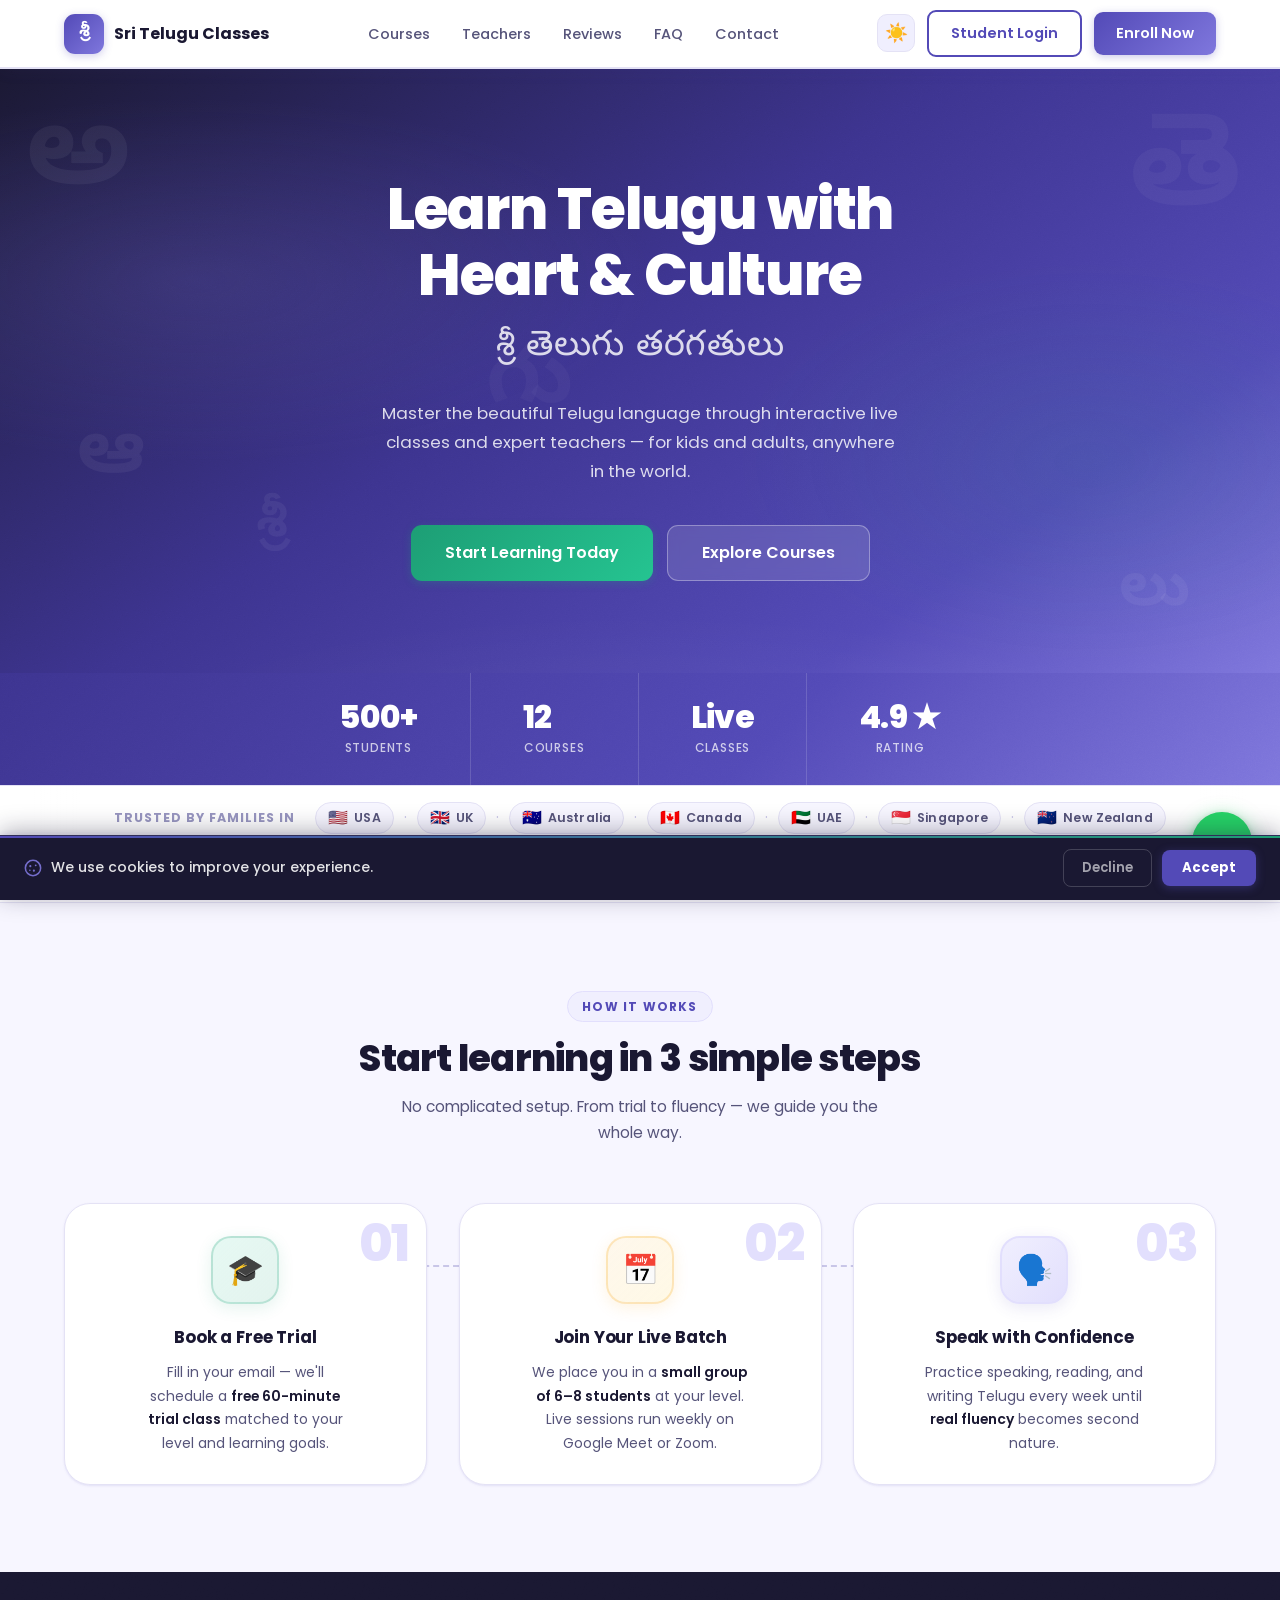
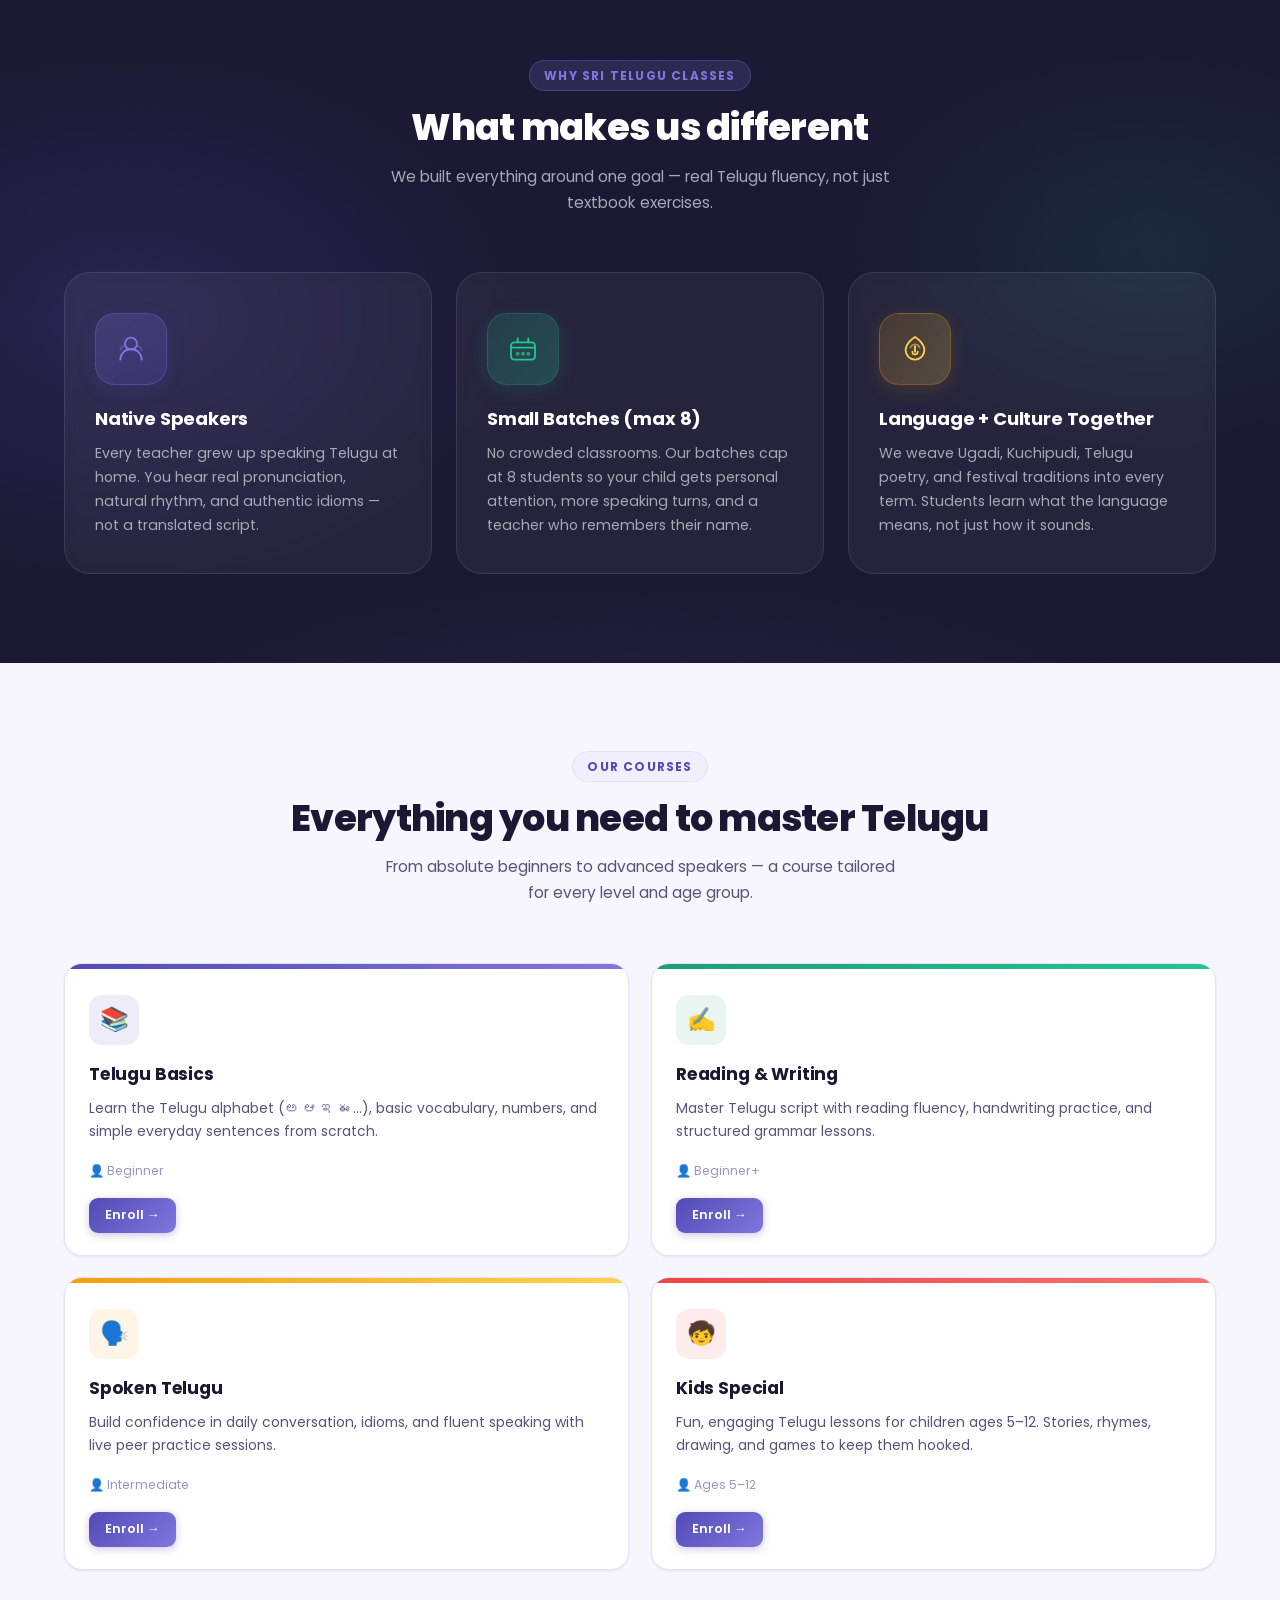
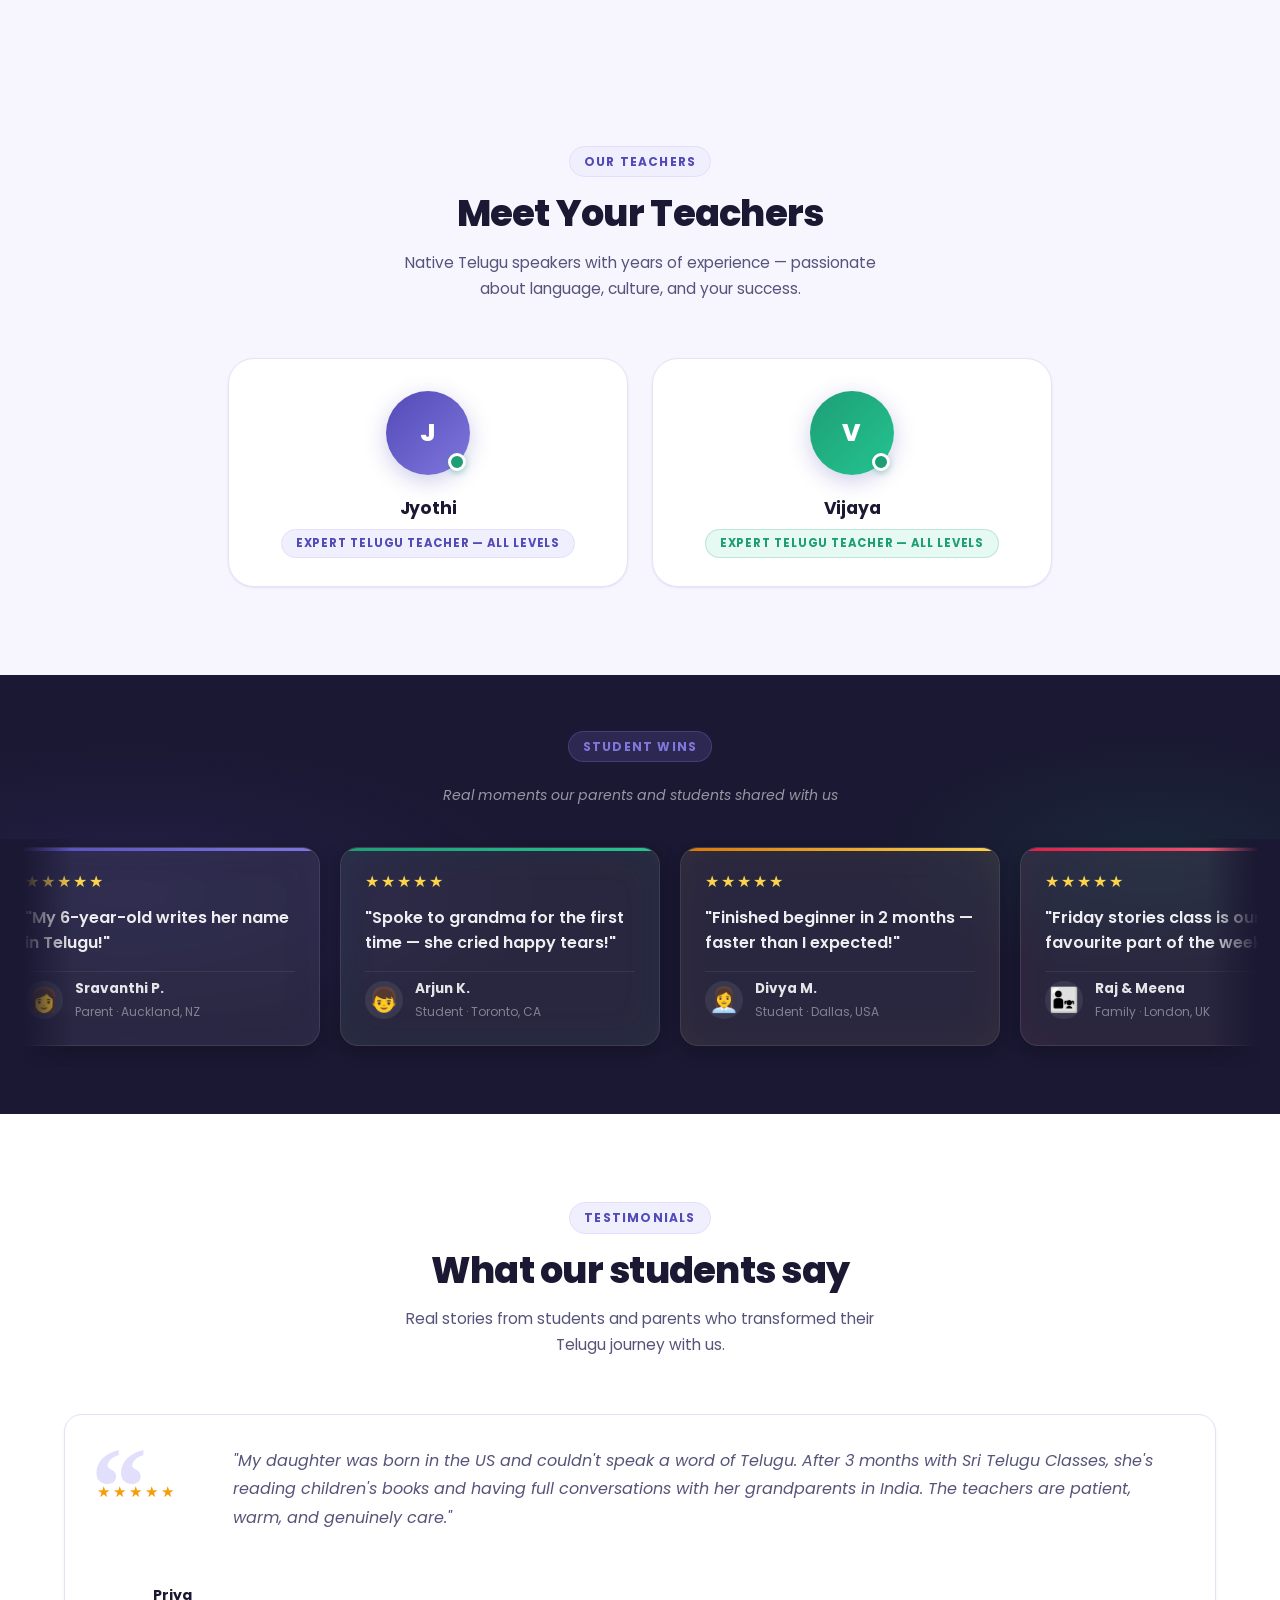
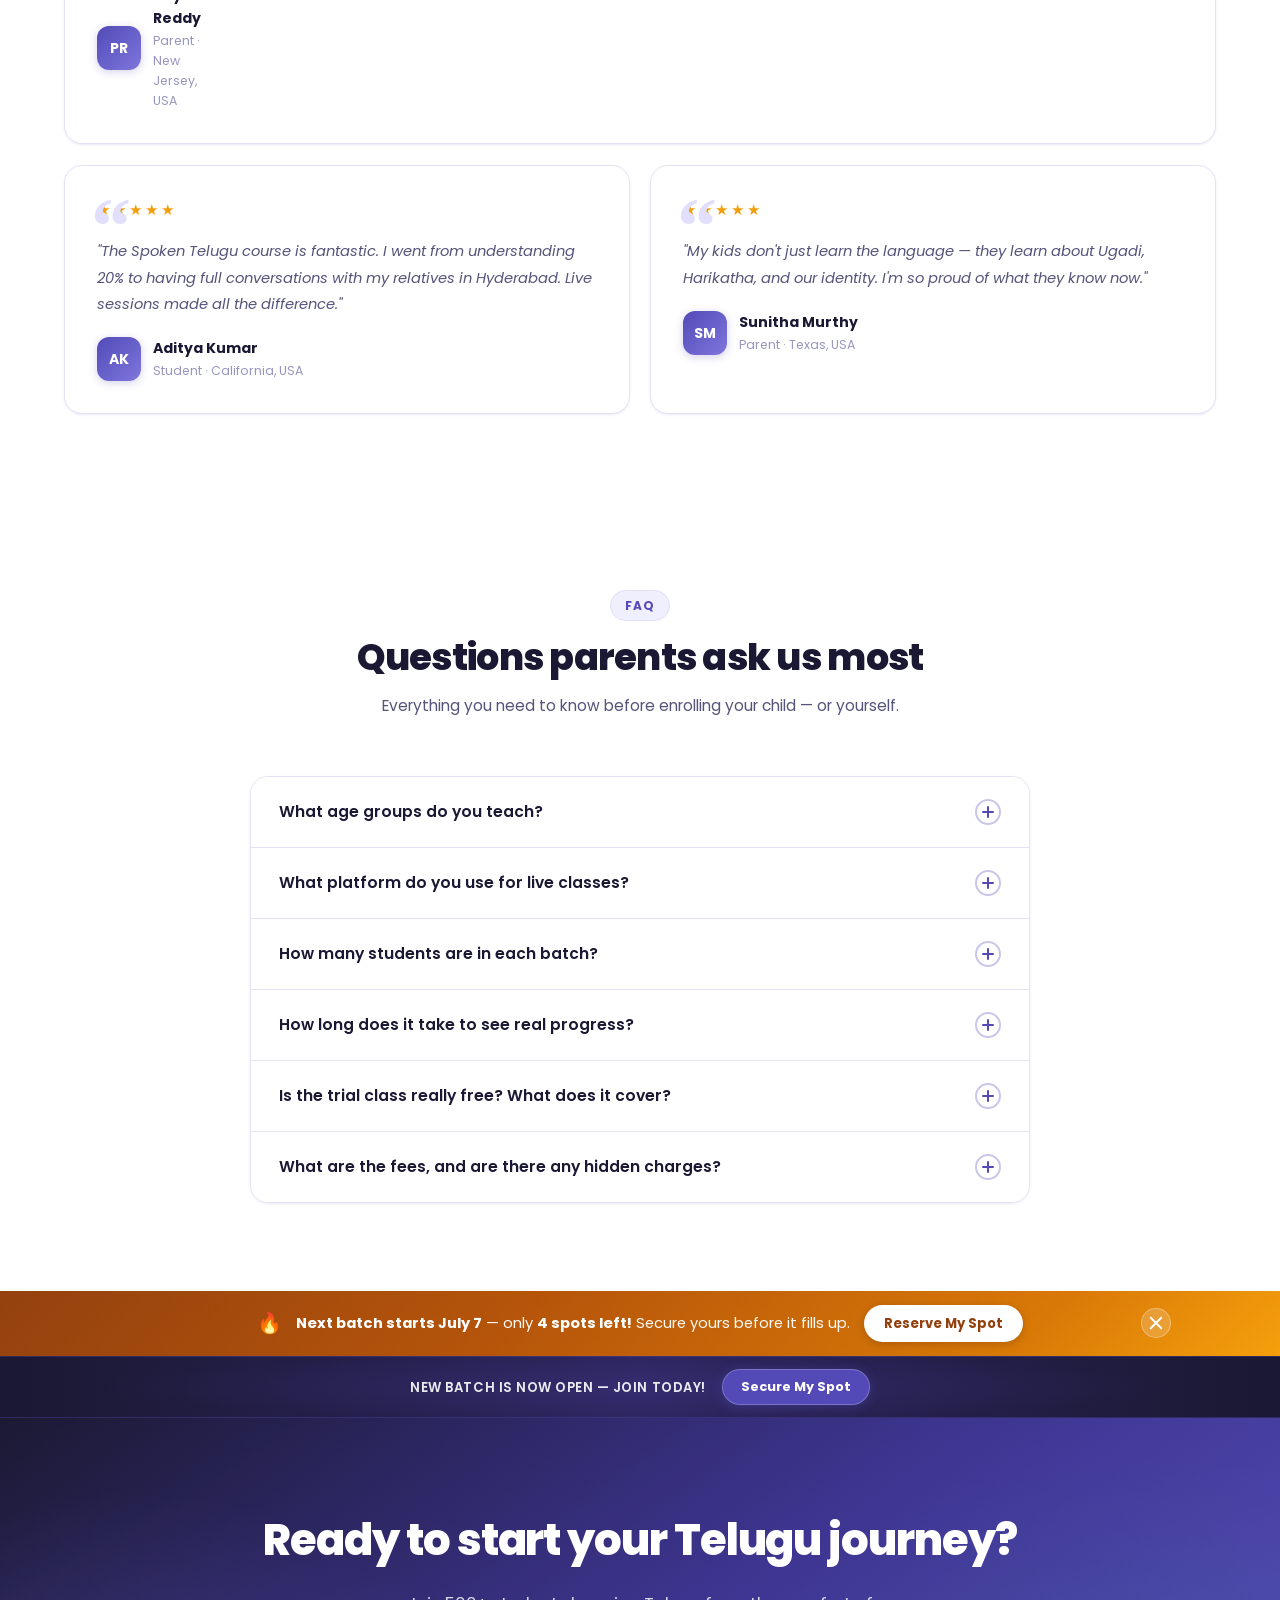
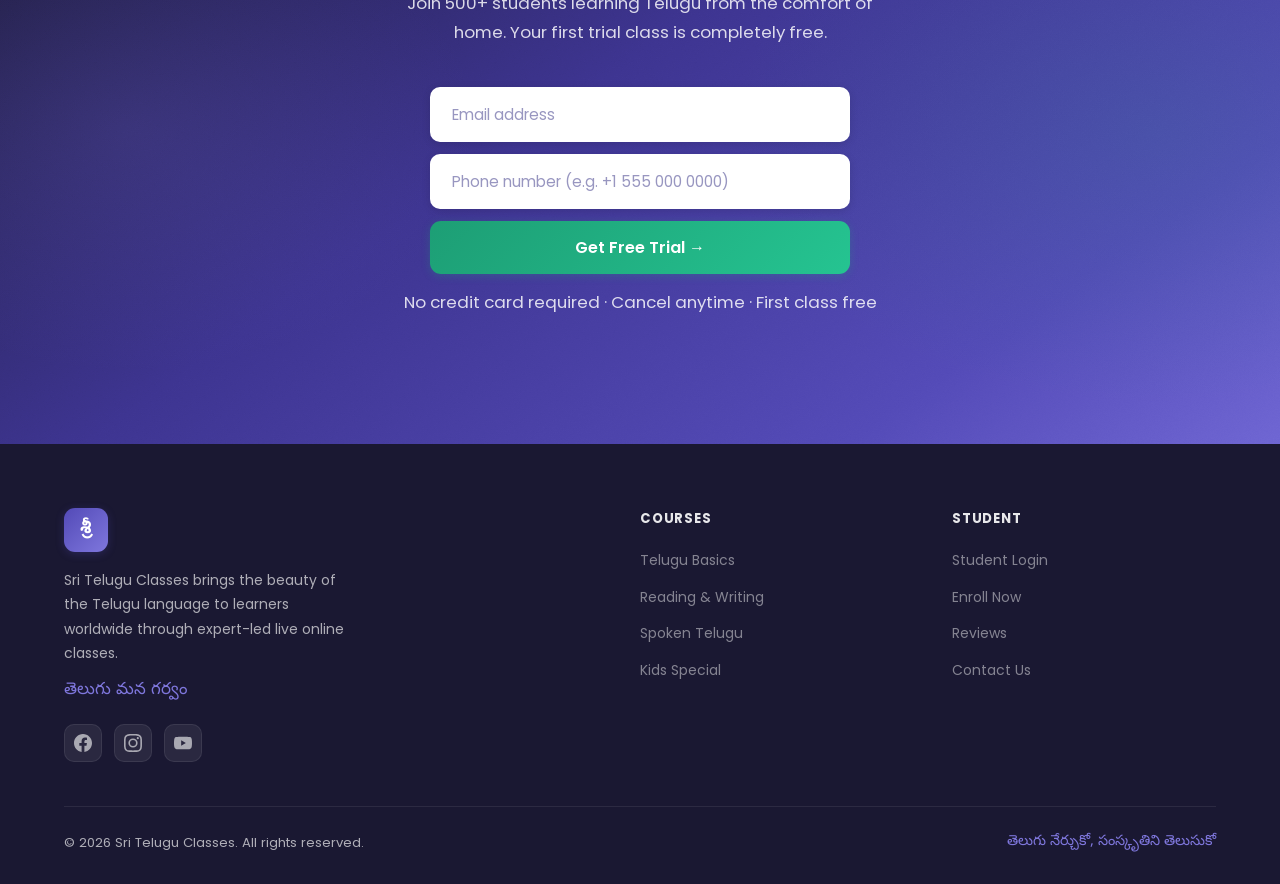
==== index.html @ af7a281a "Remove pricing section and the missed-class FAQ item Co-Authored-By: Claude Fable 5 <noreply@anthrop" ====
<!DOCTYPE html>
<html lang="en">
<head>
  <meta charset="UTF-8">
  <meta name="viewport" content="width=device-width, initial-scale=1.0">
  <title>Sri Telugu Classes — Learn Telugu Online | Live Classes for Kids &amp; Adults</title>

  <!-- ── Primary SEO ── -->
  <meta name="description" content="Sri Telugu Classes — online Telugu language school for kids and adults worldwide. Live small-group classes, native-speaker teachers, cultural immersion. Free trial class available. Serving USA, UK, Australia, Canada, UAE &amp; more.">
  <meta name="keywords" content="learn Telugu online, Telugu classes for kids, Telugu language school, online Telugu lessons, Telugu for beginners, Telugu reading writing, Sri Telugu Classes">
  <meta name="author" content="Sri Telugu Classes">
  <meta name="robots" content="index, follow">

  <!-- ── Canonical ── -->
  <link rel="canonical" href="https://sriteluguonlineclasses.github.io/sri-telugu-classes/">

  <!-- ── Open Graph ── -->
  <meta property="og:type"        content="website">
  <meta property="og:url"         content="https://sriteluguonlineclasses.github.io/sri-telugu-classes/">
  <meta property="og:title"       content="Sri Telugu Classes — Learn Telugu Online">
  <meta property="og:description" content="Live Telugu classes for kids and adults worldwide. Native-speaker teachers, small batches of max 8, cultural immersion. Start with a free trial class today.">
  <meta property="og:image"       content="https://sriteluguonlineclasses.github.io/sri-telugu-classes/og-image.png">
  <meta property="og:image:width"  content="1200">
  <meta property="og:image:height" content="630">
  <meta property="og:image:alt"   content="Sri Telugu Classes — Learn Telugu Online with native-speaker teachers">
  <meta property="og:site_name"   content="Sri Telugu Classes">
  <meta property="og:locale"      content="en_US">

  <!-- ── Twitter / X Card ── -->
  <meta name="twitter:card"        content="summary_large_image">
  <meta name="twitter:title"       content="Sri Telugu Classes — Learn Telugu Online">
  <meta name="twitter:description" content="Live Telugu classes for kids and adults worldwide. Native-speaker teachers, small batches, cultural immersion. Free trial class available.">
  <meta name="twitter:image"       content="https://sriteluguonlineclasses.github.io/sri-telugu-classes/og-image.png">
  <meta name="twitter:image:alt"   content="Sri Telugu Classes — Learn Telugu Online with native-speaker teachers">

  <!-- ── JSON-LD Structured Data — EducationalOrganization ── -->
  <script type="application/ld+json">
  {
    "@context": "https://schema.org",
    "@type": "EducationalOrganization",
    "@id": "https://sriteluguonlineclasses.github.io/sri-telugu-classes/#organization",
    "name": "Sri Telugu Classes",
    "alternateName": "శ్రీ తెలుగు తరగతులు",
    "url": "https://sriteluguonlineclasses.github.io/sri-telugu-classes/",
    "logo": "https://sriteluguonlineclasses.github.io/sri-telugu-classes/og-image.png",
    "description": "Online Telugu language school offering live small-group classes for kids and adults worldwide. Native-speaker teachers, cultural immersion, and structured curriculum from beginner to advanced.",
    "email": "sriteluguonlineclasses@gmail.com",
    "sameAs": [
      "https://www.facebook.com/sriteluguclasses",
      "https://www.instagram.com/sriteluguclasses",
      "https://www.youtube.com/@sriteluguclasses"
    ],
    "foundingDate": "2020",
    "numberOfEmployees": {
      "@type": "QuantitativeValue",
      "value": "5"
    },
    "areaServed": [
      "United States", "United Kingdom", "Australia", "Canada",
      "United Arab Emirates", "Singapore", "New Zealand", "India"
    ],
    "knowsLanguage": ["te", "en"],
    "hasOfferCatalog": {
      "@type": "OfferCatalog",
      "name": "Telugu Language Courses",
      "itemListElement": [
        {
          "@type": "Offer",
          "itemOffered": {
            "@type": "Course",
            "name": "Telugu Basics",
            "description": "Learn the Telugu alphabet, basic vocabulary, numbers, and simple sentences from scratch.",
            "educationalLevel": "Beginner",
            "inLanguage": "te"
          }
        },
        {
          "@type": "Offer",
          "itemOffered": {
            "@type": "Course",
            "name": "Reading & Writing",
            "description": "Master Telugu script with reading fluency, handwriting practice, and structured grammar.",
            "educationalLevel": "Beginner+",
            "inLanguage": "te"
          }
        },
        {
          "@type": "Offer",
          "itemOffered": {
            "@type": "Course",
            "name": "Conversational Telugu",
            "description": "Speak Telugu naturally using everyday phrases, short dialogues, and role-play scenarios.",
            "educationalLevel": "Intermediate",
            "inLanguage": "te"
          }
        },
        {
          "@type": "Offer",
          "itemOffered": {
            "@type": "Course",
            "name": "Kids Telugu (Ages 5–12)",
            "description": "Fun, play-based Telugu lessons designed for young learners with stories, songs, and games.",
            "educationalLevel": "Beginner",
            "inLanguage": "te",
            "audience": { "@type": "EducationalAudience", "educationalRole": "student", "audienceType": "children" }
          }
        }
      ]
    },
    "aggregateRating": {
      "@type": "AggregateRating",
      "ratingValue": "4.9",
      "reviewCount": "500",
      "bestRating": "5",
      "worstRating": "1"
    }
  }
  </script>

  <!-- ── Dark Mode: apply theme before render to prevent flash ── -->
  <script>
    (function(){
      try {
        var t = localStorage.getItem('stc-theme');
        if (t === 'dark') document.documentElement.setAttribute('data-theme','dark');
      } catch(e){}
    })();
  </script>

  <link rel="icon" type="image/svg+xml" href="favicon.svg">
  <link rel="icon" type="image/png" sizes="32x32" href="favicon-32.png">
  <link rel="apple-touch-icon" href="apple-touch-icon.png">

  <link rel="preconnect" href="https://fonts.googleapis.com">
  <link rel="preconnect" href="https://fonts.gstatic.com" crossorigin>
  <link href="https://fonts.googleapis.com/css2?family=Poppins:wght@300;400;500;600;700;800&family=Noto+Sans+Telugu:wght@400;600;700&display=swap" rel="stylesheet">
  <link rel="stylesheet" href="styles.css">
</head>
<body>

<a href="#main" class="skip-link">Skip to content</a>

<!-- ════════ SCROLL PROGRESS BAR ════════ -->
<div id="scrollProgressBar" class="scroll-progress-bar" role="progressbar" aria-hidden="true" aria-valuemin="0" aria-valuemax="100" aria-valuenow="0"></div>

<!-- ════════ NAVBAR ════════ -->
<nav class="navbar" id="navbar" role="navigation" aria-label="Main navigation">
  <a href="index.html" class="logo">
    <div class="logo-icon telugu">శ్రీ</div>
    <div>Sri Telugu Classes</div>
  </a>

  <ul class="nav-links" id="navLinks">
    <li><a href="#courses">Courses</a></li>
    <li><a href="#teachers">Teachers</a></li>
    <li><a href="#testimonials">Reviews</a></li>
    <li><a href="#faq">FAQ</a></li>
    <li><a href="#enroll">Contact</a></li>
  </ul>

  <div class="nav-actions">
    <button class="dark-toggle" id="darkToggle" aria-label="Toggle dark mode" title="Toggle dark mode">
      <span class="icon-sun" aria-hidden="true">☀️</span>
      <span class="icon-moon" aria-hidden="true">🌙</span>
    </button>
    <a href="login.html" class="btn btn-outline">Student Login</a>
    <a href="#enroll" class="btn btn-primary">Enroll Now</a>
    <button class="hamburger" id="hamburger" aria-label="Open menu" aria-expanded="false">
      <span></span><span></span><span></span>
    </button>
  </div>
</nav>

<!-- ════════ HERO ════════ -->
<section class="hero" id="main">

  <!-- Floating Telugu background characters -->
  <div class="hero-bg-chars" aria-hidden="true">
    <span class="hero-char telugu">అ</span>
    <span class="hero-char telugu">ఆ</span>
    <span class="hero-char telugu">తె</span>
    <span class="hero-char telugu">లు</span>
    <span class="hero-char telugu">గు</span>
    <span class="hero-char telugu">శ్రీ</span>
  </div>

  <div class="hero-content">
    <h1>Learn <span class="hero-bilingual" aria-label="Telugu"><span class="hero-bilingual-en" aria-hidden="true">Telugu</span><span class="hero-bilingual-te telugu" aria-hidden="true">తెలుగు</span></span> with<br>Heart &amp; Culture</h1>
    <span class="hero-telugu telugu">శ్రీ తెలుగు తరగతులు</span>
    <p>Master the beautiful Telugu language through interactive live classes and expert teachers — for kids and adults, anywhere in the world.</p>
    <div class="hero-actions">
      <a href="#enroll" class="btn btn-accent btn-lg">Start Learning Today</a>
      <a href="#courses" class="btn btn-ghost btn-lg">Explore Courses</a>
    </div>
  </div>
</section>

<!-- ════════ STATS BAR ════════ -->
<div class="stats-bar" role="region" aria-label="Key stats">
  <div class="stat-item">
    <span class="stat-number" data-countup="500" data-suffix="+">500+</span>
    <span class="stat-label">Students</span>
  </div>
  <div class="stat-item">
    <span class="stat-number" data-countup="12" data-suffix="">12</span>
    <span class="stat-label">Courses</span>
  </div>
  <div class="stat-item">
    <span class="stat-number">Live</span>
    <span class="stat-label">Classes</span>
  </div>
  <div class="stat-item">
    <span class="stat-number" data-countup="4.9" data-suffix=" ★" data-decimals="1">4.9 ★</span>
    <span class="stat-label">Rating</span>
  </div>
</div>

<!-- ════════ COUNTRIES STRIP ════════ -->
<div class="countries-strip" aria-label="Countries we serve">
  <div class="countries-strip-inner">
    <span class="countries-label">Trusted by families in</span>
    <div class="countries-list" aria-hidden="true">
      <span class="country-item"><span class="country-flag">🇺🇸</span><span class="country-name">USA</span></span>
      <span class="country-divider" aria-hidden="true">·</span>
      <span class="country-item"><span class="country-flag">🇬🇧</span><span class="country-name">UK</span></span>
      <span class="country-divider" aria-hidden="true">·</span>
      <span class="country-item"><span class="country-flag">🇦🇺</span><span class="country-name">Australia</span></span>
      <span class="country-divider" aria-hidden="true">·</span>
      <span class="country-item"><span class="country-flag">🇨🇦</span><span class="country-name">Canada</span></span>
      <span class="country-divider" aria-hidden="true">·</span>
      <span class="country-item"><span class="country-flag">🇦🇪</span><span class="country-name">UAE</span></span>
      <span class="country-divider" aria-hidden="true">·</span>
      <span class="country-item"><span class="country-flag">🇸🇬</span><span class="country-name">Singapore</span></span>
      <span class="country-divider" aria-hidden="true">·</span>
      <span class="country-item"><span class="country-flag">🇳🇿</span><span class="country-name">New Zealand</span></span>
    </div>
    <span class="countries-badge">500+ students worldwide</span>
  </div>
</div>

<!-- ════════ HOW IT WORKS ════════ -->
<section class="how-it-works" aria-labelledby="hiw-title">
  <div class="hiw-inner">
    <div class="section-header">
      <div class="section-tag">How It Works</div>
      <h2 class="section-title" id="hiw-title">Start learning in 3 simple steps</h2>
      <p class="section-subtitle">No complicated setup. From trial to fluency — we guide you the whole way.</p>
    </div>

    <div class="hiw-steps">

      <!-- connecting dashed line (decorative, hidden on mobile) -->
      <div class="hiw-connector" aria-hidden="true"></div>

      <div class="hiw-step reveal" data-reveal-delay="1">
        <div class="hiw-step-number" aria-hidden="true">01</div>
        <div class="hiw-step-icon">🎓</div>
        <h3 class="hiw-step-title">Book a Free Trial</h3>
        <p class="hiw-step-desc">Fill in your email — we'll schedule a <strong>free 60-minute trial class</strong> matched to your level and learning goals.</p>
      </div>

      <div class="hiw-step reveal" data-reveal-delay="2">
        <div class="hiw-step-number" aria-hidden="true">02</div>
        <div class="hiw-step-icon">📅</div>
        <h3 class="hiw-step-title">Join Your Live Batch</h3>
        <p class="hiw-step-desc">We place you in a <strong>small group of 6–8 students</strong> at your level. Live sessions run weekly on Google Meet or Zoom.</p>
      </div>

      <div class="hiw-step reveal" data-reveal-delay="3">
        <div class="hiw-step-number" aria-hidden="true">03</div>
        <div class="hiw-step-icon">🗣️</div>
        <h3 class="hiw-step-title">Speak with Confidence</h3>
        <p class="hiw-step-desc">Practice speaking, reading, and writing Telugu every week until <strong>real fluency</strong> becomes second nature.</p>
      </div>

    </div>
  </div>
</section>

<!-- ════════ WHY CHOOSE US ════════ -->
<section class="section why-section" id="why" aria-labelledby="why-title">
  <div class="why-inner">
    <div class="section-header">
      <div class="section-tag">Why Sri Telugu Classes</div>
      <h2 class="section-title" id="why-title">What makes us different</h2>
      <p class="section-subtitle">We built everything around one goal — real Telugu fluency, not just textbook exercises.</p>
    </div>

    <div class="why-grid">

      <div class="why-card reveal" data-reveal-delay="1">
        <div class="why-card-icon">
          <svg viewBox="0 0 48 48" fill="none" xmlns="http://www.w3.org/2000/svg" aria-hidden="true" width="32" height="32">
            <circle cx="24" cy="16" r="9" stroke="currentColor" stroke-width="2.8" stroke-linecap="round"/>
            <path d="M8 40c0-8.837 7.163-16 16-16s16 7.163 16 16" stroke="currentColor" stroke-width="2.8" stroke-linecap="round"/>
            <path d="M34 20c3.314 0 6 2.686 6 6" stroke="currentColor" stroke-width="2.5" stroke-linecap="round" opacity=".5"/>
            <path d="M14 20c-3.314 0-6 2.686-6 6" stroke="currentColor" stroke-width="2.5" stroke-linecap="round" opacity=".5"/>
          </svg>
        </div>
        <div class="why-card-body">
          <h3 class="why-card-title">Native Speakers</h3>
          <p class="why-card-desc">Every teacher grew up speaking Telugu at home. You hear real pronunciation, natural rhythm, and authentic idioms — not a translated script.</p>
        </div>
        <div class="why-card-accent" aria-hidden="true"></div>
      </div>

      <div class="why-card reveal" data-reveal-delay="2">
        <div class="why-card-icon why-card-icon--accent">
          <svg viewBox="0 0 48 48" fill="none" xmlns="http://www.w3.org/2000/svg" aria-hidden="true" width="32" height="32">
            <rect x="6" y="14" width="36" height="26" rx="5" stroke="currentColor" stroke-width="2.8"/>
            <path d="M6 22h36" stroke="currentColor" stroke-width="2.5" stroke-linecap="round"/>
            <circle cx="16" cy="31" r="3" fill="currentColor" opacity=".7"/>
            <circle cx="24" cy="31" r="3" fill="currentColor" opacity=".7"/>
            <circle cx="32" cy="31" r="3" fill="currentColor" opacity=".7"/>
            <path d="M16 8v6M32 8v6" stroke="currentColor" stroke-width="2.8" stroke-linecap="round"/>
          </svg>
        </div>
        <div class="why-card-body">
          <h3 class="why-card-title">Small Batches (max 8)</h3>
          <p class="why-card-desc">No crowded classrooms. Our batches cap at 8 students so your child gets personal attention, more speaking turns, and a teacher who remembers their name.</p>
        </div>
        <div class="why-card-accent why-card-accent--accent" aria-hidden="true"></div>
      </div>

      <div class="why-card reveal" data-reveal-delay="3">
        <div class="why-card-icon why-card-icon--gold">
          <svg viewBox="0 0 48 48" fill="none" xmlns="http://www.w3.org/2000/svg" aria-hidden="true" width="32" height="32">
            <path d="M24 6C24 6 10 14 10 26a14 14 0 0 0 28 0C38 14 24 6 24 6Z" stroke="currentColor" stroke-width="2.8" stroke-linejoin="round"/>
            <path d="M24 20v8" stroke="currentColor" stroke-width="2.8" stroke-linecap="round"/>
            <path d="M20 28c0 2.21 1.79 4 4 4s4-1.79 4-4" stroke="currentColor" stroke-width="2.5" stroke-linecap="round"/>
            <path d="M17 22c1.5-3 4-5 7-5s5.5 2 7 5" stroke="currentColor" stroke-width="2.2" stroke-linecap="round" opacity=".55"/>
          </svg>
        </div>
        <div class="why-card-body">
          <h3 class="why-card-title">Language + Culture Together</h3>
          <p class="why-card-desc">We weave Ugadi, Kuchipudi, Telugu poetry, and festival traditions into every term. Students learn what the language means, not just how it sounds.</p>
        </div>
        <div class="why-card-accent why-card-accent--gold" aria-hidden="true"></div>
      </div>

    </div>
  </div>
</section>

<!-- ════════ COURSES ════════ -->
<section class="section" id="courses" aria-labelledby="courses-title">
  <div class="section-header">
    <div class="section-tag">Our Courses</div>
    <h2 class="section-title" id="courses-title">Everything you need to master Telugu</h2>
    <p class="section-subtitle">From absolute beginners to advanced speakers — a course tailored for every level and age group.</p>
  </div>

  <div class="courses-grid">

    <div class="course-card reveal" data-reveal-delay="1">
      <div class="course-card-bar"></div>
      <div class="course-card-body">
        <div class="course-icon" style="background:rgba(83,74,183,.1);">📚</div>
        <h3>Telugu Basics</h3>
        <p>Learn the Telugu alphabet (అ ఆ ఇ ఈ…), basic vocabulary, numbers, and simple everyday sentences from scratch.</p>
        <div class="course-meta">
          <span>👤 Beginner</span>
        </div>
        <a href="#enroll" class="btn btn-primary btn-sm">Enroll →</a>
      </div>
    </div>

    <div class="course-card reveal" data-reveal-delay="2">
      <div class="course-card-bar"></div>
      <div class="course-card-body">
        <div class="course-icon" style="background:rgba(29,158,117,.1);">✍️</div>
        <h3>Reading &amp; Writing</h3>
        <p>Master Telugu script with reading fluency, handwriting practice, and structured grammar lessons.</p>
        <div class="course-meta">
          <span>👤 Beginner+</span>
        </div>
        <a href="#enroll" class="btn btn-primary btn-sm">Enroll →</a>
      </div>
    </div>

    <div class="course-card reveal" data-reveal-delay="3">
      <div class="course-card-bar"></div>
      <div class="course-card-body">
        <div class="course-icon" style="background:rgba(245,158,11,.1);">🗣️</div>
        <h3>Spoken Telugu</h3>
        <p>Build confidence in daily conversation, idioms, and fluent speaking with live peer practice sessions.</p>
        <div class="course-meta">
          <span>👤 Intermediate</span>
        </div>
        <a href="#enroll" class="btn btn-primary btn-sm">Enroll →</a>
      </div>
    </div>

    <div class="course-card reveal" data-reveal-delay="4">
      <div class="course-card-bar"></div>
      <div class="course-card-body">
        <div class="course-icon" style="background:rgba(239,68,68,.1);">🧒</div>
        <h3>Kids Special</h3>
        <p>Fun, engaging Telugu lessons for children ages 5–12. Stories, rhymes, drawing, and games to keep them hooked.</p>
        <div class="course-meta">
          <span>👤 Ages 5–12</span>
        </div>
        <a href="#enroll" class="btn btn-primary btn-sm">Enroll →</a>
      </div>
    </div>

  </div>
</section>

<!-- ════════ TEACHERS ════════ -->
<section class="section teachers-section" id="teachers" aria-labelledby="teachers-title">
  <div class="section-header">
    <div class="section-tag">Our Teachers</div>
    <h2 class="section-title" id="teachers-title">Meet Your Teachers</h2>
    <p class="section-subtitle">Native Telugu speakers with years of experience — passionate about language, culture, and your success.</p>
  </div>

  <div class="teachers-grid">

    <div class="teacher-card reveal" data-reveal-delay="1">
      <div class="teacher-avatar-wrap">
        <div class="teacher-avatar" style="background: linear-gradient(135deg, #534AB7, #7F77DD);">J</div>
        <div class="teacher-status" aria-label="Currently accepting students"></div>
      </div>
      <div class="teacher-body">
        <h3 class="teacher-name">Jyothi</h3>
        <span class="teacher-badge teacher-badge--primary">Expert Telugu Teacher — All Levels</span>
      </div>
    </div>

    <div class="teacher-card reveal" data-reveal-delay="2">
      <div class="teacher-avatar-wrap">
        <div class="teacher-avatar" style="background: linear-gradient(135deg, #1D9E75, #25C491);">V</div>
        <div class="teacher-status" aria-label="Currently accepting students"></div>
      </div>
      <div class="teacher-body">
        <h3 class="teacher-name">Vijaya</h3>
        <span class="teacher-badge teacher-badge--accent">Expert Telugu Teacher — All Levels</span>
      </div>
    </div>

  </div>
</section>

<!-- ════════ STUDENT WINS MINI-STRIP ════════ -->
<section class="wins-strip-section" aria-labelledby="wins-strip-title">
  <div class="wins-strip-inner">
    <div class="wins-strip-header">
      <span class="section-tag">Student Wins</span>
      <p class="wins-strip-subtitle">Real moments our parents and students shared with us</p>
    </div>
    <div class="wins-track-wrap" role="region" aria-label="Student win quotes — scroll horizontally">
      <div class="wins-track">

        <article class="win-card win-card--purple">
          <div class="win-stars" aria-label="5 out of 5 stars">★★★★★</div>
          <blockquote class="win-quote">"My 6-year-old writes her name in Telugu!"</blockquote>
          <div class="win-meta">
            <span class="win-avatar" aria-hidden="true">👩</span>
            <div>
              <div class="win-name">Sravanthi P.</div>
              <div class="win-location">Parent · Auckland, NZ</div>
            </div>
          </div>
        </article>

        <article class="win-card win-card--green">
          <div class="win-stars" aria-label="5 out of 5 stars">★★★★★</div>
          <blockquote class="win-quote">"Spoke to grandma for the first time — she cried happy tears!"</blockquote>
          <div class="win-meta">
            <span class="win-avatar" aria-hidden="true">👦</span>
            <div>
              <div class="win-name">Arjun K.</div>
              <div class="win-location">Student · Toronto, CA</div>
            </div>
          </div>
        </article>

        <article class="win-card win-card--gold">
          <div class="win-stars" aria-label="5 out of 5 stars">★★★★★</div>
          <blockquote class="win-quote">"Finished beginner in 2 months — faster than I expected!"</blockquote>
          <div class="win-meta">
            <span class="win-avatar" aria-hidden="true">👩‍💼</span>
            <div>
              <div class="win-name">Divya M.</div>
              <div class="win-location">Student · Dallas, USA</div>
            </div>
          </div>
        </article>

        <article class="win-card win-card--rose">
          <div class="win-stars" aria-label="5 out of 5 stars">★★★★★</div>
          <blockquote class="win-quote">"Friday stories class is our favourite part of the week!"</blockquote>
          <div class="win-meta">
            <span class="win-avatar" aria-hidden="true">👨‍👧</span>
            <div>
              <div class="win-name">Raj &amp; Meena</div>
              <div class="win-location">Family · London, UK</div>
            </div>
          </div>
        </article>

      </div>
    </div>
    <!-- Scroll hint on mobile -->
    <p class="wins-scroll-hint" aria-hidden="true">Swipe to see more →</p>
  </div>
</section>

<!-- ════════ TESTIMONIALS ════════ -->
<section class="section section-alt" id="testimonials" aria-labelledby="testimonials-title">
  <div style="max-width:1180px; margin:0 auto;">
  <div class="section-header">
    <div class="section-tag">Testimonials</div>
    <h2 class="section-title" id="testimonials-title">What our students say</h2>
    <p class="section-subtitle">Real stories from students and parents who transformed their Telugu journey with us.</p>
  </div>

  <div class="testimonials-grid">

    <div class="testimonial-card reveal" data-reveal-delay="1">
      <div class="stars">★★★★★</div>
      <p class="testimonial-text">"My daughter was born in the US and couldn't speak a word of Telugu. After 3 months with Sri Telugu Classes, she's reading children's books and having full conversations with her grandparents in India. The teachers are patient, warm, and genuinely care."</p>
      <div class="testimonial-author">
        <div class="author-avatar">PR</div>
        <div>
          <div class="author-name">Priya Reddy</div>
          <div class="author-role">Parent · New Jersey, USA</div>
        </div>
      </div>
    </div>

    <div class="testimonial-card reveal" data-reveal-delay="2">
      <div class="stars">★★★★★</div>
      <p class="testimonial-text">"The Spoken Telugu course is fantastic. I went from understanding 20% to having full conversations with my relatives in Hyderabad. Live sessions made all the difference."</p>
      <div class="testimonial-author">
        <div class="author-avatar">AK</div>
        <div>
          <div class="author-name">Aditya Kumar</div>
          <div class="author-role">Student · California, USA</div>
        </div>
      </div>
    </div>

    <div class="testimonial-card reveal" data-reveal-delay="3">
      <div class="stars">★★★★★</div>
      <p class="testimonial-text">"My kids don't just learn the language — they learn about Ugadi, Harikatha, and our identity. I'm so proud of what they know now."</p>
      <div class="testimonial-author">
        <div class="author-avatar">SM</div>
        <div>
          <div class="author-name">Sunitha Murthy</div>
          <div class="author-role">Parent · Texas, USA</div>
        </div>
      </div>
    </div>

  </div>
  </div>
</section>

<!-- ════════ FAQ ACCORDION ════════ -->
<section class="section section-alt" id="faq" aria-labelledby="faq-title">
  <div style="max-width:780px; margin:0 auto;">
    <div class="section-header">
      <div class="section-tag">FAQ</div>
      <h2 class="section-title" id="faq-title">Questions parents ask us most</h2>
      <p class="section-subtitle">Everything you need to know before enrolling your child — or yourself.</p>
    </div>

    <div class="faq-list" role="list">

      <div class="faq-item reveal" data-reveal-delay="1" role="listitem">
        <button class="faq-question" aria-expanded="false" aria-controls="faq-a1">
          <span>What age groups do you teach?</span>
          <span class="faq-icon" aria-hidden="true"></span>
        </button>
        <div class="faq-answer" id="faq-a1" role="region" hidden>
          <p>We welcome learners of all ages — from children as young as 5 years old up to adults. Our <strong>Kids Special</strong> course is designed for ages 5–12 with stories, rhymes, and games. Teens and adults join our Telugu Basics, Reading &amp; Writing, or Spoken Telugu tracks depending on their current level.</p>
        </div>
      </div>

      <div class="faq-item reveal" data-reveal-delay="2" role="listitem">
        <button class="faq-question" aria-expanded="false" aria-controls="faq-a2">
          <span>What platform do you use for live classes?</span>
          <span class="faq-icon" aria-hidden="true"></span>
        </button>
        <div class="faq-answer" id="faq-a2" role="region" hidden>
          <p>All live classes are conducted via <strong>Google Meet</strong> or <strong>Zoom</strong> — no extra software required. You only need a device with a camera and microphone. A stable internet connection is all it takes to join from anywhere in the world.</p>
        </div>
      </div>

      <div class="faq-item reveal" data-reveal-delay="3" role="listitem">
        <button class="faq-question" aria-expanded="false" aria-controls="faq-a4">
          <span>How many students are in each batch?</span>
          <span class="faq-icon" aria-hidden="true"></span>
        </button>
        <div class="faq-answer" id="faq-a4" role="region" hidden>
          <p>We keep batches <strong>small on purpose</strong> — typically 6 to 10 students per class. Small groups mean your child gets personal attention, more speaking practice, and a genuine relationship with the teacher rather than getting lost in a crowd.</p>
        </div>
      </div>

      <div class="faq-item reveal" data-reveal-delay="5" role="listitem">
        <button class="faq-question" aria-expanded="false" aria-controls="faq-a5">
          <span>How long does it take to see real progress?</span>
          <span class="faq-icon" aria-hidden="true"></span>
        </button>
        <div class="faq-answer" id="faq-a5" role="region" hidden>
          <p>Most students notice a meaningful difference within <strong>4–6 weeks</strong> of consistent attendance. Children typically start reading simple words and short sentences within the first month of Telugu Basics. For conversational fluency in Spoken Telugu, plan for 3–4 months of regular practice.</p>
        </div>
      </div>

      <div class="faq-item reveal" data-reveal-delay="6" role="listitem">
        <button class="faq-question" aria-expanded="false" aria-controls="faq-a6">
          <span>Is the trial class really free? What does it cover?</span>
          <span class="faq-icon" aria-hidden="true"></span>
        </button>
        <div class="faq-answer" id="faq-a6" role="region" hidden>
          <p>Yes — completely free, no credit card needed. During the <strong>60-minute trial class</strong>, the teacher meets your child, assesses their current level, explains the course structure, and runs a mini interactive lesson. You'll know by the end whether it's the right fit.</p>
        </div>
      </div>

      <div class="faq-item reveal" data-reveal-delay="7" role="listitem">
        <button class="faq-question" aria-expanded="false" aria-controls="faq-a7">
          <span>What are the fees, and are there any hidden charges?</span>
          <span class="faq-icon" aria-hidden="true"></span>
        </button>
        <div class="faq-answer" id="faq-a7" role="region" hidden>
          <p>Fees vary by course and are shared transparently after the free trial. There are <strong>no registration fees, no hidden charges</strong>, and no long-term contracts — you pay month to month. We also offer sibling discounts for families enrolling more than one child. Reach out via WhatsApp or email for the latest pricing.</p>
        </div>
      </div>

    </div>
  </div>
</section>

<!-- ════════ BATCH URGENCY BANNER ════════ -->
<div class="urgency-banner" id="urgencyBanner" role="alert" aria-live="polite">
  <div class="urgency-banner-inner">
    <span class="urgency-icon" aria-hidden="true">🔥</span>
    <span class="urgency-text">
      <strong>Next batch starts July 7</strong> — only <strong>4 spots left!</strong> Secure yours before it fills up.
    </span>
    <a href="#enroll" class="urgency-cta">Reserve My Spot</a>
    <button class="urgency-close" id="urgencyClose" aria-label="Dismiss banner">
      <svg viewBox="0 0 16 16" fill="none" xmlns="http://www.w3.org/2000/svg" aria-hidden="true" width="14" height="14">
        <path d="M2 2L14 14M14 2L2 14" stroke="currentColor" stroke-width="2.2" stroke-linecap="round"/>
      </svg>
    </button>
  </div>
</div>

<!-- ════════ BATCH COUNTDOWN STRIP ════════ -->
<div class="batch-countdown" id="batchCountdown" aria-live="polite" aria-label="Next batch countdown">
  <div class="batch-countdown-inner">
    <span class="batch-countdown-label">Next batch starts in</span>
    <div class="batch-countdown-units" id="countdownUnits">
      <div class="batch-cd-unit">
        <span class="batch-cd-num" id="cdDays">--</span>
        <span class="batch-cd-lbl">days</span>
      </div>
      <span class="batch-cd-sep" aria-hidden="true">:</span>
      <div class="batch-cd-unit">
        <span class="batch-cd-num" id="cdHours">--</span>
        <span class="batch-cd-lbl">hours</span>
      </div>
      <span class="batch-cd-sep" aria-hidden="true">:</span>
      <div class="batch-cd-unit">
        <span class="batch-cd-num" id="cdMins">--</span>
        <span class="batch-cd-lbl">mins</span>
      </div>
      <span class="batch-cd-sep" aria-hidden="true">:</span>
      <div class="batch-cd-unit">
        <span class="batch-cd-num" id="cdSecs">--</span>
        <span class="batch-cd-lbl">secs</span>
      </div>
    </div>
    <a href="#enroll" class="batch-countdown-cta">Secure My Spot</a>
  </div>
</div>

<!-- ════════ ENROLLMENT CTA ════════ -->
<section class="enrollment-section" id="enroll" aria-labelledby="enroll-title">
  <div class="enrollment-inner">
    <h2 id="enroll-title">Ready to start your Telugu journey?</h2>
    <p>Join 500+ students learning Telugu from the comfort of home. Your first trial class is completely free.</p>
    <form class="enrollment-form" id="enrollForm" novalidate aria-label="Enrollment form">
      <!-- Honeypot — invisible to humans; bots that fill it are silently dropped -->
      <input type="text" id="enrollCompany" name="company" tabindex="-1" autocomplete="off" aria-hidden="true" style="position:absolute;left:-9999px;width:1px;height:1px;opacity:0;">
      <input type="email" id="enrollEmail" name="email" placeholder="Email address" required autocomplete="email" aria-label="Email address" aria-describedby="emailError">
      <span class="field-error-msg" id="emailError" role="alert">Please enter a valid email address.</span>
      <input type="tel" id="enrollPhone" name="phone" placeholder="Phone number (e.g. +1 555 000 0000)" autocomplete="tel" aria-label="Phone number" aria-describedby="phoneError">
      <span class="field-error-msg" id="phoneError" role="alert">Please enter a valid phone number (digits, spaces, +, - only).</span>
      <button type="submit" class="btn btn-accent btn-lg">Get Free Trial →</button>
    </form>
    <p class="enrollment-note">No credit card required · Cancel anytime · First class free</p>
    <p id="enrollSuccess" style="margin-top:16px; font-size:.9rem; opacity:.92; display:none;">Thank you — we will be in touch within 24 hours.</p>
  </div>
</section>

<!-- ════════ MOBILE STICKY BOTTOM CTA ════════ -->
<div class="mobile-cta-bar" id="mobileCta" aria-label="Quick enroll prompt" role="complementary">
  <a href="#enroll" class="mobile-cta-btn" id="mobileCtaBtn">
    <span class="mobile-cta-label">Free trial class</span>
    <span class="mobile-cta-divider" aria-hidden="true">·</span>
    <span class="mobile-cta-action">Enroll Now →</span>
  </a>
  <button class="mobile-cta-close" id="mobileCtaClose" aria-label="Dismiss">
    <svg viewBox="0 0 14 14" fill="none" xmlns="http://www.w3.org/2000/svg" aria-hidden="true" width="12" height="12">
      <path d="M1 1L13 13M13 1L1 13" stroke="currentColor" stroke-width="2.2" stroke-linecap="round"/>
    </svg>
  </button>
</div>

<!-- ════════ WHATSAPP FLOAT BUTTON ════════ -->
<a href="https://wa.me/18585377865"
   class="whatsapp-float"
   target="_blank"
   rel="noopener noreferrer"
   aria-label="Chat with us on WhatsApp">
  <!-- WhatsApp SVG icon -->
  <svg class="whatsapp-icon" viewBox="0 0 32 32" fill="none" xmlns="http://www.w3.org/2000/svg" aria-hidden="true">
    <path fill-rule="evenodd" clip-rule="evenodd"
      d="M16 2C8.268 2 2 8.268 2 16c0 2.476.666 4.797 1.83 6.79L2 30l7.42-1.795A13.938 13.938 0 0 0 16 30c7.732 0 14-6.268 14-14S23.732 2 16 2Z"
      fill="#25D366"/>
    <path fill-rule="evenodd" clip-rule="evenodd"
      d="M21.8 18.682c-.304-.152-1.796-.885-2.074-.986-.278-.1-.48-.152-.682.152-.201.304-.78.986-.957 1.188-.176.203-.353.228-.657.076-.304-.152-1.283-.473-2.443-1.508-.903-.806-1.513-1.8-1.69-2.105-.177-.304-.019-.468.133-.62.136-.135.304-.354.456-.53.151-.177.201-.304.302-.506.1-.203.05-.38-.026-.532-.076-.152-.682-1.645-.934-2.252-.246-.59-.497-.51-.682-.52l-.582-.01c-.202 0-.53.076-.808.38-.278.303-1.063 1.038-1.063 2.532s1.088 2.938 1.24 3.14c.151.203 2.14 3.27 5.186 4.581.725.313 1.29.5 1.73.64.727.232 1.388.199 1.912.12.583-.086 1.796-.734 2.05-1.443.252-.709.252-1.317.176-1.443-.075-.127-.278-.203-.581-.355Z"
      fill="#fff"/>
  </svg>
  <span class="whatsapp-tooltip">Chat with us</span>
</a>

<!-- ════════ FLOATING WORD OF THE DAY ════════ -->
<div class="wotd-card" id="wotdCard" role="complementary" aria-label="Telugu Word of the Day" aria-live="polite">
  <div class="wotd-inner">
    <div class="wotd-label">
      <span class="wotd-label-dot" aria-hidden="true"></span>
      Word of the Day
    </div>
    <span class="wotd-telugu telugu" id="wotdTelugu" aria-hidden="true"></span>
    <span class="wotd-romanized" id="wotdRomanized"></span>
    <span class="wotd-translation" id="wotdTranslation"></span>
  </div>
  <button class="wotd-close" id="wotdClose" aria-label="Dismiss word of the day">
    <svg viewBox="0 0 12 12" fill="none" xmlns="http://www.w3.org/2000/svg" aria-hidden="true" width="10" height="10">
      <path d="M1 1L11 11M11 1L1 11" stroke="currentColor" stroke-width="2" stroke-linecap="round"/>
    </svg>
  </button>
</div>

<!-- ════════ COOKIE CONSENT BANNER ════════ -->
<div class="cookie-banner" id="cookieBanner" role="region" aria-label="Cookie consent" aria-live="polite">
  <div class="cookie-banner-inner">
    <p class="cookie-banner-text">
      <svg class="cookie-icon" viewBox="0 0 20 20" fill="none" xmlns="http://www.w3.org/2000/svg" aria-hidden="true" width="18" height="18">
        <circle cx="10" cy="10" r="8.5" stroke="currentColor" stroke-width="1.7"/>
        <circle cx="7"  cy="8"  r="1.2" fill="currentColor"/>
        <circle cx="13" cy="7"  r="1"   fill="currentColor"/>
        <circle cx="11" cy="13" r="1.2" fill="currentColor"/>
        <circle cx="6.5" cy="12.5" r=".9" fill="currentColor"/>
      </svg>
      We use cookies to improve your experience.
    </p>
    <div class="cookie-banner-actions">
      <button class="btn cookie-btn-decline" id="cookieDecline" aria-label="Decline cookies">Decline</button>
      <button class="btn cookie-btn-accept" id="cookieAccept" aria-label="Accept cookies">Accept</button>
    </div>
  </div>
</div>

<!-- ════════ BACK TO TOP BUTTON ════════ -->
<button class="back-to-top" id="backToTop" aria-label="Back to top" title="Back to top">
  <svg viewBox="0 0 20 20" fill="none" xmlns="http://www.w3.org/2000/svg" aria-hidden="true" width="20" height="20">
    <path d="M10 15V5M5 10l5-5 5 5" stroke="currentColor" stroke-width="2.2" stroke-linecap="round" stroke-linejoin="round"/>
  </svg>
</button>

<!-- ════════ FOOTER ════════ -->
<footer class="footer" role="contentinfo">
  <div class="footer-grid">

    <div class="footer-brand">
      <div class="logo-icon telugu">శ్రీ</div>
      <p>Sri Telugu Classes brings the beauty of the Telugu language to learners worldwide through expert-led live online classes.</p>
      <div class="footer-tagline telugu">తెలుగు మన గర్వం</div>

      <!-- Social media links -->
      <div class="footer-socials" aria-label="Follow us on social media">

        <!-- Facebook -->
        <a href="https://www.facebook.com/sriteluguclasses"
           class="footer-social-link footer-social-link--facebook"
           target="_blank" rel="noopener noreferrer"
           aria-label="Sri Telugu Classes on Facebook">
          <svg viewBox="0 0 24 24" fill="currentColor" width="18" height="18" aria-hidden="true">
            <path d="M24 12.073C24 5.405 18.627 0 12 0S0 5.405 0 12.073C0 18.1 4.388 23.094 10.125 24v-8.437H7.078v-3.49h3.047V9.413c0-3.019 1.792-4.686 4.533-4.686 1.313 0 2.686.235 2.686.235v2.953H15.83c-1.491 0-1.956.93-1.956 1.874v2.25h3.328l-.532 3.49h-2.796V24C19.612 23.094 24 18.1 24 12.073Z"/>
          </svg>
        </a>

        <!-- Instagram -->
        <a href="https://www.instagram.com/sriteluguclasses"
           class="footer-social-link footer-social-link--instagram"
           target="_blank" rel="noopener noreferrer"
           aria-label="Sri Telugu Classes on Instagram">
          <svg viewBox="0 0 24 24" fill="currentColor" width="18" height="18" aria-hidden="true">
            <path d="M12 2.163c3.204 0 3.584.012 4.85.07 3.252.148 4.771 1.691 4.919 4.919.058 1.265.069 1.645.069 4.849 0 3.205-.012 3.584-.069 4.849-.149 3.225-1.664 4.771-4.919 4.919-1.266.058-1.644.07-4.85.07-3.204 0-3.584-.012-4.849-.07-3.26-.149-4.771-1.699-4.919-4.92-.058-1.265-.07-1.644-.07-4.849 0-3.204.013-3.583.07-4.849.149-3.227 1.664-4.771 4.919-4.919 1.266-.057 1.645-.069 4.849-.069ZM12 0C8.741 0 8.333.014 7.053.072 2.695.272.273 2.69.073 7.052.014 8.333 0 8.741 0 12c0 3.259.014 3.668.072 4.948.2 4.358 2.618 6.78 6.98 6.98C8.333 23.986 8.741 24 12 24c3.259 0 3.668-.014 4.948-.072 4.354-.2 6.782-2.618 6.979-6.98.059-1.28.073-1.689.073-4.948 0-3.259-.014-3.667-.072-4.947-.196-4.354-2.617-6.78-6.979-6.98C15.668.014 15.259 0 12 0Zm0 5.838a6.162 6.162 0 1 0 0 12.324 6.162 6.162 0 0 0 0-12.324ZM12 16a4 4 0 1 1 0-8 4 4 0 0 1 0 8Zm6.406-11.845a1.44 1.44 0 1 0 0 2.881 1.44 1.44 0 0 0 0-2.881Z"/>
          </svg>
        </a>

        <!-- YouTube -->
        <a href="https://www.youtube.com/@sriteluguclasses"
           class="footer-social-link footer-social-link--youtube"
           target="_blank" rel="noopener noreferrer"
           aria-label="Sri Telugu Classes on YouTube">
          <svg viewBox="0 0 24 24" fill="currentColor" width="18" height="18" aria-hidden="true">
            <path d="M23.498 6.186a3.016 3.016 0 0 0-2.122-2.136C19.505 3.545 12 3.545 12 3.545s-7.505 0-9.377.505A3.017 3.017 0 0 0 .502 6.186C0 8.07 0 12 0 12s0 3.93.502 5.814a3.016 3.016 0 0 0 2.122 2.136c1.871.505 9.376.505 9.376.505s7.505 0 9.377-.505a3.015 3.015 0 0 0 2.122-2.136C24 15.93 24 12 24 12s0-3.93-.502-5.814ZM9.545 15.568V8.432L15.818 12l-6.273 3.568Z"/>
          </svg>
        </a>

      </div>
    </div>

    <div class="footer-col">
      <h4>Courses</h4>
      <ul>
        <li><a href="#courses">Telugu Basics</a></li>
        <li><a href="#courses">Reading &amp; Writing</a></li>
        <li><a href="#courses">Spoken Telugu</a></li>
        <li><a href="#courses">Kids Special</a></li>
      </ul>
    </div>

    <div class="footer-col">
      <h4>Student</h4>
      <ul>
        <li><a href="login.html">Student Login</a></li>
        <li><a href="#enroll">Enroll Now</a></li>
        <li><a href="#testimonials">Reviews</a></li>
        <li><a href="mailto:sriteluguonlineclasses@gmail.com">Contact Us</a></li>
      </ul>
    </div>

  </div>

  <div class="footer-bottom">
    <span>© 2026 Sri Telugu Classes. All rights reserved.</span>
    <span class="telugu" style="color:var(--primary-light); font-size:.9rem;">తెలుగు నేర్చుకో, సంస్కృతిని తెలుసుకో</span>
  </div>
</footer>

<script src="main.js"></script>
</body>
</html>
---- styles.css ----
/* ============================================
   SRI TELUGU CLASSES — Shared Styles v2
   ============================================ */

@import url('https://fonts.googleapis.com/css2?family=Poppins:wght@300;400;500;600;700;800&family=Noto+Sans+Telugu:wght@400;600;700&display=swap');

:root {
  --primary:       #534AB7;
  --primary-light: #7F77DD;
  --primary-dark:  #3D3490;
  --primary-50:    #F0EFFE;
  --primary-100:   #E2DFFD;
  --accent:        #1D9E75;
  --accent-light:  #25C491;
  --accent-50:     #E6F9F3;
  --bg:            #F7F6FF;
  --bg-dark:       #1A1832;
  --text:          #1A1832;
  --text-light:    #56547A;
  --text-muted:    #9896C0;
  --card-bg:       #FFFFFF;
  --border:        #E4E2F5;
  --border-strong: #C9C6E8;
  --shadow-sm:     0 1px 3px rgba(83,74,183,.07), 0 1px 2px rgba(83,74,183,.05);
  --shadow:        0 4px 16px rgba(83,74,183,.09), 0 2px 6px rgba(83,74,183,.05);
  --shadow-lg:     0 12px 32px rgba(83,74,183,.15), 0 4px 12px rgba(83,74,183,.07);
  --shadow-xl:     0 24px 56px rgba(83,74,183,.20), 0 8px 20px rgba(83,74,183,.09);
  --radius:        12px;
  --radius-lg:     18px;
  --radius-xl:     26px;
  --max-w:         1180px;
}

*, *::before, *::after { margin: 0; padding: 0; box-sizing: border-box; }
html { scroll-behavior: smooth; }

body {
  font-family: 'Poppins', sans-serif;
  background: var(--bg);
  color: var(--text);
  line-height: 1.6;
  -webkit-font-smoothing: antialiased;
}

/* ============================
   PAGE TRANSITIONS
   ============================ */
@keyframes page-fade-in {
  from { opacity: 0; transform: translateY(10px); }
  to   { opacity: 1; transform: translateY(0); }
}
@keyframes page-fade-out {
  from { opacity: 1; transform: translateY(0); }
  to   { opacity: 0; transform: translateY(-8px); }
}

/* Fade-in on page load — respects prefers-reduced-motion */
@media (prefers-reduced-motion: no-preference) {
  body.page-entering {
    animation: page-fade-in 0.35s ease both;
  }
  body.page-leaving {
    animation: page-fade-out 0.25s ease both;
    pointer-events: none;
  }
}

.telugu { font-family: 'Noto Sans Telugu', sans-serif; }
a { text-decoration: none; color: inherit; }
img { max-width: 100%; }

h1, h2, h3, h4 { text-wrap: balance; }

/* skip-to-content for keyboard users */
.skip-link {
  position: absolute; left: -9999px; top: 4px; z-index: 9999;
  background: var(--primary); color: #fff;
  padding: 8px 18px; border-radius: 6px; font-weight: 600;
  font-size: .88rem;
}
.skip-link:focus { left: 4px; }

/* ============================
   BUTTONS
   ============================ */
.btn {
  display: inline-flex;
  align-items: center;
  justify-content: center;
  gap: 8px;
  padding: 10px 22px;
  border-radius: 9px;
  font-weight: 600;
  font-size: 0.9rem;
  cursor: pointer;
  transition: all .2s ease;
  border: none;
  font-family: 'Poppins', sans-serif;
  text-decoration: none;
  position: relative;
}
.btn:focus-visible {
  outline: 3px solid var(--primary-light);
  outline-offset: 3px;
}
.btn-primary {
  background: linear-gradient(135deg, var(--primary), var(--primary-light));
  color: #fff;
  box-shadow: 0 2px 8px rgba(83,74,183,.30);
}
.btn-primary:hover {
  transform: translateY(-2px);
  box-shadow: 0 8px 22px rgba(83,74,183,.38);
}
.btn-primary:active { transform: translateY(0) scale(.98); box-shadow: 0 2px 8px rgba(83,74,183,.25); }

.btn-outline {
  background: transparent;
  color: var(--primary);
  border: 2px solid var(--primary);
}
.btn-outline:hover { background: var(--primary); color: #fff; }
.btn-outline:active { transform: scale(.98); }

.btn-accent {
  background: linear-gradient(135deg, var(--accent), var(--accent-light));
  color: #fff;
  box-shadow: 0 2px 8px rgba(29,158,117,.28);
}
.btn-accent:hover {
  transform: translateY(-2px);
  box-shadow: 0 8px 22px rgba(29,158,117,.40);
}
.btn-accent:active { transform: translateY(0) scale(.98); }

.btn-ghost {
  background: rgba(255,255,255,.12);
  color: #fff;
  border: 1.5px solid rgba(255,255,255,.32);
  backdrop-filter: blur(6px);
}
.btn-ghost:hover { background: rgba(255,255,255,.22); border-color: rgba(255,255,255,.5); }
.btn-ghost:active { transform: scale(.98); }

.btn-lg { padding: 14px 34px; font-size: 1rem; border-radius: 11px; }
.btn-sm { padding: 7px 16px; font-size: 0.8rem; }

/* ============================
   NAVBAR
   ============================ */
.navbar {
  background: rgba(255,255,255,.92);
  border-bottom: 1px solid var(--border);
  padding: 0 5%;
  display: flex;
  align-items: center;
  justify-content: space-between;
  height: 68px;
  position: sticky;
  top: 0;
  z-index: 900;
  box-shadow: 0 1px 0 var(--border), 0 4px 16px rgba(83,74,183,.06);
  backdrop-filter: blur(12px);
  -webkit-backdrop-filter: blur(12px);
  transition: background .25s ease, box-shadow .25s ease;
}

/* Scrolled state — more opaque bg + stronger shadow */
.navbar.scrolled {
  background: rgba(255,255,255,.98);
  box-shadow:
    0 1px 0 var(--border),
    0 6px 28px rgba(83,74,183,.14),
    0 2px 8px rgba(83,74,183,.08);
}

.logo {
  display: flex;
  align-items: center;
  gap: 10px;
  font-weight: 700;
  font-size: 1rem;
  color: var(--text);
  white-space: nowrap;
}
.logo-icon {
  width: 40px; height: 40px;
  background: linear-gradient(135deg, var(--primary), var(--primary-light));
  border-radius: 11px;
  display: flex; align-items: center; justify-content: center;
  color: #fff;
  font-family: 'Noto Sans Telugu', sans-serif;
  font-size: 1.1rem; font-weight: 700;
  flex-shrink: 0;
  box-shadow: 0 2px 8px rgba(83,74,183,.28);
}

.nav-links {
  display: flex;
  gap: 32px;
  list-style: none;
}
.nav-links a {
  color: var(--text-light);
  font-weight: 500;
  font-size: 0.9rem;
  transition: color .18s;
  padding: 4px 0;
  position: relative;
}
.nav-links a::after {
  content: '';
  position: absolute; bottom: -2px; left: 0; right: 0;
  height: 2px; background: var(--primary);
  transform: scaleX(0); transform-origin: center;
  transition: transform .2s ease;
  border-radius: 2px;
}
.nav-links a:hover { color: var(--primary); }
.nav-links a:hover::after { transform: scaleX(1); }

/* Active section link — highlighted while that section is in view */
.nav-links a.nav-active {
  color: var(--primary);
  font-weight: 600;
}
.nav-links a.nav-active::after {
  transform: scaleX(1);
  background: var(--primary);
}

.nav-actions { display: flex; align-items: center; gap: 12px; }

.hamburger {
  display: none;
  flex-direction: column;
  gap: 5px;
  cursor: pointer;
  background: none; border: none; padding: 6px;
  border-radius: 8px;
  transition: background .2s;
}
.hamburger:hover { background: var(--primary-50); }
.hamburger span {
  display: block; width: 24px; height: 2px;
  background: var(--text); border-radius: 3px;
  transition: all .3s;
}

/* ============================
   HERO
   ============================ */
.hero {
  background: linear-gradient(145deg, #1A1832 0%, #3D3490 45%, #534AB7 78%, #7F77DD 100%);
  color: #fff;
  padding: 108px 5% 92px;
  text-align: center;
  position: relative;
  overflow: hidden;
}

/* Layered radial depth */
.hero::before {
  content: '';
  position: absolute; inset: 0; z-index: 0;
  background:
    radial-gradient(ellipse 60% 50% at 15% 35%, rgba(127,119,221,.18) 0%, transparent 60%),
    radial-gradient(ellipse 50% 60% at 85% 65%, rgba(29,158,117,.10) 0%, transparent 55%),
    radial-gradient(ellipse 80% 40% at 50% 110%, rgba(255,255,255,.04) 0%, transparent 50%);
}

/* Grain texture overlay */
.hero::after {
  content: '';
  position: absolute; inset: 0; z-index: 1;
  background-image: url("data:image/svg+xml,%3Csvg xmlns='http://www.w3.org/2000/svg' width='400' height='400'%3E%3Cfilter id='n'%3E%3CfeTurbulence type='fractalNoise' baseFrequency='0.78' numOctaves='4' stitchTiles='stitch'/%3E%3CfeColorMatrix type='saturate' values='0'/%3E%3C/filter%3E%3Crect width='100%25' height='100%25' filter='url(%23n)' opacity='0.055'/%3E%3C/svg%3E");
  background-size: 300px 300px;
  pointer-events: none;
  mix-blend-mode: overlay;
}

/* Floating Telugu characters */
.hero-bg-chars {
  position: absolute; inset: 0; z-index: 1;
  overflow: hidden; pointer-events: none;
  user-select: none;
}
.hero-char {
  position: absolute;
  font-family: 'Noto Sans Telugu', sans-serif;
  font-weight: 700;
  color: rgba(255,255,255,.055);
  line-height: 1;
  animation: float-char 14s infinite ease-in-out;
}
.hero-char:nth-child(1) { font-size: clamp(5rem,9vw,11rem); top: 6%;  left: 2%;  animation-delay: 0s;   animation-duration: 13s; }
.hero-char:nth-child(2) { font-size: clamp(3rem,6vw,8rem);  top: 58%; left: 6%;  animation-delay: 2.5s; animation-duration: 15s; }
.hero-char:nth-child(3) { font-size: clamp(6rem,10vw,14rem);top: 8%;  right: 3%; animation-delay: 5s;   animation-duration: 12s; color: rgba(255,255,255,.04); }
.hero-char:nth-child(4) { font-size: clamp(3rem,5vw,7rem);  bottom:8%;right: 7%; animation-delay: 1.2s; animation-duration: 16s; }
.hero-char:nth-child(5) { font-size: clamp(4rem,7vw,10rem); top: 45%; left: 38%; animation-delay: 3.5s; animation-duration: 11s; color: rgba(255,255,255,.03); }
.hero-char:nth-child(6) { font-size: clamp(2rem,4vw,6rem);  bottom:20%;left: 20%;animation-delay: 7s;   animation-duration: 14s; }

@keyframes float-char {
  0%, 100% { transform: translateY(0px) rotate(0deg); }
  30%       { transform: translateY(-18px) rotate(4deg); }
  65%       { transform: translateY(10px) rotate(-3deg); }
}

.hero-content {
  position: relative; z-index: 2;
  max-width: 740px; margin: 0 auto;
}

.hero h1 {
  font-size: clamp(2.1rem, 5.2vw, 3.6rem);
  font-weight: 800;
  line-height: 1.15;
  letter-spacing: -0.02em;
  margin-bottom: 12px;
}
/* ── Bilingual hero word crossfade ── */
.hero-bilingual {
  display: inline-block;
  position: relative;
  /* Reserve enough horizontal space for the wider of the two words.
     "తెలుగు" renders slightly wider at this weight, so we let it
     set the natural width and prevent layout reflow. */
  white-space: nowrap;
}

.hero-bilingual-en,
.hero-bilingual-te {
  display: inline-block;
}

/* Telugu script word: absolutely stacked on top of the English word */
.hero-bilingual-te {
  position: absolute;
  left: 50%;
  transform: translateX(-50%);
  /* Match hero h1 line-height baseline so it doesn't shift the line */
  top: 0;
  /* Telugu script renders slightly taller — align visually to cap-height */
  font-size: .88em;
  letter-spacing: .01em;
}

/* ── Keyframe definitions ── */
@keyframes bilingual-fade-en {
  /* English word: visible → invisible → visible */
  0%, 38%   { opacity: 1; }
  48%, 88%  { opacity: 0; }
  100%      { opacity: 1; }
}
@keyframes bilingual-fade-te {
  /* Telugu word: invisible → visible → invisible */
  0%, 38%   { opacity: 0; }
  48%, 88%  { opacity: 1; }
  100%      { opacity: 0; }
}

/* ── Apply animations (only when motion is OK) ── */
@media (prefers-reduced-motion: no-preference) {
  .hero-bilingual-en {
    animation: bilingual-fade-en 6s ease-in-out infinite;
  }
  .hero-bilingual-te {
    animation: bilingual-fade-te 6s ease-in-out infinite;
    /* Start Telugu word hidden */
    opacity: 0;
  }
}

/* ── Reduced-motion fallback: show English, hide Telugu overlay ── */
@media (prefers-reduced-motion: reduce) {
  .hero-bilingual-te {
    display: none;
  }
}

.hero-telugu {
  font-family: 'Noto Sans Telugu', sans-serif;
  font-size: clamp(1.3rem, 3vw, 2.2rem);
  opacity: .82;
  display: block;
  margin-bottom: 22px;
  letter-spacing: .02em;
}
.hero p {
  font-size: 1.05rem;
  opacity: .82;
  max-width: 520px;
  margin: 0 auto 40px;
  line-height: 1.72;
}
.hero-actions { display: flex; gap: 14px; justify-content: center; flex-wrap: wrap; }

/* ============================
   STATS BAR
   ============================ */
.stats-bar {
  background: linear-gradient(135deg, var(--primary-dark) 0%, var(--primary) 60%, var(--primary-light) 100%);
  display: flex;
  justify-content: center;
  overflow-x: auto;
  position: relative;
}
.stats-bar::before {
  content: '';
  position: absolute; inset: 0;
  background-image: url("data:image/svg+xml,%3Csvg xmlns='http://www.w3.org/2000/svg' width='300' height='300'%3E%3Cfilter id='n'%3E%3CfeTurbulence type='fractalNoise' baseFrequency='0.78' numOctaves='4' stitchTiles='stitch'/%3E%3CfeColorMatrix type='saturate' values='0'/%3E%3C/filter%3E%3Crect width='100%25' height='100%25' filter='url(%23n)' opacity='0.06'/%3E%3C/svg%3E");
  background-size: 200px 200px;
  pointer-events: none;
  mix-blend-mode: overlay;
}
.stat-item {
  display: flex; flex-direction: column; align-items: center;
  padding: 28px 52px;
  border-right: 1px solid rgba(255,255,255,.15);
  flex-shrink: 0;
  position: relative; z-index: 1;
}
.stat-item:last-child { border-right: none; }
.stat-number {
  font-size: 2rem; font-weight: 800;
  color: #fff; line-height: 1;
  letter-spacing: -0.02em;
  font-variant-numeric: tabular-nums;
  min-width: 3ch; /* prevent layout shift during count animation */
  display: inline-block;
}
.stat-label {
  font-size: 0.75rem; color: rgba(255,255,255,.72);
  text-transform: uppercase; letter-spacing: .8px;
  margin-top: 5px; font-weight: 500;
}

/* ============================
   SECTIONS
   ============================ */
.section { padding: 88px 5%; max-width: calc(var(--max-w) + 10%); margin: 0 auto; }
.section-alt { background: #fff; max-width: none; }
.section-alt > * { max-width: var(--max-w); margin-left: auto; margin-right: auto; }

.section-header { text-align: center; margin-bottom: 56px; }
.section-tag {
  display: inline-block;
  background: var(--primary-50);
  color: var(--primary);
  padding: 5px 14px; border-radius: 100px;
  font-size: 0.75rem; font-weight: 700;
  text-transform: uppercase; letter-spacing: 1.2px;
  margin-bottom: 14px;
  border: 1px solid var(--primary-100);
}
.section-title {
  font-size: clamp(1.6rem, 3vw, 2.3rem);
  font-weight: 800;
  margin-bottom: 14px;
  letter-spacing: -0.02em;
  line-height: 1.2;
}
.section-subtitle {
  color: var(--text-light);
  font-size: .97rem;
  max-width: 520px;
  margin: 0 auto;
  line-height: 1.7;
}

/* ============================
   WHY CHOOSE US
   ============================ */
.why-section {
  background: var(--bg-dark);
  position: relative;
  overflow: hidden;
}

/* Subtle radial glows on dark bg */
.why-section::before {
  content: '';
  position: absolute; inset: 0; z-index: 0;
  background:
    radial-gradient(ellipse 55% 70% at 10% 50%, rgba(83,74,183,.22) 0%, transparent 55%),
    radial-gradient(ellipse 50% 60% at 90% 40%, rgba(29,158,117,.12) 0%, transparent 50%),
    radial-gradient(ellipse 70% 40% at 50% 110%, rgba(127,119,221,.08) 0%, transparent 55%);
  pointer-events: none;
}

/* Grain texture on dark section */
.why-section::after {
  content: '';
  position: absolute; inset: 0; z-index: 0;
  background-image: url("data:image/svg+xml,%3Csvg xmlns='http://www.w3.org/2000/svg' width='300' height='300'%3E%3Cfilter id='n'%3E%3CfeTurbulence type='fractalNoise' baseFrequency='0.78' numOctaves='4' stitchTiles='stitch'/%3E%3CfeColorMatrix type='saturate' values='0'/%3E%3C/filter%3E%3Crect width='100%25' height='100%25' filter='url(%23n)' opacity='0.045'/%3E%3C/svg%3E");
  background-size: 250px 250px;
  pointer-events: none;
  mix-blend-mode: overlay;
}

.why-inner {
  max-width: var(--max-w);
  margin: 0 auto;
  position: relative;
  z-index: 1;
}

/* Override section-header text colors for dark bg */
.why-section .section-tag {
  background: rgba(127,119,221,.18);
  color: var(--primary-light);
  border-color: rgba(127,119,221,.30);
}
.why-section .section-title {
  color: #fff;
}
.why-section .section-subtitle {
  color: rgba(255,255,255,.62);
}

/* 3-column grid */
.why-grid {
  display: grid;
  grid-template-columns: repeat(3, 1fr);
  gap: 24px;
}

.why-card {
  background: rgba(255,255,255,.05);
  border: 1px solid rgba(255,255,255,.10);
  border-radius: var(--radius-xl);
  padding: 40px 30px 36px;
  display: flex;
  flex-direction: column;
  gap: 22px;
  position: relative;
  overflow: hidden;
  backdrop-filter: blur(6px);
  -webkit-backdrop-filter: blur(6px);
  transition: transform .28s ease, box-shadow .28s ease, border-color .28s ease, background .28s ease;
}

.why-card:hover {
  transform: translateY(-7px);
  background: rgba(255,255,255,.09);
  border-color: rgba(255,255,255,.20);
  box-shadow:
    0 20px 48px rgba(0,0,0,.30),
    0 6px 16px rgba(83,74,183,.20);
}

/* Large icon container */
.why-card-icon {
  width: 72px;
  height: 72px;
  border-radius: 20px;
  background: linear-gradient(135deg, rgba(127,119,221,.22), rgba(83,74,183,.30));
  border: 1px solid rgba(127,119,221,.30);
  display: flex;
  align-items: center;
  justify-content: center;
  color: var(--primary-light);
  flex-shrink: 0;
  box-shadow: 0 4px 18px rgba(83,74,183,.22);
  transition: transform .28s ease, box-shadow .28s ease;
}

.why-card-icon--accent {
  background: linear-gradient(135deg, rgba(29,158,117,.20), rgba(37,196,145,.26));
  border-color: rgba(29,158,117,.30);
  color: var(--accent-light);
  box-shadow: 0 4px 18px rgba(29,158,117,.20);
}

.why-card-icon--gold {
  background: linear-gradient(135deg, rgba(245,158,11,.16), rgba(252,211,77,.22));
  border-color: rgba(245,158,11,.28);
  color: #FCD34D;
  box-shadow: 0 4px 18px rgba(245,158,11,.16);
}

.why-card:hover .why-card-icon {
  transform: scale(1.08);
  box-shadow: 0 8px 28px rgba(83,74,183,.32);
}

.why-card-body {
  display: flex;
  flex-direction: column;
  gap: 10px;
  flex: 1;
}

.why-card-title {
  font-size: 1.13rem;
  font-weight: 700;
  color: #fff;
  letter-spacing: -0.01em;
  line-height: 1.3;
  margin: 0;
}

.why-card-desc {
  font-size: 0.88rem;
  color: rgba(255,255,255,.60);
  line-height: 1.72;
  margin: 0;
}

/* Bottom accent bar — visible on hover */
.why-card-accent {
  position: absolute;
  bottom: 0; left: 0; right: 0;
  height: 3px;
  background: linear-gradient(90deg, var(--primary), var(--primary-light));
  border-radius: 0 0 var(--radius-xl) var(--radius-xl);
  opacity: 0;
  transition: opacity .28s ease;
}
.why-card-accent--accent {
  background: linear-gradient(90deg, var(--accent), var(--accent-light));
}
.why-card-accent--gold {
  background: linear-gradient(90deg, #D97706, #FCD34D);
}
.why-card:hover .why-card-accent {
  opacity: 1;
}

/* Responsive: 2-col then 1-col */
@media (max-width: 860px) {
  .why-grid {
    grid-template-columns: repeat(2, 1fr);
  }
  .why-card:last-child {
    grid-column: 1 / -1;
    max-width: 420px;
    margin: 0 auto;
    width: 100%;
  }
}

@media (max-width: 600px) {
  .why-grid {
    grid-template-columns: 1fr;
  }
  .why-card:last-child {
    grid-column: auto;
    max-width: none;
    margin: 0;
  }
  .why-card {
    padding: 30px 24px 28px;
  }
}

/* ============================
   COURSE CARDS — 2×2 grid
   ============================ */
.courses-grid {
  display: grid;
  grid-template-columns: repeat(2, 1fr);
  gap: 22px;
}
.course-card {
  background: #fff;
  border-radius: var(--radius-lg);
  overflow: hidden;
  transition: transform .26s ease, box-shadow .26s ease;
  display: flex; flex-direction: column;
  box-shadow: var(--shadow-sm);
  border: 1px solid var(--border);
}
.course-card:hover {
  transform: translateY(-5px);
  box-shadow: var(--shadow-lg);
  border-color: transparent;
}
.course-card-bar {
  height: 5px;
}
.course-card:nth-child(1) .course-card-bar { background: linear-gradient(90deg, var(--primary), var(--primary-light)); }
.course-card:nth-child(2) .course-card-bar { background: linear-gradient(90deg, var(--accent), var(--accent-light)); }
.course-card:nth-child(3) .course-card-bar { background: linear-gradient(90deg, #F59E0B, #FCD34D); }
.course-card:nth-child(4) .course-card-bar { background: linear-gradient(90deg, #EF4444, #F87171); }

.course-card-body {
  padding: 26px 24px 22px;
  flex: 1; display: flex; flex-direction: column;
}
.course-icon {
  width: 50px; height: 50px; border-radius: 13px;
  display: flex; align-items: center; justify-content: center;
  font-size: 1.45rem; margin-bottom: 16px; flex-shrink: 0;
}
.course-card h3 {
  font-size: 1.08rem; font-weight: 700;
  margin-bottom: 8px;
  letter-spacing: -0.01em;
}
.course-card p {
  font-size: .87rem; color: var(--text-light);
  margin-bottom: 18px; line-height: 1.65; flex: 1;
}
.course-meta {
  display: flex; gap: 10px; font-size: .77rem;
  color: var(--text-muted); margin-bottom: 18px;
}
.course-card .btn {
  align-self: flex-start;
  margin-top: auto;
}

/* ============================
   TEACHER PROFILE CARDS
   ============================ */
.teachers-section {
  background: var(--bg);
}

.teachers-grid {
  display: grid;
  grid-template-columns: repeat(2, minmax(0, 400px));
  justify-content: center;
  gap: 24px;
  max-width: var(--max-w);
  margin: 0 auto;
}

.teacher-card {
  background: #fff;
  border: 1px solid var(--border);
  border-radius: var(--radius-xl);
  padding: 32px 28px 28px;
  display: flex;
  flex-direction: column;
  align-items: center;
  text-align: center;
  box-shadow: var(--shadow-sm);
  transition: transform .28s ease, box-shadow .28s ease, border-color .28s ease;
  position: relative;
  overflow: hidden;
}

/* Subtle top gradient glow on card */
.teacher-card::before {
  content: '';
  position: absolute;
  top: 0; left: 0; right: 0;
  height: 4px;
  border-radius: var(--radius-xl) var(--radius-xl) 0 0;
  opacity: 0;
  transition: opacity .28s ease;
}
.teacher-card:nth-child(1)::before { background: linear-gradient(90deg, var(--primary), var(--primary-light)); }
.teacher-card:nth-child(2)::before { background: linear-gradient(90deg, var(--accent), var(--accent-light)); }
.teacher-card:nth-child(3)::before { background: linear-gradient(90deg, #D97706, #F59E0B); }

.teacher-card:hover {
  transform: translateY(-6px);
  box-shadow: var(--shadow-xl);
  border-color: transparent;
}
.teacher-card:hover::before {
  opacity: 1;
}

/* Avatar wrapper — holds avatar + online dot */
.teacher-avatar-wrap {
  position: relative;
  margin-bottom: 22px;
  flex-shrink: 0;
}

/* Gradient initials avatar */
.teacher-avatar {
  width: 84px;
  height: 84px;
  border-radius: 50%;
  display: flex;
  align-items: center;
  justify-content: center;
  color: #fff;
  font-weight: 800;
  font-size: 1.55rem;
  letter-spacing: 0.02em;
  box-shadow: 0 6px 22px rgba(83,74,183,.28);
  transition: box-shadow .28s ease, transform .28s ease;
}
.teacher-card:hover .teacher-avatar {
  transform: scale(1.06);
  box-shadow: 0 10px 32px rgba(83,74,183,.36);
}

/* Green "available" dot */
.teacher-status {
  position: absolute;
  bottom: 4px;
  right: 4px;
  width: 18px;
  height: 18px;
  border-radius: 50%;
  background: var(--accent);
  border: 3px solid #fff;
  box-shadow: 0 2px 6px rgba(29,158,117,.40);
}

.teacher-body {
  display: flex;
  flex-direction: column;
  align-items: center;
  gap: 10px;
  width: 100%;
}

.teacher-name {
  font-size: 1.08rem;
  font-weight: 700;
  letter-spacing: -0.01em;
  color: var(--text);
  margin: 0;
  line-height: 1.3;
}

/* Subject badge */
.teacher-badge {
  display: inline-block;
  padding: 4px 14px;
  border-radius: 100px;
  font-size: 0.72rem;
  font-weight: 700;
  text-transform: uppercase;
  letter-spacing: 0.9px;
  white-space: nowrap;
}
.teacher-badge--primary {
  background: var(--primary-50);
  color: var(--primary);
  border: 1px solid var(--primary-100);
}
.teacher-badge--accent {
  background: var(--accent-50);
  color: var(--accent);
  border: 1px solid rgba(29,158,117,.22);
}
.teacher-badge--gold {
  background: rgba(245,158,11,.08);
  color: #92400E;
  border: 1px solid rgba(245,158,11,.28);
}

.teacher-bio {
  font-size: 0.875rem;
  color: var(--text-light);
  line-height: 1.7;
  margin: 0;
  max-width: 260px;
}

.teacher-meta {
  margin-top: 4px;
}
.teacher-exp {
  font-size: 0.78rem;
  color: var(--text-muted);
  font-weight: 500;
}

/* Responsive: 2-col on tablet, 1-col on mobile */
@media (max-width: 860px) {
  .teachers-grid {
    grid-template-columns: repeat(2, 1fr);
  }
}
@media (max-width: 560px) {
  .teachers-grid {
    grid-template-columns: 1fr;
  }
  .teacher-card {
    padding: 28px 22px 24px;
  }
}

/* ============================
   TESTIMONIALS
   ============================ */
.testimonials-grid {
  display: grid;
  grid-template-columns: 1fr 1fr;
  grid-template-rows: auto auto;
  gap: 20px;
}
/* First card spans full width */
.testimonial-card:first-child {
  grid-column: 1 / -1;
  display: grid;
  grid-template-columns: 1fr auto;
  gap: 32px;
  align-items: center;
}
.testimonial-card {
  background: #fff;
  border: 1px solid var(--border);
  border-radius: var(--radius-lg);
  padding: 32px;
  transition: box-shadow .26s ease;
  position: relative;
  box-shadow: var(--shadow-sm);
}
.testimonial-card:hover { box-shadow: var(--shadow-lg); border-color: transparent; }

.testimonial-card::before {
  content: '\201C';
  position: absolute; top: 20px; left: 26px;
  font-size: 5rem; line-height: 1;
  color: var(--primary-100);
  font-family: Georgia, serif;
  font-weight: 700;
  pointer-events: none;
}
.testimonial-card:first-child::before { font-size: 7rem; top: 16px; }

.stars { color: #F59E0B; font-size: .95rem; margin-bottom: 16px; letter-spacing: 3px; }
.testimonial-text {
  font-size: .92rem; color: var(--text-light);
  line-height: 1.78; margin-bottom: 20px;
  font-style: italic;
  position: relative; z-index: 1;
}
.testimonial-card:first-child .testimonial-text { font-size: 1rem; }

.testimonial-author { display: flex; align-items: center; gap: 12px; }
.author-avatar {
  width: 44px; height: 44px; border-radius: 12px;
  background: linear-gradient(135deg, var(--primary), var(--primary-light));
  display: flex; align-items: center; justify-content: center;
  color: #fff; font-weight: 700; font-size: .88rem;
  flex-shrink: 0;
  box-shadow: 0 2px 8px rgba(83,74,183,.25);
}
.author-name { font-weight: 700; font-size: .88rem; }
.author-role { font-size: .78rem; color: var(--text-muted); margin-top: 2px; }

/* ============================
   ENROLLMENT SECTION
   ============================ */
.enrollment-section {
  background: linear-gradient(145deg, #1A1832 0%, #3D3490 45%, #534AB7 80%, #6E65D3 100%);
  color: #fff;
  text-align: center;
  padding: 88px 5%;
  position: relative;
  overflow: hidden;
}
.enrollment-section::before {
  content: '';
  position: absolute; inset: 0; z-index: 0;
  background:
    radial-gradient(ellipse 60% 80% at 90% 50%, rgba(29,158,117,.12) 0%, transparent 55%),
    radial-gradient(ellipse 50% 70% at 10% 50%, rgba(127,119,221,.14) 0%, transparent 55%);
}
.enrollment-section::after {
  content: '';
  position: absolute; inset: 0; z-index: 1;
  background-image: url("data:image/svg+xml,%3Csvg xmlns='http://www.w3.org/2000/svg' width='300' height='300'%3E%3Cfilter id='n'%3E%3CfeTurbulence type='fractalNoise' baseFrequency='0.78' numOctaves='4' stitchTiles='stitch'/%3E%3CfeColorMatrix type='saturate' values='0'/%3E%3C/filter%3E%3Crect width='100%25' height='100%25' filter='url(%23n)' opacity='0.05'/%3E%3C/svg%3E");
  background-size: 200px 200px;
  pointer-events: none;
  mix-blend-mode: overlay;
}
.enrollment-inner { position: relative; z-index: 2; }
.enrollment-section h2 {
  font-size: clamp(1.9rem, 3.5vw, 2.7rem);
  font-weight: 800;
  margin-bottom: 14px;
  letter-spacing: -0.025em;
}
.enrollment-section > .enrollment-inner > p {
  opacity: .82; margin-bottom: 40px;
  font-size: 1.05rem; max-width: 480px;
  margin-left: auto; margin-right: auto;
  line-height: 1.7;
}
.enrollment-form {
  display: flex; flex-direction: column; gap: 12px;
  max-width: 420px; margin: 0 auto 14px;
}
.enrollment-form input {
  padding: 14px 20px; border-radius: 10px;
  border: 2px solid transparent; outline: none;
  font-size: .95rem; font-family: 'Poppins', sans-serif;
  color: var(--text);
  box-shadow: 0 2px 8px rgba(0,0,0,.12);
  transition: box-shadow .2s, border-color .2s;
}
.enrollment-form input:focus {
  box-shadow: 0 0 0 3px rgba(127,119,221,.45), 0 2px 8px rgba(0,0,0,.1);
}
.enrollment-form input::placeholder { color: var(--text-muted); }
.enrollment-form .btn { width: 100%; justify-content: center; }
.enrollment-note { font-size: .78rem; opacity: .65; }
#enrollSuccess {
  margin-top: 14px; font-size: .9rem;
  opacity: .92; display: none;
}

/* Inline validation states */
.enrollment-form input.field-error {
  border-color: #EF4444;
  box-shadow: 0 0 0 3px rgba(239,68,68,.18), 0 2px 8px rgba(0,0,0,.10);
}
.enrollment-form input.field-ok {
  border-color: #22C55E;
  box-shadow: 0 0 0 3px rgba(34,197,94,.15), 0 2px 8px rgba(0,0,0,.10);
}
.field-error-msg {
  display: none;
  font-size: .75rem;
  color: #FCA5A5;
  margin-top: -4px;
  text-align: left;
  padding-left: 4px;
  font-weight: 500;
}
.field-error-msg.visible { display: block; }

/* ============================
   FOOTER
   ============================ */
.footer {
  background: var(--bg-dark);
  color: rgba(255,255,255,.65);
  padding: 64px 5% 30px;
}
.footer-grid {
  display: grid;
  grid-template-columns: 2fr 1fr 1fr;
  gap: 48px;
  max-width: var(--max-w);
  margin: 0 auto 44px;
}
.footer-brand .logo-icon { width: 44px; height: 44px; font-size: 1.15rem; }
.footer-brand p { font-size: .87rem; line-height: 1.75; margin: 16px 0 12px; max-width: 280px; }
.footer-tagline { font-family: 'Noto Sans Telugu', sans-serif; color: var(--primary-light); font-size: 1.05rem; }

/* Social icons row */
.footer-socials {
  display: flex;
  gap: 12px;
  margin-top: 20px;
  align-items: center;
}
.footer-social-link {
  display: flex;
  align-items: center;
  justify-content: center;
  width: 38px;
  height: 38px;
  border-radius: 10px;
  background: rgba(255,255,255,.07);
  color: rgba(255,255,255,.6);
  transition: background .2s ease, color .2s ease, transform .18s ease;
  border: 1px solid rgba(255,255,255,.08);
}
.footer-social-link:hover {
  transform: translateY(-2px);
  color: #fff;
}
.footer-social-link--facebook:hover  { background: #1877F2; border-color: #1877F2; }
.footer-social-link--instagram:hover { background: linear-gradient(135deg, #F58529, #DD2A7B, #8134AF); border-color: #DD2A7B; }
.footer-social-link--youtube:hover   { background: #FF0000; border-color: #FF0000; }

.footer-col h4 {
  color: rgba(255,255,255,.9); font-size: .82rem; font-weight: 700;
  margin-bottom: 18px; text-transform: uppercase; letter-spacing: .8px;
}
.footer-col ul { list-style: none; }
.footer-col ul li { margin-bottom: 11px; }
.footer-col ul li a {
  font-size: .87rem; transition: color .18s;
  opacity: .72;
}
.footer-col ul li a:hover { color: #fff; opacity: 1; }
.footer-bottom {
  border-top: 1px solid rgba(255,255,255,.08);
  padding-top: 24px;
  max-width: var(--max-w);
  margin: 0 auto;
  display: flex; justify-content: space-between; align-items: center;
  flex-wrap: wrap; gap: 10px;
  font-size: .82rem;
}

/* ============================
   WHATSAPP FLOAT BUTTON
   ============================ */
.whatsapp-float {
  position: fixed;
  bottom: 28px;
  right: 28px;
  z-index: 9500;
  width: 60px;
  height: 60px;
  background: #25D366;
  border-radius: 50%;
  display: flex;
  align-items: center;
  justify-content: center;
  box-shadow:
    0 4px 18px rgba(37, 211, 102, 0.50),
    0 2px 6px rgba(0,0,0,.18);
  transition: transform .25s cubic-bezier(.34,1.56,.64,1), box-shadow .25s ease;
  text-decoration: none;
  /* subtle pulse ring */
  animation: wa-pulse 2.8s ease-out infinite;
}

.whatsapp-float:hover,
.whatsapp-float:focus-visible {
  transform: scale(1.14);
  box-shadow:
    0 8px 28px rgba(37, 211, 102, 0.65),
    0 4px 10px rgba(0,0,0,.20);
  animation: none; /* pause pulse on hover */
  outline: none;
}

.whatsapp-float:active {
  transform: scale(1.04);
}

.whatsapp-icon {
  width: 32px;
  height: 32px;
  flex-shrink: 0;
}

/* Tooltip */
.whatsapp-tooltip {
  position: absolute;
  right: calc(100% + 12px);
  top: 50%;
  transform: translateY(-50%) translateX(6px);
  white-space: nowrap;
  background: #1A1832;
  color: #fff;
  font-size: 0.8rem;
  font-weight: 600;
  font-family: 'Poppins', sans-serif;
  padding: 7px 14px;
  border-radius: 8px;
  pointer-events: none;
  opacity: 0;
  transition: opacity .2s ease, transform .2s ease;
  box-shadow: 0 4px 14px rgba(0,0,0,.22);
}

/* arrow on tooltip */
.whatsapp-tooltip::after {
  content: '';
  position: absolute;
  top: 50%;
  left: 100%;
  transform: translateY(-50%);
  border: 6px solid transparent;
  border-left-color: #1A1832;
}

.whatsapp-float:hover .whatsapp-tooltip,
.whatsapp-float:focus-visible .whatsapp-tooltip {
  opacity: 1;
  transform: translateY(-50%) translateX(0);
}

/* Pulse ring animation */
@keyframes wa-pulse {
  0%   { box-shadow: 0 4px 18px rgba(37,211,102,.50), 0 0 0 0 rgba(37,211,102,.45); }
  60%  { box-shadow: 0 4px 18px rgba(37,211,102,.50), 0 0 0 14px rgba(37,211,102,0); }
  100% { box-shadow: 0 4px 18px rgba(37,211,102,.50), 0 0 0 0 rgba(37,211,102,0); }
}

/* Adjust position on small screens */
@media (max-width: 600px) {
  .whatsapp-float {
    bottom: 18px;
    right: 18px;
    width: 54px;
    height: 54px;
  }
  .whatsapp-icon {
    width: 28px;
    height: 28px;
  }
  .whatsapp-tooltip {
    display: none; /* hide tooltip on mobile — label is in aria-label */
  }
}

/* ============================
   FAQ ACCORDION
   ============================ */
.faq-list {
  display: flex;
  flex-direction: column;
  gap: 0;
  border: 1px solid var(--border);
  border-radius: var(--radius-lg);
  overflow: hidden;
  box-shadow: var(--shadow-sm);
}

.faq-item {
  border-bottom: 1px solid var(--border);
  background: #fff;
  transition: background .2s ease;
}
.faq-item:last-child { border-bottom: none; }
.faq-item.faq-open { background: var(--primary-50); }

.faq-question {
  width: 100%;
  display: flex;
  align-items: center;
  justify-content: space-between;
  gap: 16px;
  padding: 22px 28px;
  background: none;
  border: none;
  cursor: pointer;
  font-family: 'Poppins', sans-serif;
  font-size: .97rem;
  font-weight: 600;
  color: var(--text);
  text-align: left;
  line-height: 1.45;
  transition: color .2s ease;
}
.faq-question:hover { color: var(--primary); }
.faq-question:focus-visible {
  outline: 3px solid var(--primary-light);
  outline-offset: -3px;
}
.faq-open .faq-question { color: var(--primary); }

/* Plus / minus icon built with CSS */
.faq-icon {
  width: 26px;
  height: 26px;
  border-radius: 50%;
  border: 2px solid var(--border-strong);
  flex-shrink: 0;
  position: relative;
  transition: background .22s ease, border-color .22s ease, transform .3s ease;
}
.faq-icon::before,
.faq-icon::after {
  content: '';
  position: absolute;
  top: 50%; left: 50%;
  background: var(--primary);
  border-radius: 2px;
  transition: transform .3s ease, opacity .3s ease;
}
/* horizontal bar */
.faq-icon::before {
  width: 12px; height: 2px;
  transform: translate(-50%, -50%);
}
/* vertical bar */
.faq-icon::after {
  width: 2px; height: 12px;
  transform: translate(-50%, -50%);
}

.faq-open .faq-icon {
  background: var(--primary);
  border-color: var(--primary);
  transform: rotate(45deg);
}
.faq-open .faq-icon::before,
.faq-open .faq-icon::after { background: #fff; }

/* Smooth animated answer panel */
.faq-answer {
  max-height: 0;
  overflow: hidden;
  transition: max-height .32s cubic-bezier(.4, 0, .2, 1);
}
.faq-answer[hidden] {
  /* override browser hidden; we drive visibility via max-height */
  display: block !important;
}
.faq-answer p {
  padding: 0 28px 22px;
  font-size: .9rem;
  color: var(--text-light);
  line-height: 1.75;
}
.faq-answer p strong { color: var(--text); font-weight: 600; }

@media (max-width: 600px) {
  .faq-question { padding: 18px 20px; font-size: .92rem; }
  .faq-answer p  { padding: 0 20px 18px; }
}

/* ============================
   URGENCY BANNER
   ============================ */
.urgency-banner {
  background: linear-gradient(135deg, #92400E 0%, #B45309 40%, #D97706 80%, #F59E0B 100%);
  color: #fff;
  padding: 0;
  position: relative;
  overflow: hidden;
  /* Slide-in from top */
  animation: urgency-slide-in 0.48s cubic-bezier(.34,1.56,.64,1) both;
}

/* Subtle grain texture on top */
.urgency-banner::before {
  content: '';
  position: absolute; inset: 0;
  background-image: url("data:image/svg+xml,%3Csvg xmlns='http://www.w3.org/2000/svg' width='300' height='300'%3E%3Cfilter id='n'%3E%3CfeTurbulence type='fractalNoise' baseFrequency='0.78' numOctaves='4' stitchTiles='stitch'/%3E%3CfeColorMatrix type='saturate' values='0'/%3E%3C/filter%3E%3Crect width='100%25' height='100%25' filter='url(%23n)' opacity='0.07'/%3E%3C/svg%3E");
  background-size: 200px 200px;
  pointer-events: none;
  mix-blend-mode: overlay;
}

@keyframes urgency-slide-in {
  from { transform: translateY(-100%); opacity: 0; }
  to   { transform: translateY(0);     opacity: 1; }
}

.urgency-banner--hiding {
  animation: urgency-slide-out 0.32s cubic-bezier(.4,0,.2,1) forwards;
}

@keyframes urgency-slide-out {
  from { transform: translateY(0);     opacity: 1; max-height: 80px; }
  to   { transform: translateY(-100%); opacity: 0; max-height: 0;   padding: 0; }
}

.urgency-banner-inner {
  display: flex;
  align-items: center;
  justify-content: center;
  gap: 14px;
  max-width: var(--max-w);
  margin: 0 auto;
  padding: 14px 5%;
  position: relative;
  z-index: 1;
  flex-wrap: wrap;
}

.urgency-icon {
  font-size: 1.25rem;
  animation: urgency-flicker 1.8s ease-in-out infinite;
  flex-shrink: 0;
}

@keyframes urgency-flicker {
  0%, 100% { transform: scale(1) rotate(0deg); }
  25%       { transform: scale(1.18) rotate(-6deg); }
  50%       { transform: scale(1.05) rotate(4deg); }
  75%       { transform: scale(1.12) rotate(-3deg); }
}

.urgency-text {
  font-size: 0.92rem;
  line-height: 1.5;
  color: rgba(255,255,255,.96);
  text-align: center;
}
.urgency-text strong {
  color: #fff;
  font-weight: 700;
}

.urgency-cta {
  display: inline-flex;
  align-items: center;
  padding: 8px 20px;
  background: #fff;
  color: #92400E;
  border-radius: 100px;
  font-size: 0.82rem;
  font-weight: 700;
  white-space: nowrap;
  text-decoration: none;
  transition: transform .2s ease, box-shadow .2s ease, background .18s ease;
  box-shadow: 0 2px 8px rgba(0,0,0,.18);
  flex-shrink: 0;
}
.urgency-cta:hover {
  transform: translateY(-2px);
  box-shadow: 0 6px 18px rgba(0,0,0,.22);
  background: #FFFBEB;
}
.urgency-cta:active {
  transform: scale(.97);
}

.urgency-close {
  position: absolute;
  right: 5%;
  top: 50%;
  transform: translateY(-50%);
  background: rgba(255,255,255,.18);
  border: 1px solid rgba(255,255,255,.32);
  border-radius: 50%;
  width: 30px;
  height: 30px;
  display: flex;
  align-items: center;
  justify-content: center;
  cursor: pointer;
  color: #fff;
  flex-shrink: 0;
  transition: background .18s ease, transform .18s ease;
  padding: 0;
}
.urgency-close:hover {
  background: rgba(255,255,255,.32);
  transform: translateY(-50%) scale(1.1);
}
.urgency-close:focus-visible {
  outline: 2px solid #fff;
  outline-offset: 2px;
}

@media (max-width: 600px) {
  .urgency-banner-inner {
    gap: 10px;
    padding: 12px 5%;
    padding-right: 48px; /* room for close btn */
  }
  .urgency-text { font-size: 0.82rem; text-align: left; }
  .urgency-cta  { font-size: 0.78rem; padding: 7px 16px; }
  .urgency-close {
    right: 14px;
    width: 26px;
    height: 26px;
  }
}

/* ============================
   BATCH COUNTDOWN STRIP
   ============================ */
.batch-countdown {
  background: linear-gradient(90deg, #1A1832 0%, #2D2660 50%, #1A1832 100%);
  border-top: 1px solid rgba(83,74,183,.35);
  border-bottom: 1px solid rgba(83,74,183,.35);
  color: #fff;
  padding: 0;
  position: relative;
  overflow: hidden;
  animation: cd-fade-in 0.6s ease both 0.5s;
}

@keyframes cd-fade-in {
  from { opacity: 0; transform: translateY(-8px); }
  to   { opacity: 1; transform: translateY(0); }
}

.batch-countdown::before {
  content: '';
  position: absolute; inset: 0;
  background: radial-gradient(ellipse 60% 80% at 50% 50%, rgba(83,74,183,.18) 0%, transparent 70%);
  pointer-events: none;
}

.batch-countdown-inner {
  display: flex;
  align-items: center;
  justify-content: center;
  gap: 16px;
  max-width: var(--max-w);
  margin: 0 auto;
  padding: 12px 5%;
  position: relative;
  z-index: 1;
  flex-wrap: wrap;
}

.batch-countdown-label {
  font-size: 0.82rem;
  font-weight: 600;
  letter-spacing: 0.04em;
  text-transform: uppercase;
  color: rgba(255,255,255,.7);
  white-space: nowrap;
  flex-shrink: 0;
}

.batch-countdown-units {
  display: flex;
  align-items: center;
  gap: 6px;
  flex-shrink: 0;
}

.batch-cd-unit {
  display: flex;
  flex-direction: column;
  align-items: center;
  min-width: 44px;
}

.batch-cd-num {
  font-size: 1.45rem;
  font-weight: 800;
  font-variant-numeric: tabular-nums;
  line-height: 1;
  color: #fff;
  letter-spacing: -0.02em;
  /* subtle glow */
  text-shadow: 0 0 18px rgba(83,74,183,.7);
  transition: color 0.25s ease;
}

.batch-cd-num.cd-tick {
  color: #a5f3d6;
}

.batch-cd-lbl {
  font-size: 0.62rem;
  font-weight: 500;
  text-transform: uppercase;
  letter-spacing: 0.08em;
  color: rgba(255,255,255,.5);
  margin-top: 2px;
}

.batch-cd-sep {
  font-size: 1.3rem;
  font-weight: 700;
  color: rgba(83,74,183,.7);
  line-height: 1;
  padding-bottom: 14px; /* align with top of number */
  flex-shrink: 0;
  user-select: none;
}

.batch-countdown-cta {
  display: inline-flex;
  align-items: center;
  padding: 7px 18px;
  background: var(--primary, #534AB7);
  color: #fff;
  border-radius: 100px;
  font-size: 0.8rem;
  font-weight: 700;
  white-space: nowrap;
  text-decoration: none;
  border: 1.5px solid rgba(255,255,255,.22);
  transition: transform .2s ease, box-shadow .2s ease, background .18s ease;
  box-shadow: 0 2px 12px rgba(83,74,183,.4);
  flex-shrink: 0;
}
.batch-countdown-cta:hover {
  transform: translateY(-2px);
  box-shadow: 0 6px 20px rgba(83,74,183,.55);
  background: #6a60d4;
}
.batch-countdown-cta:active {
  transform: scale(.97);
}

/* Expired state */
.batch-countdown.cd-expired .batch-countdown-units {
  display: none;
}
.batch-countdown.cd-expired .batch-countdown-label {
  color: rgba(255,255,255,.9);
}

@media (max-width: 600px) {
  .batch-countdown-inner {
    gap: 10px;
    padding: 10px 5%;
  }
  .batch-countdown-label { font-size: 0.74rem; }
  .batch-cd-num  { font-size: 1.2rem; }
  .batch-cd-unit { min-width: 36px; }
  .batch-cd-sep  { font-size: 1.1rem; }
  .batch-countdown-cta { font-size: 0.75rem; padding: 6px 14px; }
}

/* ============================
   LOGIN PAGE
   ============================ */
.auth-page {
  min-height: 100dvh;
  background: linear-gradient(145deg, #1A1832 0%, #3D3490 50%, #534AB7 100%);
  display: flex; align-items: center; justify-content: center;
  padding: 24px;
  position: relative;
  overflow: hidden;
}
.auth-page::before {
  content: '';
  position: absolute; inset: 0;
  background:
    radial-gradient(ellipse 70% 60% at 15% 40%, rgba(127,119,221,.14) 0%, transparent 55%),
    radial-gradient(ellipse 60% 70% at 85% 60%, rgba(29,158,117,.08) 0%, transparent 50%);
  pointer-events: none;
}
.auth-page::after {
  content: '';
  position: absolute; inset: 0;
  background-image: url("data:image/svg+xml,%3Csvg xmlns='http://www.w3.org/2000/svg' width='300' height='300'%3E%3Cfilter id='n'%3E%3CfeTurbulence type='fractalNoise' baseFrequency='0.78' numOctaves='4' stitchTiles='stitch'/%3E%3CfeColorMatrix type='saturate' values='0'/%3E%3C/filter%3E%3Crect width='100%25' height='100%25' filter='url(%23n)' opacity='0.055'/%3E%3C/svg%3E");
  background-size: 200px 200px;
  pointer-events: none;
  mix-blend-mode: overlay;
}
.auth-card {
  background: #fff;
  border-radius: var(--radius-xl);
  padding: 48px 42px;
  width: 100%; max-width: 420px;
  box-shadow: 0 32px 72px rgba(0,0,0,.32), 0 8px 24px rgba(83,74,183,.20);
  position: relative; z-index: 1;
}
.auth-logo {
  display: flex; flex-direction: column; align-items: center;
  margin-bottom: 32px; gap: 10px;
  text-align: center;
}
.auth-logo .logo-icon { width: 56px; height: 56px; font-size: 1.4rem; border-radius: 15px; }
.auth-logo h2 { font-size: 1.35rem; font-weight: 800; letter-spacing: -0.02em; }
.auth-logo p { color: var(--text-light); font-size: .84rem; }

.form-group { margin-bottom: 18px; }
.form-group label {
  display: block; font-size: .8rem; font-weight: 600;
  color: var(--text-muted); margin-bottom: 7px;
  text-transform: uppercase; letter-spacing: .5px;
}
.form-group input {
  width: 100%;
  padding: 12px 16px;
  border: 1.5px solid var(--border);
  border-radius: 9px;
  font-size: .94rem; font-family: 'Poppins', sans-serif;
  color: var(--text); background: var(--bg);
  transition: border-color .2s, box-shadow .2s; outline: none;
}
.form-group input:focus {
  border-color: var(--primary);
  background: #fff;
  box-shadow: 0 0 0 3px rgba(83,74,183,.12);
}
.form-group input::placeholder { color: var(--text-muted); }

.alert {
  padding: 11px 14px; border-radius: 9px;
  font-size: .87rem; margin-bottom: 18px; display: none;
}
.alert-error { background: #FEE2E2; color: #B91C1C; border: 1px solid #FECACA; }
.alert-success { background: #D1FAE5; color: #065F46; border: 1px solid #A7F3D0; }

.demo-hint {
  margin-top: 18px; padding: 14px 16px;
  background: var(--primary-50);
  border-radius: 9px;
  font-size: .79rem; color: var(--text-light);
  line-height: 1.65;
  border: 1px solid var(--primary-100);
}
.demo-hint strong { color: var(--primary); }

.auth-footer { text-align: center; margin-top: 22px; font-size: .84rem; color: var(--text-light); }
.auth-footer a { color: var(--primary); font-weight: 600; }
.auth-footer a:hover { text-decoration: underline; }

/* ============================
   DASHBOARD
   ============================ */
.dashboard-layout {
  display: grid;
  grid-template-columns: 248px 1fr;
  min-height: 100dvh;
}

.sidebar {
  background: var(--bg-dark);
  color: #fff;
  display: flex; flex-direction: column;
  position: sticky; top: 0;
  height: 100dvh; overflow-y: auto;
  border-right: 1px solid rgba(255,255,255,.06);
}
.sidebar-logo {
  padding: 22px 20px 18px;
  display: flex; align-items: center; gap: 11px;
  border-bottom: 1px solid rgba(255,255,255,.08);
}
.sidebar-logo .logo-icon { width: 36px; height: 36px; font-size: .95rem; border-radius: 9px; }
.sidebar-logo-text { font-weight: 700; font-size: .95rem; line-height: 1.3; }
.sidebar-logo-text small { font-size: .7rem; opacity: .45; font-weight: 400; display: block; }

.sidebar-nav { list-style: none; padding: 12px 10px; flex: 1; }
.sidebar-nav li { margin-bottom: 2px; }
.sidebar-nav a {
  display: flex; align-items: center; gap: 10px;
  padding: 9px 12px; border-radius: 9px;
  color: rgba(255,255,255,.55);
  font-size: .87rem; font-weight: 500;
  transition: all .18s;
}
.sidebar-nav a:hover { background: rgba(255,255,255,.07); color: rgba(255,255,255,.88); }
.sidebar-nav a.active {
  background: var(--primary);
  color: #fff;
  box-shadow: 0 2px 10px rgba(83,74,183,.40);
}
.nav-icon { width: 18px; text-align: center; font-size: .92rem; flex-shrink: 0; }

.sidebar-footer {
  padding: 14px 14px 18px;
  border-top: 1px solid rgba(255,255,255,.08);
  margin-top: auto;
}
.sidebar-user {
  display: flex; align-items: center; gap: 11px;
  padding: 10px 8px; border-radius: 9px;
  cursor: default; margin-bottom: 8px;
}
.user-avatar {
  width: 36px; height: 36px; border-radius: 10px;
  background: linear-gradient(135deg, var(--primary-light), var(--accent));
  display: flex; align-items: center; justify-content: center;
  font-weight: 700; font-size: .82rem; color: #fff;
  flex-shrink: 0;
}
.user-name { font-size: .84rem; font-weight: 600; color: rgba(255,255,255,.9); }
.user-batch { font-size: .72rem; color: rgba(255,255,255,.4); margin-top: 1px; }
.btn-logout {
  width: 100%;
  background: rgba(239,68,68,.12);
  color: #F87171; border: 1px solid rgba(239,68,68,.18);
  padding: 9px; border-radius: 8px;
  font-size: .82rem; font-weight: 600;
  cursor: pointer; font-family: 'Poppins', sans-serif;
  transition: all .18s;
}
.btn-logout:hover { background: rgba(239,68,68,.22); color: #FCA5A5; }
.btn-logout:active { transform: scale(.98); }

.dashboard-main { padding: 32px 30px; background: var(--bg); overflow-y: auto; }

.topbar {
  display: none;
  justify-content: space-between; align-items: center;
  margin-bottom: 22px; padding-bottom: 18px;
  border-bottom: 1px solid var(--border);
}
.topbar-title { font-weight: 700; font-size: 1rem; }
.btn-menu {
  background: none; border: none; cursor: pointer;
  font-size: 1.35rem; color: var(--text); padding: 4px;
  border-radius: 7px; transition: background .18s;
}
.btn-menu:hover { background: var(--primary-50); }

.dash-header { margin-bottom: 28px; }
.dash-header h1 {
  font-size: clamp(1.4rem, 2.5vw, 1.85rem);
  font-weight: 800;
  letter-spacing: -0.02em;
}
.dash-header p { color: var(--text-light); font-size: .87rem; margin-top: 5px; }

/* Stat cards row */
.stats-cards {
  display: grid;
  grid-template-columns: repeat(auto-fit, minmax(165px, 1fr));
  gap: 16px;
  margin-bottom: 24px;
}
.stat-card {
  background: #fff;
  border: 1px solid var(--border);
  border-radius: var(--radius);
  padding: 20px 18px 16px;
  position: relative;
  overflow: hidden;
  box-shadow: var(--shadow-sm);
  transition: box-shadow .2s;
}
.stat-card:hover { box-shadow: var(--shadow); }
.stat-card::after {
  content: '';
  position: absolute; bottom: 0; left: 0; right: 0;
  height: 3px;
}
.stat-card:nth-child(1)::after { background: linear-gradient(90deg, var(--primary), var(--primary-light)); }
.stat-card:nth-child(2)::after { background: linear-gradient(90deg, var(--accent), var(--accent-light)); }
.stat-card:nth-child(3)::after { background: linear-gradient(90deg, #F59E0B, #FCD34D); }
.stat-card:nth-child(4)::after { background: linear-gradient(90deg, var(--primary-light), #A78BFA); }

.stat-card-icon {
  width: 40px; height: 40px; border-radius: 10px;
  display: flex; align-items: center; justify-content: center;
  font-size: 1.15rem; margin-bottom: 14px;
}
.stat-card-value {
  font-size: 2.1rem; font-weight: 800; line-height: 1;
  letter-spacing: -0.03em;
  font-variant-numeric: tabular-nums;
}
.stat-card-label {
  font-size: .72rem; color: var(--text-muted);
  font-weight: 600; text-transform: uppercase;
  letter-spacing: .6px; margin-top: 6px;
}

/* ── Attendance Progress Ring ── */
.progress-ring-wrap {
  display: flex;
  flex-direction: column;
  align-items: center;
  gap: 10px;
}
.progress-ring {
  position: relative;
  width: 84px;
  height: 84px;
  border-radius: 50%;
  display: flex;
  align-items: center;
  justify-content: center;
  /* conic-gradient set via JS custom property --pct */
  background: conic-gradient(
    var(--primary) 0deg,
    var(--primary) calc(var(--pct, 0) * 3.6deg),
    rgba(83,74,183,.12) calc(var(--pct, 0) * 3.6deg),
    rgba(83,74,183,.12) 360deg
  );
  transition: background 1s ease;
}
.progress-ring-high {
  background: conic-gradient(
    var(--accent) 0deg,
    var(--accent) calc(var(--pct, 0) * 3.6deg),
    rgba(29,158,117,.12) calc(var(--pct, 0) * 3.6deg),
    rgba(29,158,117,.12) 360deg
  ) !important;
}
.progress-ring-low {
  background: conic-gradient(
    #F59E0B 0deg,
    #F59E0B calc(var(--pct, 0) * 3.6deg),
    rgba(245,158,11,.12) calc(var(--pct, 0) * 3.6deg),
    rgba(245,158,11,.12) 360deg
  ) !important;
}
.progress-ring::before {
  /* inner white circle to create donut effect */
  content: '';
  position: absolute;
  inset: 10px;
  border-radius: 50%;
  background: #fff;
}
.progress-ring-text {
  position: relative;
  z-index: 1;
  font-size: 1.1rem;
  font-weight: 800;
  letter-spacing: -0.03em;
  line-height: 1;
  color: var(--text);
}
.progress-ring-label {
  font-size: .72rem; color: var(--text-muted);
  font-weight: 600; text-transform: uppercase;
  letter-spacing: .6px;
}
/* Schedule */
.panel {
  background: #fff;
  border: 1px solid var(--border);
  border-radius: var(--radius-lg);
  padding: 26px;
  margin-bottom: 20px;
  box-shadow: var(--shadow-sm);
}
.panel h2 {
  font-size: 1rem; font-weight: 700;
  display: flex; align-items: center; gap: 9px;
  margin-bottom: 18px;
  letter-spacing: -0.01em;
}

.schedule-list { display: flex; flex-direction: column; gap: 12px; }
.schedule-item {
  display: flex; align-items: center; gap: 16px;
  padding: 16px 18px; border-radius: var(--radius);
  border: 1.5px solid var(--border);
  transition: border-color .2s, box-shadow .2s;
  flex-wrap: wrap;
}
.schedule-item:hover { border-color: var(--primary-light); box-shadow: var(--shadow-sm); }
.schedule-item.is-today  { border-color: var(--accent); background: rgba(29,158,117,.025); }
.schedule-item.is-done   { opacity: .52; }

.sched-date { text-align: center; min-width: 54px; flex-shrink: 0; }
.sched-dayname { font-size: .68rem; color: var(--text-muted); text-transform: uppercase; letter-spacing: .5px; }
.sched-daynum  { font-size: 1.55rem; font-weight: 800; line-height: 1.05; letter-spacing: -0.03em; font-variant-numeric: tabular-nums; }
.sched-month   { font-size: .68rem; color: var(--text-muted); }

.sched-divider { width: 1px; height: 44px; background: var(--border); flex-shrink: 0; }

.sched-info { flex: 1; min-width: 140px; }
.sched-course { font-weight: 700; font-size: .92rem; margin-bottom: 3px; }
.sched-time   { font-size: .79rem; color: var(--text-light); }
.sched-teacher{ font-size: .77rem; color: var(--text-muted); margin-top: 2px; }

.status-badge {
  padding: 4px 11px; border-radius: 100px;
  font-size: .7rem; font-weight: 700;
  text-transform: uppercase; letter-spacing: .6px;
  white-space: nowrap; flex-shrink: 0;
}
.badge-today     { background: rgba(29,158,117,.14);  color: var(--accent); }
.badge-upcoming  { background: var(--primary-50);     color: var(--primary); }
.badge-completed { background: rgba(107,104,160,.1);  color: var(--text-muted); }

.meet-btn {
  display: inline-flex; align-items: center; gap: 7px;
  padding: 9px 16px; border-radius: 8px;
  font-size: .79rem; font-weight: 600;
  font-family: 'Poppins', sans-serif;
  border: none; cursor: pointer; white-space: nowrap;
  text-decoration: none; flex-shrink: 0;
  transition: all .2s;
}
.meet-btn-active {
  background: linear-gradient(135deg, var(--accent), var(--accent-light));
  color: #fff;
  box-shadow: 0 2px 8px rgba(29,158,117,.28);
}
.meet-btn-active:hover {
  transform: translateY(-2px);
  box-shadow: 0 6px 16px rgba(29,158,117,.40);
}
.meet-btn-active:active { transform: scale(.98); }
.meet-btn-inactive {
  background: rgba(107,104,160,.08); color: var(--text-muted); cursor: not-allowed;
  border: 1px solid var(--border);
}

/* Notice board */
.notice-item {
  padding: 14px 16px;
  border-radius: var(--radius);
  border-left: 3px solid var(--primary);
  background: var(--primary-50);
  margin-bottom: 10px;
}
.notice-item.urgent  { border-left-color: #EF4444; background: #FEF2F2; }
.notice-item.info    { border-left-color: var(--accent); background: var(--accent-50); }
.notice-title  { font-weight: 700; font-size: .87rem; margin-bottom: 3px; }
.notice-body   { font-size: .82rem; color: var(--text-light); line-height: 1.55; }
.notice-date   { font-size: .72rem; color: var(--text-muted); margin-top: 6px; }

/* ============================
   SIDEBAR OVERLAY (mobile)
   ============================ */
.sidebar-overlay {
  display: none; position: fixed; inset: 0;
  background: rgba(0,0,0,.5); z-index: 800;
  backdrop-filter: blur(2px);
}
.sidebar-overlay.active { display: block; }

/* ============================
   SCROLL-REVEAL ANIMATIONS
   ============================ */

/* Initial hidden state — elements start invisible and shifted down */
.reveal {
  opacity: 0;
  transform: translateY(24px);
  transition: opacity 0.55s cubic-bezier(.4,0,.2,1), transform 0.55s cubic-bezier(.4,0,.2,1);
  will-change: opacity, transform;
}

/* Visible state — triggered by IntersectionObserver adding .revealed */
.reveal.revealed {
  opacity: 1;
  transform: translateY(0);
}

/* Stagger delays for grid children */
.reveal[data-reveal-delay="1"] { transition-delay: 0.05s; }
.reveal[data-reveal-delay="2"] { transition-delay: 0.13s; }
.reveal[data-reveal-delay="3"] { transition-delay: 0.21s; }
.reveal[data-reveal-delay="4"] { transition-delay: 0.29s; }
.reveal[data-reveal-delay="5"] { transition-delay: 0.37s; }
.reveal[data-reveal-delay="6"] { transition-delay: 0.45s; }
.reveal[data-reveal-delay="7"] { transition-delay: 0.53s; }

/* Disable animations for users who prefer reduced motion */
@media (prefers-reduced-motion: reduce) {
  .reveal {
    opacity: 1;
    transform: none;
    transition: none;
  }
}

/* ============================
   COUNTRIES STRIP
   ============================ */
.countries-strip {
  background: #fff;
  border-top: 1px solid var(--border);
  border-bottom: 1px solid var(--border);
  padding: 0;
  overflow: hidden;
  position: relative;
}

/* Subtle left/right gradient fade */
.countries-strip::before,
.countries-strip::after {
  content: '';
  position: absolute;
  top: 0; bottom: 0;
  width: 80px;
  z-index: 2;
  pointer-events: none;
}
.countries-strip::before {
  left: 0;
  background: linear-gradient(90deg, #fff 40%, transparent 100%);
}
.countries-strip::after {
  right: 0;
  background: linear-gradient(270deg, #fff 40%, transparent 100%);
}

.countries-strip-inner {
  display: flex;
  align-items: center;
  justify-content: center;
  gap: 20px;
  max-width: calc(var(--max-w) + 10%);
  margin: 0 auto;
  padding: 16px 5%;
  flex-wrap: wrap;
  position: relative;
  z-index: 1;
}

.countries-label {
  font-size: 0.78rem;
  font-weight: 700;
  color: var(--text-muted);
  text-transform: uppercase;
  letter-spacing: 1px;
  white-space: nowrap;
  flex-shrink: 0;
}

.countries-list {
  display: flex;
  align-items: center;
  gap: 10px;
  flex-wrap: wrap;
  justify-content: center;
}

.country-item {
  display: inline-flex;
  align-items: center;
  gap: 6px;
  padding: 5px 12px;
  border-radius: 100px;
  border: 1px solid var(--border);
  background: var(--bg);
  transition: border-color .2s ease, background .2s ease, transform .2s ease;
  cursor: default;
  white-space: nowrap;
}
.country-item:hover {
  border-color: var(--primary-light);
  background: var(--primary-50);
  transform: translateY(-2px);
}

.country-flag {
  font-size: 1rem;
  line-height: 1;
}

.country-name {
  font-size: 0.78rem;
  font-weight: 600;
  color: var(--text-light);
  letter-spacing: 0.01em;
}

.country-divider {
  color: var(--border-strong);
  font-size: 1rem;
  font-weight: 400;
  flex-shrink: 0;
  line-height: 1;
}

.countries-badge {
  display: inline-flex;
  align-items: center;
  gap: 6px;
  padding: 5px 14px;
  border-radius: 100px;
  background: var(--accent-50);
  border: 1px solid rgba(29,158,117,.22);
  font-size: 0.76rem;
  font-weight: 700;
  color: var(--accent);
  white-space: nowrap;
  flex-shrink: 0;
  letter-spacing: 0.01em;
}
.countries-badge::before {
  content: '✓';
  font-size: 0.7rem;
  font-weight: 800;
}

@media (max-width: 860px) {
  .countries-strip-inner {
    gap: 12px;
  }
  .countries-label {
    width: 100%;
    text-align: center;
  }
}

@media (max-width: 600px) {
  .countries-strip::before,
  .countries-strip::after {
    display: none; /* no fade needed when wrapping */
  }
  .country-divider {
    display: none;
  }
  .countries-list {
    gap: 8px;
  }
  .country-item {
    padding: 4px 10px;
  }
}

/* ============================
   HOW IT WORKS
   ============================ */
.how-it-works {
  background: var(--bg);
  padding: 88px 5%;
}
.hiw-inner {
  max-width: var(--max-w);
  margin: 0 auto;
}

.hiw-steps {
  display: grid;
  grid-template-columns: repeat(3, 1fr);
  gap: 32px;
  position: relative;
}

/* Dashed connecting line between steps */
.hiw-connector {
  position: absolute;
  top: 62px; /* vertically centred on the icon circles */
  left: calc(16.67% + 28px);  /* starts after left edge of step-1 icon */
  right: calc(16.67% + 28px); /* ends before right edge of step-3 icon */
  height: 2px;
  border-top: 2.5px dashed var(--border-strong);
  pointer-events: none;
  z-index: 0;
}

.hiw-step {
  display: flex;
  flex-direction: column;
  align-items: center;
  text-align: center;
  padding: 32px 24px 28px;
  background: #fff;
  border: 1px solid var(--border);
  border-radius: var(--radius-xl);
  box-shadow: var(--shadow-sm);
  position: relative;
  z-index: 1;
  transition: transform .26s ease, box-shadow .26s ease, border-color .26s ease;
}
.hiw-step:hover {
  transform: translateY(-6px);
  box-shadow: var(--shadow-lg);
  border-color: var(--primary-light);
}

/* Large background step number */
.hiw-step-number {
  position: absolute;
  top: 14px;
  right: 18px;
  font-size: 3.2rem;
  font-weight: 800;
  line-height: 1;
  letter-spacing: -0.04em;
  color: var(--primary-100);
  user-select: none;
  pointer-events: none;
}

/* Icon circle */
.hiw-step-icon {
  width: 68px;
  height: 68px;
  border-radius: 20px;
  background: linear-gradient(135deg, var(--primary-50), var(--primary-100));
  border: 2px solid var(--primary-100);
  display: flex;
  align-items: center;
  justify-content: center;
  font-size: 1.85rem;
  margin-bottom: 20px;
  box-shadow: 0 4px 16px rgba(83,74,183,.12);
  flex-shrink: 0;
  transition: background .26s ease, box-shadow .26s ease;
}
.hiw-step:nth-child(2) .hiw-step-icon {
  background: linear-gradient(135deg, var(--accent-50), rgba(29,158,117,.12));
  border-color: rgba(29,158,117,.22);
  box-shadow: 0 4px 16px rgba(29,158,117,.12);
}
.hiw-step:nth-child(3) .hiw-step-icon {
  background: linear-gradient(135deg, rgba(245,158,11,.08), rgba(252,211,77,.14));
  border-color: rgba(245,158,11,.22);
  box-shadow: 0 4px 16px rgba(245,158,11,.12);
}
.hiw-step:hover .hiw-step-icon {
  box-shadow: 0 8px 24px rgba(83,74,183,.20);
}

.hiw-step-title {
  font-size: 1.05rem;
  font-weight: 700;
  margin-bottom: 10px;
  letter-spacing: -0.01em;
  color: var(--text);
}
.hiw-step-desc {
  font-size: .87rem;
  color: var(--text-light);
  line-height: 1.7;
  max-width: 220px;
}
.hiw-step-desc strong {
  color: var(--text);
  font-weight: 600;
}

/* Step accent bar at bottom — each step gets a unique color */
.hiw-step::after {
  content: '';
  position: absolute;
  bottom: 0; left: 0; right: 0;
  height: 4px;
  border-radius: 0 0 var(--radius-xl) var(--radius-xl);
  background: linear-gradient(90deg, var(--primary), var(--primary-light));
  opacity: 0;
  transition: opacity .26s ease;
}
.hiw-step:nth-child(2)::after {
  background: linear-gradient(90deg, var(--accent), var(--accent-light));
}
.hiw-step:nth-child(3)::after {
  background: linear-gradient(90deg, #F59E0B, #FCD34D);
}
.hiw-step:hover::after {
  opacity: 1;
}

/* Responsive */
@media (max-width: 860px) {
  .hiw-steps {
    grid-template-columns: 1fr;
    gap: 20px;
  }
  .hiw-connector { display: none; }
  .hiw-step {
    flex-direction: row;
    text-align: left;
    gap: 20px;
    padding: 22px 24px;
    align-items: flex-start;
  }
  .hiw-step-icon {
    margin-bottom: 0;
    flex-shrink: 0;
    width: 56px;
    height: 56px;
    font-size: 1.45rem;
    border-radius: 15px;
  }
  .hiw-step-number {
    top: 10px;
    right: 14px;
    font-size: 2.4rem;
  }
  .hiw-step-desc { max-width: none; }
}

@media (max-width: 600px) {
  .how-it-works { padding: 64px 5%; }
}

/* ============================
   MOBILE STICKY BOTTOM CTA BAR
   ============================ */

/* Only visible on mobile (<640px) */
.mobile-cta-bar {
  display: none; /* hidden by default on all viewports */
}

@media (max-width: 639px) {
  .mobile-cta-bar {
    display: flex;
    align-items: center;
    position: fixed;
    bottom: 0;
    left: 0;
    right: 0;
    z-index: 9400;
    padding: 0 0 env(safe-area-inset-bottom, 0px) 0;
    background: transparent;
    /* Start hidden below the viewport */
    transform: translateY(110%);
    transition: transform .36s cubic-bezier(.34,1.56,.64,1);
    pointer-events: none;
  }

  /* Slide up when visible */
  .mobile-cta-bar.mobile-cta-bar--visible {
    transform: translateY(0);
    pointer-events: auto;
  }

  /* Slide back down on dismiss */
  .mobile-cta-bar.mobile-cta-bar--hiding {
    transform: translateY(110%);
    transition: transform .28s cubic-bezier(.4,0,.2,1);
  }

  /* Inner container */
  .mobile-cta-bar::before {
    content: '';
    position: absolute;
    inset: 0;
    background: linear-gradient(135deg, var(--accent) 0%, var(--accent-light) 100%);
    box-shadow:
      0 -4px 24px rgba(29,158,117,.32),
      0 -1px 0 rgba(29,158,117,.18);
  }

  /* CTA link — takes up all space except close button */
  .mobile-cta-btn {
    position: relative;
    z-index: 1;
    flex: 1;
    display: flex;
    align-items: center;
    justify-content: center;
    gap: 8px;
    padding: 17px 16px 17px 20px;
    text-decoration: none;
    color: #fff;
    font-family: 'Poppins', sans-serif;
    font-weight: 700;
    font-size: 0.92rem;
    line-height: 1;
    letter-spacing: -0.01em;
    transition: opacity .18s;
  }
  .mobile-cta-btn:active {
    opacity: .82;
  }

  .mobile-cta-label {
    color: rgba(255,255,255,.88);
    font-weight: 500;
    font-size: 0.85rem;
  }

  .mobile-cta-divider {
    color: rgba(255,255,255,.5);
    font-size: 0.9rem;
  }

  .mobile-cta-action {
    color: #fff;
    font-weight: 800;
    font-size: 0.95rem;
    letter-spacing: -0.02em;
  }

  /* Close button */
  .mobile-cta-close {
    position: relative;
    z-index: 1;
    flex-shrink: 0;
    width: 48px;
    height: 100%;
    min-height: 54px;
    background: rgba(0,0,0,.12);
    border: none;
    border-left: 1px solid rgba(255,255,255,.20);
    color: rgba(255,255,255,.80);
    cursor: pointer;
    display: flex;
    align-items: center;
    justify-content: center;
    font-family: 'Poppins', sans-serif;
    transition: background .18s, color .18s;
    padding: 0;
  }
  .mobile-cta-close:hover {
    background: rgba(0,0,0,.22);
    color: #fff;
  }
  .mobile-cta-close:active {
    background: rgba(0,0,0,.30);
  }
  .mobile-cta-close:focus-visible {
    outline: 2px solid rgba(255,255,255,.7);
    outline-offset: -2px;
  }
}

/* ============================
   RESPONSIVE
   ============================ */
@media (max-width: 960px) {
  .nav-links {
    display: none; position: absolute; top: 68px; left: 0; right: 0;
    background: rgba(255,255,255,.97);
    backdrop-filter: blur(12px);
    flex-direction: column; padding: 18px 24px;
    border-bottom: 1px solid var(--border);
    box-shadow: var(--shadow);
    gap: 16px; z-index: 800;
  }
  .nav-links.open { display: flex; }
  .hamburger { display: flex; }
  .navbar { position: relative; }
  .btn-outline { display: none; }

  .courses-grid { grid-template-columns: 1fr; }
  .testimonials-grid { grid-template-columns: 1fr; }
  .testimonial-card:first-child { grid-column: 1; display: block; }

  .footer-grid { grid-template-columns: 1fr 1fr; gap: 32px; }

  .dashboard-layout { grid-template-columns: 1fr; }
  .sidebar {
    position: fixed; left: -260px; top: 0; bottom: 0;
    z-index: 850; width: 248px; transition: left .28s ease;
    height: 100dvh;
  }
  .sidebar.open { left: 0; }
  .topbar { display: flex; }
  .dashboard-main { padding: 20px 18px; }
}

/* ============================
   ACHIEVEMENT BADGES
   ============================ */
.badges-panel {
  background: #fff;
  border: 1px solid var(--border);
  border-radius: var(--radius-lg);
  padding: 22px 24px;
  margin-bottom: 24px;
  box-shadow: var(--shadow-sm);
}
.badges-panel h2 {
  font-size: 1rem; font-weight: 700;
  display: flex; align-items: center; gap: 9px;
  margin-bottom: 18px; color: var(--text);
}
.badges-grid {
  display: grid;
  grid-template-columns: repeat(3, 1fr);
  gap: 14px;
}
@media (max-width: 520px) {
  .badges-grid { grid-template-columns: 1fr; gap: 10px; }
}

.badge-card {
  display: flex;
  align-items: center;
  gap: 14px;
  padding: 14px 16px;
  border-radius: var(--radius);
  border: 1.5px solid var(--border);
  background: var(--bg);
  transition: box-shadow .2s, transform .2s;
  position: relative;
  overflow: hidden;
}
.badge-card.unlocked {
  border-color: transparent;
  box-shadow: var(--shadow-sm);
}
.badge-card.unlocked:hover {
  transform: translateY(-2px);
  box-shadow: var(--shadow);
}
.badge-card.locked {
  opacity: .55;
  background: #f9f9fc;
}

/* Coloured left accent stripe */
.badge-card::before {
  content: '';
  position: absolute; top: 0; left: 0; bottom: 0;
  width: 4px;
  border-radius: 4px 0 0 4px;
}
.badge-card.badge-first-class::before { background: linear-gradient(180deg, var(--primary), var(--primary-light)); }
.badge-card.badge-five-classes::before { background: linear-gradient(180deg, var(--accent), var(--accent-light)); }
.badge-card.badge-ten-classes::before { background: linear-gradient(180deg, #F59E0B, #FCD34D); }

.badge-icon-wrap {
  width: 46px; height: 46px;
  border-radius: 12px;
  display: flex; align-items: center; justify-content: center;
  font-size: 1.5rem;
  flex-shrink: 0;
  position: relative;
}
.badge-card.unlocked.badge-first-class .badge-icon-wrap {
  background: rgba(83,74,183,.12);
}
.badge-card.unlocked.badge-five-classes .badge-icon-wrap {
  background: rgba(29,158,117,.12);
}
.badge-card.unlocked.badge-ten-classes .badge-icon-wrap {
  background: rgba(245,158,11,.12);
}
.badge-card.locked .badge-icon-wrap {
  background: rgba(0,0,0,.05);
}

/* Lock overlay on locked badges */
.badge-lock-overlay {
  position: absolute; bottom: -4px; right: -4px;
  width: 18px; height: 18px;
  background: var(--text-muted);
  border-radius: 50%;
  display: flex; align-items: center; justify-content: center;
  font-size: .6rem;
  color: #fff;
  box-shadow: 0 1px 3px rgba(0,0,0,.2);
}

.badge-info { flex: 1; min-width: 0; }
.badge-name {
  font-size: .84rem; font-weight: 700;
  color: var(--text); line-height: 1.2;
  margin-bottom: 3px;
}
.badge-card.locked .badge-name { color: var(--text-muted); }
.badge-desc {
  font-size: .72rem;
  color: var(--text-muted);
  line-height: 1.35;
}
.badge-status-pill {
  display: inline-flex;
  align-items: center;
  gap: 4px;
  font-size: .65rem;
  font-weight: 700;
  text-transform: uppercase;
  letter-spacing: .04em;
  padding: 3px 8px;
  border-radius: 20px;
  margin-top: 5px;
}
.badge-card.unlocked .badge-status-pill {
  background: rgba(29,158,117,.12);
  color: var(--accent);
}
.badge-card.locked .badge-status-pill {
  background: rgba(0,0,0,.05);
  color: var(--text-muted);
}

/* Shine animation on unlocked badges */
@keyframes badgeShine {
  0%   { left: -80%; }
  100% { left: 130%; }
}
.badge-card.unlocked::after {
  content: '';
  position: absolute;
  top: 0; left: -80%; bottom: 0;
  width: 50%;
  background: linear-gradient(90deg, transparent, rgba(255,255,255,.35), transparent);
  transform: skewX(-15deg);
  animation: badgeShine 3.5s ease-in-out infinite;
  pointer-events: none;
}

@media (max-width: 600px) {
  .hero { padding: 72px 5% 60px; }
  .hero-char { opacity: 0.04; }
  .stats-bar { justify-content: flex-start; }
  .stat-item { padding: 22px 32px; }
  .section { padding: 64px 5%; }
  .footer-grid { grid-template-columns: 1fr; gap: 28px; }
  .auth-card { padding: 36px 24px; }
  .schedule-item { gap: 10px; }
  .sched-divider { display: none; }
  .enrollment-section { padding: 64px 5%; }
}

/* ============================
   STUDENT WINS MINI-STRIP
   ============================ */
.wins-strip-section {
  background: var(--bg-dark);
  padding: 56px 0 48px;
  overflow: hidden;
  position: relative;
}

/* Subtle radial glow for depth */
.wins-strip-section::before {
  content: '';
  position: absolute;
  inset: 0;
  background:
    radial-gradient(ellipse 55% 60% at 10% 50%, rgba(83,74,183,.14) 0%, transparent 60%),
    radial-gradient(ellipse 40% 50% at 90% 40%, rgba(29,158,117,.10) 0%, transparent 55%);
  pointer-events: none;
}

.wins-strip-inner {
  position: relative;
  z-index: 1;
}

.wins-strip-header {
  text-align: center;
  margin-bottom: 32px;
  padding: 0 5%;
}

/* Reuse .section-tag but override for dark bg */
.wins-strip-header .section-tag {
  background: rgba(127,119,221,.18);
  color: var(--primary-light);
  border: 1px solid rgba(127,119,221,.28);
}

.wins-strip-subtitle {
  color: rgba(255,255,255,.55);
  font-size: .88rem;
  margin-top: 8px;
  font-style: italic;
}

/* Scrollable track */
.wins-track-wrap {
  position: relative;
}

/* Left/right fade masks */
.wins-track-wrap::before,
.wins-track-wrap::after {
  content: '';
  position: absolute;
  top: 0; bottom: 0;
  width: 72px;
  z-index: 2;
  pointer-events: none;
}
.wins-track-wrap::before {
  left: 0;
  background: linear-gradient(90deg, var(--bg-dark) 30%, transparent 100%);
}
.wins-track-wrap::after {
  right: 0;
  background: linear-gradient(270deg, var(--bg-dark) 30%, transparent 100%);
}

.wins-track {
  display: flex;
  gap: 20px;
  padding: 8px 5% 20px;
  overflow-x: auto;
  scroll-snap-type: x mandatory;
  -webkit-overflow-scrolling: touch;
  scrollbar-width: none; /* Firefox */
}
.wins-track::-webkit-scrollbar { display: none; }

/* Individual win card */
.win-card {
  flex: 0 0 clamp(260px, 36vw, 320px);
  scroll-snap-align: start;
  border-radius: var(--radius-lg);
  padding: 26px 24px 24px;
  display: flex;
  flex-direction: column;
  gap: 16px;
  position: relative;
  overflow: hidden;
  /* glassmorphism base */
  background: rgba(255,255,255,.065);
  border: 1px solid rgba(255,255,255,.10);
  backdrop-filter: blur(10px);
  -webkit-backdrop-filter: blur(10px);
  transition: transform .25s ease, box-shadow .25s ease;
}
.win-card:hover {
  transform: translateY(-5px);
  box-shadow: 0 16px 42px rgba(0,0,0,.35);
}

/* Top accent bar per colour variant */
.win-card::before {
  content: '';
  position: absolute;
  top: 0; left: 0; right: 0;
  height: 3px;
  border-radius: var(--radius-lg) var(--radius-lg) 0 0;
}
.win-card--purple::before { background: linear-gradient(90deg, var(--primary), var(--primary-light)); }
.win-card--green::before  { background: linear-gradient(90deg, var(--accent), var(--accent-light)); }
.win-card--gold::before   { background: linear-gradient(90deg, #D97706, #FCD34D); }
.win-card--rose::before   { background: linear-gradient(90deg, #E11D48, #FB7185); }

/* Subtle inner glow tint per variant */
.win-card--purple { box-shadow: inset 0 0 40px rgba(83,74,183,.08), 0 4px 18px rgba(0,0,0,.22); }
.win-card--green  { box-shadow: inset 0 0 40px rgba(29,158,117,.08), 0 4px 18px rgba(0,0,0,.22); }
.win-card--gold   { box-shadow: inset 0 0 40px rgba(245,158,11,.07), 0 4px 18px rgba(0,0,0,.22); }
.win-card--rose   { box-shadow: inset 0 0 40px rgba(225,29,72,.07), 0 4px 18px rgba(0,0,0,.22); }

/* Stars */
.win-stars {
  font-size: 1rem;
  letter-spacing: 2px;
  color: #FCD34D;
  line-height: 1;
}

/* Quote */
.win-quote {
  font-size: 1rem;
  font-weight: 600;
  color: rgba(255,255,255,.92);
  line-height: 1.55;
  flex: 1;
  quotes: none;
}

/* Author row */
.win-meta {
  display: flex;
  align-items: center;
  gap: 12px;
  padding-top: 6px;
  border-top: 1px solid rgba(255,255,255,.07);
}

.win-avatar {
  font-size: 1.5rem;
  line-height: 1;
  flex-shrink: 0;
  width: 38px;
  height: 38px;
  background: rgba(255,255,255,.08);
  border-radius: 50%;
  display: flex;
  align-items: center;
  justify-content: center;
}

.win-name {
  font-size: .85rem;
  font-weight: 700;
  color: rgba(255,255,255,.88);
}

.win-location {
  font-size: .75rem;
  color: rgba(255,255,255,.42);
  margin-top: 2px;
}

/* Mobile swipe hint */
.wins-scroll-hint {
  text-align: center;
  font-size: .75rem;
  color: rgba(255,255,255,.28);
  margin-top: 4px;
  display: none;
}

/* Responsive */
@media (max-width: 860px) {
  .wins-strip-section { padding: 48px 0 38px; }
  .win-card { flex: 0 0 clamp(240px, 72vw, 290px); }
}

@media (max-width: 600px) {
  .wins-strip-section { padding: 44px 0 32px; }
  .win-card { flex: 0 0 clamp(230px, 82vw, 280px); padding: 22px 20px 20px; }
  .wins-scroll-hint { display: block; }
  .wins-track-wrap::before,
  .wins-track-wrap::after { width: 40px; }
}

/* ============================
   BACK TO TOP BUTTON
   ============================ */
.back-to-top {
  position: fixed;
  bottom: 32px;
  right: 32px;
  z-index: 9300;
  width: 46px;
  height: 46px;
  border-radius: 50%;
  background: linear-gradient(135deg, var(--primary), var(--primary-light));
  color: #fff;
  border: none;
  cursor: pointer;
  display: flex;
  align-items: center;
  justify-content: center;
  box-shadow: 0 4px 18px rgba(83,74,183,.42), 0 1px 4px rgba(83,74,183,.20);
  /* Hidden by default */
  opacity: 0;
  transform: translateY(16px) scale(.88);
  pointer-events: none;
  transition: opacity .3s cubic-bezier(.4,0,.2,1),
              transform .3s cubic-bezier(.34,1.56,.64,1),
              box-shadow .22s ease,
              background .22s ease;
  /* Accessibility */
  font-family: 'Poppins', sans-serif;
}

.back-to-top:focus-visible {
  outline: 3px solid var(--primary-light);
  outline-offset: 3px;
}

/* Visible state — JS adds this class */
.back-to-top.btt-visible {
  opacity: 1;
  transform: translateY(0) scale(1);
  pointer-events: auto;
}

/* Hover lift */
.back-to-top:hover {
  background: linear-gradient(135deg, var(--primary-dark), var(--primary));
  box-shadow: 0 8px 28px rgba(83,74,183,.55), 0 2px 8px rgba(83,74,183,.22);
  transform: translateY(-3px) scale(1.06);
}

.back-to-top:active {
  transform: translateY(0) scale(.96);
  box-shadow: 0 2px 10px rgba(83,74,183,.30);
}

/* Subtle pulse ring — draws attention after first appearance */
@keyframes btt-pulse {
  0%   { box-shadow: 0 0 0 0 rgba(83,74,183,.45), 0 4px 18px rgba(83,74,183,.42); }
  60%  { box-shadow: 0 0 0 10px rgba(83,74,183,.0), 0 4px 18px rgba(83,74,183,.42); }
  100% { box-shadow: 0 0 0 0 rgba(83,74,183,.0), 0 4px 18px rgba(83,74,183,.42); }
}

.back-to-top.btt-visible {
  animation: btt-pulse 2.2s ease-out 0.4s 2;  /* pulse twice after appearing */
}

/* On mobile — position above the sticky CTA bar gap */
@media (max-width: 639px) {
  .back-to-top {
    bottom: 88px;  /* clear the mobile sticky CTA bar */
    right: 18px;
    width: 42px;
    height: 42px;
  }
}

/* Respect reduced motion */
@media (prefers-reduced-motion: reduce) {
  .back-to-top,
  .back-to-top.btt-visible {
    transition: opacity .2s ease;
    animation: none;
    transform: none !important;
  }
}

/* ============================
   FLOATING WORD OF THE DAY
   ============================ */
@keyframes wotd-slide-in {
  from { opacity: 0; transform: translateX(-28px) translateY(10px); }
  to   { opacity: 1; transform: translateX(0) translateY(0); }
}
@keyframes wotd-slide-out {
  from { opacity: 1; transform: translateX(0) translateY(0); }
  to   { opacity: 0; transform: translateX(-20px) translateY(6px); }
}
@keyframes wotd-char-glow {
  0%, 100% { text-shadow: 0 0 12px rgba(127,119,221,.40); }
  50%       { text-shadow: 0 0 24px rgba(127,119,221,.75), 0 0 48px rgba(83,74,183,.30); }
}

.wotd-card {
  position: fixed;
  bottom: 96px;
  left: 22px;
  z-index: 9300;
  width: 220px;
  background: var(--bg-dark);
  border: 1px solid rgba(127,119,221,.30);
  border-radius: var(--radius-lg);
  box-shadow: 0 8px 32px rgba(26,24,50,.55), 0 2px 10px rgba(83,74,183,.18);
  overflow: hidden;
  /* Start hidden */
  opacity: 0;
  pointer-events: none;
  transform: translateX(-28px) translateY(10px);
  transition: none;
}

/* Top accent bar */
.wotd-card::before {
  content: '';
  display: block;
  height: 3px;
  background: linear-gradient(90deg, var(--primary), var(--accent));
  border-radius: var(--radius-lg) var(--radius-lg) 0 0;
}

.wotd-card.wotd-visible {
  animation: wotd-slide-in .45s cubic-bezier(.34,1.56,.64,1) forwards;
  pointer-events: auto;
}

.wotd-card.wotd-hiding {
  animation: wotd-slide-out .28s ease forwards;
  pointer-events: none;
}

.wotd-inner {
  padding: 14px 15px 15px;
}

.wotd-label {
  font-size: .68rem;
  font-weight: 600;
  letter-spacing: .08em;
  text-transform: uppercase;
  color: var(--primary-light);
  opacity: .8;
  display: flex;
  align-items: center;
  gap: 5px;
  margin-bottom: 9px;
}

.wotd-label-dot {
  width: 6px;
  height: 6px;
  border-radius: 50%;
  background: var(--accent-light);
  display: inline-block;
}

.wotd-telugu {
  font-family: 'Noto Sans Telugu', sans-serif;
  font-size: 1.75rem;
  font-weight: 700;
  line-height: 1.15;
  color: #fff;
  display: block;
  margin-bottom: 4px;
  animation: wotd-char-glow 3s ease-in-out infinite;
}

.wotd-romanized {
  font-size: .78rem;
  font-style: italic;
  color: var(--primary-light);
  opacity: .85;
  margin-bottom: 8px;
  display: block;
}

.wotd-translation {
  font-size: .88rem;
  font-weight: 600;
  color: rgba(255,255,255,.92);
  display: flex;
  align-items: center;
  gap: 6px;
}

.wotd-translation::before {
  content: '';
  display: inline-block;
  width: 18px;
  height: 1.5px;
  background: var(--accent-light);
  flex-shrink: 0;
  opacity: .7;
}

.wotd-close {
  position: absolute;
  top: 10px;
  right: 10px;
  width: 22px;
  height: 22px;
  border: none;
  background: rgba(255,255,255,.08);
  border-radius: 50%;
  cursor: pointer;
  display: flex;
  align-items: center;
  justify-content: center;
  color: rgba(255,255,255,.55);
  transition: background .18s, color .18s;
  font-family: 'Poppins', sans-serif;
}
.wotd-close:hover {
  background: rgba(255,255,255,.16);
  color: rgba(255,255,255,.9);
}
.wotd-close:focus-visible {
  outline: 2px solid var(--primary-light);
  outline-offset: 2px;
}

/* Position above mobile sticky CTA on small screens */
@media (max-width: 639px) {
  .wotd-card {
    bottom: 80px;
    left: 12px;
    width: 196px;
  }
  .wotd-telugu { font-size: 1.5rem; }
}

/* Respect reduced motion */
@media (prefers-reduced-motion: reduce) {
  .wotd-card.wotd-visible { animation: none; opacity: 1; transform: none; }
  .wotd-card.wotd-hiding  { animation: none; opacity: 0; }
  .wotd-telugu            { animation: none; }
}

/* ============================
   SCROLL PROGRESS BAR
   ============================ */
.scroll-progress-bar {
  position: fixed;
  top: 0;
  left: 0;
  width: 0%;
  height: 3px;
  background: linear-gradient(
    90deg,
    var(--primary)      0%,
    var(--primary-light) 50%,
    var(--accent)       100%
  );
  z-index: 9999;
  /* Glow effect for depth */
  box-shadow: 0 0 8px rgba(83, 74, 183, 0.55), 0 0 2px rgba(83, 74, 183, 0.35);
  /* Smooth progress updates without janky jumps */
  will-change: width;
  /* Rounded right cap */
  border-radius: 0 2px 2px 0;
  transition: width 0.08s linear;
  pointer-events: none;
}

/* Hide completely when at top (width ~0) or fully scrolled (handled by JS) */
.scroll-progress-bar.spb-hidden {
  opacity: 0;
  transition: width 0.08s linear, opacity 0.3s ease;
}

/* Respect reduced motion: disable the transition smoothing */
@media (prefers-reduced-motion: reduce) {
  .scroll-progress-bar {
    transition: none;
  }
}

/* ============================
   DARK MODE TOGGLE BUTTON
   ============================ */
.dark-toggle {
  width: 38px;
  height: 38px;
  border-radius: 10px;
  background: var(--primary-50);
  border: 1.5px solid var(--border);
  cursor: pointer;
  display: flex;
  align-items: center;
  justify-content: center;
  transition: background .2s, border-color .2s, transform .18s;
  flex-shrink: 0;
  position: relative;
  overflow: hidden;
}
.dark-toggle:hover {
  background: var(--primary-100);
  border-color: var(--border-strong);
  transform: scale(1.08);
}
.dark-toggle:active { transform: scale(.95); }
.dark-toggle:focus-visible {
  outline: 3px solid var(--primary-light);
  outline-offset: 3px;
}

/* Sun + Moon icons inside toggle */
.dark-toggle .icon-sun,
.dark-toggle .icon-moon {
  position: absolute;
  transition: opacity .25s ease, transform .3s ease;
  line-height: 1;
  font-size: 1.15rem;
}
/* Light mode: show sun, hide moon */
.dark-toggle .icon-sun  { opacity: 1;  transform: rotate(0deg) scale(1); }
.dark-toggle .icon-moon { opacity: 0;  transform: rotate(-90deg) scale(.6); }

/* Dark mode: hide sun, show moon */
[data-theme="dark"] .dark-toggle .icon-sun  { opacity: 0;  transform: rotate(90deg) scale(.6); }
[data-theme="dark"] .dark-toggle .icon-moon { opacity: 1;  transform: rotate(0deg) scale(1); }

/* Dark mode button colours in dark mode */
[data-theme="dark"] .dark-toggle {
  background: rgba(127,119,221,.18);
  border-color: rgba(127,119,221,.30);
}
[data-theme="dark"] .dark-toggle:hover {
  background: rgba(127,119,221,.30);
  border-color: rgba(127,119,221,.50);
}

/* Smooth colour transitions for the whole page */
body,
.navbar, .nav-links, .nav-links a, .nav-actions,
.section, .section-alt,
.card, .course-card, .teacher-card, .testimonial-card,
.why-card, .faq-item, .faq-question,
.footer, .footer-link,
.auth-card, .sidebar, .dashboard-main,
.badge-card, .badges-panel,
.enrollment-section, .countries-strip {
  transition:
    background-color .3s ease,
    background .3s ease,
    color .2s ease,
    border-color .25s ease,
    box-shadow .25s ease;
}

/* ============================
   DARK MODE — VARIABLE OVERRIDES
   ============================ */
[data-theme="dark"] {
  --bg:            #131225;
  --bg-dark:       #0E0D1E;
  --card-bg:       #1E1C38;
  --text:          #EDE9FF;
  --text-light:    #A09EC4;
  --text-muted:    #6765A0;
  --border:        #2E2B52;
  --border-strong: #403D70;
  --primary-50:    rgba(83,74,183,.15);
  --primary-100:   rgba(83,74,183,.25);
  --shadow-sm:     0 1px 3px rgba(0,0,0,.35), 0 1px 2px rgba(0,0,0,.20);
  --shadow:        0 4px 16px rgba(0,0,0,.40), 0 2px 6px rgba(0,0,0,.25);
  --shadow-lg:     0 12px 32px rgba(0,0,0,.50), 0 4px 12px rgba(0,0,0,.30);
  --shadow-xl:     0 24px 56px rgba(0,0,0,.60), 0 8px 20px rgba(0,0,0,.35);
}

/* Body background */
[data-theme="dark"] body {
  background: var(--bg);
  color: var(--text);
}

/* ── Navbar ── */
[data-theme="dark"] .navbar {
  background: rgba(19,18,37,.92);
  border-bottom-color: var(--border);
}
[data-theme="dark"] .navbar.scrolled {
  background: rgba(19,18,37,.98);
  box-shadow:
    0 1px 0 var(--border),
    0 6px 28px rgba(0,0,0,.35),
    0 2px 8px rgba(0,0,0,.20);
}
[data-theme="dark"] .nav-links {
  background: rgba(19,18,37,.97);
  border-bottom-color: var(--border);
}
[data-theme="dark"] .nav-links a {
  color: var(--text-light);
}
[data-theme="dark"] .nav-links a:hover,
[data-theme="dark"] .nav-links a.nav-active {
  color: var(--primary-light);
}
[data-theme="dark"] .nav-links a.nav-active::after,
[data-theme="dark"] .nav-links a:hover::after {
  background: var(--primary-light);
}
[data-theme="dark"] .logo {
  color: var(--text);
}
[data-theme="dark"] .hamburger span {
  background: var(--text-light);
}
[data-theme="dark"] .hamburger:hover {
  background: var(--primary-50);
}
[data-theme="dark"] .btn-outline {
  color: var(--primary-light);
  border-color: var(--primary-light);
}
[data-theme="dark"] .btn-outline:hover {
  background: var(--primary-light);
  color: #fff;
}

/* ── Section backgrounds ── */
[data-theme="dark"] .section-alt {
  background: #1A1832;
}
[data-theme="dark"] .section-tag {
  background: var(--primary-50);
  color: var(--primary-light);
  border-color: var(--border);
}
[data-theme="dark"] .section-title {
  color: var(--text);
}
[data-theme="dark"] .section-subtitle {
  color: var(--text-light);
}

/* ── Courses ── */
[data-theme="dark"] .course-card {
  background: var(--card-bg);
  border-color: var(--border);
}
[data-theme="dark"] .course-card:hover {
  border-color: var(--primary);
  box-shadow: var(--shadow-lg);
}
[data-theme="dark"] .course-title {
  color: var(--text);
}
[data-theme="dark"] .course-desc {
  color: var(--text-light);
}
[data-theme="dark"] .course-meta span {
  color: var(--text-muted);
}

/* ── How It Works ── */
[data-theme="dark"] .how-it-works {
  background: #1A1832;
}
[data-theme="dark"] .hiw-step {
  background: var(--card-bg);
  border-color: var(--border);
}

/* ── Testimonials ── */
[data-theme="dark"] .testimonial-card {
  background: var(--card-bg);
  border-color: var(--border);
}
[data-theme="dark"] .testimonial-card::before {
  color: rgba(127,119,221,.20);
}
[data-theme="dark"] .testimonial-text {
  color: var(--text-light);
}
[data-theme="dark"] .author-name {
  color: var(--text);
}
[data-theme="dark"] .author-role {
  color: var(--text-muted);
}

/* ── Teacher cards ── */
[data-theme="dark"] .teacher-card {
  background: var(--card-bg);
  border-color: var(--border);
}
[data-theme="dark"] .teacher-name {
  color: var(--text);
}
[data-theme="dark"] .teacher-bio {
  color: var(--text-light);
}
[data-theme="dark"] .teacher-tag {
  background: var(--primary-50);
  color: var(--primary-light);
  border-color: var(--border);
}

/* ── FAQ ── */
[data-theme="dark"] .faq-item {
  background: var(--card-bg);
  border-color: var(--border);
}
[data-theme="dark"] .faq-question {
  color: var(--text);
  background: transparent;
}
[data-theme="dark"] .faq-question:hover {
  background: rgba(127,119,221,.08);
}
[data-theme="dark"] .faq-answer p {
  color: var(--text-light);
}

/* ── Countries strip ── */
[data-theme="dark"] .countries-strip {
  background: var(--card-bg);
  border-top-color: var(--border);
  border-bottom-color: var(--border);
}
[data-theme="dark"] .countries-label {
  color: var(--text-muted);
}
[data-theme="dark"] .country-name {
  color: var(--text-light);
}
[data-theme="dark"] .countries-badge {
  background: var(--primary-50);
  color: var(--primary-light);
  border-color: var(--border);
}

/* ── Footer ── */
[data-theme="dark"] .footer {
  background: #0E0D1E;
}
[data-theme="dark"] .footer-brand-desc,
[data-theme="dark"] .footer-col-title,
[data-theme="dark"] .footer-link,
[data-theme="dark"] .footer-bottom {
  color: var(--text-light);
}
[data-theme="dark"] .footer-link:hover {
  color: var(--primary-light);
}
[data-theme="dark"] .footer-divider {
  border-color: var(--border);
}

/* ── Auth / Login ── */
[data-theme="dark"] .auth-page {
  background: var(--bg);
}
[data-theme="dark"] .auth-card {
  background: var(--card-bg);
  border-color: var(--border);
  box-shadow: var(--shadow-lg);
}
[data-theme="dark"] .auth-card input {
  background: rgba(255,255,255,.05);
  border-color: var(--border);
  color: var(--text);
}
[data-theme="dark"] .auth-card input::placeholder {
  color: var(--text-muted);
}
[data-theme="dark"] .auth-card input:focus {
  border-color: var(--primary-light);
  background: rgba(127,119,221,.06);
}
[data-theme="dark"] .auth-card label {
  color: var(--text-light);
}
[data-theme="dark"] .auth-title,
[data-theme="dark"] .auth-subtitle {
  color: var(--text);
}

/* ── Dashboard ── */
[data-theme="dark"] .sidebar {
  background: var(--card-bg);
  border-right-color: var(--border);
}
[data-theme="dark"] .sidebar-nav a {
  color: rgba(255,255,255,.65);
}
[data-theme="dark"] .sidebar-nav a:hover {
  background: rgba(255,255,255,.08);
  color: rgba(255,255,255,.90);
}
[data-theme="dark"] .sidebar-nav a.active {
  background: var(--primary);
  color: #fff;
}
[data-theme="dark"] .topbar {
  background: var(--card-bg);
  border-bottom-color: var(--border);
}
[data-theme="dark"] .dashboard-main {
  background: var(--bg);
}
[data-theme="dark"] .widget {
  background: var(--card-bg);
  border-color: var(--border);
}
[data-theme="dark"] .widget-title {
  color: var(--text);
}
[data-theme="dark"] .stat-card {
  background: var(--card-bg);
  border-color: var(--border);
}
[data-theme="dark"] .stat-card-value {
  color: var(--text);
}
[data-theme="dark"] .dash-header h1 {
  color: var(--text);
}
[data-theme="dark"] .dash-header p {
  color: var(--text-light);
}
[data-theme="dark"] .sidebar {
  background: var(--card-bg);
  border-right-color: var(--border);
}
[data-theme="dark"] .sidebar-logo-text {
  color: rgba(255,255,255,.85);
}
[data-theme="dark"] .sidebar-footer {
  border-top-color: var(--border);
}
[data-theme="dark"] .user-name {
  color: rgba(255,255,255,.85);
}
[data-theme="dark"] .user-batch {
  color: rgba(255,255,255,.45);
}

/* ── Badges panel ── */
[data-theme="dark"] .badges-panel {
  background: var(--card-bg);
  border-color: var(--border);
}
[data-theme="dark"] .badge-card {
  background: rgba(255,255,255,.03);
  border-color: var(--border);
}
[data-theme="dark"] .badge-card.unlocked {
  background: rgba(83,74,183,.10);
  border-color: rgba(83,74,183,.30);
}
[data-theme="dark"] .badge-name {
  color: var(--text);
}
[data-theme="dark"] .badge-card.locked .badge-name {
  color: var(--text-muted);
}

/* ── Forms / inputs (enroll section) ── */
[data-theme="dark"] .form-group input,
[data-theme="dark"] .form-group select,
[data-theme="dark"] .form-group textarea {
  background: rgba(255,255,255,.05);
  border-color: var(--border);
  color: var(--text);
}
[data-theme="dark"] .form-group input:focus,
[data-theme="dark"] .form-group select:focus,
[data-theme="dark"] .form-group textarea:focus {
  border-color: var(--primary-light);
  background: rgba(127,119,221,.06);
}
[data-theme="dark"] .form-group label {
  color: var(--text-light);
}

/* ── Word of the Day card already uses dark bg, just adjust border ── */
[data-theme="dark"] .wotd-card {
  border-color: rgba(127,119,221,.40);
  box-shadow: 0 8px 32px rgba(0,0,0,.60), 0 2px 10px rgba(83,74,183,.20);
}

/* ── Scroll progress bar no change (already uses brand colours) ── */

/* ── Mobile sticky CTA bar ── */
[data-theme="dark"] .mobile-cta-bar {
  background: #1E1C38;
  border-top-color: var(--border);
}

/* ── 404 page ── */
[data-theme="dark"] .not-found-page {
  background: var(--bg);
}
[data-theme="dark"] .not-found-card {
  background: var(--card-bg);
  border-color: var(--border);
}

/* ── Page-transition overlay ── */
[data-theme="dark"] body.page-leaving {
  background: var(--bg);
}

/* ============================================================
   DARK MODE HARDENING — Beta #24 audit
   Fixes all hardcoded colours / missing component overrides
   ============================================================ */

/* ── Hero: already has a dark gradient bg, keep text crisp ── */
[data-theme="dark"] .hero p {
  opacity: .78;
}

/* ── Stats bar ── */
[data-theme="dark"] .stats-bar {
  background: linear-gradient(135deg, #0E0D1E 0%, #1A1832 60%, #252245 100%);
  border-top: 1px solid var(--border);
}
[data-theme="dark"] .stat-item {
  border-right-color: var(--border);
}

/* ── Countries strip: fix ::before/::after fade to dark bg ── */
[data-theme="dark"] .countries-strip::before {
  background: linear-gradient(90deg, var(--card-bg) 40%, transparent 100%);
}
[data-theme="dark"] .countries-strip::after {
  background: linear-gradient(270deg, var(--card-bg) 40%, transparent 100%);
}
[data-theme="dark"] .country-item {
  background: var(--bg);
  border-color: var(--border);
}
[data-theme="dark"] .country-item:hover {
  background: var(--primary-50);
  border-color: var(--primary-light);
}
[data-theme="dark"] .country-divider {
  color: var(--border-strong);
}

/* ── Course cards: fix actual HTML class names ── */
[data-theme="dark"] .course-card h3 {
  color: var(--text);
}
[data-theme="dark"] .course-card p {
  color: var(--text-light);
}
[data-theme="dark"] .course-card .course-meta {
  color: var(--text-muted);
}
[data-theme="dark"] .course-icon {
  filter: brightness(1.1);
}

/* ── How It Works: dark step cards (deepens the bg slightly) ── */
[data-theme="dark"] .how-it-works {
  background: #131225;
}
[data-theme="dark"] .hiw-step:hover {
  border-color: var(--primary-light);
}
[data-theme="dark"] .hiw-step-number {
  color: rgba(127,119,221,.18);
}
[data-theme="dark"] .hiw-step-title {
  color: var(--text);
}
[data-theme="dark"] .hiw-step-desc {
  color: var(--text-light);
}
[data-theme="dark"] .hiw-step-desc strong {
  color: var(--text);
}
[data-theme="dark"] .hiw-connector {
  border-top-color: var(--border);
}
/* Icon backgrounds for HIW steps in dark mode */
[data-theme="dark"] .hiw-step:nth-child(2) .hiw-step-icon {
  background: linear-gradient(135deg, rgba(29,158,117,.18), rgba(37,196,145,.12));
}
[data-theme="dark"] .hiw-step:nth-child(3) .hiw-step-icon {
  background: linear-gradient(135deg, rgba(245,158,11,.15), rgba(252,211,77,.12));
}
[data-theme="dark"] .hiw-step-icon {
  background: linear-gradient(135deg, rgba(83,74,183,.20), rgba(127,119,221,.15));
  border-color: rgba(127,119,221,.25);
}

/* ── FAQ: open state uses --primary-50 which becomes correct in dark ── */
[data-theme="dark"] .faq-list {
  border-color: var(--border);
}
[data-theme="dark"] .faq-item.faq-open {
  background: rgba(83,74,183,.12);
}
[data-theme="dark"] .faq-open .faq-question {
  color: var(--primary-light);
}
[data-theme="dark"] .faq-answer p strong {
  color: var(--text);
}
[data-theme="dark"] .faq-icon {
  border-color: var(--border-strong);
}

/* ── Teacher cards: fix hardcoded status dot border ── */
[data-theme="dark"] .teacher-card {
  background: var(--card-bg);
  border-color: var(--border);
}
[data-theme="dark"] .teacher-status {
  border-color: var(--card-bg);
}
[data-theme="dark"] .teacher-badge--primary {
  background: var(--primary-50);
  color: var(--primary-light);
  border-color: var(--border);
}
[data-theme="dark"] .teacher-badge--accent {
  background: rgba(29,158,117,.15);
  color: var(--accent-light);
  border-color: rgba(29,158,117,.25);
}
[data-theme="dark"] .teacher-badge--gold {
  background: rgba(245,158,11,.12);
  color: #FCD34D;
  border-color: rgba(245,158,11,.25);
}
[data-theme="dark"] .teacher-exp {
  color: var(--text-muted);
}

/* ── Testimonials: section-alt bg ── */
[data-theme="dark"] .section-alt {
  background: #1A1832;
}

/* ── Enrollment section: stays with gradient bg, just ensure input is visible ── */
[data-theme="dark"] .enrollment-form input {
  background: rgba(255,255,255,.10);
  color: #fff;
  border-color: rgba(255,255,255,.20);
}
[data-theme="dark"] .enrollment-form input:focus {
  background: rgba(255,255,255,.14);
  border-color: rgba(255,255,255,.45);
  box-shadow: 0 0 0 3px rgba(255,255,255,.10);
}
[data-theme="dark"] .enrollment-form input::placeholder {
  color: rgba(255,255,255,.45);
}
[data-theme="dark"] .enrollment-note {
  color: rgba(255,255,255,.55);
}

/* ── Dashboard panel ── */
[data-theme="dark"] .panel {
  background: var(--card-bg);
  border-color: var(--border);
}
[data-theme="dark"] .panel h2 {
  color: var(--text);
}
[data-theme="dark"] .topbar {
  background: var(--card-bg);
  border-bottom-color: var(--border);
}
[data-theme="dark"] .topbar-title {
  color: var(--text);
}
[data-theme="dark"] .btn-menu {
  color: var(--text-light);
}

/* ── Schedule items ── */
[data-theme="dark"] .schedule-item {
  border-color: var(--border);
}
[data-theme="dark"] .schedule-item:hover {
  border-color: var(--primary-light);
}
[data-theme="dark"] .schedule-item.is-today {
  border-color: var(--accent);
  background: rgba(29,158,117,.06);
}
[data-theme="dark"] .sched-dayname,
[data-theme="dark"] .sched-month {
  color: var(--text-muted);
}
[data-theme="dark"] .sched-daynum {
  color: var(--text);
}
[data-theme="dark"] .sched-course {
  color: var(--text);
}
[data-theme="dark"] .sched-time {
  color: var(--text-light);
}
[data-theme="dark"] .sched-teacher {
  color: var(--text-muted);
}
[data-theme="dark"] .sched-divider {
  background: var(--border);
}
[data-theme="dark"] .badge-today {
  background: rgba(29,158,117,.18);
  color: var(--accent-light);
}
[data-theme="dark"] .badge-upcoming {
  background: var(--primary-50);
  color: var(--primary-light);
}
[data-theme="dark"] .badge-completed {
  background: rgba(107,104,160,.15);
  color: var(--text-muted);
}
[data-theme="dark"] .meet-btn-inactive {
  background: rgba(255,255,255,.05);
  color: var(--text-muted);
  border-color: var(--border);
}

/* ── Notice board items ── */
[data-theme="dark"] .notice-item {
  background: rgba(83,74,183,.12);
  border-left-color: var(--primary-light);
}
[data-theme="dark"] .notice-item.urgent {
  background: rgba(239,68,68,.10);
  border-left-color: #EF4444;
}
[data-theme="dark"] .notice-item.info {
  background: rgba(29,158,117,.10);
  border-left-color: var(--accent-light);
}
[data-theme="dark"] .notice-title {
  color: var(--text);
}
[data-theme="dark"] .notice-body {
  color: var(--text-light);
}
[data-theme="dark"] .notice-date {
  color: var(--text-muted);
}

/* ── Progress ring: fix hardcoded white inner circle ── */
[data-theme="dark"] .progress-ring::before {
  background: var(--card-bg);
}
[data-theme="dark"] .progress-ring-text {
  color: var(--text);
}
[data-theme="dark"] .progress-ring-label {
  color: var(--text-muted);
}

/* ── Achievement badges: fix locked card bg ── */
[data-theme="dark"] .badge-card.locked {
  background: rgba(255,255,255,.03);
  opacity: .5;
}
[data-theme="dark"] .badge-card .badge-icon-wrap {
  background: rgba(255,255,255,.06);
}
[data-theme="dark"] .badge-desc {
  color: var(--text-muted);
}

/* ── Stat cards (dashboard) ── */
[data-theme="dark"] .stat-card-icon {
  filter: brightness(1.2);
}
[data-theme="dark"] .stat-card-label {
  color: var(--text-muted);
}

/* ── Auth card (login page) extra hardening ── */
[data-theme="dark"] .auth-card h2,
[data-theme="dark"] .auth-logo h2 {
  color: var(--text);
}
[data-theme="dark"] .auth-logo p {
  color: var(--text-light);
}
[data-theme="dark"] .alert-error {
  background: rgba(239,68,68,.14);
  color: #FCA5A5;
  border-color: rgba(239,68,68,.25);
}
[data-theme="dark"] .alert-success {
  background: rgba(34,197,94,.12);
  color: #86EFAC;
  border-color: rgba(34,197,94,.22);
}
[data-theme="dark"] .demo-hint {
  background: var(--primary-50);
  border-color: var(--border);
  color: var(--text-light);
}
[data-theme="dark"] .demo-hint strong {
  color: var(--primary-light);
}
[data-theme="dark"] .auth-footer {
  color: var(--text-light);
}
[data-theme="dark"] .auth-footer a {
  color: var(--primary-light);
}
[data-theme="dark"] .form-group input {
  background: rgba(255,255,255,.05);
  border-color: var(--border);
  color: var(--text);
}
[data-theme="dark"] .form-group input:focus {
  border-color: var(--primary-light);
  background: rgba(127,119,221,.08);
}
[data-theme="dark"] .form-group label {
  color: var(--text-muted);
}

/* ── Footer body text (actual HTML classes) ── */
[data-theme="dark"] .footer-brand p {
  color: rgba(255,255,255,.55);
}
[data-theme="dark"] .footer-col h4 {
  color: rgba(255,255,255,.80);
}
[data-theme="dark"] .footer-col ul li a {
  color: rgba(255,255,255,.50);
}
[data-theme="dark"] .footer-col ul li a:hover {
  color: #fff;
}
[data-theme="dark"] .footer-bottom {
  color: rgba(255,255,255,.45);
  border-top-color: rgba(255,255,255,.07);
}

/* ── Why section: already dark bg, no additional override needed ── */
/* ── Wins strip: already dark bg, no override needed ── */

/* ── Urgency banner: stays amber regardless of dark mode (intentional) ── */

/* ── Smooth topbar border in dark mode on mobile ── */
[data-theme="dark"] .topbar button[onclick] {
  color: var(--primary-light);
}

/* ============================
   COOKIE CONSENT BANNER
   ============================ */
@keyframes cookie-slide-up {
  from { opacity: 0; transform: translateY(16px); }
  to   { opacity: 1; transform: translateY(0); }
}
@keyframes cookie-slide-down {
  from { opacity: 1; transform: translateY(0); }
  to   { opacity: 0; transform: translateY(16px); }
}

.cookie-banner {
  position: fixed;
  bottom: 0;
  left: 0;
  right: 0;
  z-index: 9800;
  /* Start hidden */
  opacity: 0;
  pointer-events: none;
  transform: translateY(16px);
}

.cookie-banner--visible {
  animation: cookie-slide-up .35s cubic-bezier(.34,1.4,.64,1) forwards;
  pointer-events: auto;
}

.cookie-banner--hiding {
  animation: cookie-slide-down .28s ease forwards;
  pointer-events: none;
}

.cookie-banner-inner {
  position: relative;
  display: flex;
  align-items: center;
  justify-content: space-between;
  gap: 16px;
  padding: 13px 24px;
  background: var(--bg-dark);
  border-top: 1px solid rgba(127,119,221,.22);
  box-shadow: 0 -4px 24px rgba(26,24,50,.35), 0 -1px 6px rgba(83,74,183,.12);
}

/* Top accent line */
.cookie-banner-inner::before {
  content: '';
  position: absolute;
  top: 0;
  left: 0;
  right: 0;
  height: 2px;
  background: linear-gradient(90deg, var(--primary), var(--accent));
}

.cookie-banner-text {
  display: flex;
  align-items: center;
  gap: 9px;
  font-size: .875rem;
  font-weight: 500;
  color: rgba(255,255,255,.88);
  flex: 1;
  min-width: 0;
  margin: 0;
  line-height: 1.4;
}

.cookie-icon {
  flex-shrink: 0;
  color: var(--primary-light);
  opacity: .9;
}

.cookie-banner-actions {
  display: flex;
  align-items: center;
  gap: 10px;
  flex-shrink: 0;
}

/* Decline button — ghost style */
.cookie-btn-decline {
  padding: 8px 18px;
  font-size: .82rem;
  font-weight: 600;
  border-radius: 8px;
  background: transparent;
  color: rgba(255,255,255,.60);
  border: 1.5px solid rgba(255,255,255,.18);
  cursor: pointer;
  transition: background .18s, color .18s, border-color .18s;
  white-space: nowrap;
  font-family: 'Poppins', sans-serif;
}
.cookie-btn-decline:hover {
  background: rgba(255,255,255,.08);
  color: rgba(255,255,255,.85);
  border-color: rgba(255,255,255,.30);
}
.cookie-btn-decline:focus-visible {
  outline: 2px solid var(--primary-light);
  outline-offset: 2px;
}

/* Accept button — filled primary */
.cookie-btn-accept {
  padding: 8px 20px;
  font-size: .82rem;
  font-weight: 700;
  border-radius: 8px;
  background: var(--primary);
  color: #fff;
  border: none;
  cursor: pointer;
  transition: background .18s, transform .15s, box-shadow .18s;
  white-space: nowrap;
  font-family: 'Poppins', sans-serif;
  box-shadow: 0 2px 10px rgba(83,74,183,.40);
}
.cookie-btn-accept:hover {
  background: var(--primary-dark);
  transform: translateY(-1px);
  box-shadow: 0 4px 14px rgba(83,74,183,.55);
}
.cookie-btn-accept:active {
  transform: translateY(0);
  box-shadow: 0 2px 8px rgba(83,74,183,.35);
}
.cookie-btn-accept:focus-visible {
  outline: 2px solid var(--accent-light);
  outline-offset: 2px;
}

/* Mobile: stack text above buttons */
@media (max-width: 540px) {
  .cookie-banner-inner {
    flex-direction: column;
    align-items: flex-start;
    padding: 14px 18px 16px;
    gap: 12px;
  }
  .cookie-banner-actions {
    width: 100%;
    justify-content: flex-end;
  }
}

/* Respect reduced motion */
@media (prefers-reduced-motion: reduce) {
  .cookie-banner--visible { animation: none; opacity: 1; transform: none; pointer-events: auto; }
  .cookie-banner--hiding  { animation: none; opacity: 0; }
}

/* Dark mode: banner already uses bg-dark, but ensure variables are correct */
[data-theme="dark"] .cookie-banner-inner {
  background: #0E0D1E;
  border-top-color: rgba(127,119,221,.18);
}
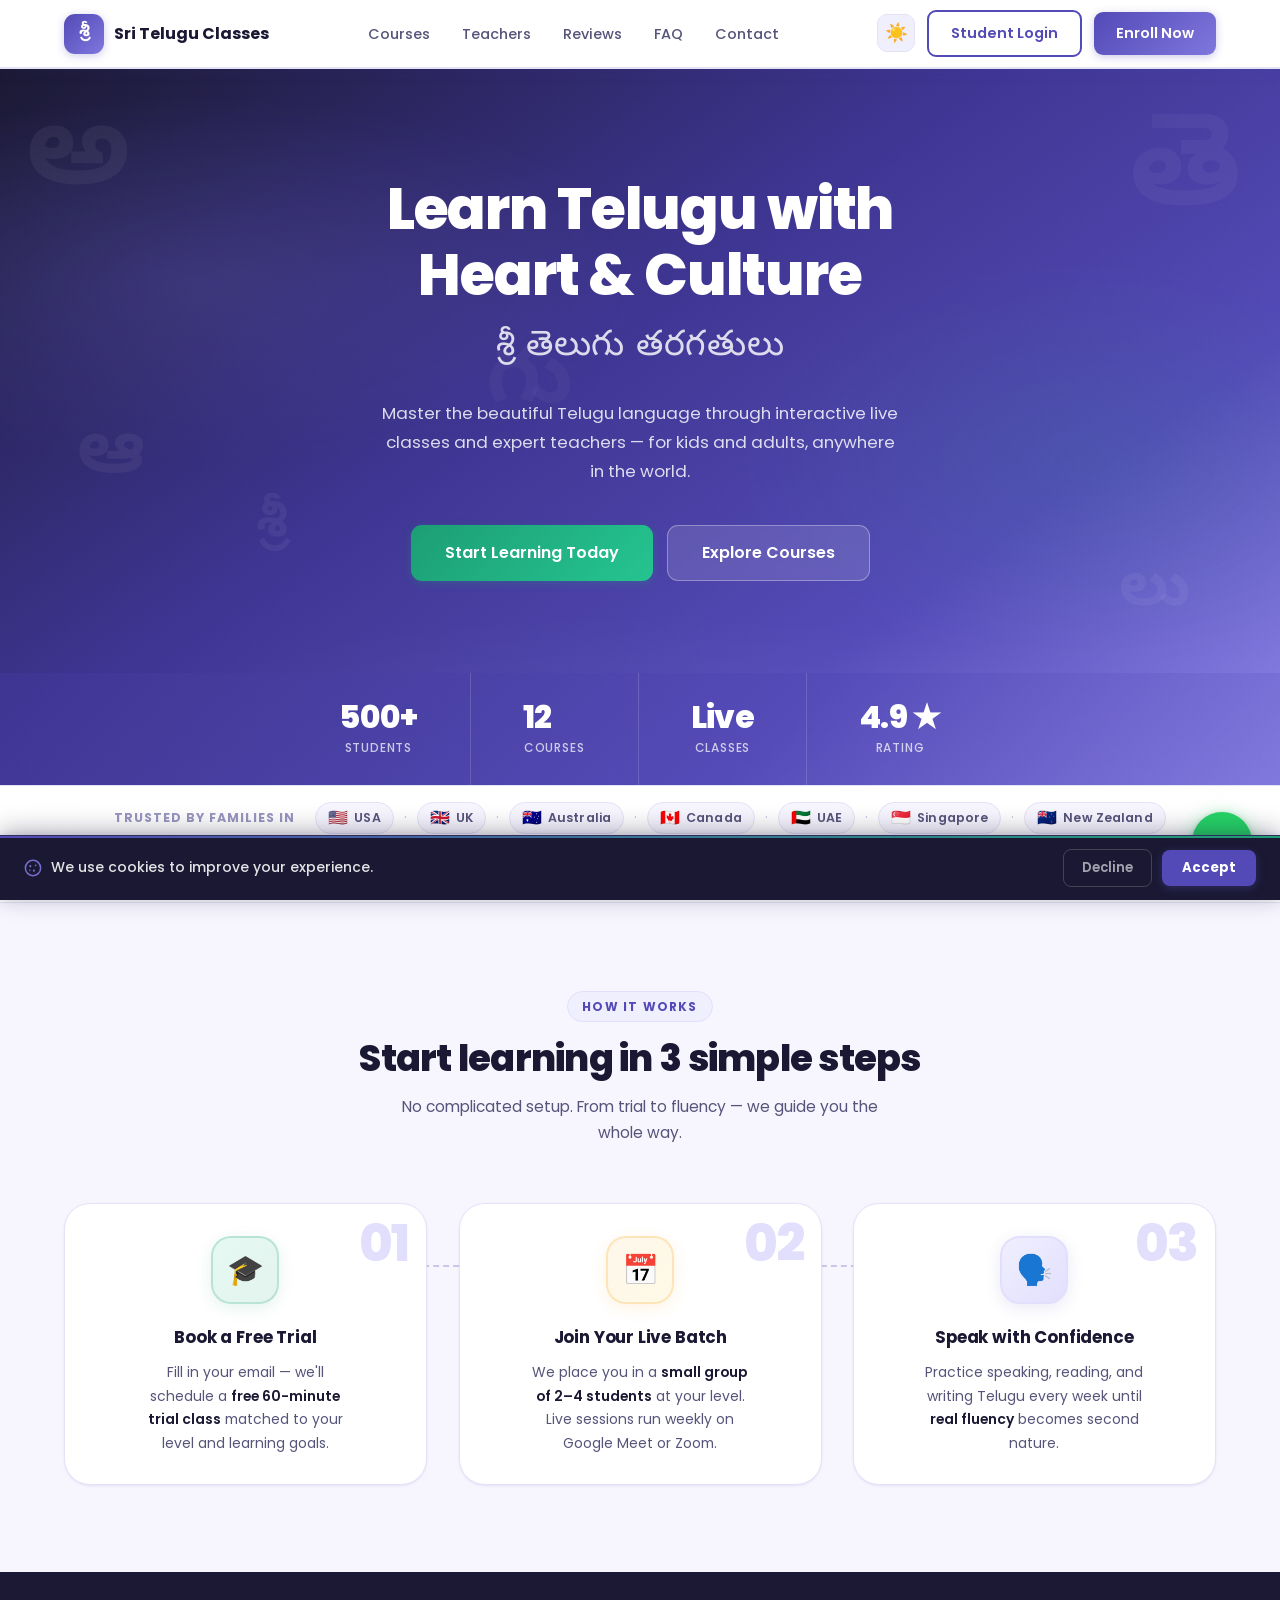
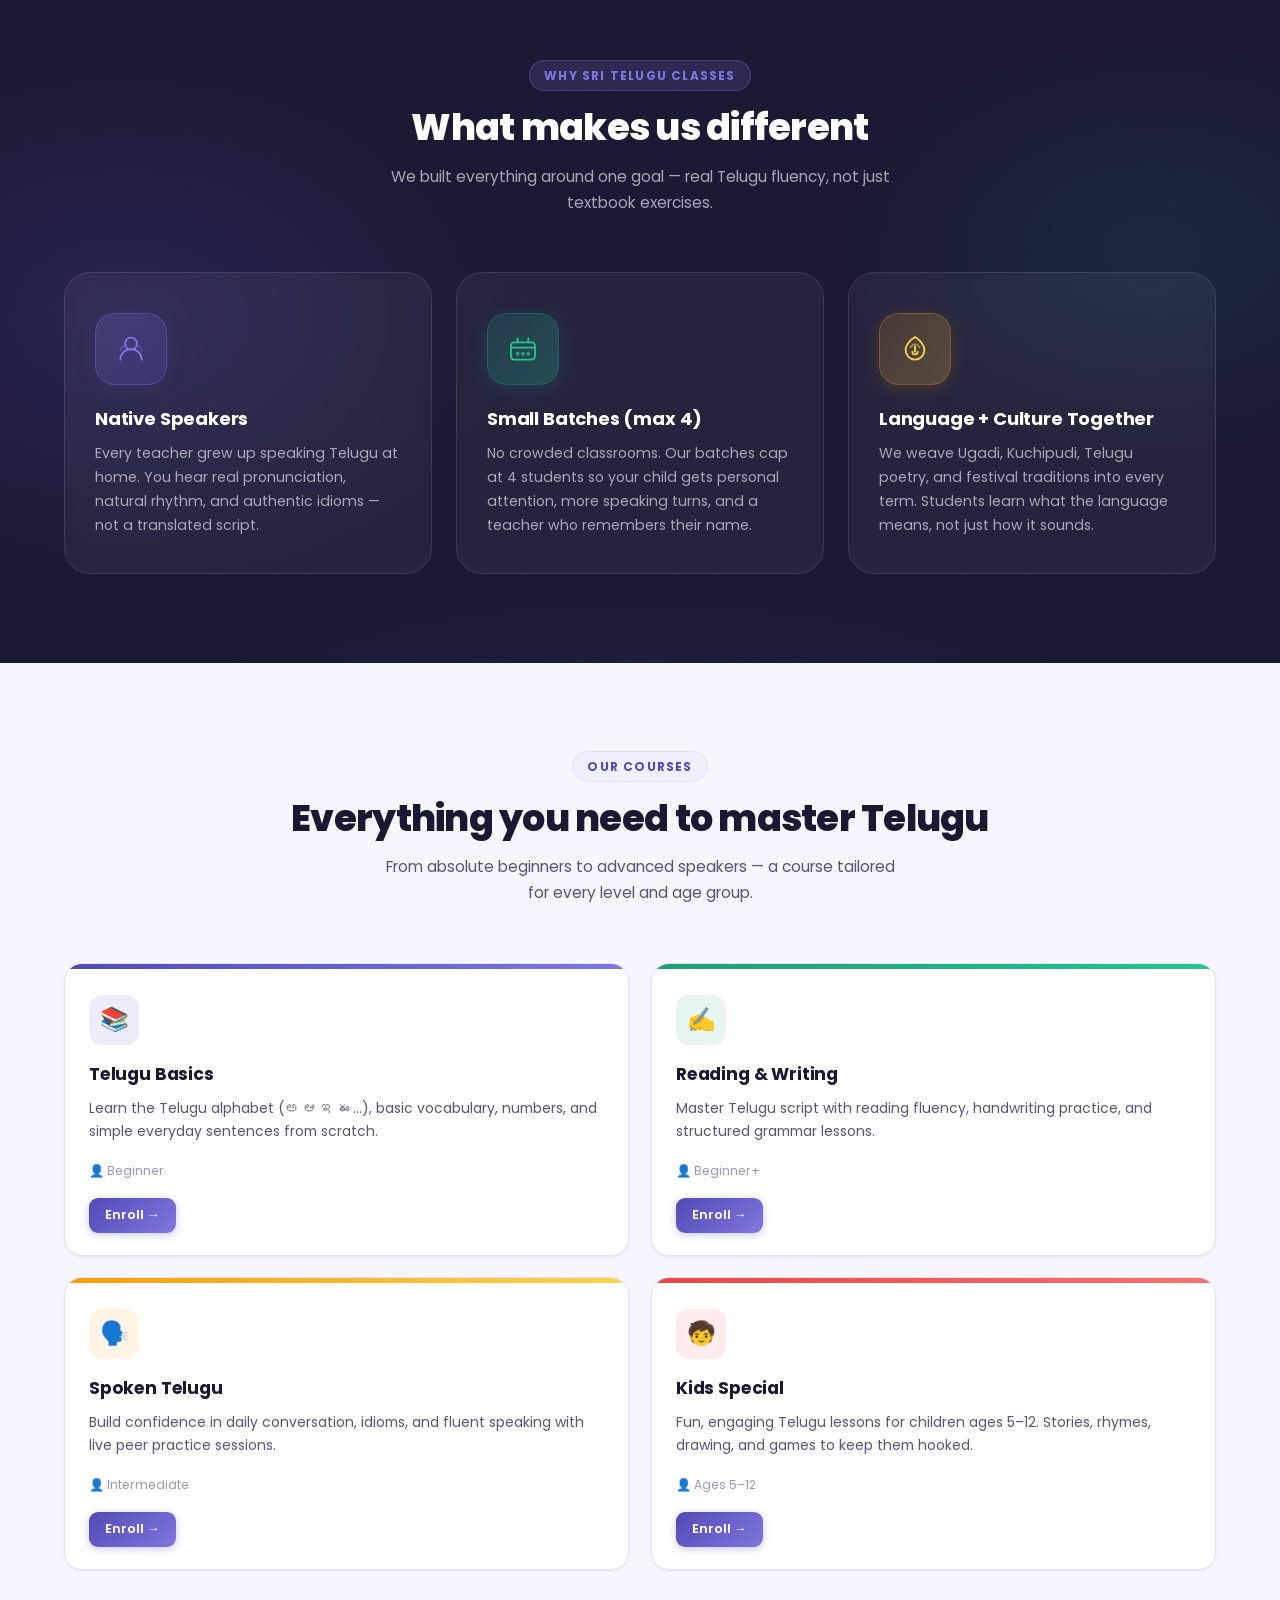
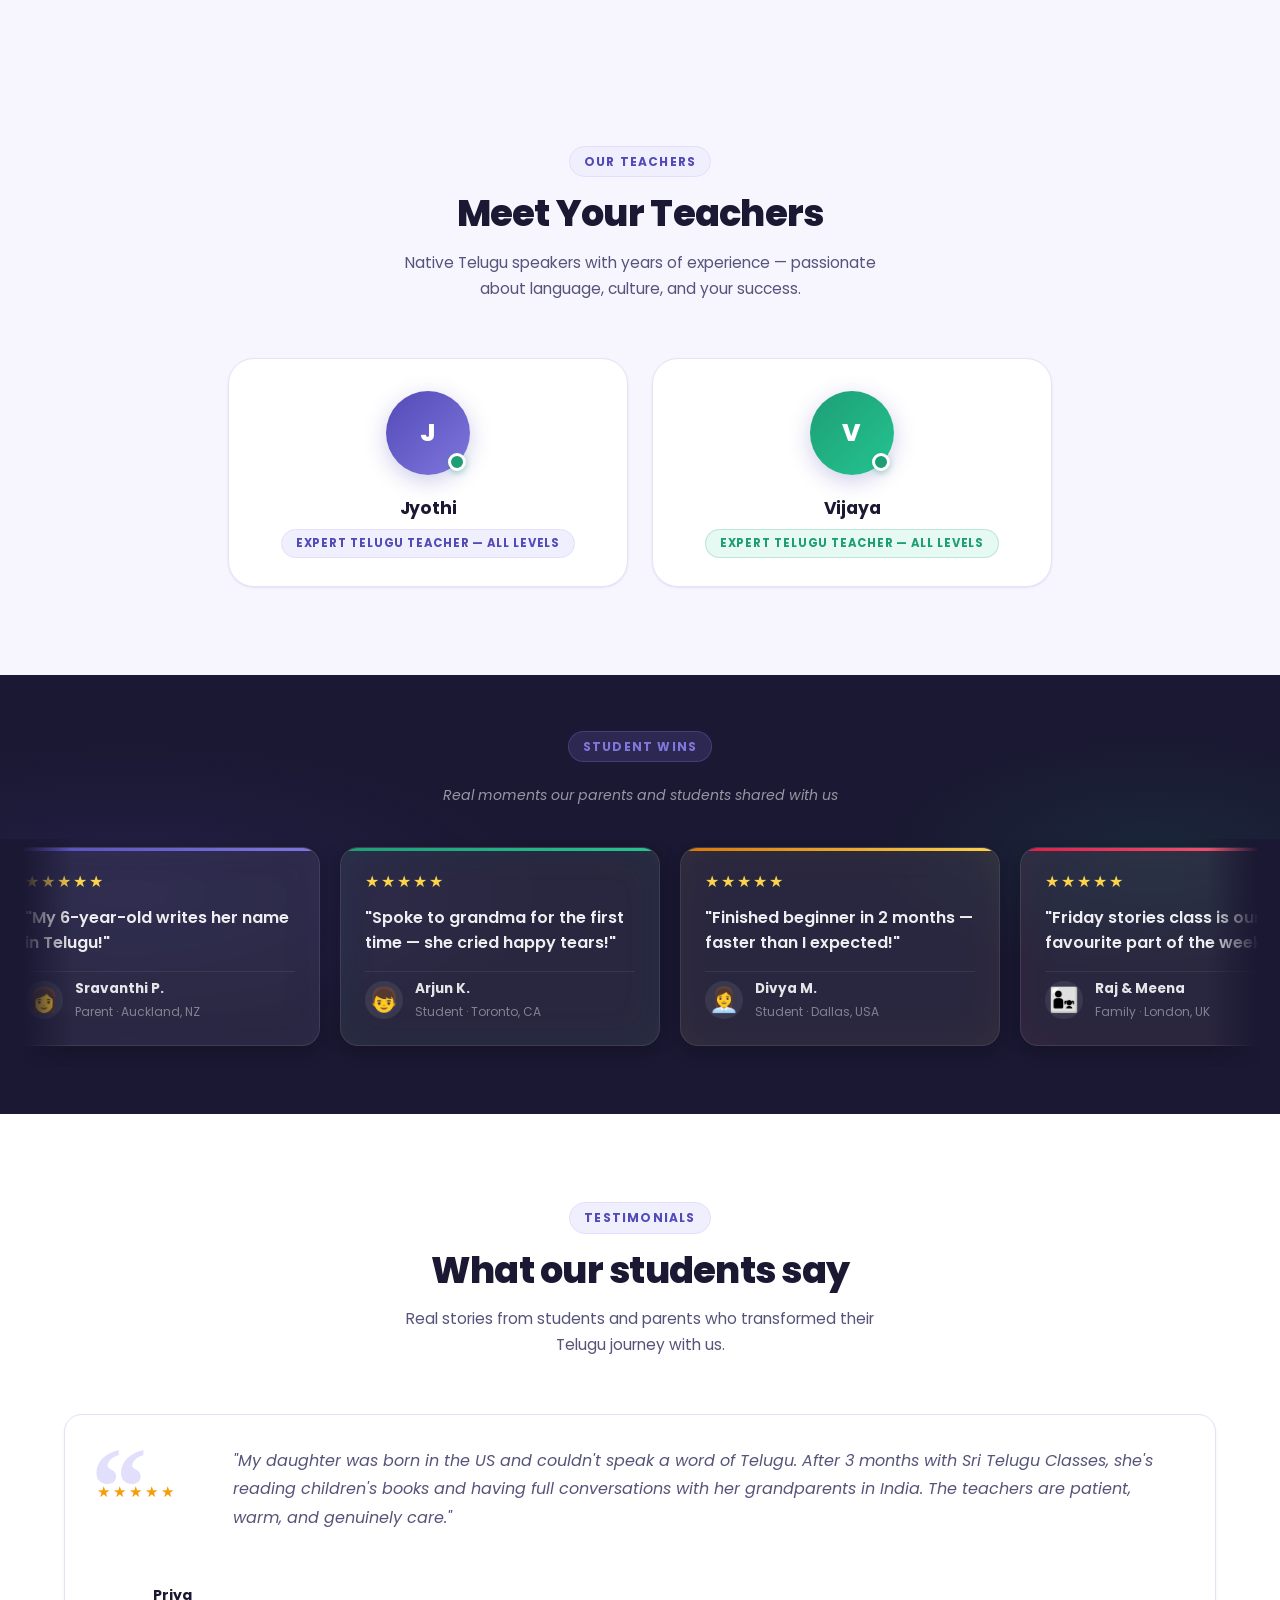
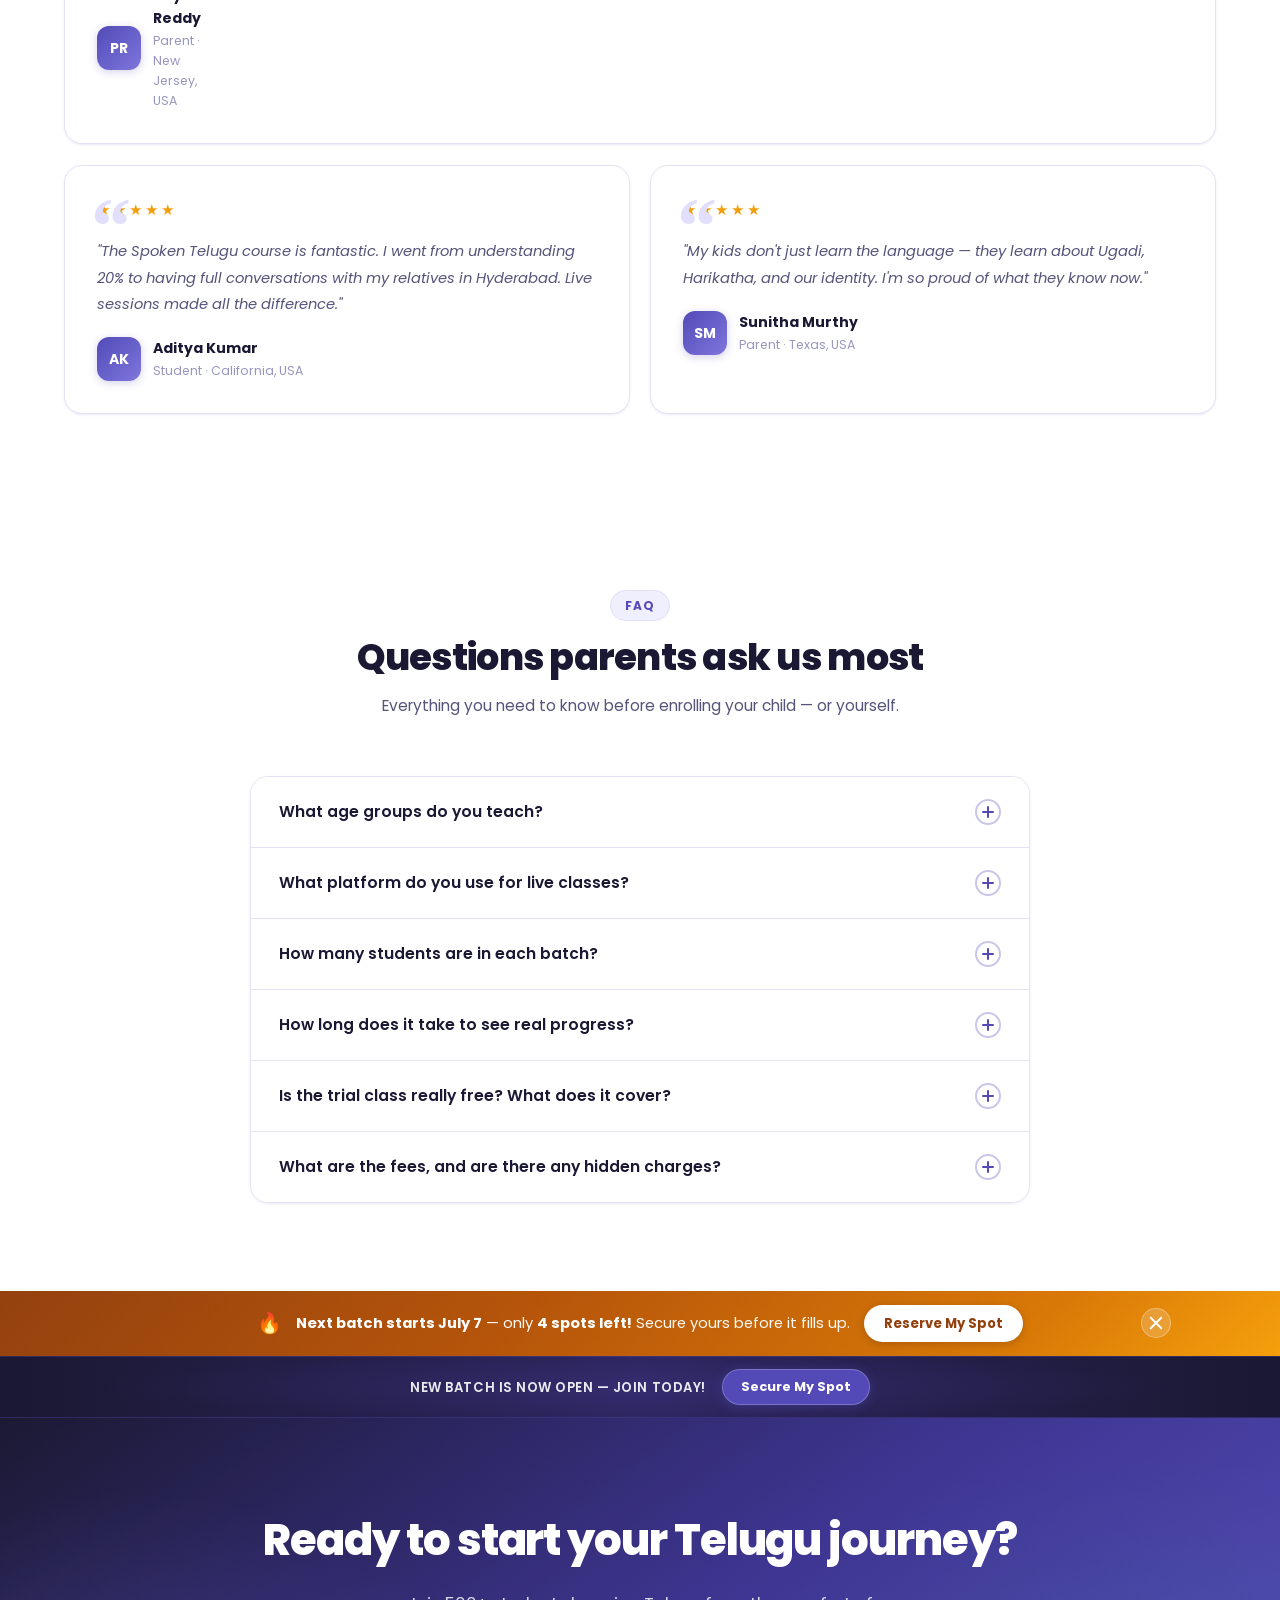
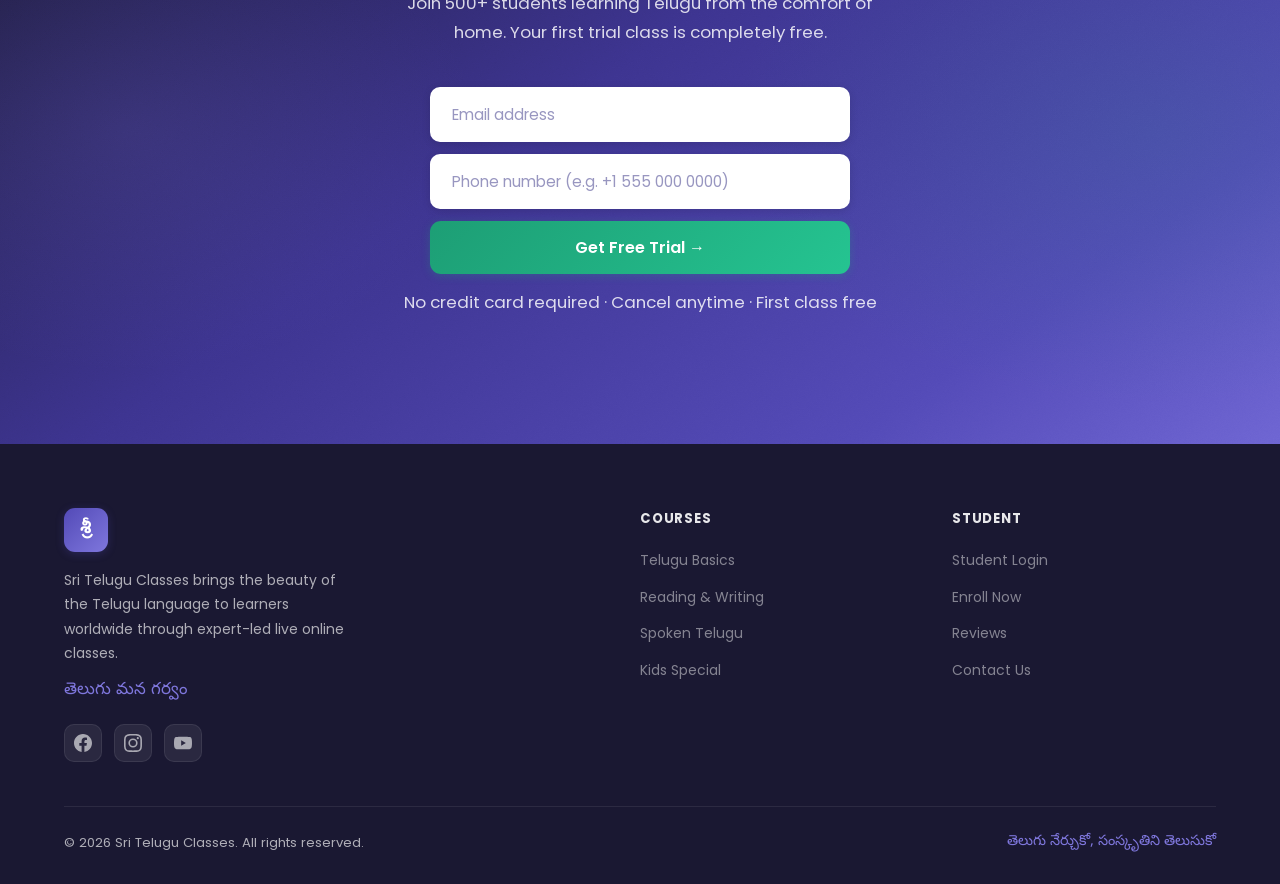
==== commit 166cc9ad: "Batch size: 2-4 students everywhere (FAQ, why-us, how-it-works, og meta) Co-Authored-By: Claude Fabl" ====
--- a/index.html
+++ b/index.html
@@ -18,7 +18,7 @@
   <meta property="og:type"        content="website">
   <meta property="og:url"         content="https://sriteluguonlineclasses.github.io/sri-telugu-classes/">
   <meta property="og:title"       content="Sri Telugu Classes — Learn Telugu Online">
-  <meta property="og:description" content="Live Telugu classes for kids and adults worldwide. Native-speaker teachers, small batches of max 8, cultural immersion. Start with a free trial class today.">
+  <meta property="og:description" content="Live Telugu classes for kids and adults worldwide. Native-speaker teachers, small batches of 2–4 students, cultural immersion. Start with a free trial class today.">
   <meta property="og:image"       content="https://sriteluguonlineclasses.github.io/sri-telugu-classes/og-image.png">
   <meta property="og:image:width"  content="1200">
   <meta property="og:image:height" content="630">
@@ -263,7 +263,7 @@
         <div class="hiw-step-number" aria-hidden="true">02</div>
         <div class="hiw-step-icon">📅</div>
         <h3 class="hiw-step-title">Join Your Live Batch</h3>
-        <p class="hiw-step-desc">We place you in a <strong>small group of 6–8 students</strong> at your level. Live sessions run weekly on Google Meet or Zoom.</p>
+        <p class="hiw-step-desc">We place you in a <strong>small group of 2–4 students</strong> at your level. Live sessions run weekly on Google Meet or Zoom.</p>
       </div>
 
       <div class="hiw-step reveal" data-reveal-delay="3">
@@ -316,8 +316,8 @@
           </svg>
         </div>
         <div class="why-card-body">
-          <h3 class="why-card-title">Small Batches (max 8)</h3>
-          <p class="why-card-desc">No crowded classrooms. Our batches cap at 8 students so your child gets personal attention, more speaking turns, and a teacher who remembers their name.</p>
+          <h3 class="why-card-title">Small Batches (max 4)</h3>
+          <p class="why-card-desc">No crowded classrooms. Our batches cap at 4 students so your child gets personal attention, more speaking turns, and a teacher who remembers their name.</p>
         </div>
         <div class="why-card-accent why-card-accent--accent" aria-hidden="true"></div>
       </div>
@@ -595,7 +595,7 @@
           <span class="faq-icon" aria-hidden="true"></span>
         </button>
         <div class="faq-answer" id="faq-a4" role="region" hidden>
-          <p>We keep batches <strong>small on purpose</strong> — typically 6 to 10 students per class. Small groups mean your child gets personal attention, more speaking practice, and a genuine relationship with the teacher rather than getting lost in a crowd.</p>
+          <p>We keep batches <strong>small on purpose</strong> — typically 2 to 4 students per class. Small groups mean your child gets personal attention, more speaking practice, and a genuine relationship with the teacher rather than getting lost in a crowd.</p>
         </div>
       </div>
 
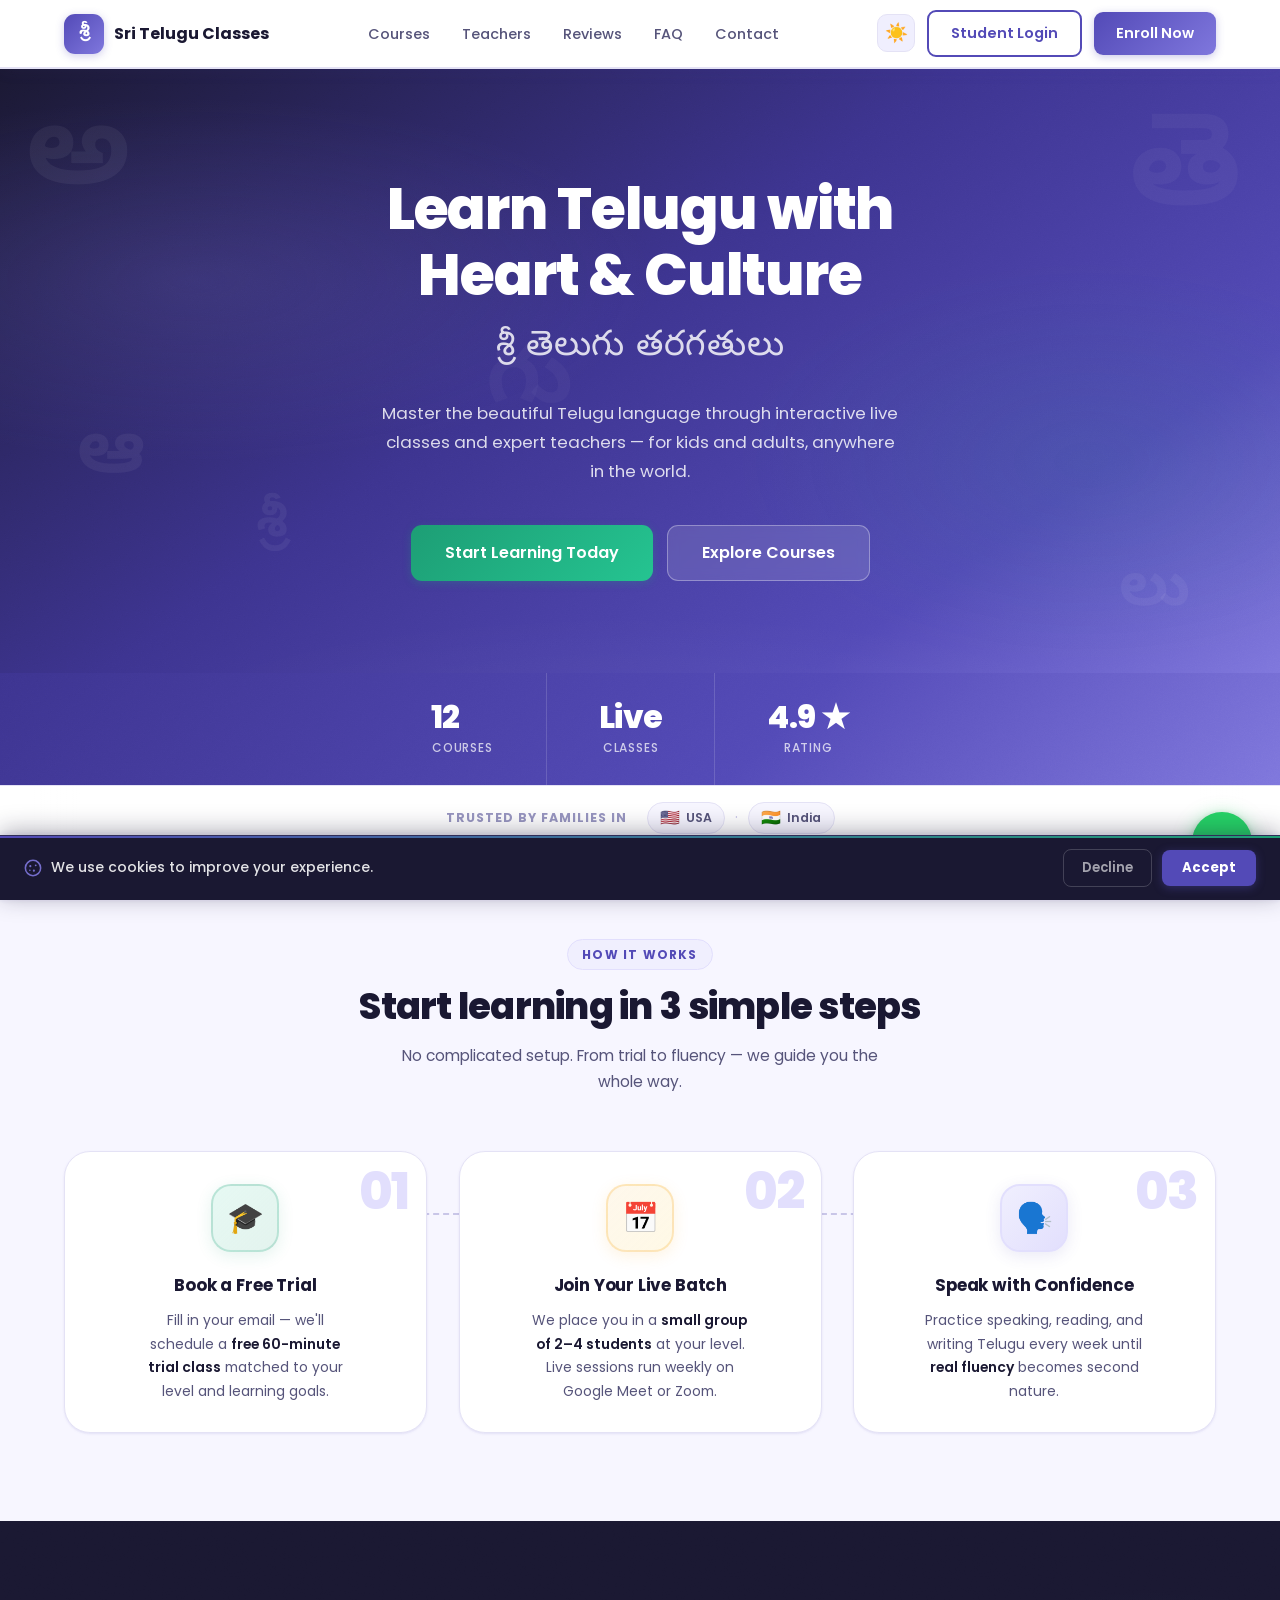
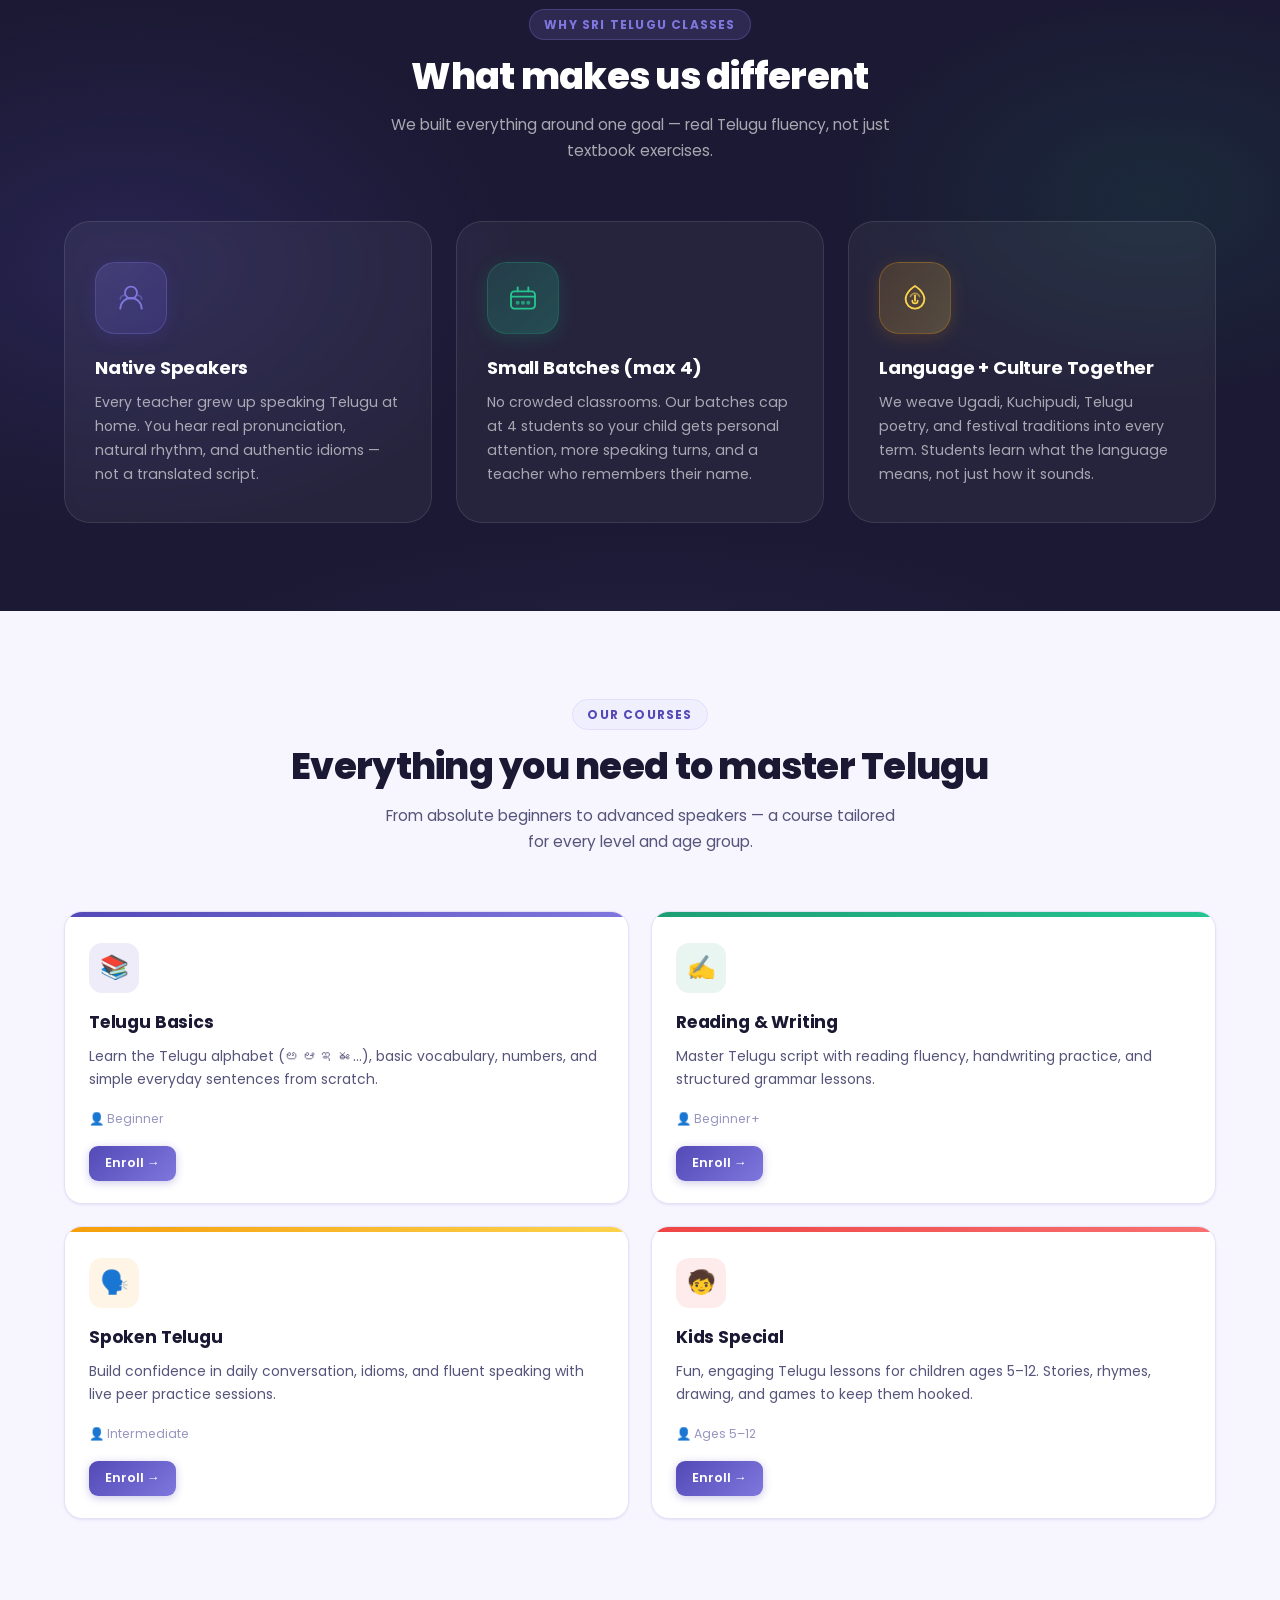
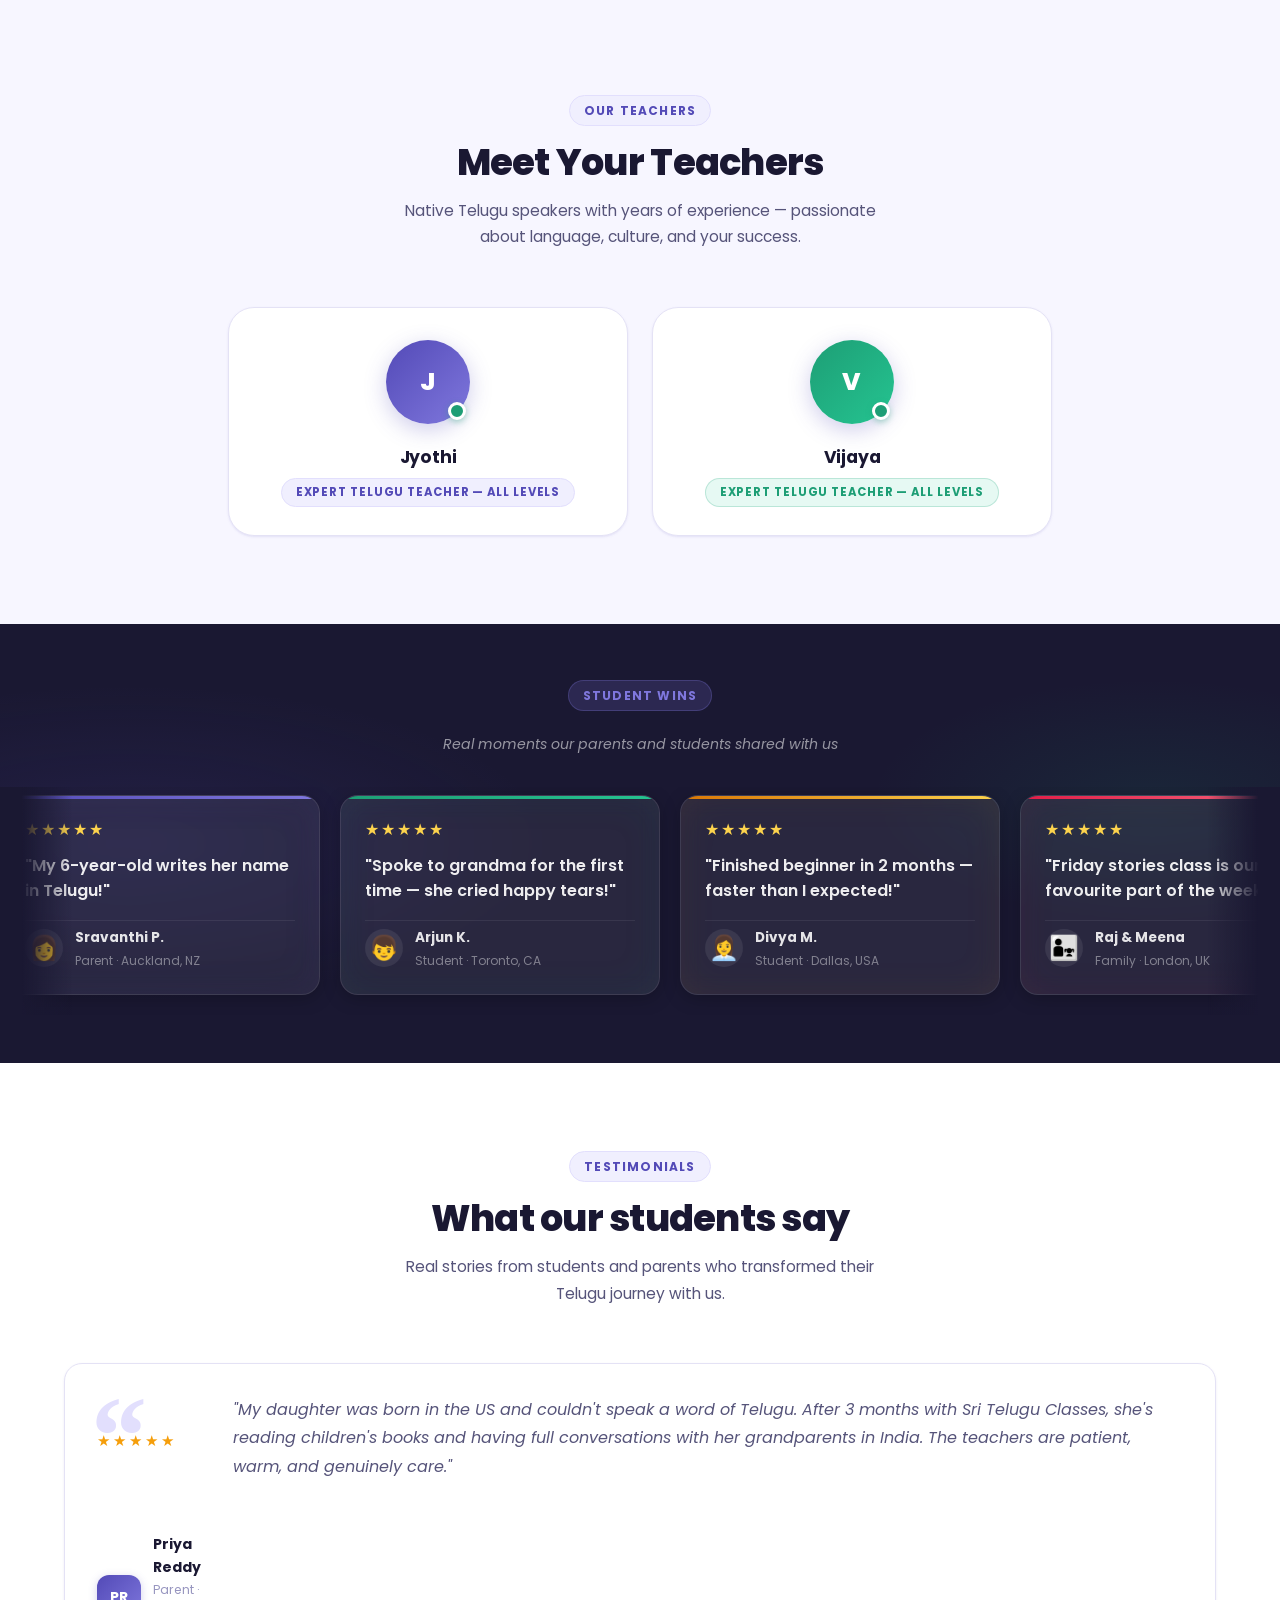
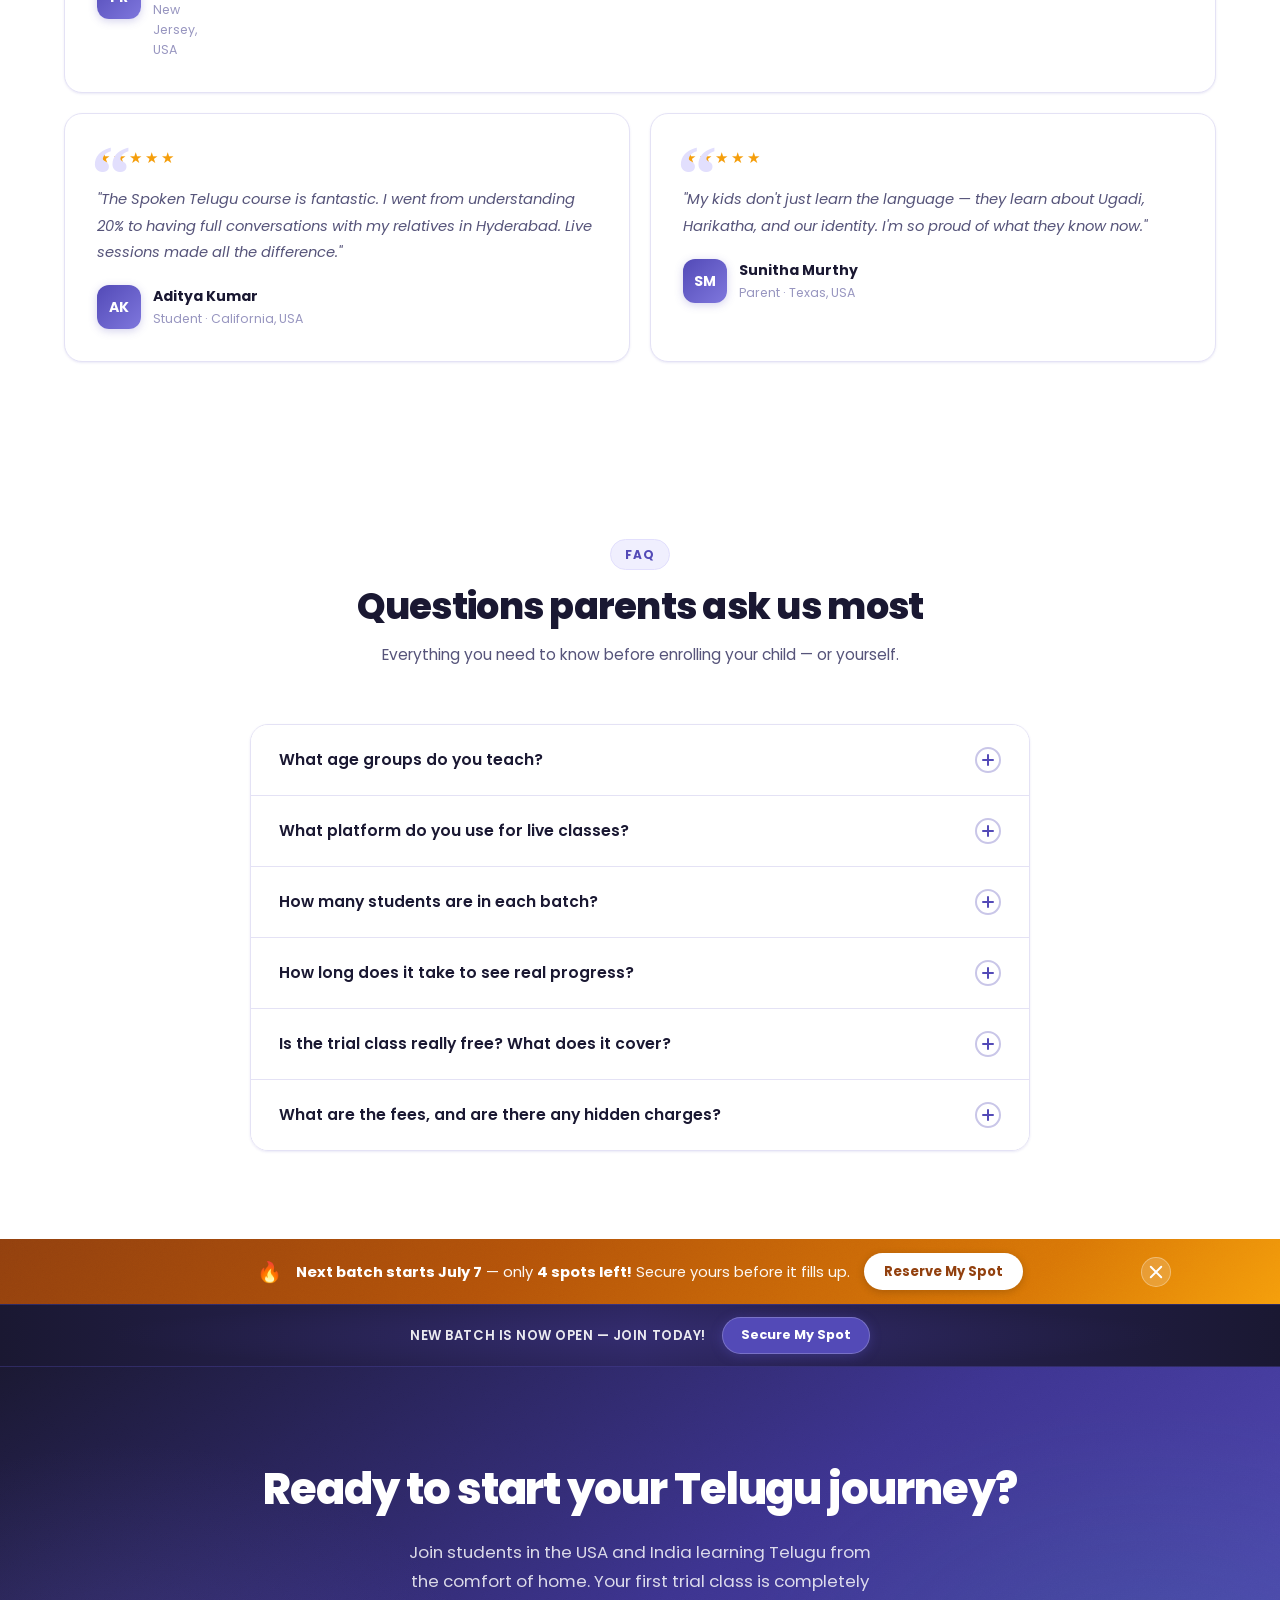
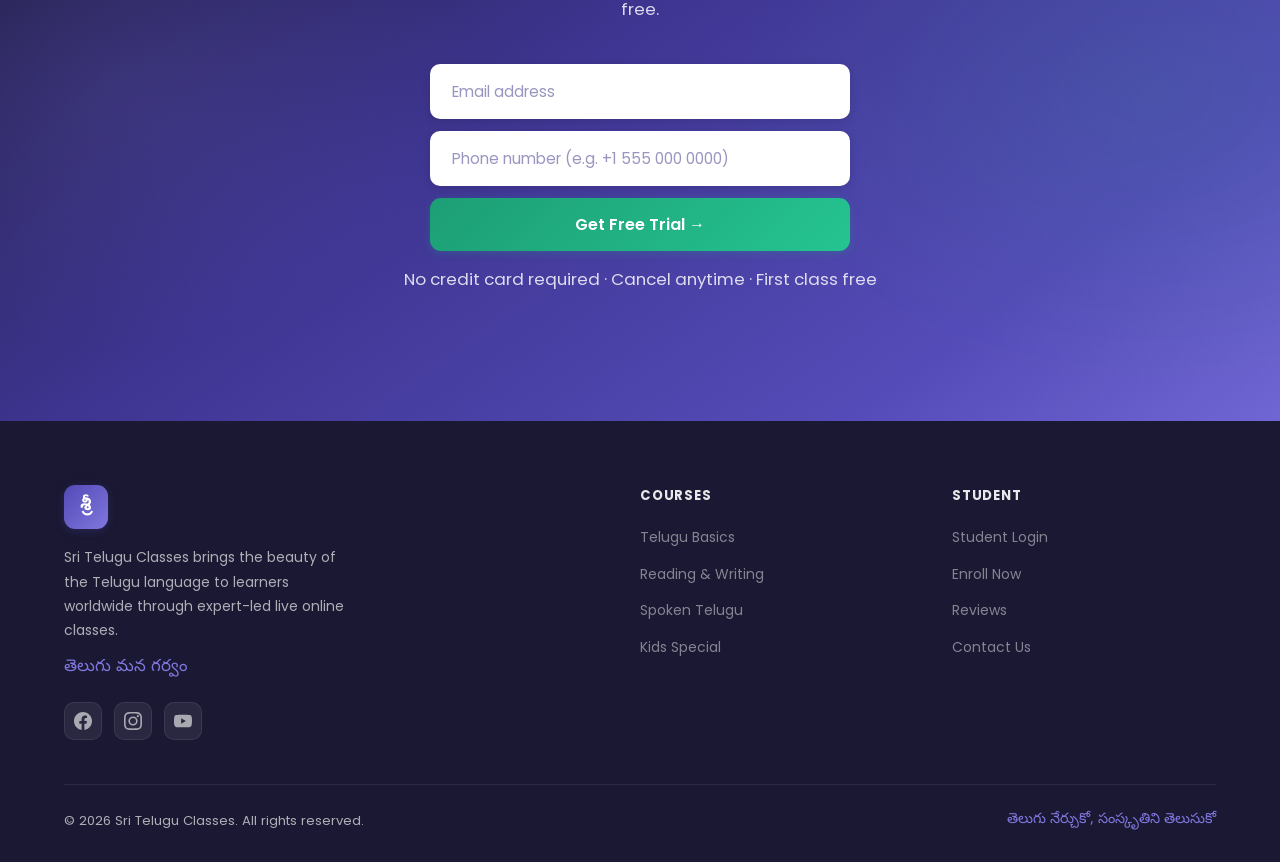
==== commit ff6d611c: "Remove 500+ students claims; countries strip shows only USA and India Also drop fabricated aggregate" ====
--- a/index.html
+++ b/index.html
@@ -6,7 +6,7 @@
   <title>Sri Telugu Classes — Learn Telugu Online | Live Classes for Kids &amp; Adults</title>
 
   <!-- ── Primary SEO ── -->
-  <meta name="description" content="Sri Telugu Classes — online Telugu language school for kids and adults worldwide. Live small-group classes, native-speaker teachers, cultural immersion. Free trial class available. Serving USA, UK, Australia, Canada, UAE &amp; more.">
+  <meta name="description" content="Sri Telugu Classes — online Telugu language school for kids and adults worldwide. Live small-group classes, native-speaker teachers, cultural immersion. Free trial class available. Serving families in the USA and India.">
   <meta name="keywords" content="learn Telugu online, Telugu classes for kids, Telugu language school, online Telugu lessons, Telugu for beginners, Telugu reading writing, Sri Telugu Classes">
   <meta name="author" content="Sri Telugu Classes">
   <meta name="robots" content="index, follow">
@@ -55,10 +55,7 @@
       "@type": "QuantitativeValue",
       "value": "5"
     },
-    "areaServed": [
-      "United States", "United Kingdom", "Australia", "Canada",
-      "United Arab Emirates", "Singapore", "New Zealand", "India"
-    ],
+    "areaServed": ["United States", "India"],
     "knowsLanguage": ["te", "en"],
     "hasOfferCatalog": {
       "@type": "OfferCatalog",
@@ -106,13 +103,6 @@
           }
         }
       ]
-    },
-    "aggregateRating": {
-      "@type": "AggregateRating",
-      "ratingValue": "4.9",
-      "reviewCount": "500",
-      "bestRating": "5",
-      "worstRating": "1"
     }
   }
   </script>
@@ -198,10 +188,6 @@
 <!-- ════════ STATS BAR ════════ -->
 <div class="stats-bar" role="region" aria-label="Key stats">
   <div class="stat-item">
-    <span class="stat-number" data-countup="500" data-suffix="+">500+</span>
-    <span class="stat-label">Students</span>
-  </div>
-  <div class="stat-item">
     <span class="stat-number" data-countup="12" data-suffix="">12</span>
     <span class="stat-label">Courses</span>
   </div>
@@ -222,19 +208,8 @@
     <div class="countries-list" aria-hidden="true">
       <span class="country-item"><span class="country-flag">🇺🇸</span><span class="country-name">USA</span></span>
       <span class="country-divider" aria-hidden="true">·</span>
-      <span class="country-item"><span class="country-flag">🇬🇧</span><span class="country-name">UK</span></span>
-      <span class="country-divider" aria-hidden="true">·</span>
-      <span class="country-item"><span class="country-flag">🇦🇺</span><span class="country-name">Australia</span></span>
-      <span class="country-divider" aria-hidden="true">·</span>
-      <span class="country-item"><span class="country-flag">🇨🇦</span><span class="country-name">Canada</span></span>
-      <span class="country-divider" aria-hidden="true">·</span>
-      <span class="country-item"><span class="country-flag">🇦🇪</span><span class="country-name">UAE</span></span>
-      <span class="country-divider" aria-hidden="true">·</span>
-      <span class="country-item"><span class="country-flag">🇸🇬</span><span class="country-name">Singapore</span></span>
-      <span class="country-divider" aria-hidden="true">·</span>
-      <span class="country-item"><span class="country-flag">🇳🇿</span><span class="country-name">New Zealand</span></span>
-    </div>
-    <span class="countries-badge">500+ students worldwide</span>
+      <span class="country-item"><span class="country-flag">🇮🇳</span><span class="country-name">India</span></span>
+    </div>
   </div>
 </div>
 
@@ -682,7 +657,7 @@
 <section class="enrollment-section" id="enroll" aria-labelledby="enroll-title">
   <div class="enrollment-inner">
     <h2 id="enroll-title">Ready to start your Telugu journey?</h2>
-    <p>Join 500+ students learning Telugu from the comfort of home. Your first trial class is completely free.</p>
+    <p>Join students in the USA and India learning Telugu from the comfort of home. Your first trial class is completely free.</p>
     <form class="enrollment-form" id="enrollForm" novalidate aria-label="Enrollment form">
       <!-- Honeypot — invisible to humans; bots that fill it are silently dropped -->
       <input type="text" id="enrollCompany" name="company" tabindex="-1" autocomplete="off" aria-hidden="true" style="position:absolute;left:-9999px;width:1px;height:1px;opacity:0;">
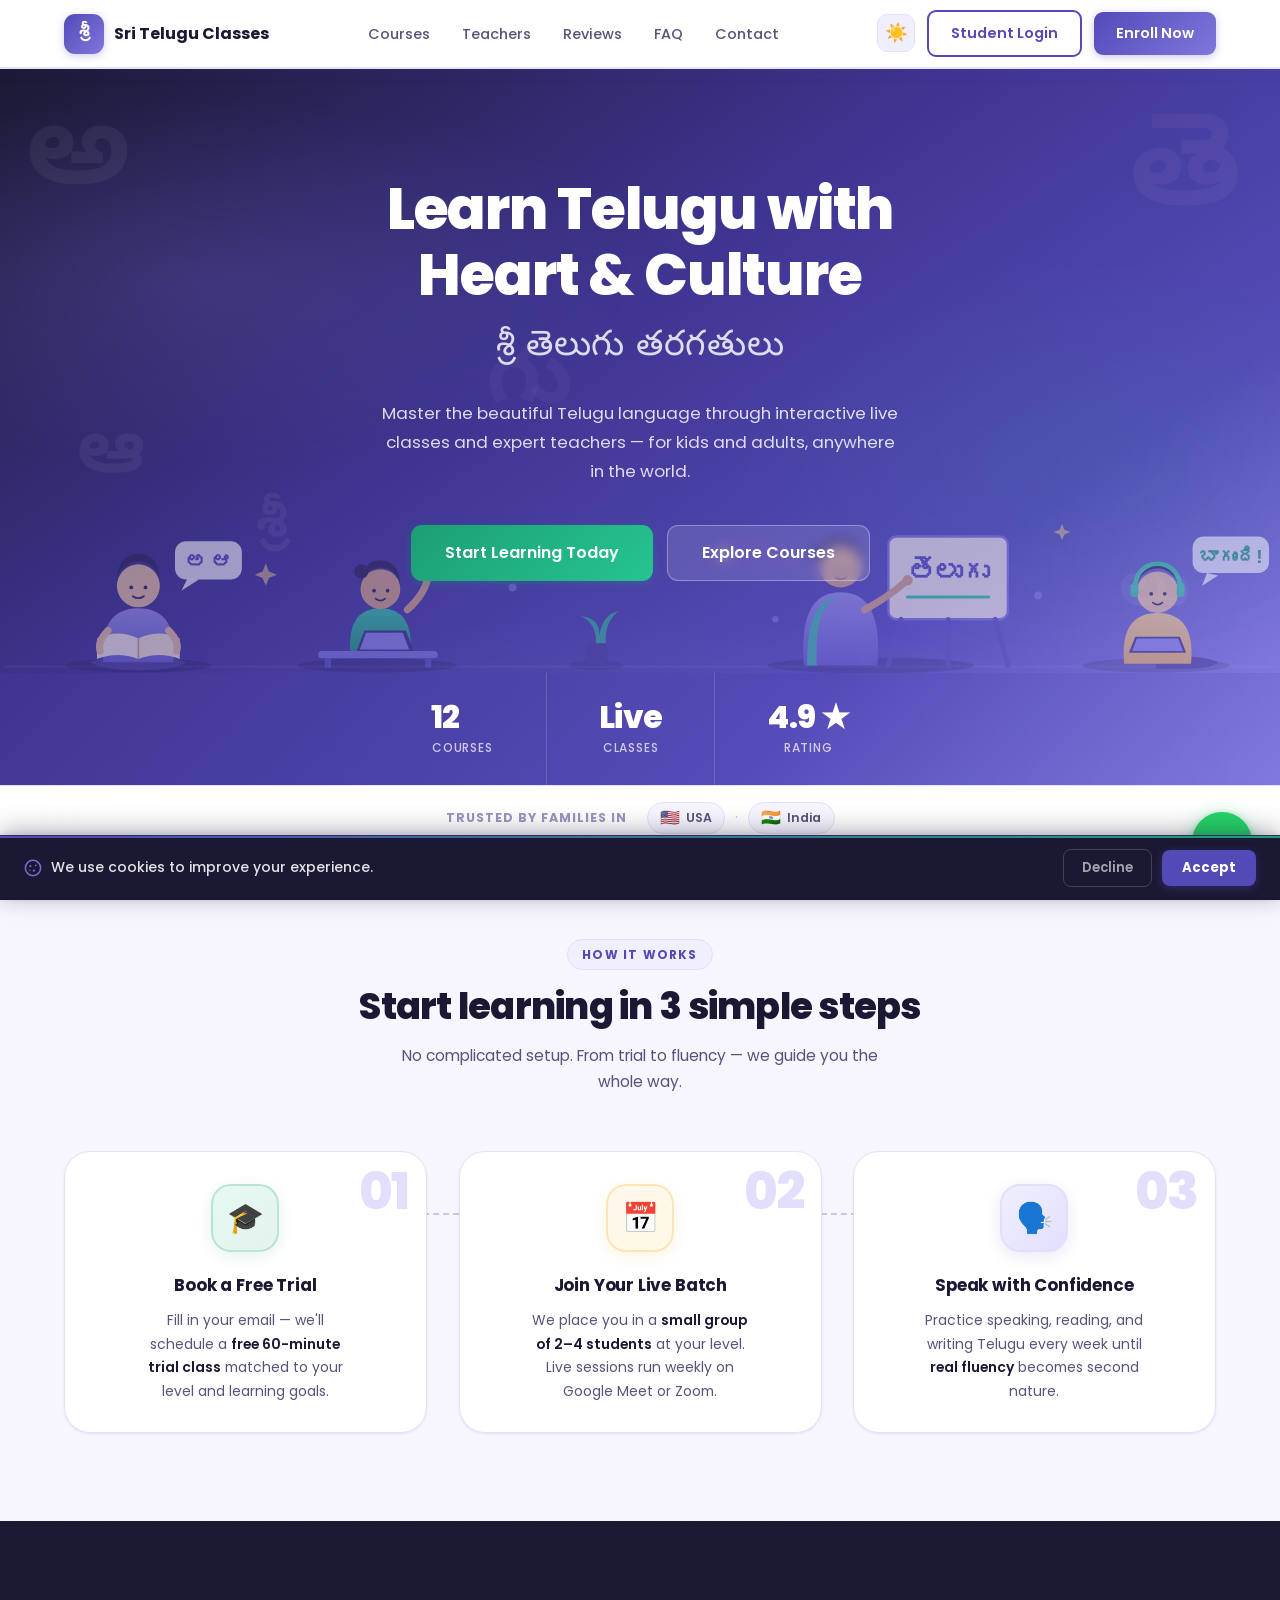
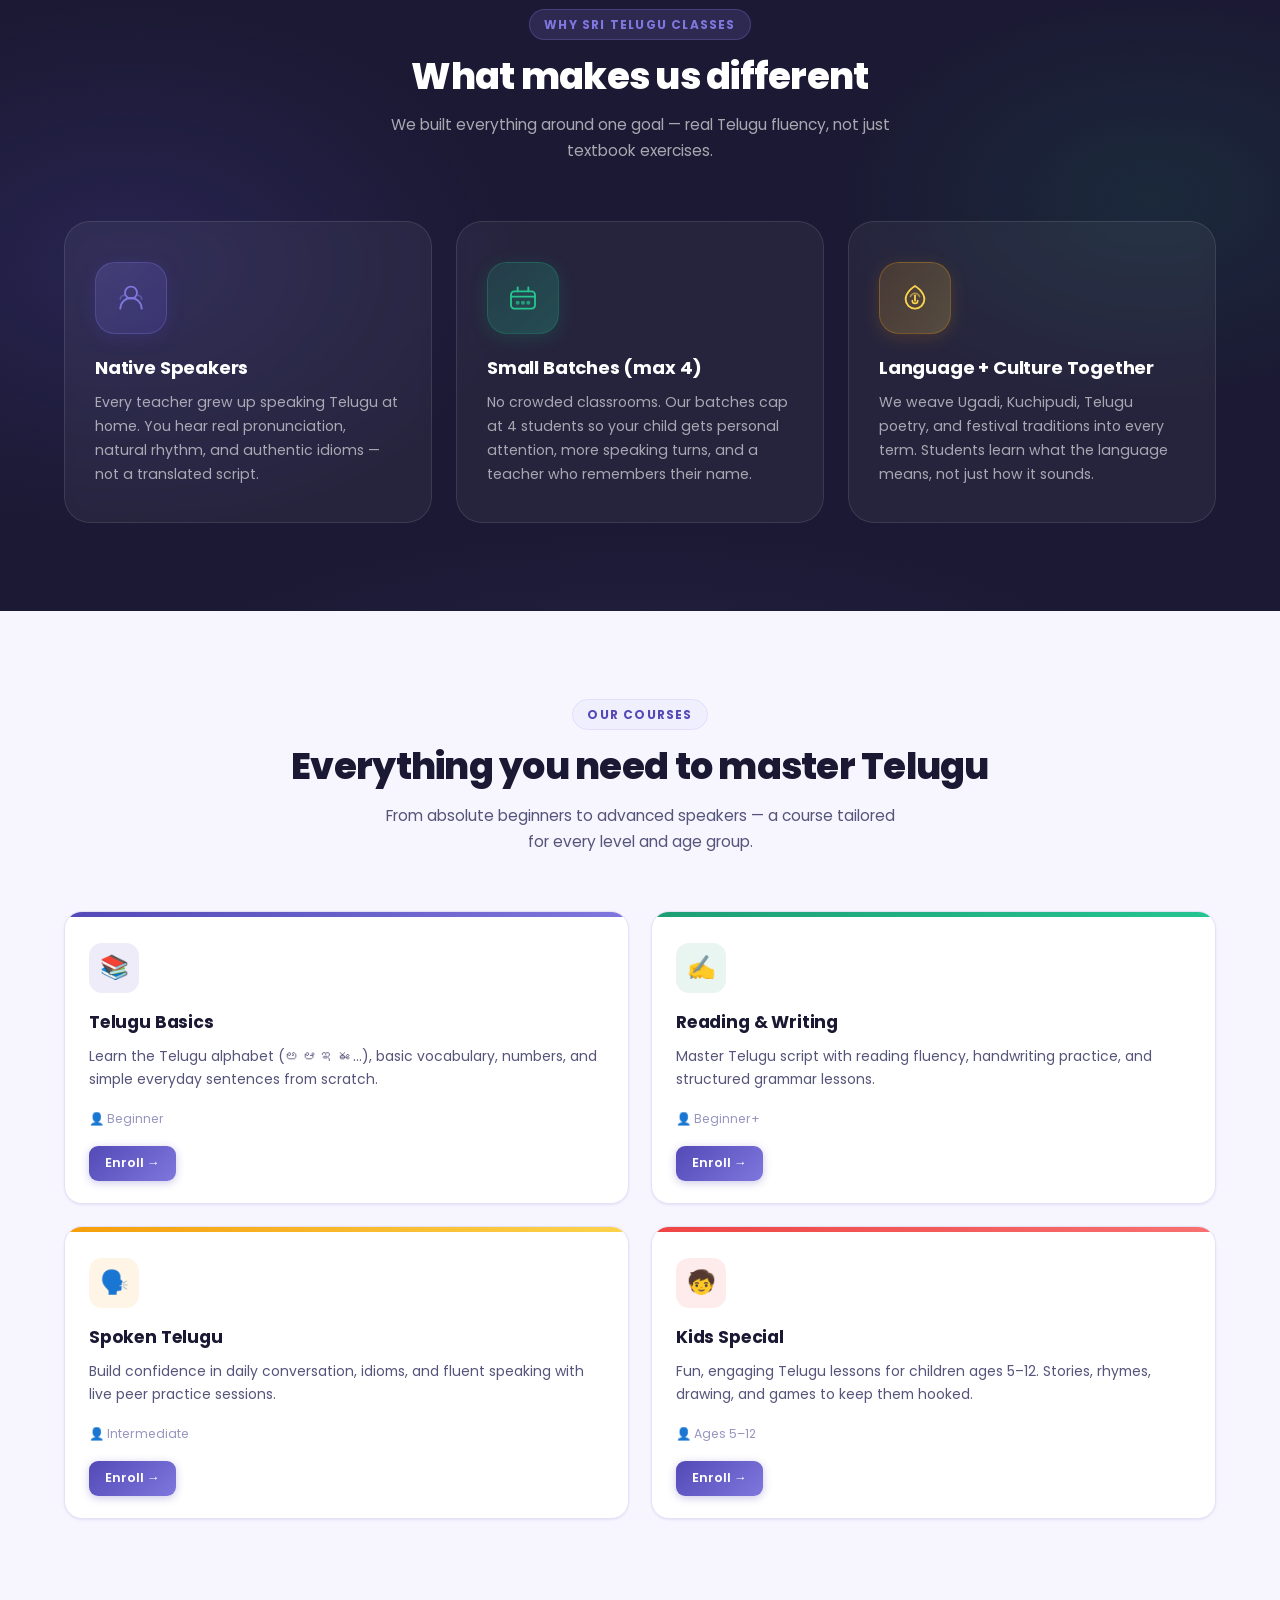
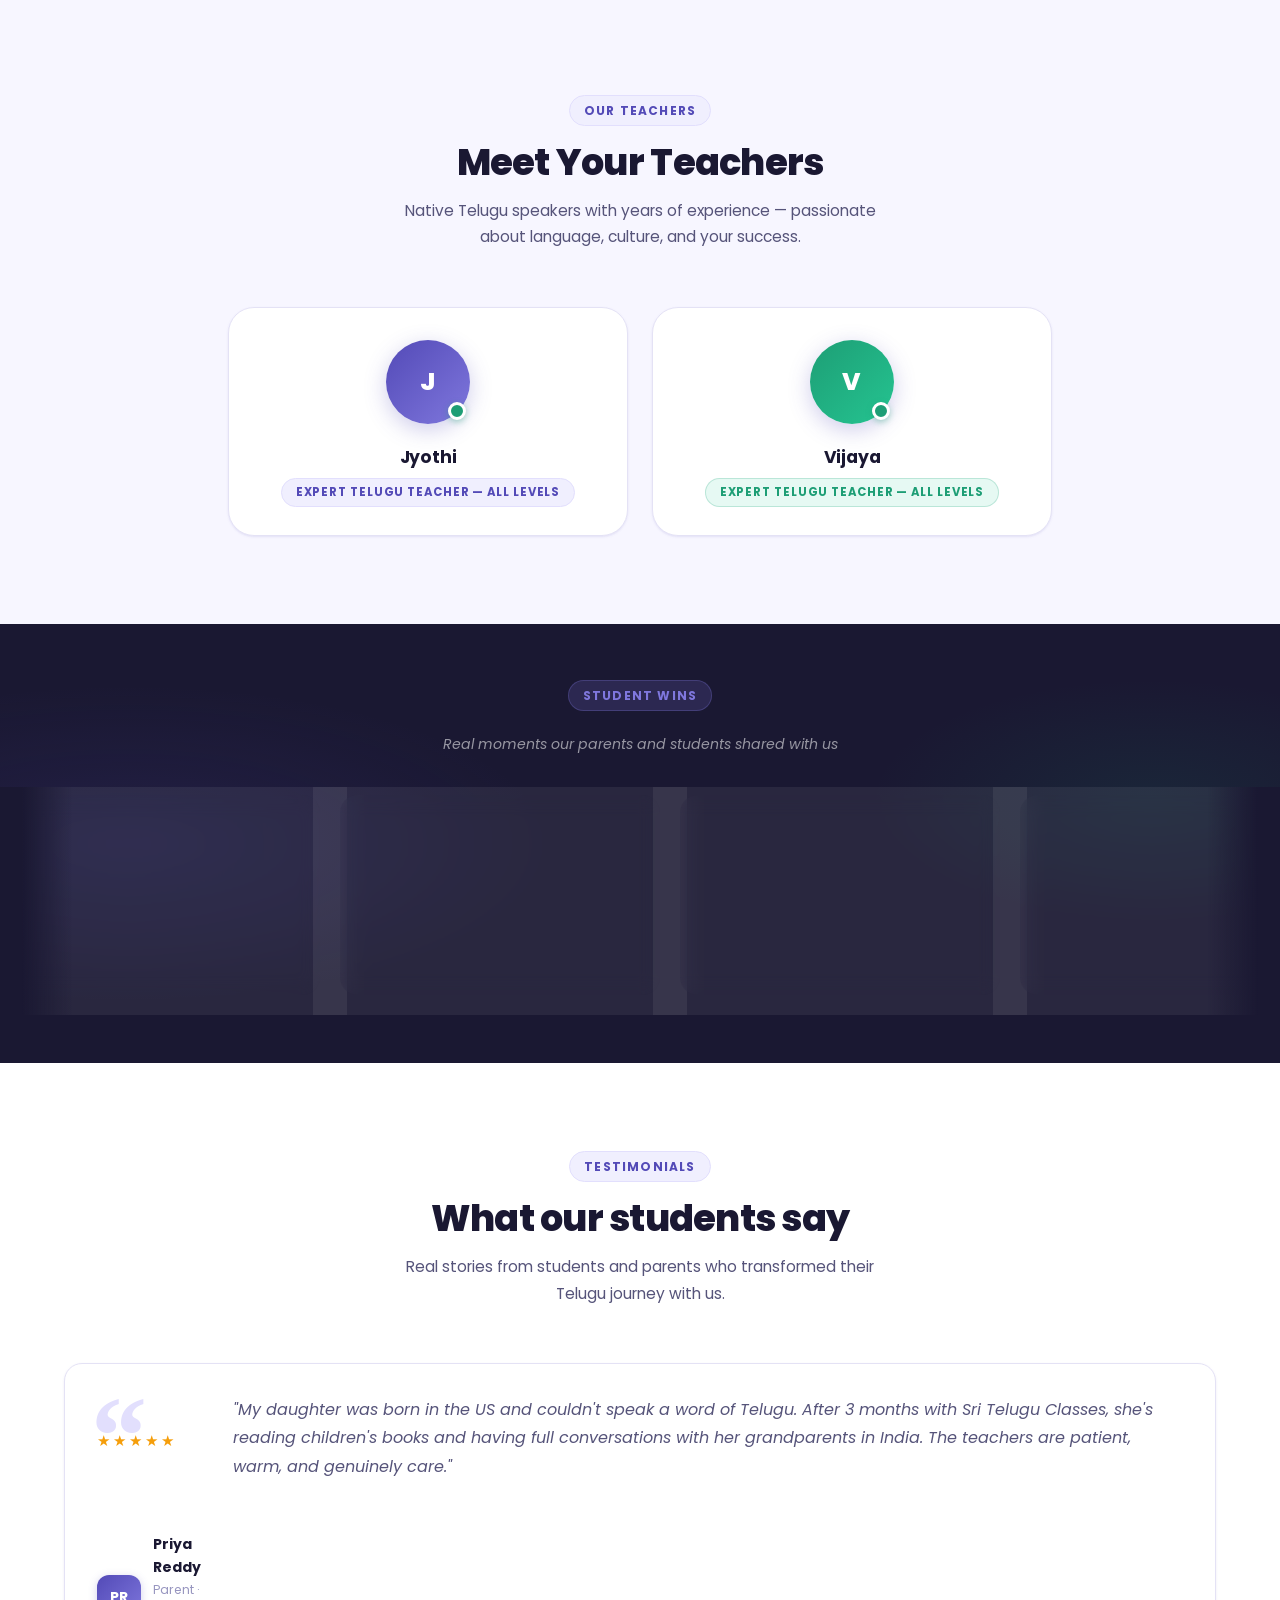
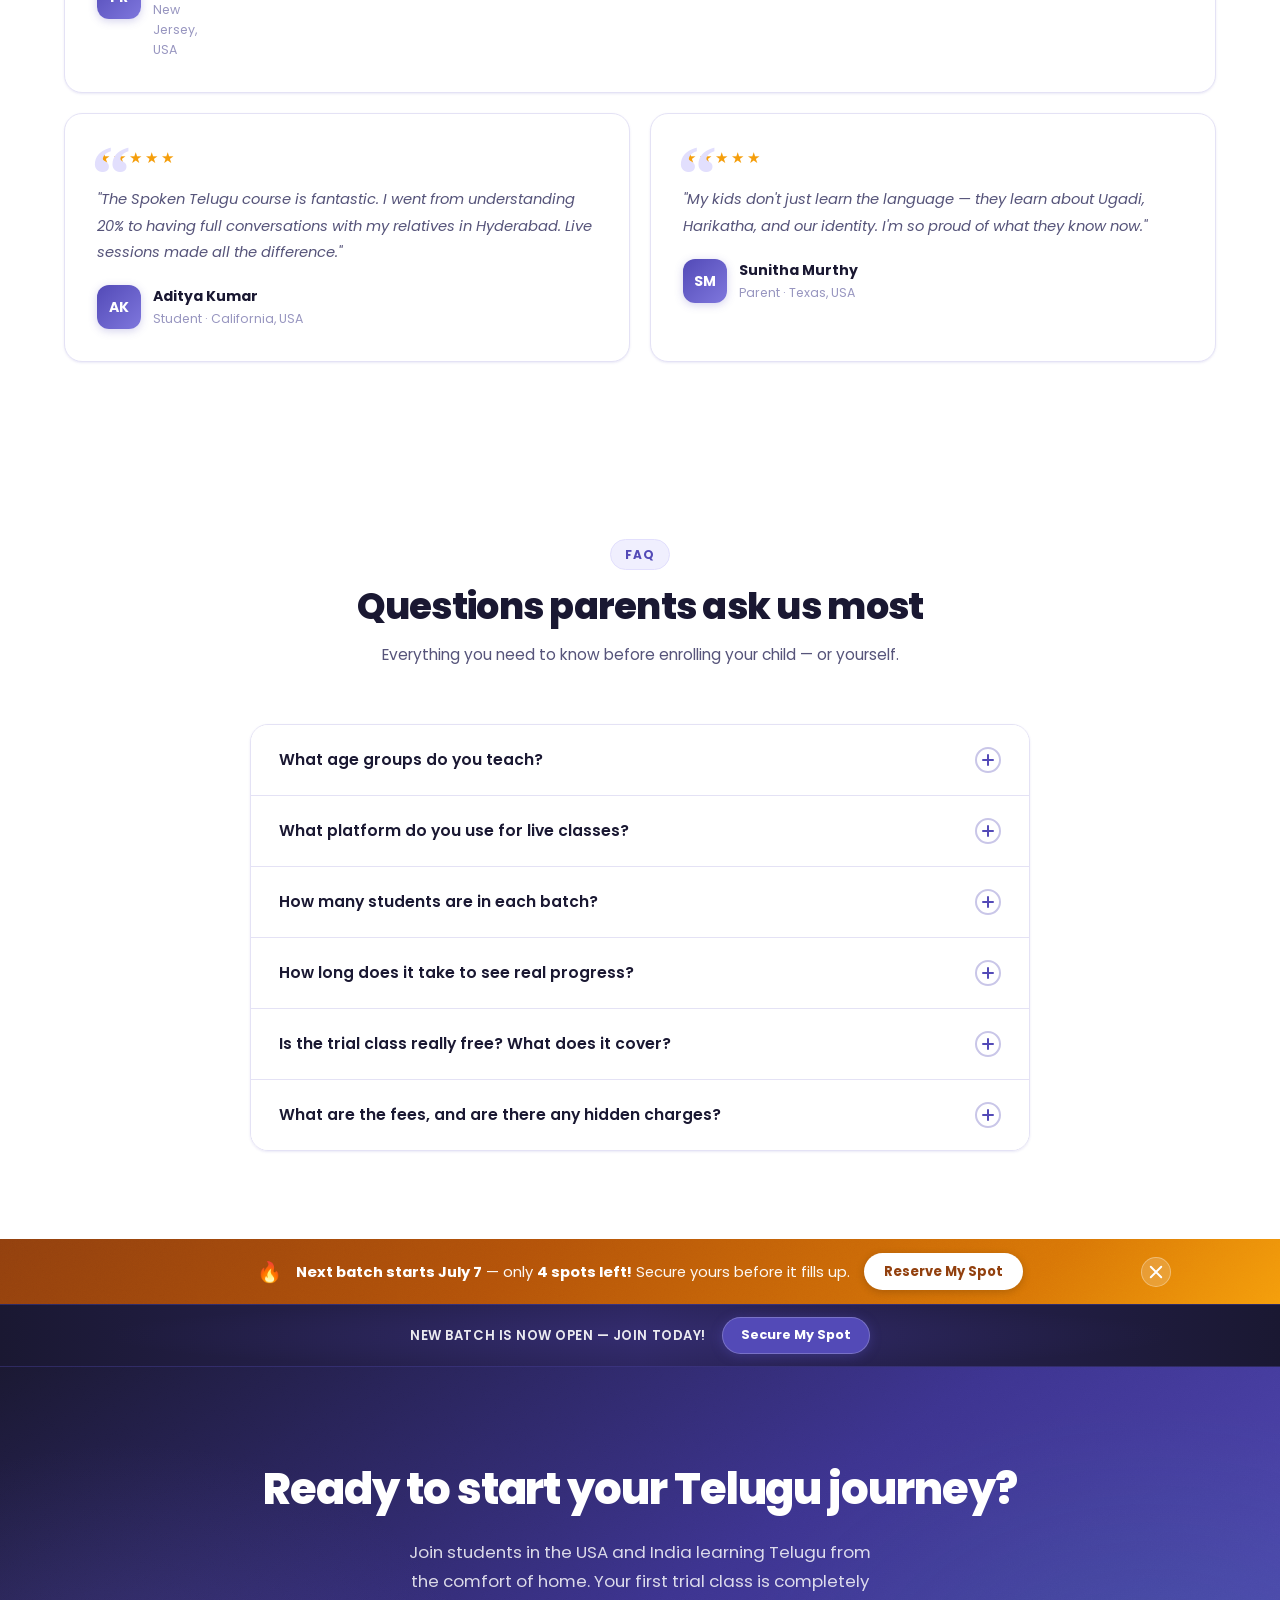
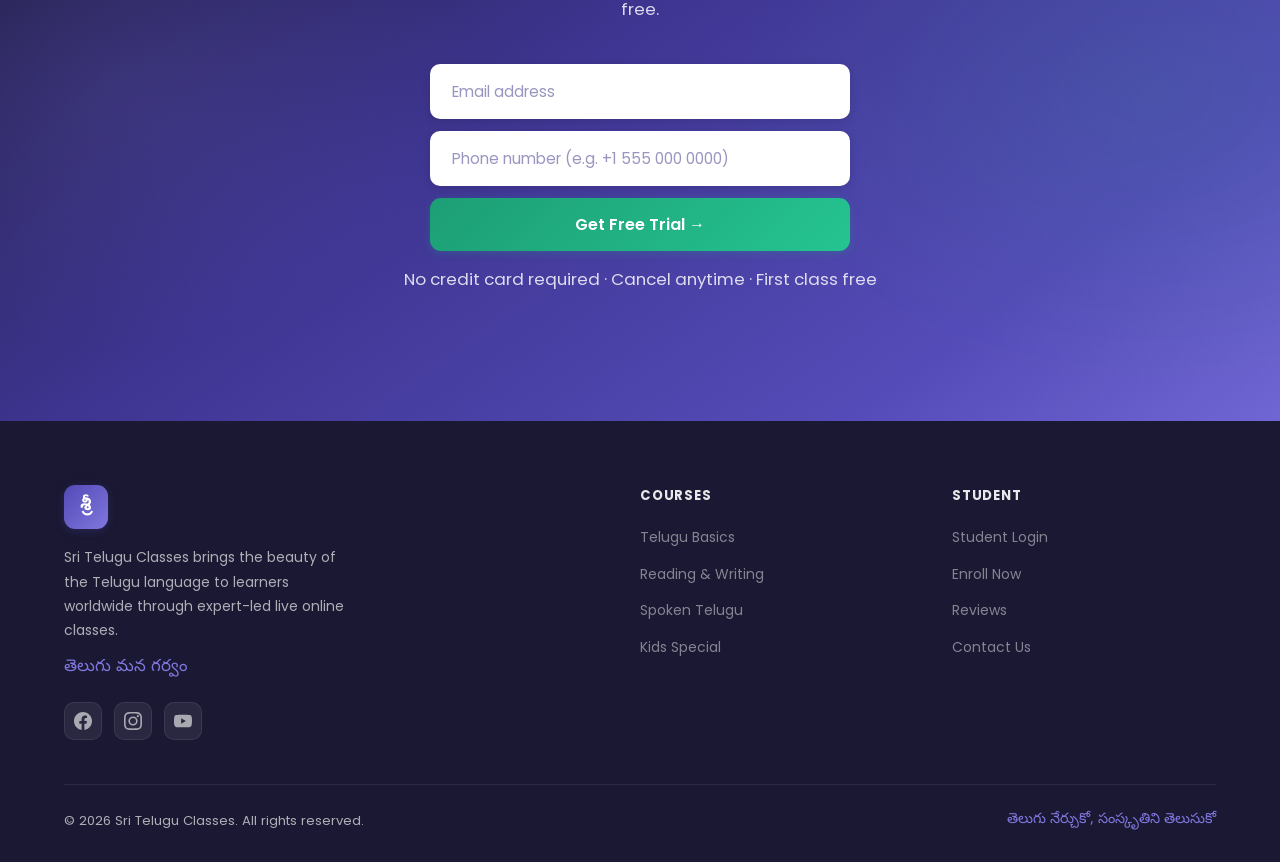
==== commit 12de6612: "Hero: comic-style illustration of kids learning Telugu Flat duotone SVG scene along the hero bottom " ====
--- a/index.html
+++ b/index.html
@@ -174,6 +174,11 @@
     <span class="hero-char telugu">శ్రీ</span>
   </div>
 
+  <!-- Comic scene: kids learning Telugu -->
+  <div class="hero-scene" aria-hidden="true">
+    <img src="hero-scene.svg" alt="" loading="eager" decoding="async">
+  </div>
+
   <div class="hero-content">
     <h1>Learn <span class="hero-bilingual" aria-label="Telugu"><span class="hero-bilingual-en" aria-hidden="true">Telugu</span><span class="hero-bilingual-te telugu" aria-hidden="true">తెలుగు</span></span> with<br>Heart &amp; Culture</h1>
     <span class="hero-telugu telugu">శ్రీ తెలుగు తరగతులు</span>
--- a/styles.css
+++ b/styles.css
@@ -304,6 +304,27 @@
   0%, 100% { transform: translateY(0px) rotate(0deg); }
   30%       { transform: translateY(-18px) rotate(4deg); }
   65%       { transform: translateY(10px) rotate(-3deg); }
+}
+
+/* ── Hero comic scene: kids learning Telugu ── */
+.hero-scene {
+  position: absolute;
+  left: 0; right: 0; bottom: -2px;
+  z-index: 1;
+  pointer-events: none;
+  user-select: none;
+  opacity: .55;
+}
+.hero-scene img {
+  display: block;
+  width: 100%;
+  height: auto;
+  max-height: 230px;
+  object-fit: contain;
+  object-position: bottom center;
+}
+@media (max-width: 760px) {
+  .hero-scene { display: none; }
 }
 
 .hero-content {
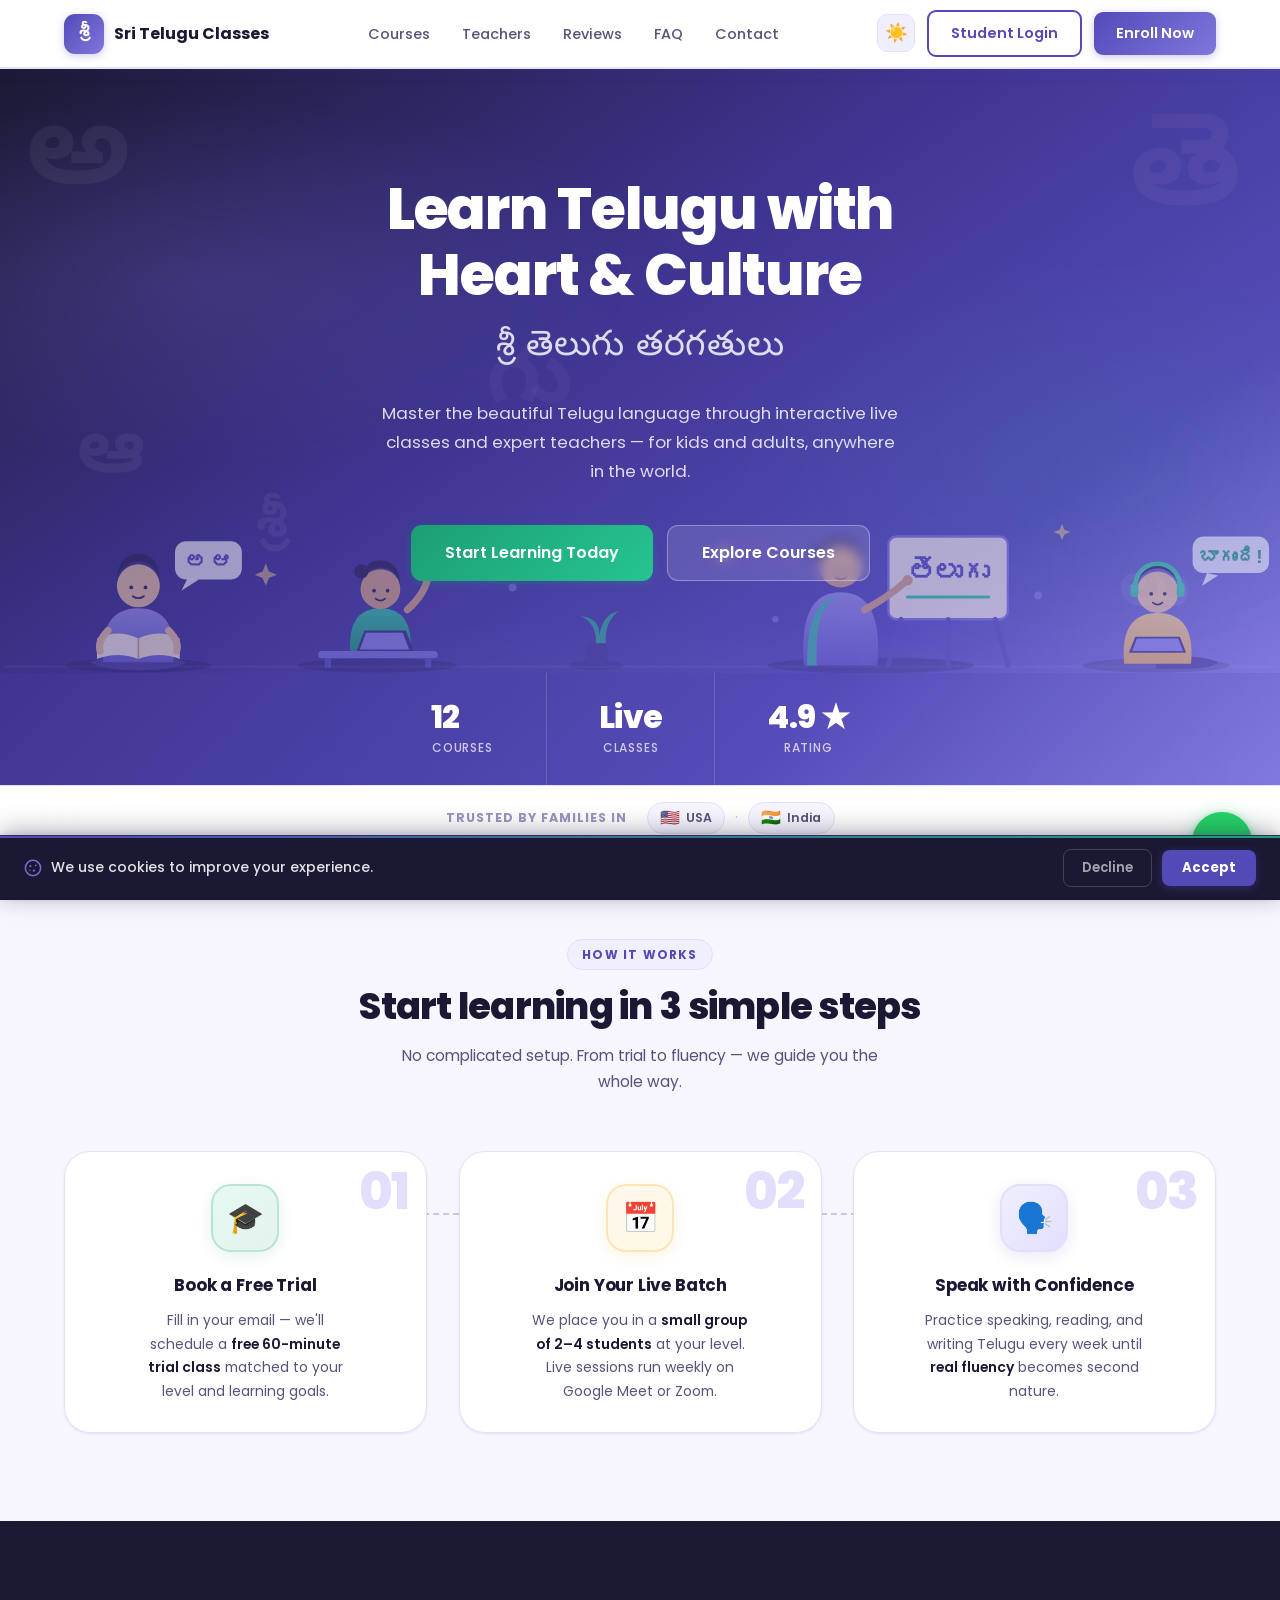
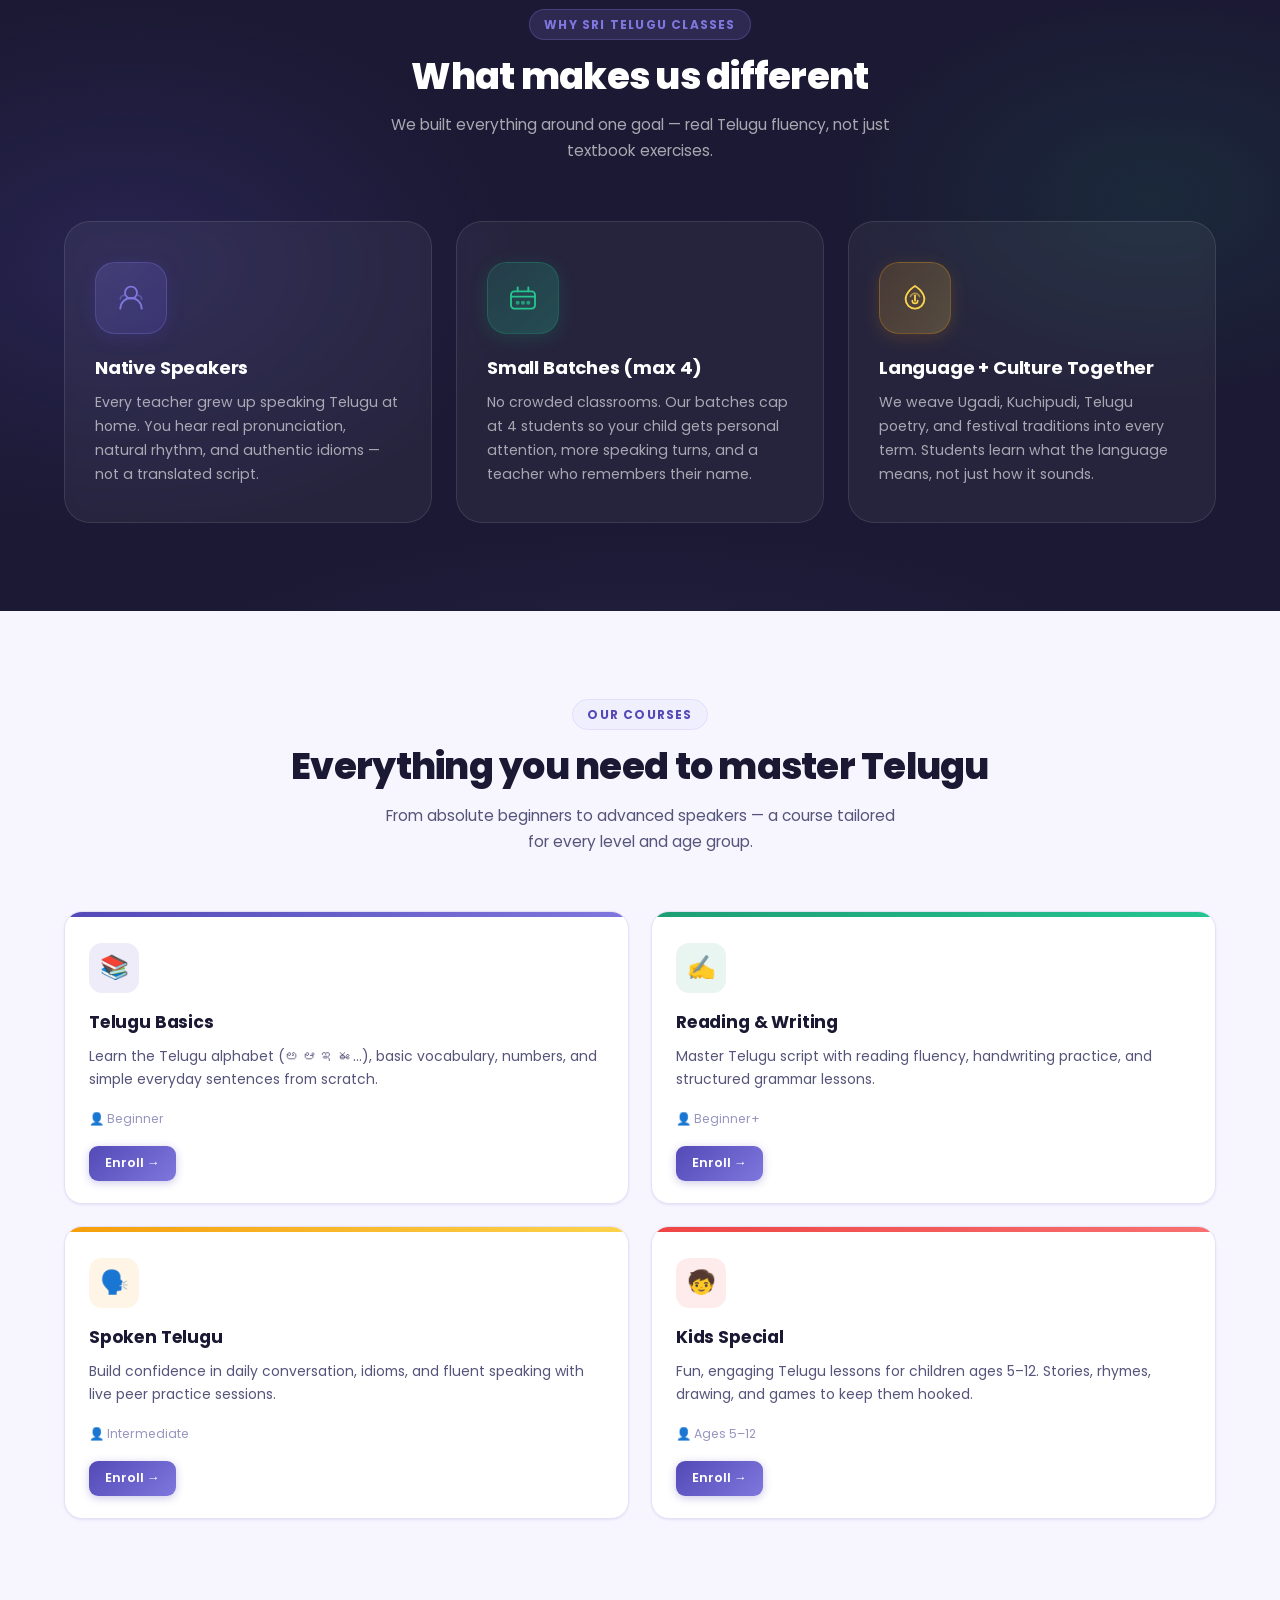
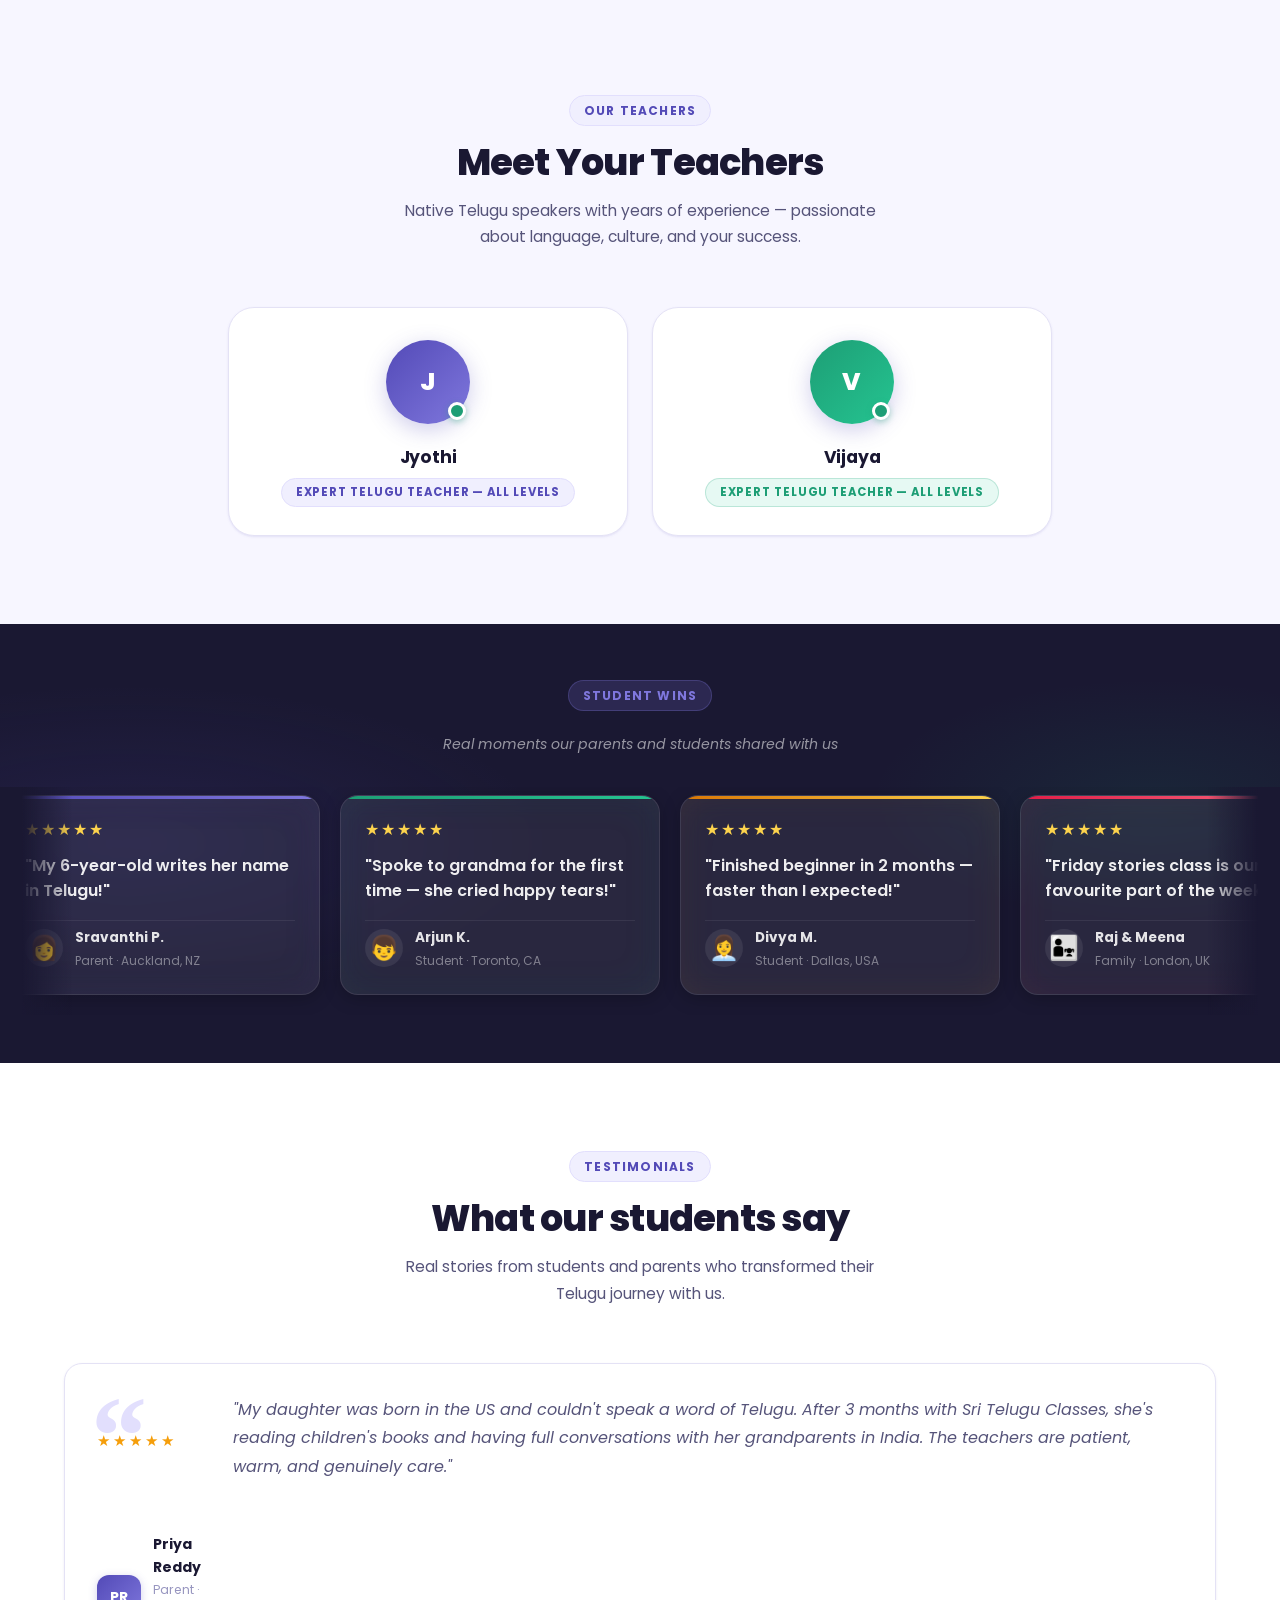
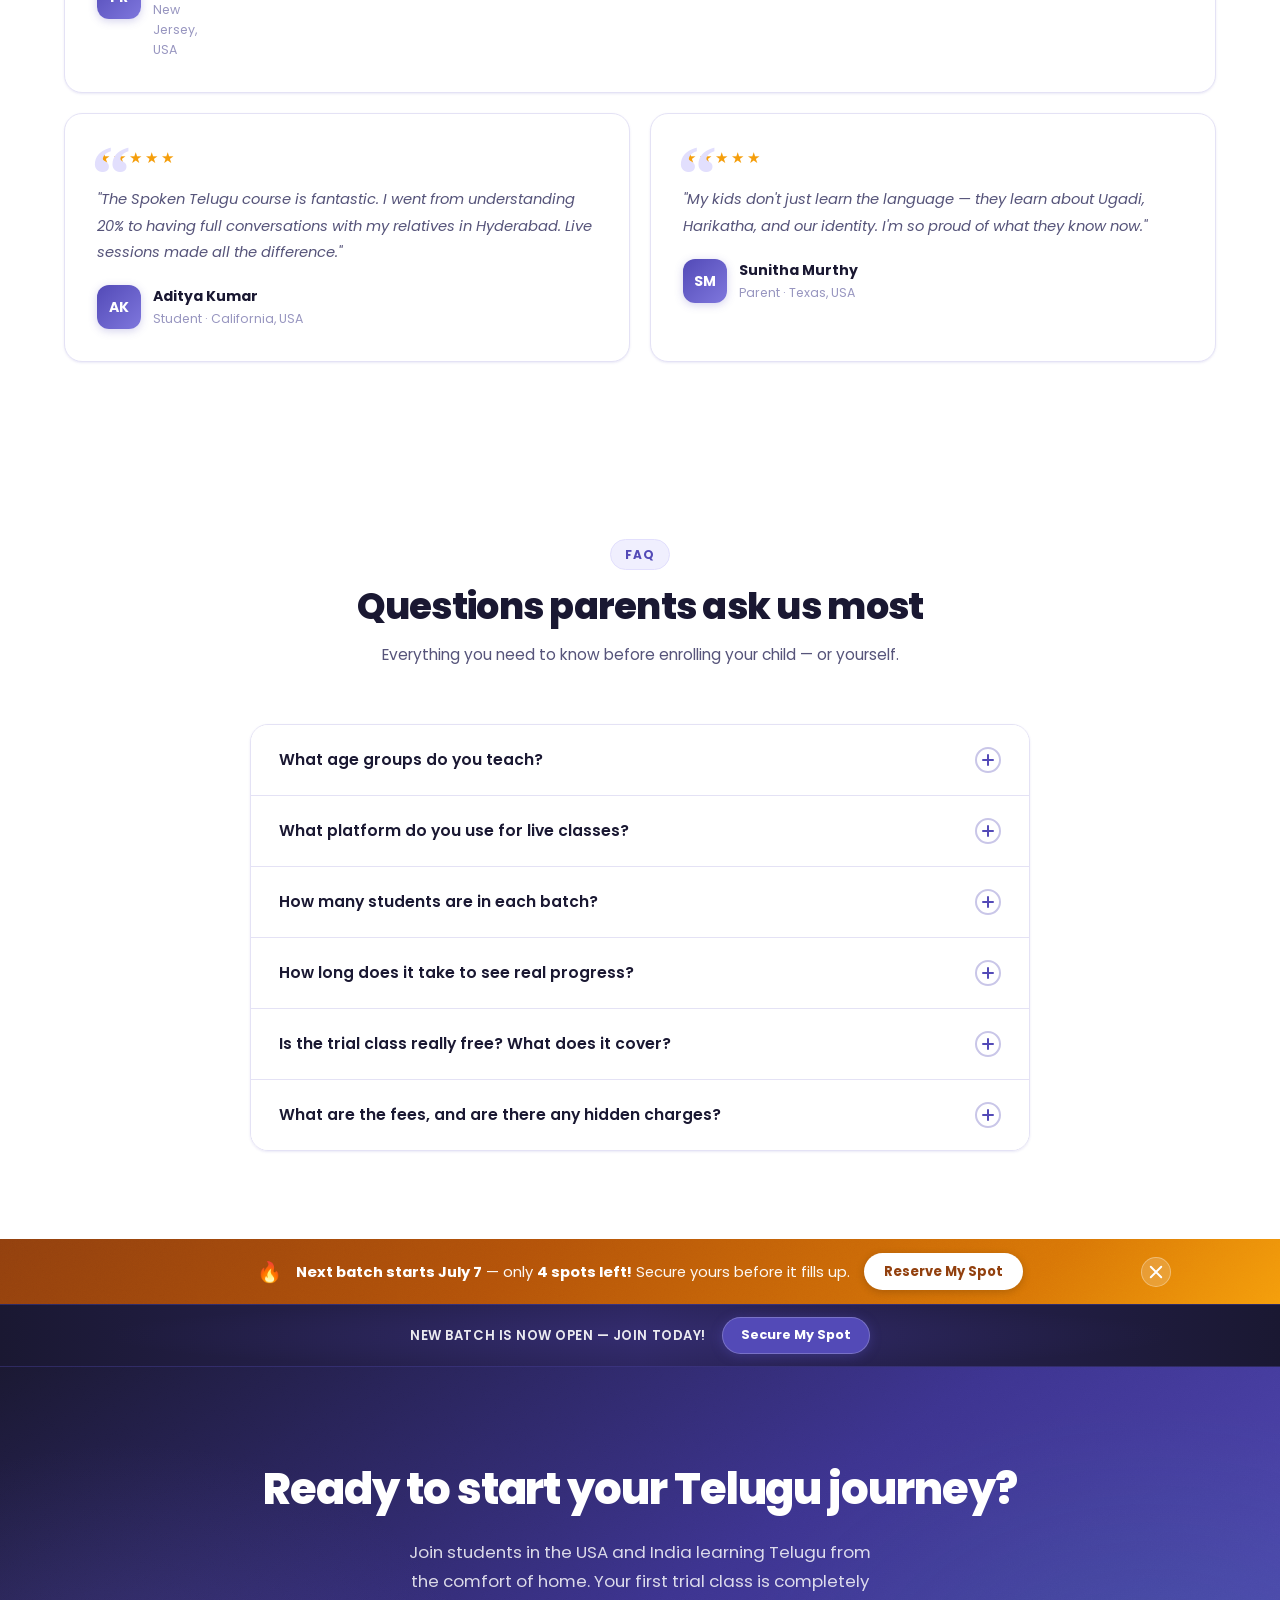
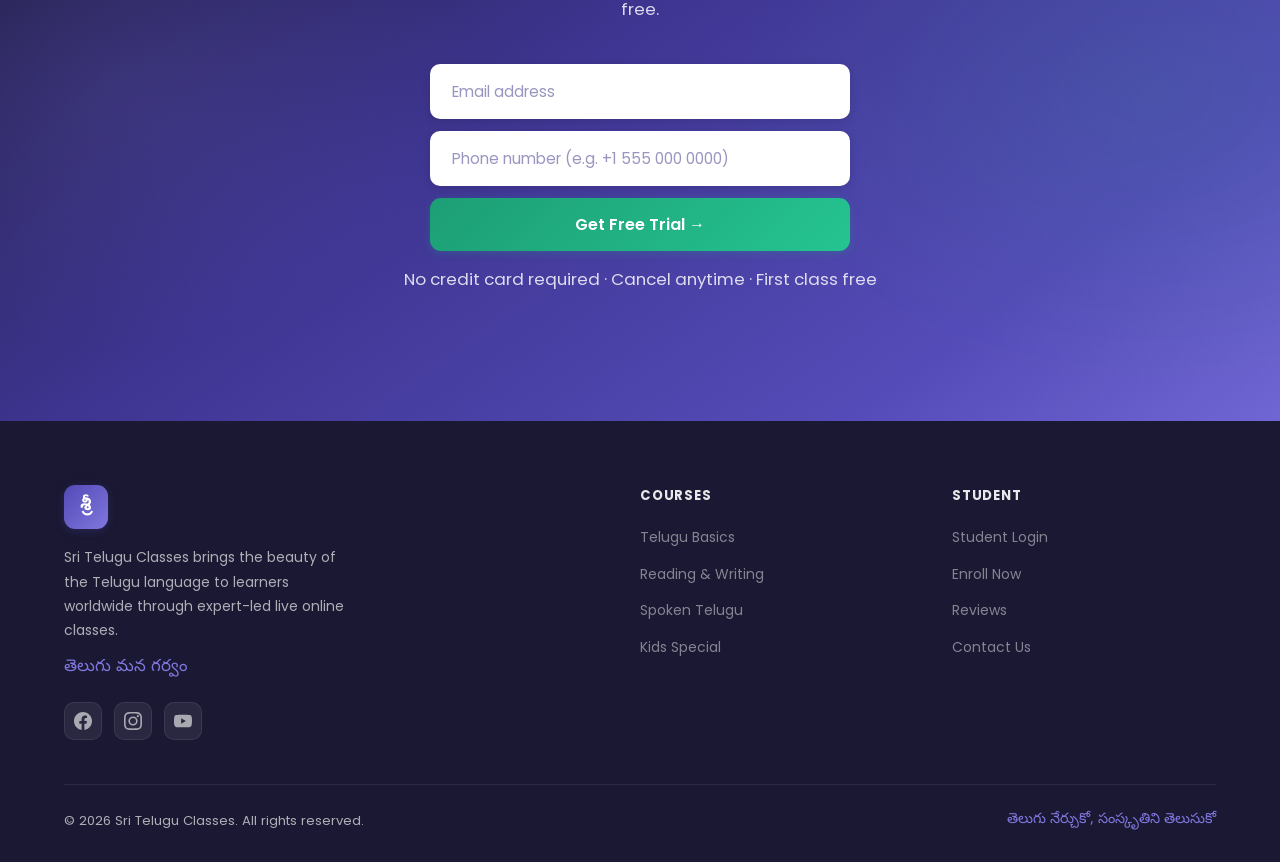
==== commit 31ec6e7b: "PWA: installable app with offline support Web app manifest (icons, shortcuts, standalone display), s" ====
--- a/index.html
+++ b/index.html
@@ -121,6 +121,14 @@
   <link rel="icon" type="image/png" sizes="32x32" href="favicon-32.png">
   <link rel="apple-touch-icon" href="apple-touch-icon.png">
 
+  <!-- ── PWA ── -->
+  <link rel="manifest" href="manifest.webmanifest">
+  <meta name="theme-color" content="#534AB7">
+  <meta name="mobile-web-app-capable" content="yes">
+  <meta name="apple-mobile-web-app-capable" content="yes">
+  <meta name="apple-mobile-web-app-status-bar-style" content="black-translucent">
+  <meta name="apple-mobile-web-app-title" content="Telugu Classes">
+
   <link rel="preconnect" href="https://fonts.googleapis.com">
   <link rel="preconnect" href="https://fonts.gstatic.com" crossorigin>
   <link href="https://fonts.googleapis.com/css2?family=Poppins:wght@300;400;500;600;700;800&family=Noto+Sans+Telugu:wght@400;600;700&display=swap" rel="stylesheet">
--- a/styles.css
+++ b/styles.css
@@ -4082,3 +4082,54 @@
   border-top-color: rgba(127,119,221,.18);
 }
 
+
+/* ── PWA install tip ── */
+.install-tip {
+  position: fixed;
+  left: 50%;
+  bottom: 18px;
+  transform: translateX(-50%);
+  z-index: 9300;
+  display: flex;
+  align-items: center;
+  gap: 12px;
+  max-width: min(92vw, 480px);
+  background: #1A1832;
+  color: #fff;
+  border: 1px solid rgba(127,119,221,.35);
+  border-radius: 14px;
+  padding: 12px 16px;
+  font-size: .85rem;
+  line-height: 1.45;
+  box-shadow: 0 12px 32px rgba(0,0,0,.35);
+  animation: install-tip-up .45s ease both;
+}
+@keyframes install-tip-up {
+  from { opacity: 0; transform: translate(-50%, 16px); }
+  to   { opacity: 1; transform: translate(-50%, 0); }
+}
+.install-tip-btn {
+  flex-shrink: 0;
+  background: var(--accent);
+  color: #fff;
+  border: none;
+  border-radius: 9px;
+  padding: 8px 16px;
+  font-family: inherit;
+  font-weight: 600;
+  font-size: .82rem;
+  cursor: pointer;
+}
+.install-tip-close {
+  flex-shrink: 0;
+  background: none;
+  border: none;
+  color: rgba(255,255,255,.6);
+  font-size: 1.3rem;
+  line-height: 1;
+  cursor: pointer;
+  padding: 2px 4px;
+}
+@media (prefers-reduced-motion: reduce) {
+  .install-tip { animation: none; }
+}
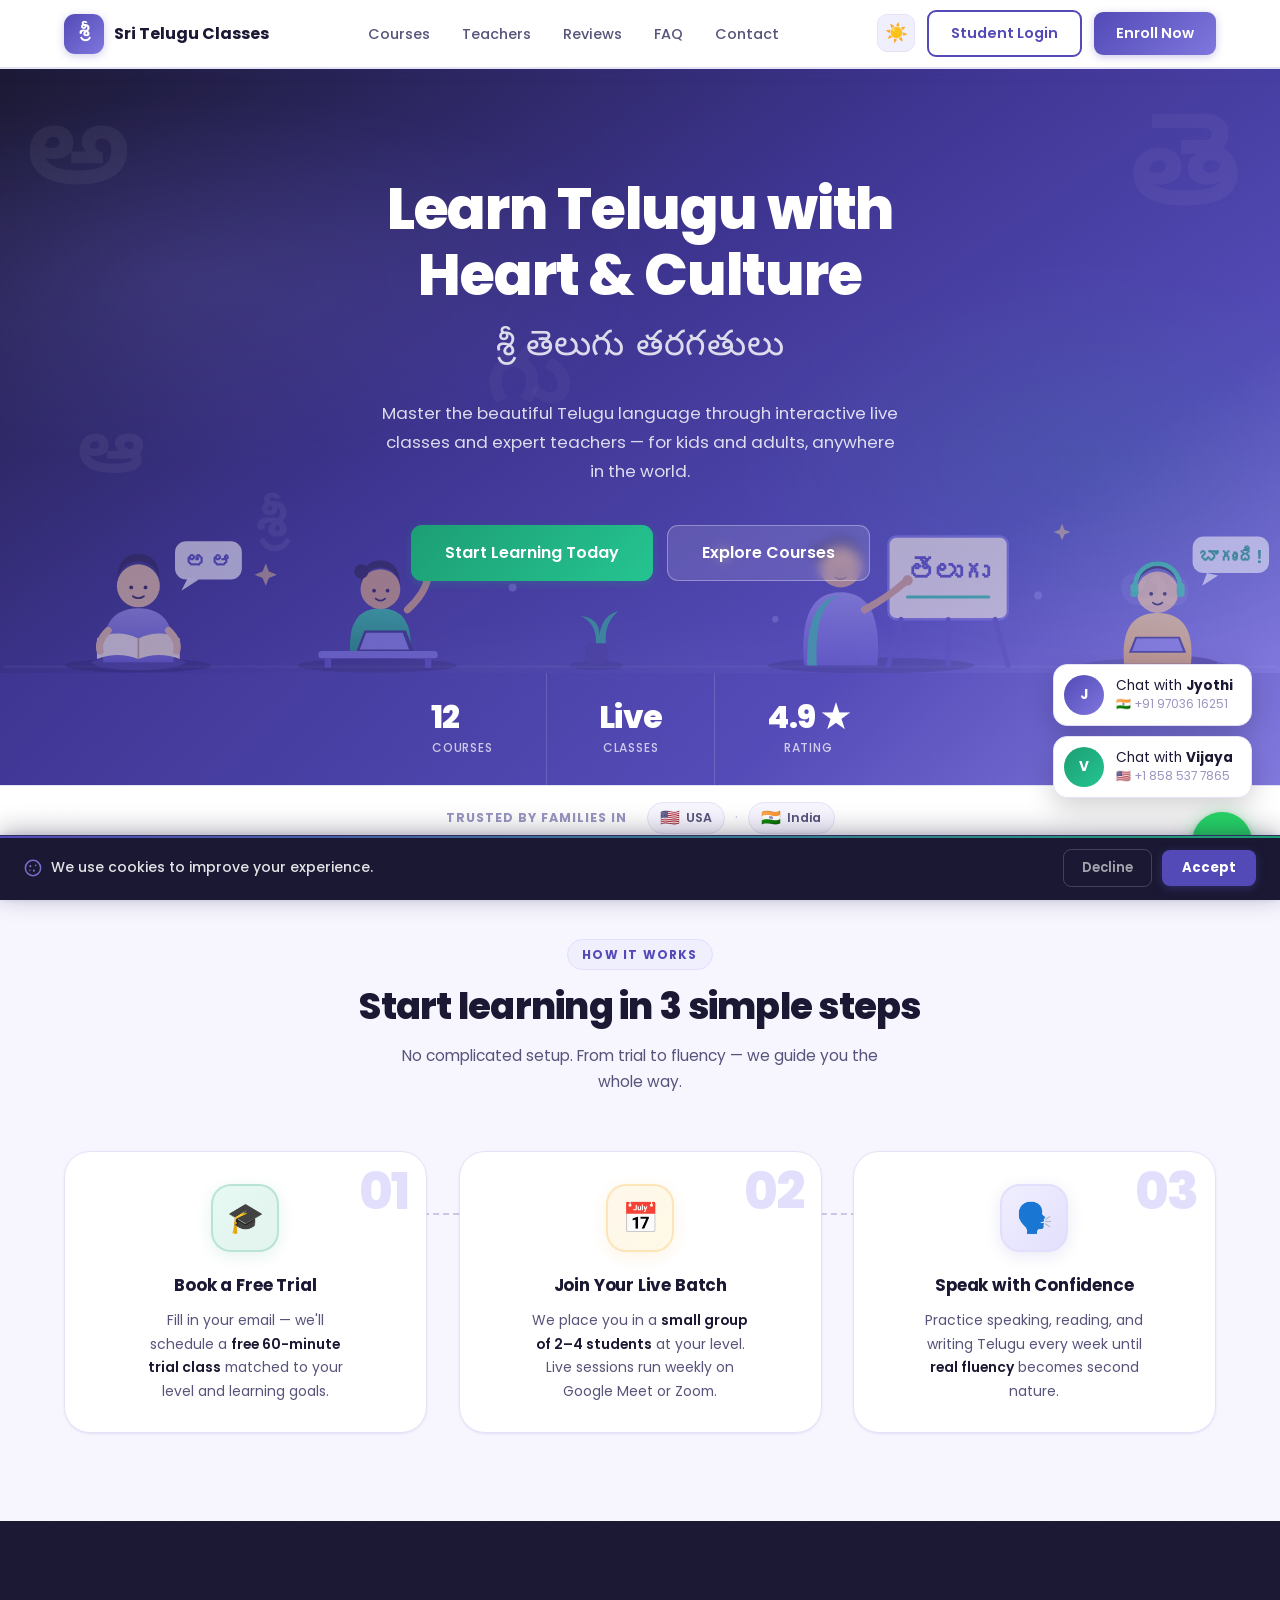
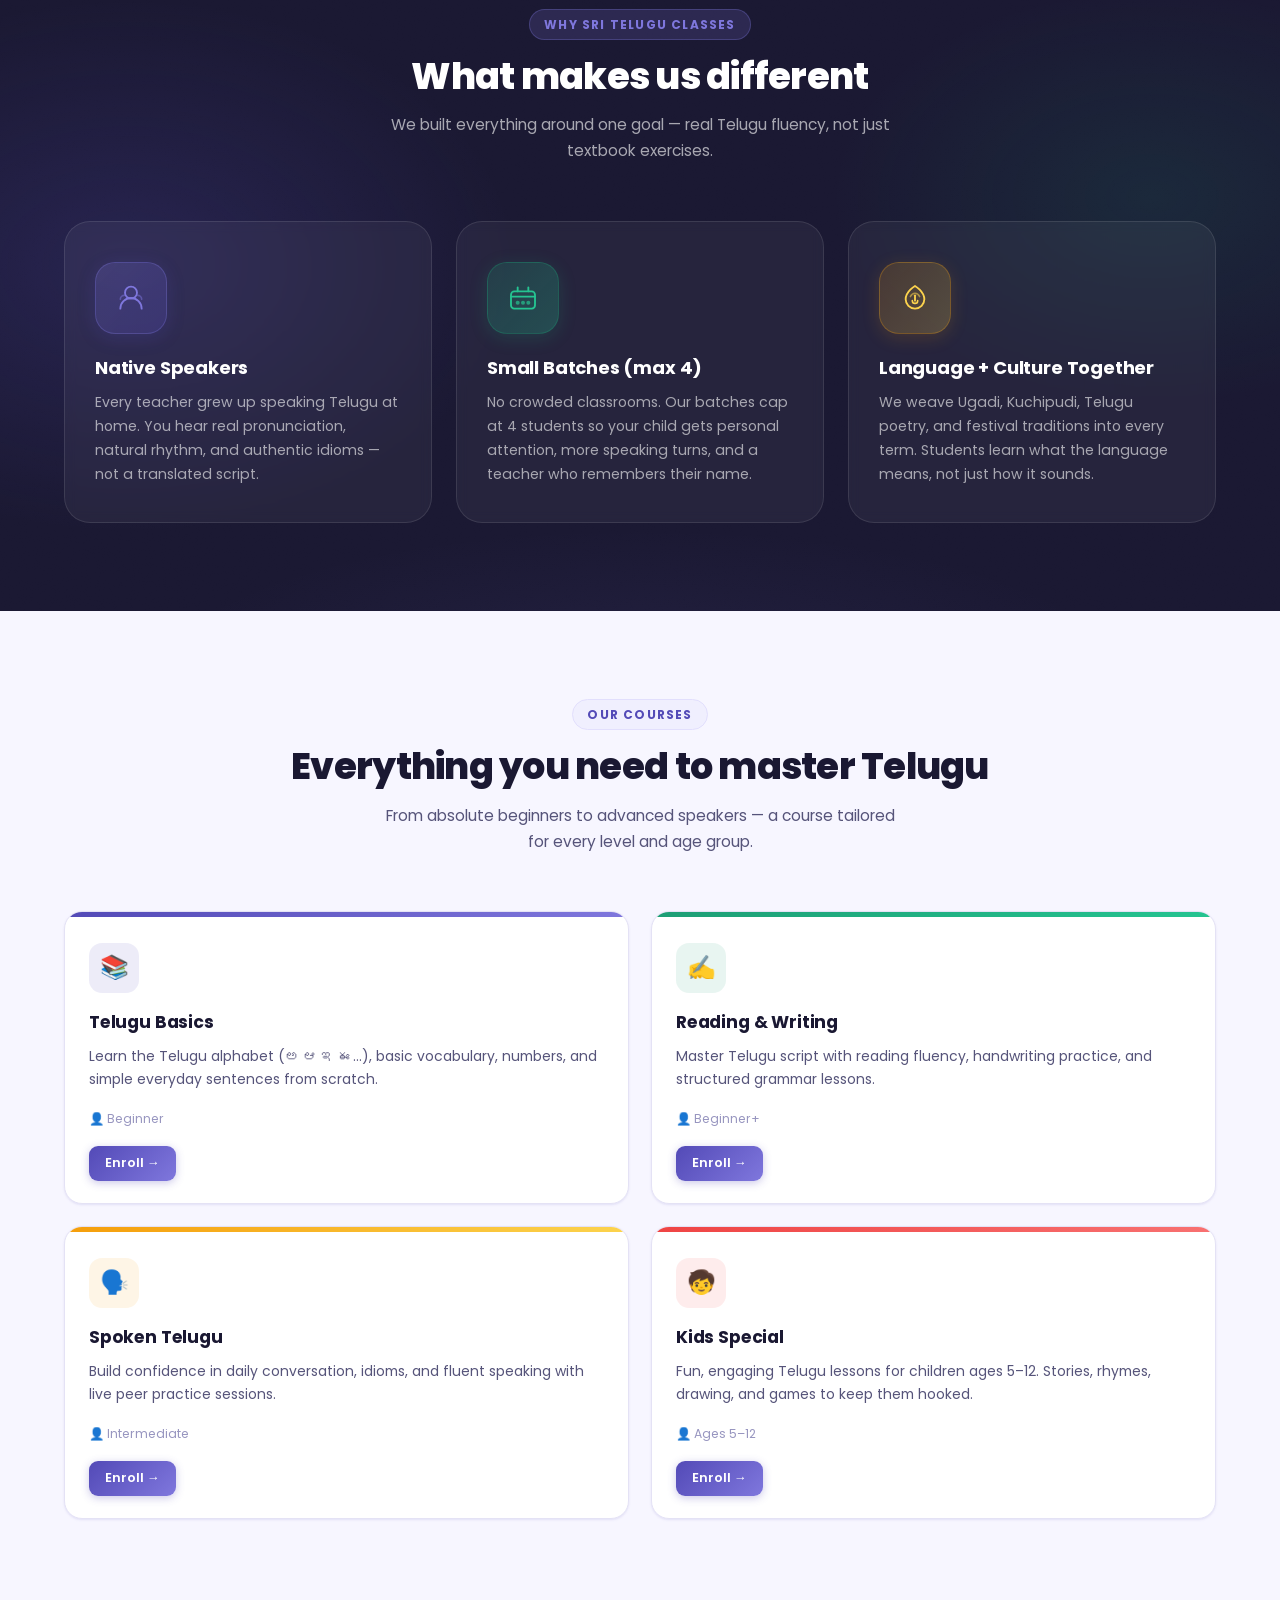
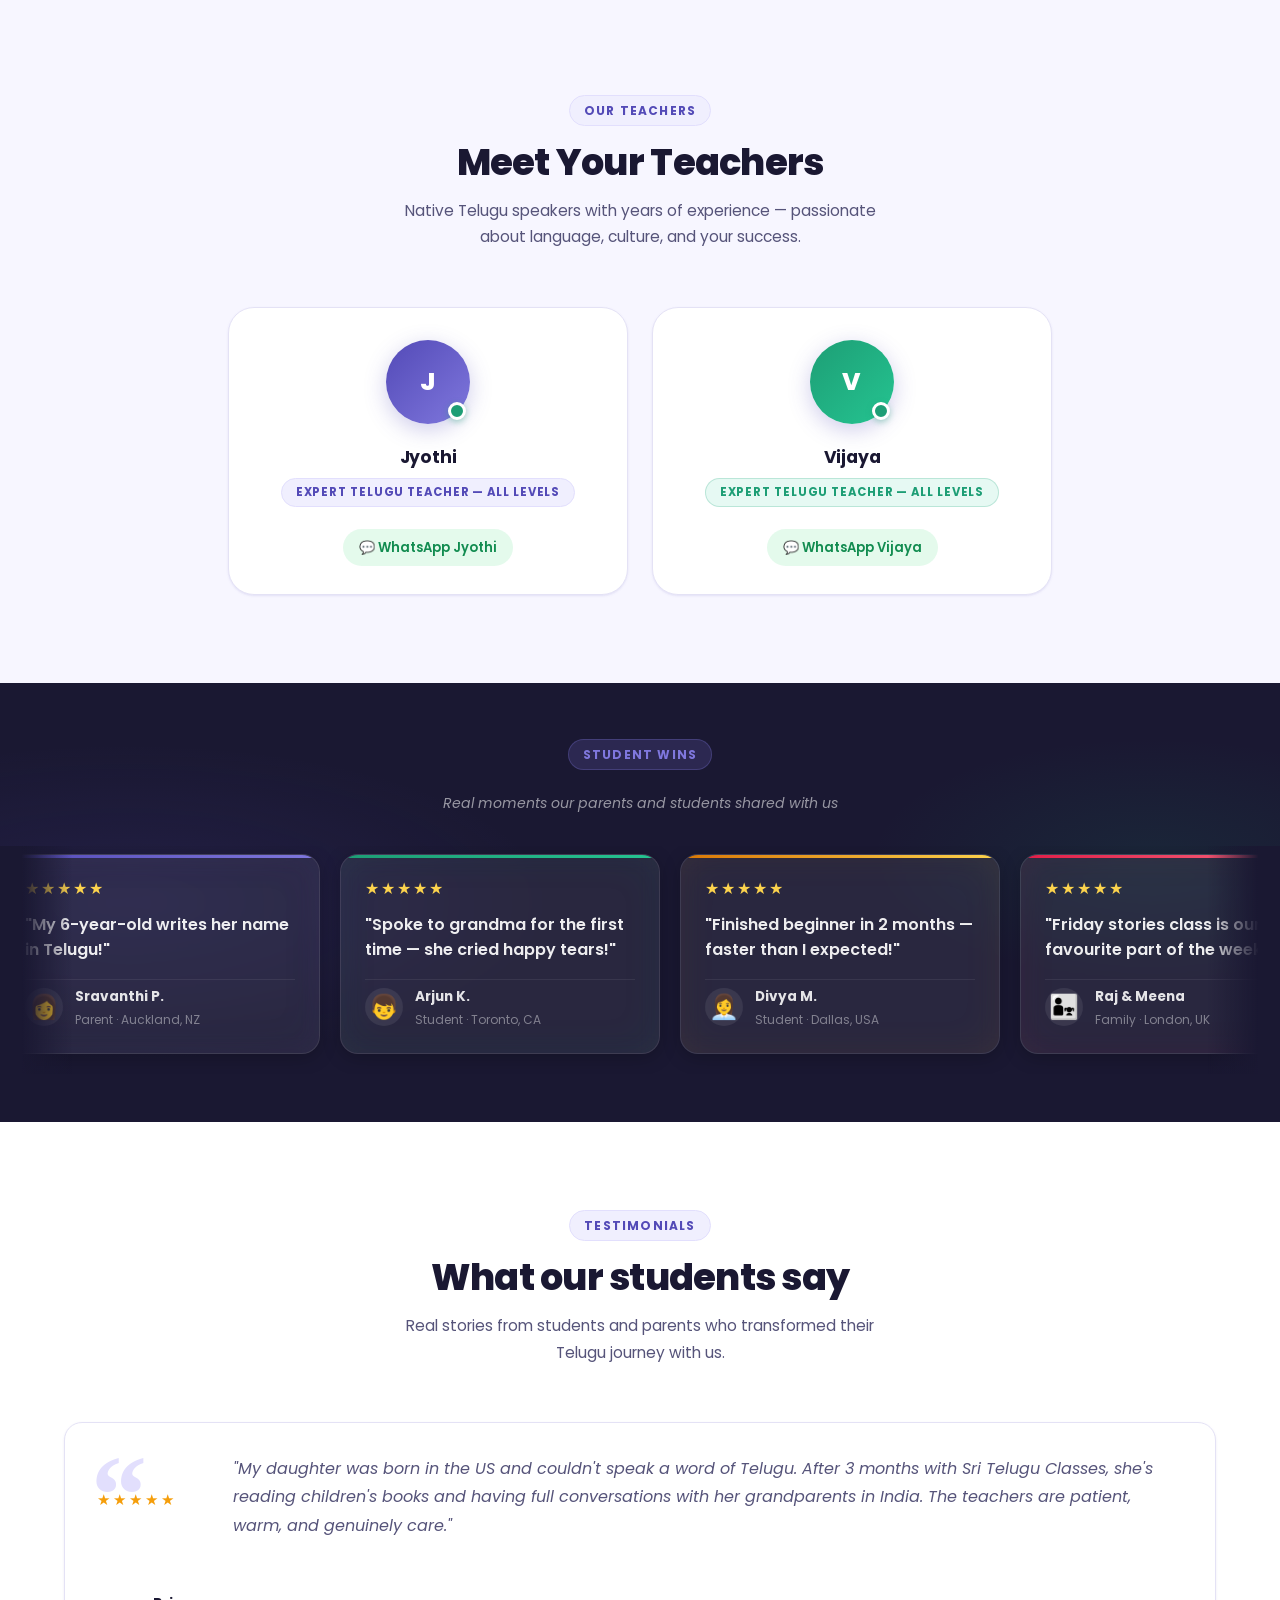
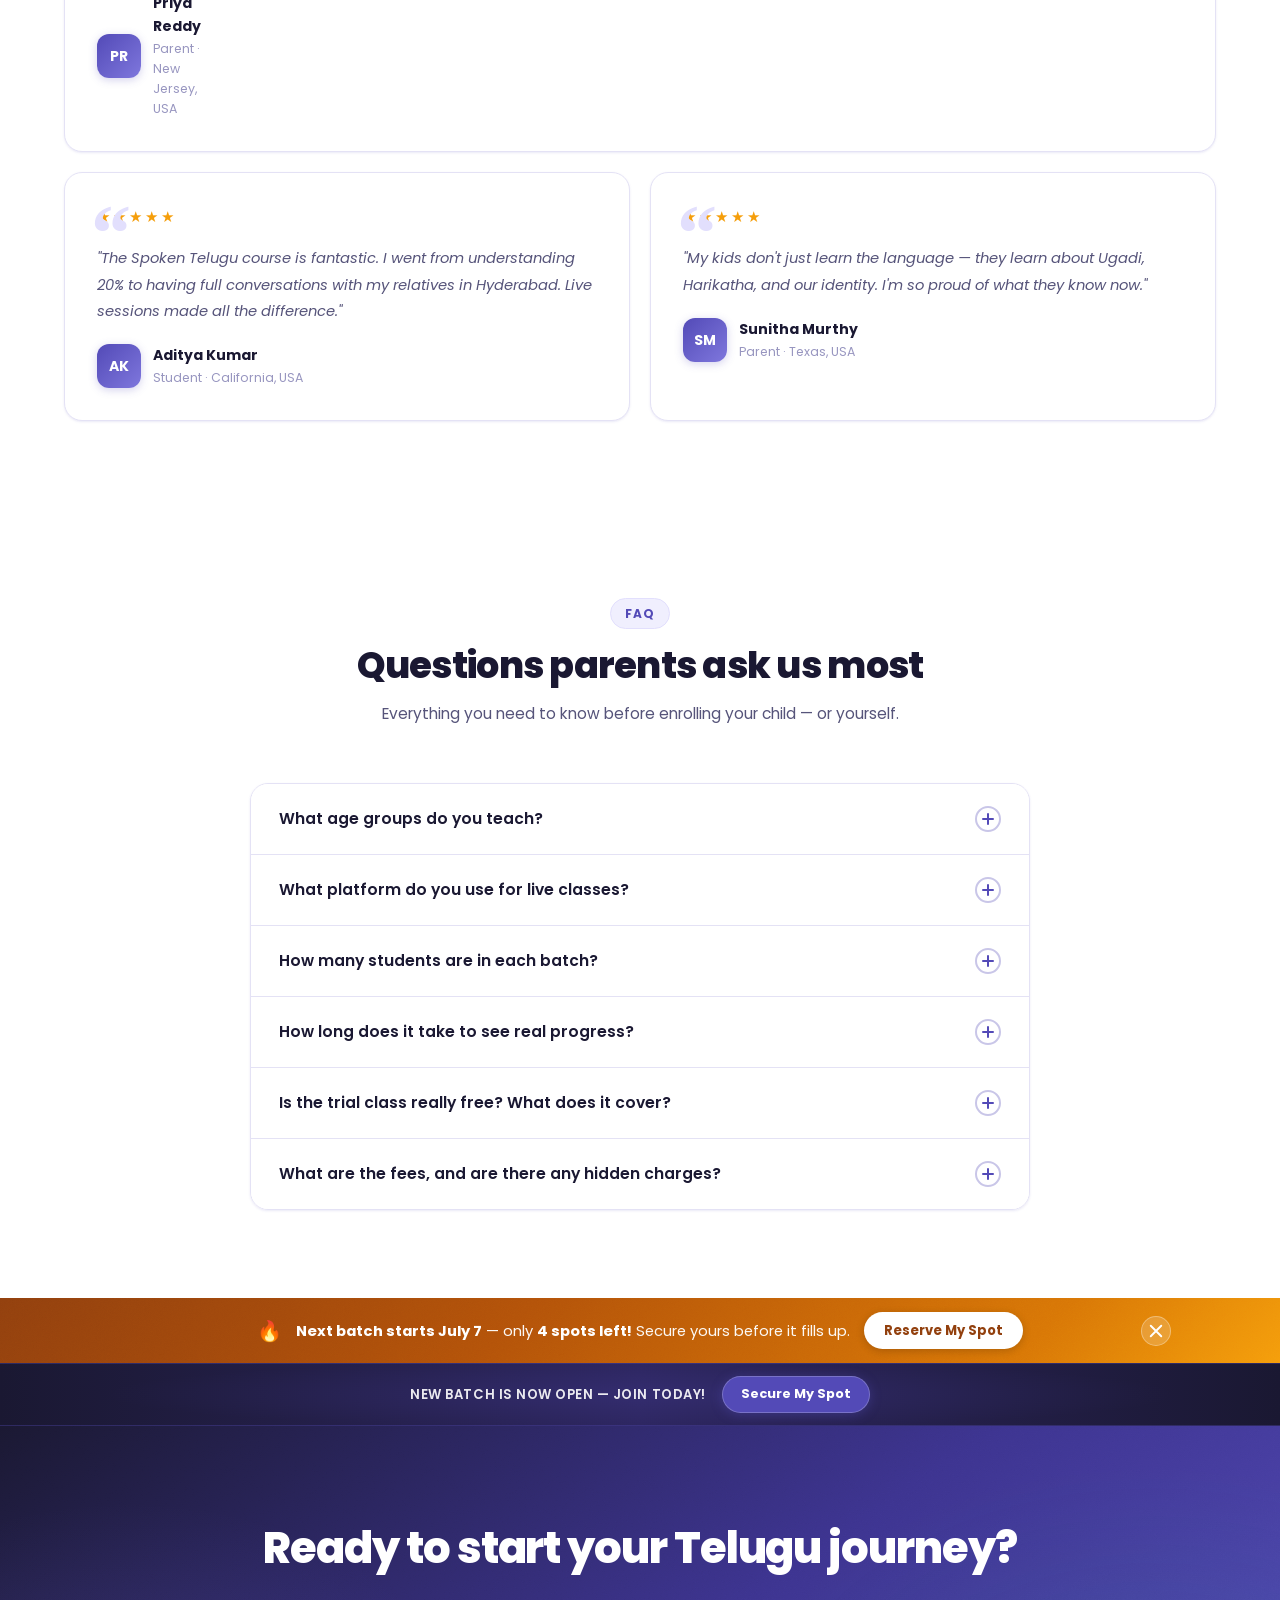
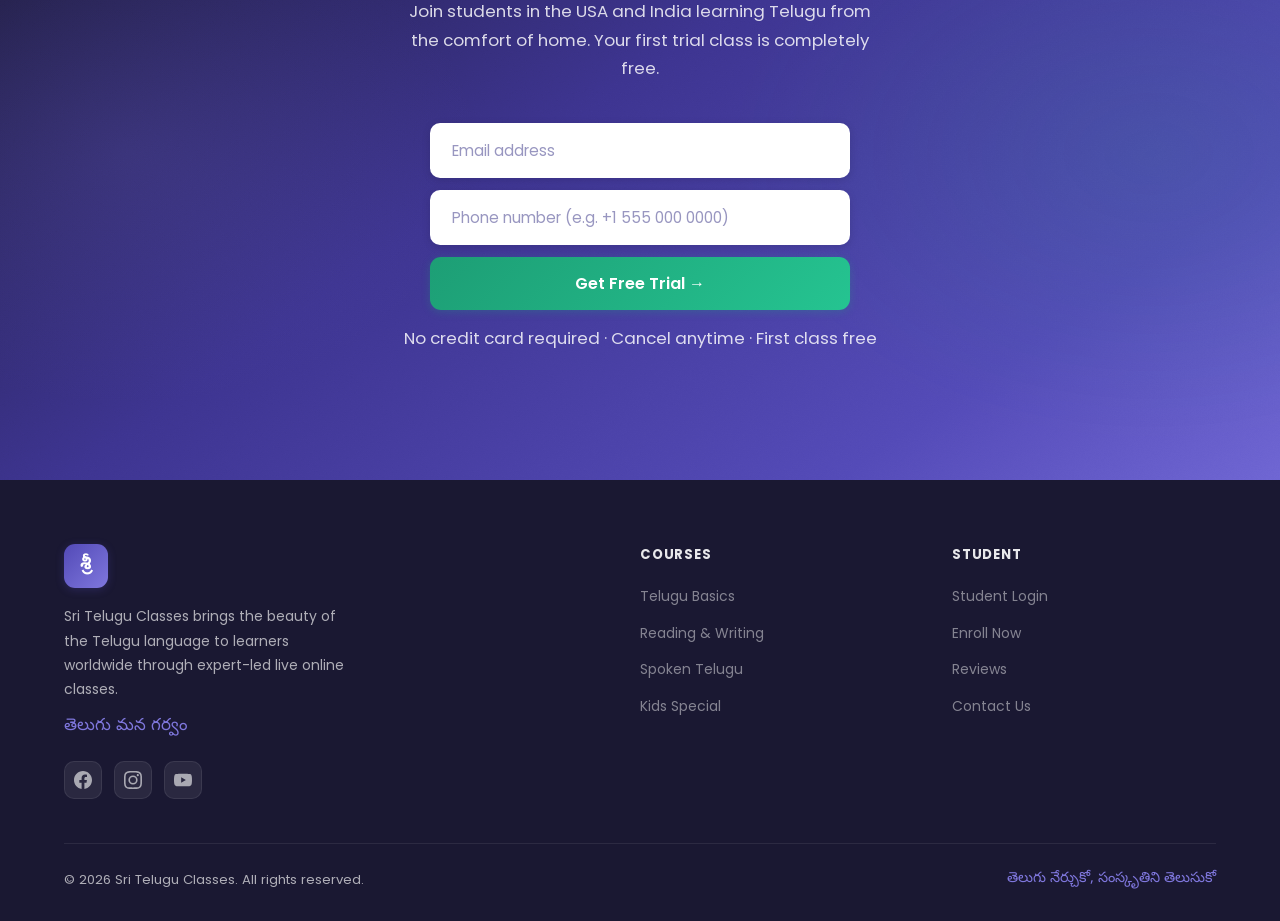
==== commit 54d3c16b: "WhatsApp: teacher chooser with both numbers (Jyothi +91, Vijaya +1) Floating button now opens a two-" ====
--- a/index.html
+++ b/index.html
@@ -413,6 +413,7 @@
       <div class="teacher-body">
         <h3 class="teacher-name">Jyothi</h3>
         <span class="teacher-badge teacher-badge--primary">Expert Telugu Teacher — All Levels</span>
+        <a href="https://wa.me/919703616251" target="_blank" rel="noopener noreferrer" class="teacher-wa">💬 WhatsApp Jyothi</a>
       </div>
     </div>
 
@@ -424,6 +425,7 @@
       <div class="teacher-body">
         <h3 class="teacher-name">Vijaya</h3>
         <span class="teacher-badge teacher-badge--accent">Expert Telugu Teacher — All Levels</span>
+        <a href="https://wa.me/18585377865" target="_blank" rel="noopener noreferrer" class="teacher-wa">💬 WhatsApp Vijaya</a>
       </div>
     </div>
 
@@ -699,23 +701,36 @@
   </button>
 </div>
 
-<!-- ════════ WHATSAPP FLOAT BUTTON ════════ -->
-<a href="https://wa.me/18585377865"
-   class="whatsapp-float"
-   target="_blank"
-   rel="noopener noreferrer"
-   aria-label="Chat with us on WhatsApp">
-  <!-- WhatsApp SVG icon -->
-  <svg class="whatsapp-icon" viewBox="0 0 32 32" fill="none" xmlns="http://www.w3.org/2000/svg" aria-hidden="true">
-    <path fill-rule="evenodd" clip-rule="evenodd"
-      d="M16 2C8.268 2 2 8.268 2 16c0 2.476.666 4.797 1.83 6.79L2 30l7.42-1.795A13.938 13.938 0 0 0 16 30c7.732 0 14-6.268 14-14S23.732 2 16 2Z"
-      fill="#25D366"/>
-    <path fill-rule="evenodd" clip-rule="evenodd"
-      d="M21.8 18.682c-.304-.152-1.796-.885-2.074-.986-.278-.1-.48-.152-.682.152-.201.304-.78.986-.957 1.188-.176.203-.353.228-.657.076-.304-.152-1.283-.473-2.443-1.508-.903-.806-1.513-1.8-1.69-2.105-.177-.304-.019-.468.133-.62.136-.135.304-.354.456-.53.151-.177.201-.304.302-.506.1-.203.05-.38-.026-.532-.076-.152-.682-1.645-.934-2.252-.246-.59-.497-.51-.682-.52l-.582-.01c-.202 0-.53.076-.808.38-.278.303-1.063 1.038-1.063 2.532s1.088 2.938 1.24 3.14c.151.203 2.14 3.27 5.186 4.581.725.313 1.29.5 1.73.64.727.232 1.388.199 1.912.12.583-.086 1.796-.734 2.05-1.443.252-.709.252-1.317.176-1.443-.075-.127-.278-.203-.581-.355Z"
-      fill="#fff"/>
-  </svg>
-  <span class="whatsapp-tooltip">Chat with us</span>
-</a>
+<!-- ════════ WHATSAPP FLOAT BUTTON (teacher chooser) ════════ -->
+<div class="whatsapp-wrap" id="whatsappWrap">
+  <div class="whatsapp-menu" id="whatsappMenu" hidden>
+    <a href="https://wa.me/919703616251" target="_blank" rel="noopener noreferrer" class="whatsapp-menu-item">
+      <span class="whatsapp-menu-avatar" style="background:linear-gradient(135deg,#534AB7,#7F77DD);">J</span>
+      <span>Chat with <strong>Jyothi</strong><br><small>🇮🇳 +91 97036 16251</small></span>
+    </a>
+    <a href="https://wa.me/18585377865" target="_blank" rel="noopener noreferrer" class="whatsapp-menu-item">
+      <span class="whatsapp-menu-avatar" style="background:linear-gradient(135deg,#1D9E75,#25C491);">V</span>
+      <span>Chat with <strong>Vijaya</strong><br><small>🇺🇸 +1 858 537 7865</small></span>
+    </a>
+  </div>
+  <button type="button"
+     class="whatsapp-float"
+     id="whatsappBtn"
+     aria-expanded="false"
+     aria-controls="whatsappMenu"
+     aria-label="Chat with a teacher on WhatsApp">
+    <!-- WhatsApp SVG icon -->
+    <svg class="whatsapp-icon" viewBox="0 0 32 32" fill="none" xmlns="http://www.w3.org/2000/svg" aria-hidden="true">
+      <path fill-rule="evenodd" clip-rule="evenodd"
+        d="M16 2C8.268 2 2 8.268 2 16c0 2.476.666 4.797 1.83 6.79L2 30l7.42-1.795A13.938 13.938 0 0 0 16 30c7.732 0 14-6.268 14-14S23.732 2 16 2Z"
+        fill="#25D366"/>
+      <path fill-rule="evenodd" clip-rule="evenodd"
+        d="M21.8 18.682c-.304-.152-1.796-.885-2.074-.986-.278-.1-.48-.152-.682.152-.201.304-.78.986-.957 1.188-.176.203-.353.228-.657.076-.304-.152-1.283-.473-2.443-1.508-.903-.806-1.513-1.8-1.69-2.105-.177-.304-.019-.468.133-.62.136-.135.304-.354.456-.53.151-.177.201-.304.302-.506.1-.203.05-.38-.026-.532-.076-.152-.682-1.645-.934-2.252-.246-.59-.497-.51-.682-.52l-.582-.01c-.202 0-.53.076-.808.38-.278.303-1.063 1.038-1.063 2.532s1.088 2.938 1.24 3.14c.151.203 2.14 3.27 5.186 4.581.725.313 1.29.5 1.73.64.727.232 1.388.199 1.912.12.583-.086 1.796-.734 2.05-1.443.252-.709.252-1.317.176-1.443-.075-.127-.278-.203-.581-.355Z"
+        fill="#fff"/>
+    </svg>
+    <span class="whatsapp-tooltip">Chat with us</span>
+  </button>
+</div>
 
 <!-- ════════ FLOATING WORD OF THE DAY ════════ -->
 <div class="wotd-card" id="wotdCard" role="complementary" aria-label="Telugu Word of the Day" aria-live="polite">
--- a/styles.css
+++ b/styles.css
@@ -1214,6 +1214,64 @@
   .whatsapp-tooltip {
     display: none; /* hide tooltip on mobile — label is in aria-label */
   }
+}
+
+/* ── WhatsApp teacher chooser menu ── */
+.whatsapp-float { border: none; cursor: pointer; padding: 0; font-family: inherit; }
+.whatsapp-menu {
+  position: fixed;
+  bottom: 102px;
+  right: 28px;
+  z-index: 9500;
+  display: flex;
+  flex-direction: column;
+  gap: 10px;
+  animation: wa-menu-up .25s ease both;
+}
+@keyframes wa-menu-up {
+  from { opacity: 0; transform: translateY(10px); }
+  to   { opacity: 1; transform: translateY(0); }
+}
+.whatsapp-menu-item {
+  display: flex;
+  align-items: center;
+  gap: 12px;
+  background: #fff;
+  color: var(--text);
+  border: 1px solid var(--border);
+  border-radius: 14px;
+  padding: 10px 18px 10px 10px;
+  font-size: .85rem;
+  line-height: 1.35;
+  text-decoration: none;
+  box-shadow: 0 10px 28px rgba(0,0,0,.18);
+  transition: transform .15s ease, box-shadow .15s ease;
+}
+.whatsapp-menu-item:hover {
+  transform: translateY(-2px);
+  box-shadow: 0 14px 32px rgba(0,0,0,.22);
+}
+.whatsapp-menu-item small { color: var(--text-muted); font-size: .74rem; }
+.whatsapp-menu-avatar {
+  width: 40px;
+  height: 40px;
+  border-radius: 50%;
+  display: flex;
+  align-items: center;
+  justify-content: center;
+  color: #fff;
+  font-weight: 700;
+  flex-shrink: 0;
+}
+[data-theme="dark"] .whatsapp-menu-item {
+  background: var(--card-bg);
+  border-color: var(--border);
+}
+@media (max-width: 600px) {
+  .whatsapp-menu { bottom: 86px; right: 18px; }
+}
+@media (prefers-reduced-motion: reduce) {
+  .whatsapp-menu { animation: none; }
 }
 
 /* ============================
@@ -4132,4 +4190,27 @@
 }
 @media (prefers-reduced-motion: reduce) {
   .install-tip { animation: none; }
+}
+/* ── Teacher card WhatsApp link ── */
+.teacher-wa {
+  display: inline-flex;
+  align-items: center;
+  gap: 6px;
+  margin-top: 12px;
+  padding: 8px 16px;
+  border-radius: 99px;
+  background: rgba(37,211,102,.12);
+  color: #128C50;
+  font-size: .82rem;
+  font-weight: 600;
+  text-decoration: none;
+  transition: background .15s ease, transform .15s ease;
+}
+.teacher-wa:hover {
+  background: rgba(37,211,102,.22);
+  transform: translateY(-1px);
+}
+[data-theme="dark"] .teacher-wa {
+  background: rgba(37,211,102,.14);
+  color: #4ADE80;
 }
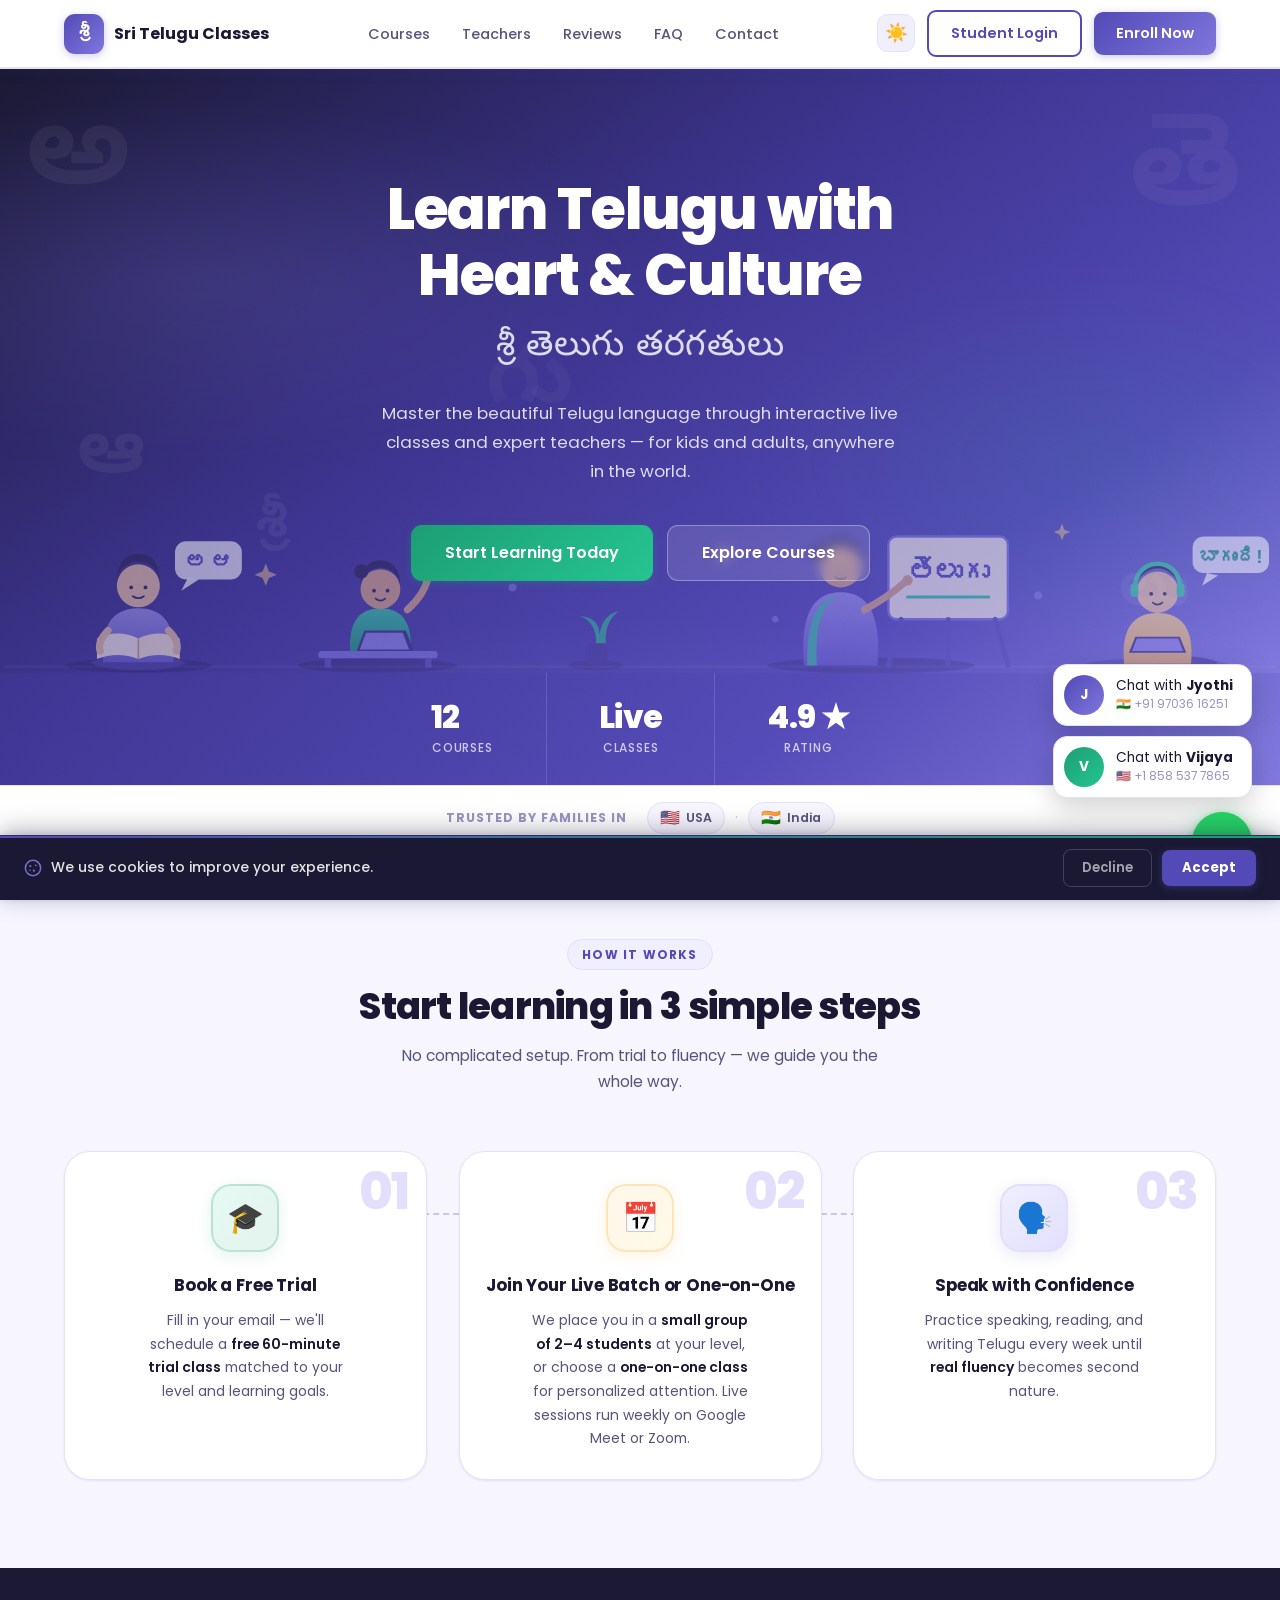
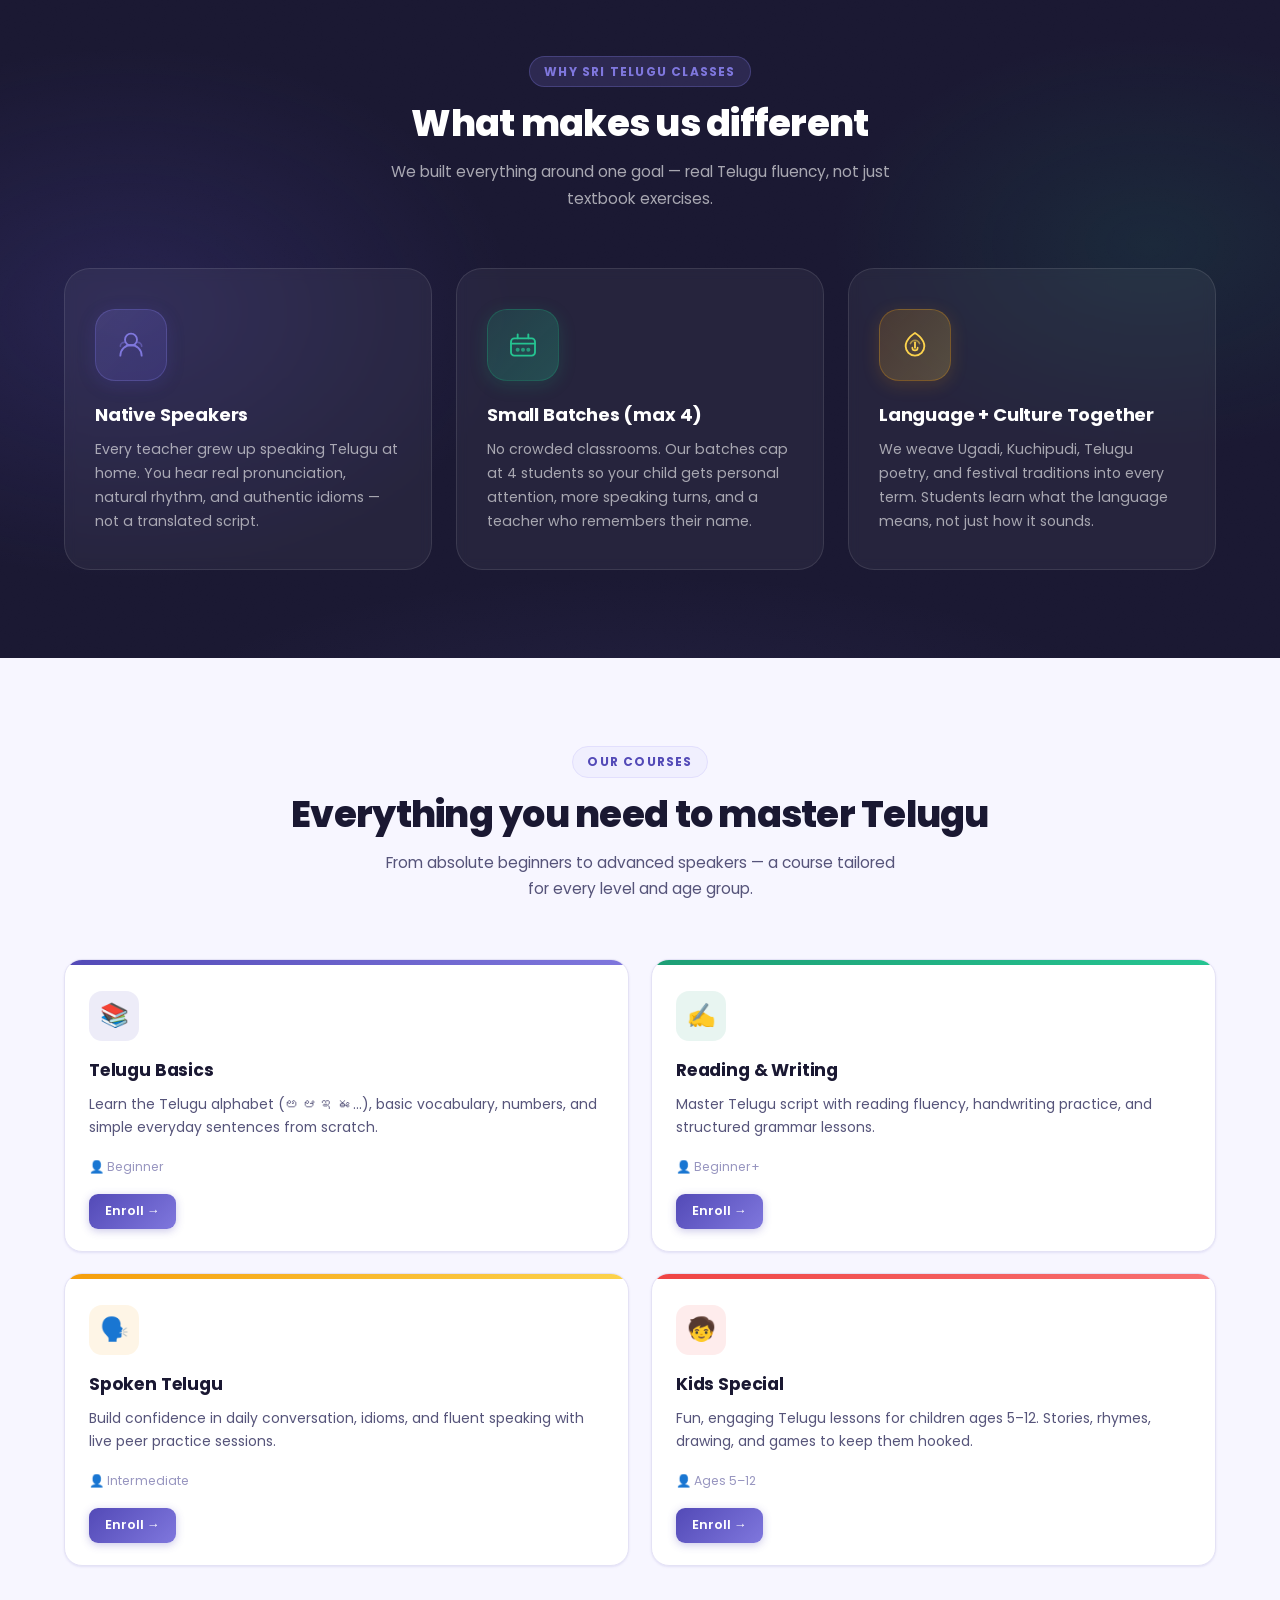
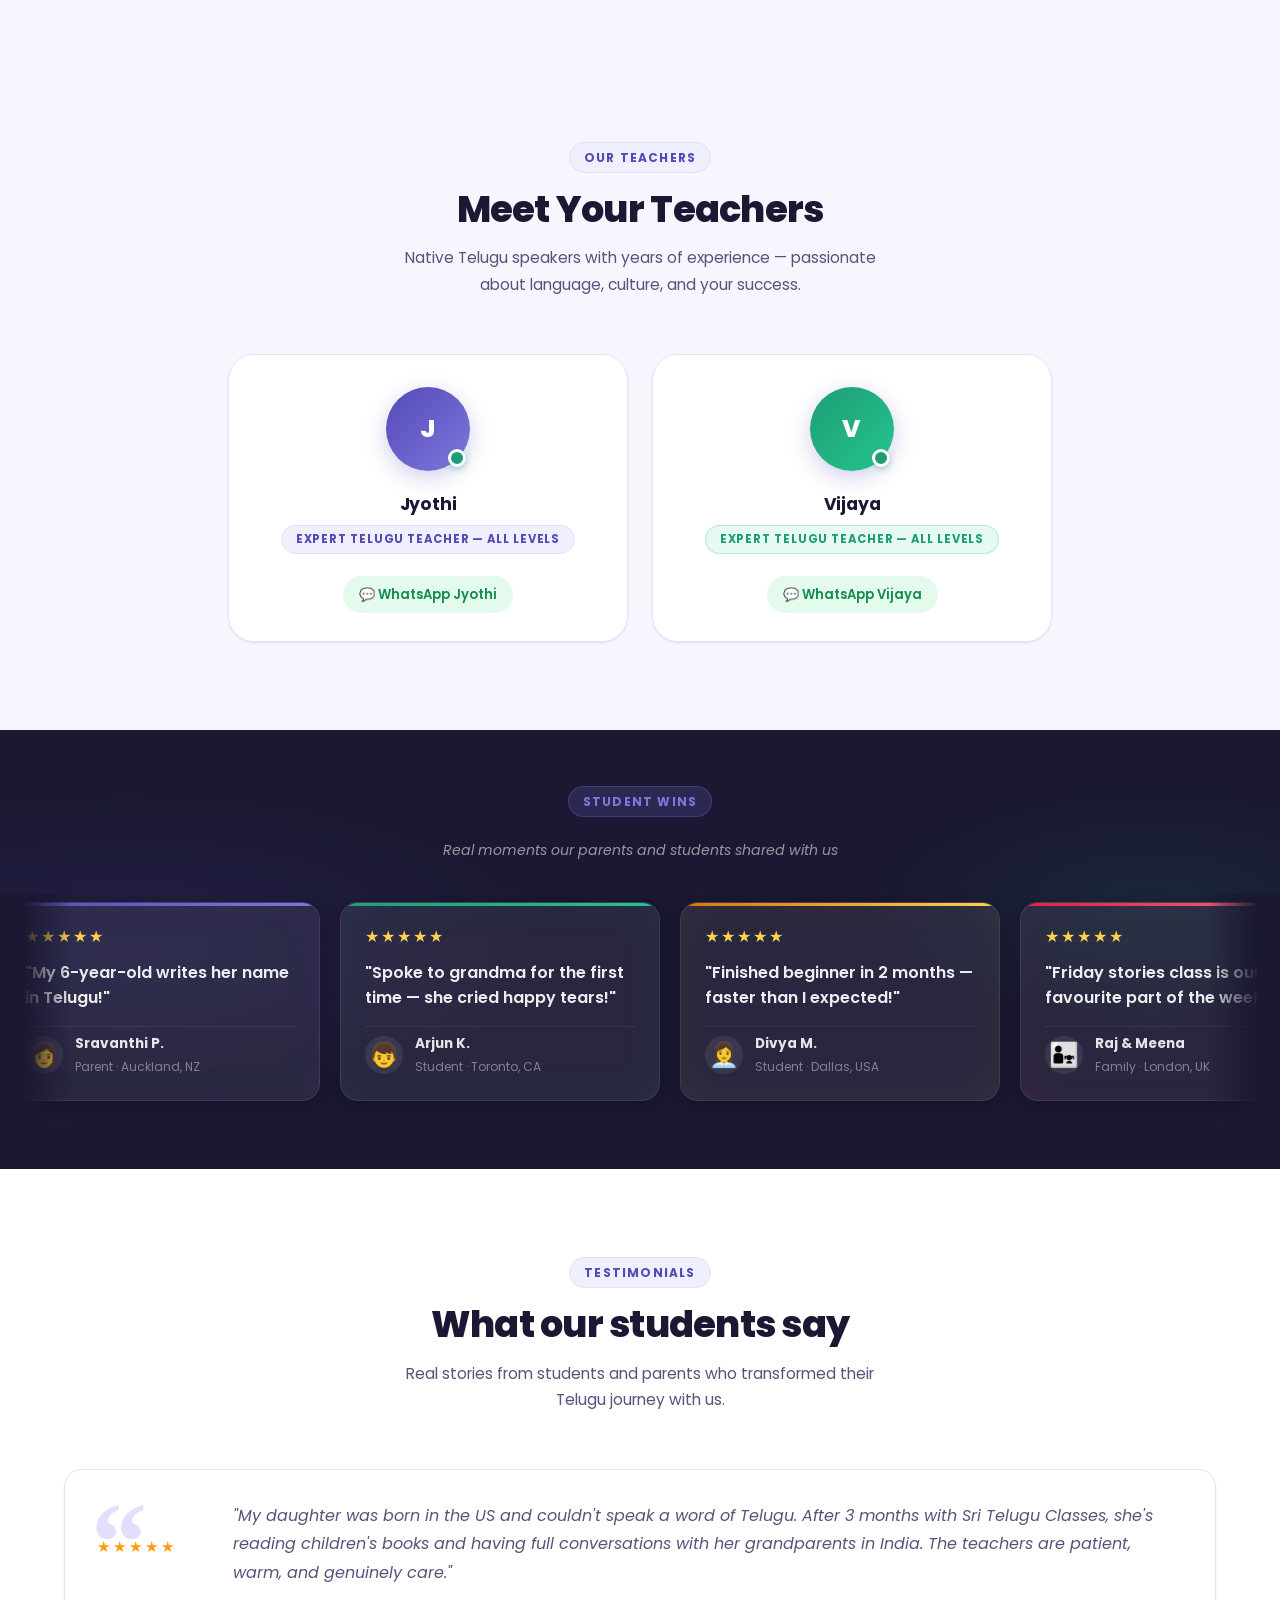
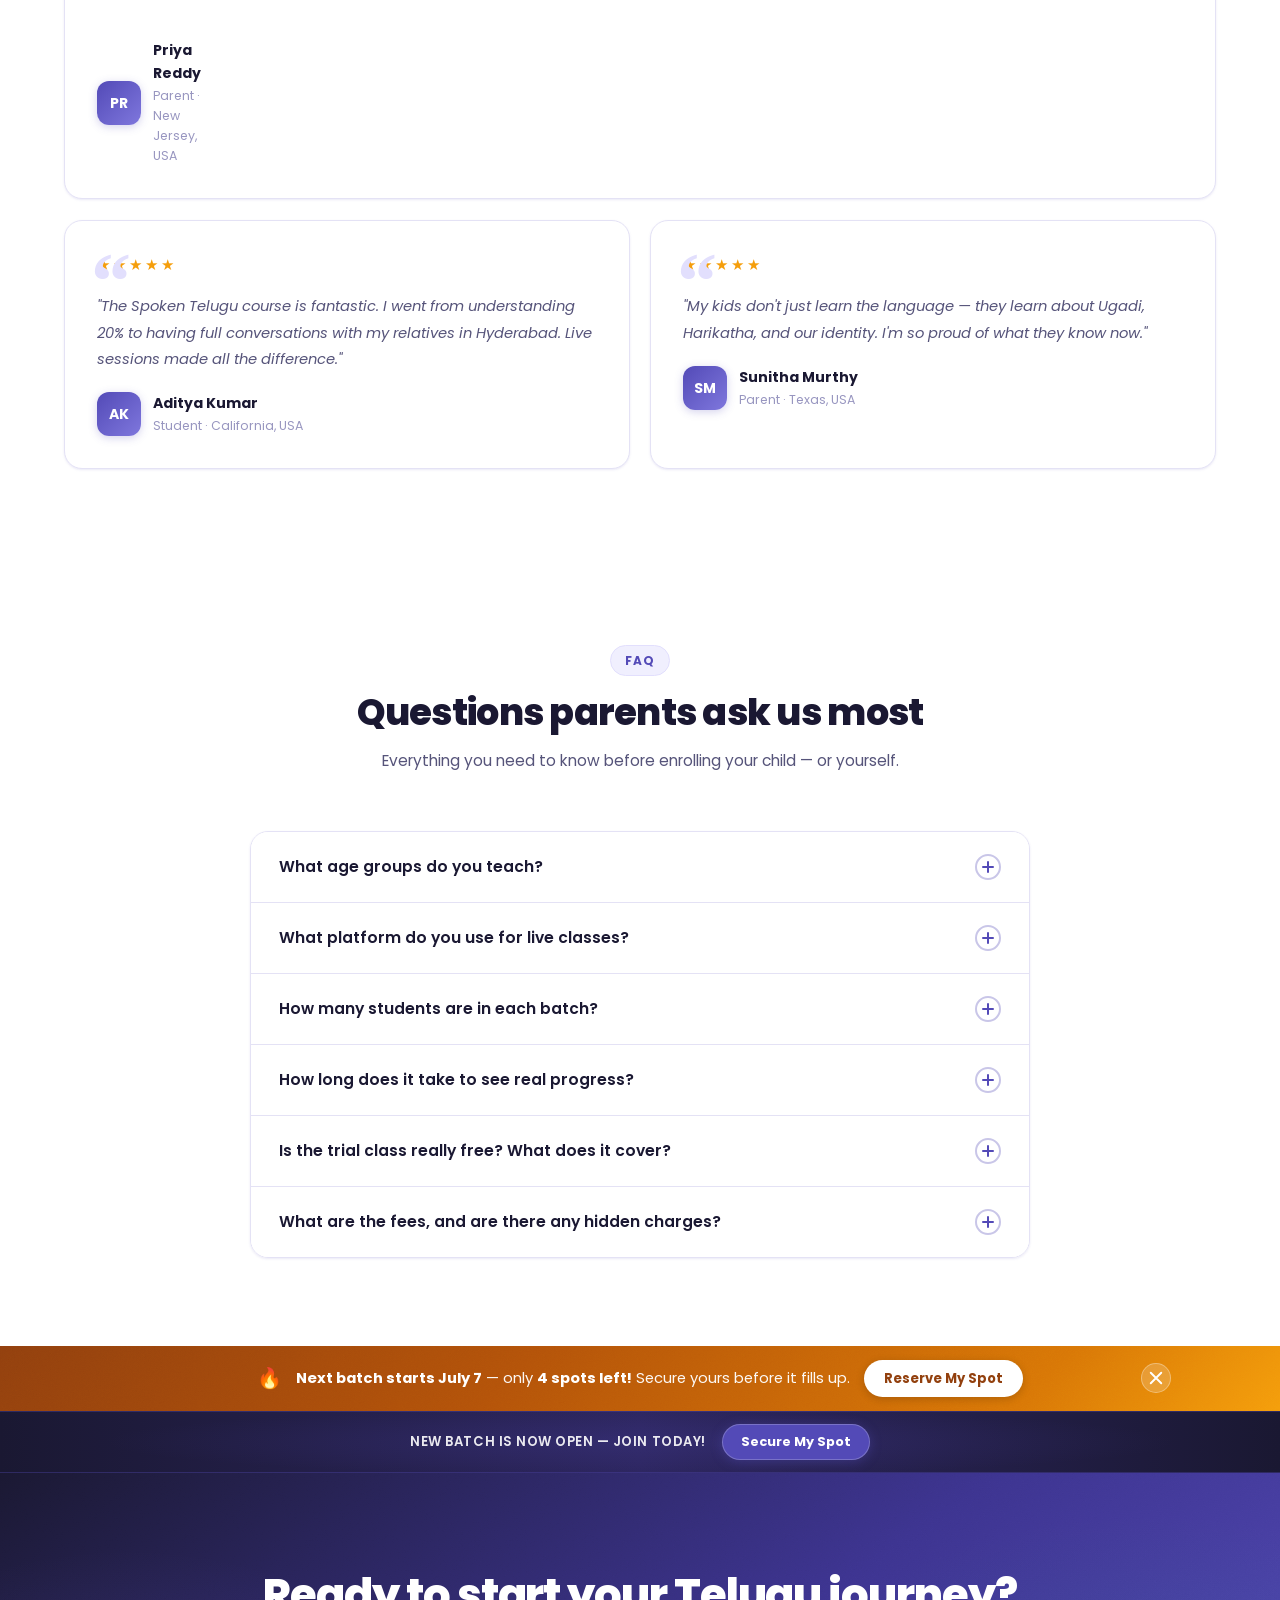
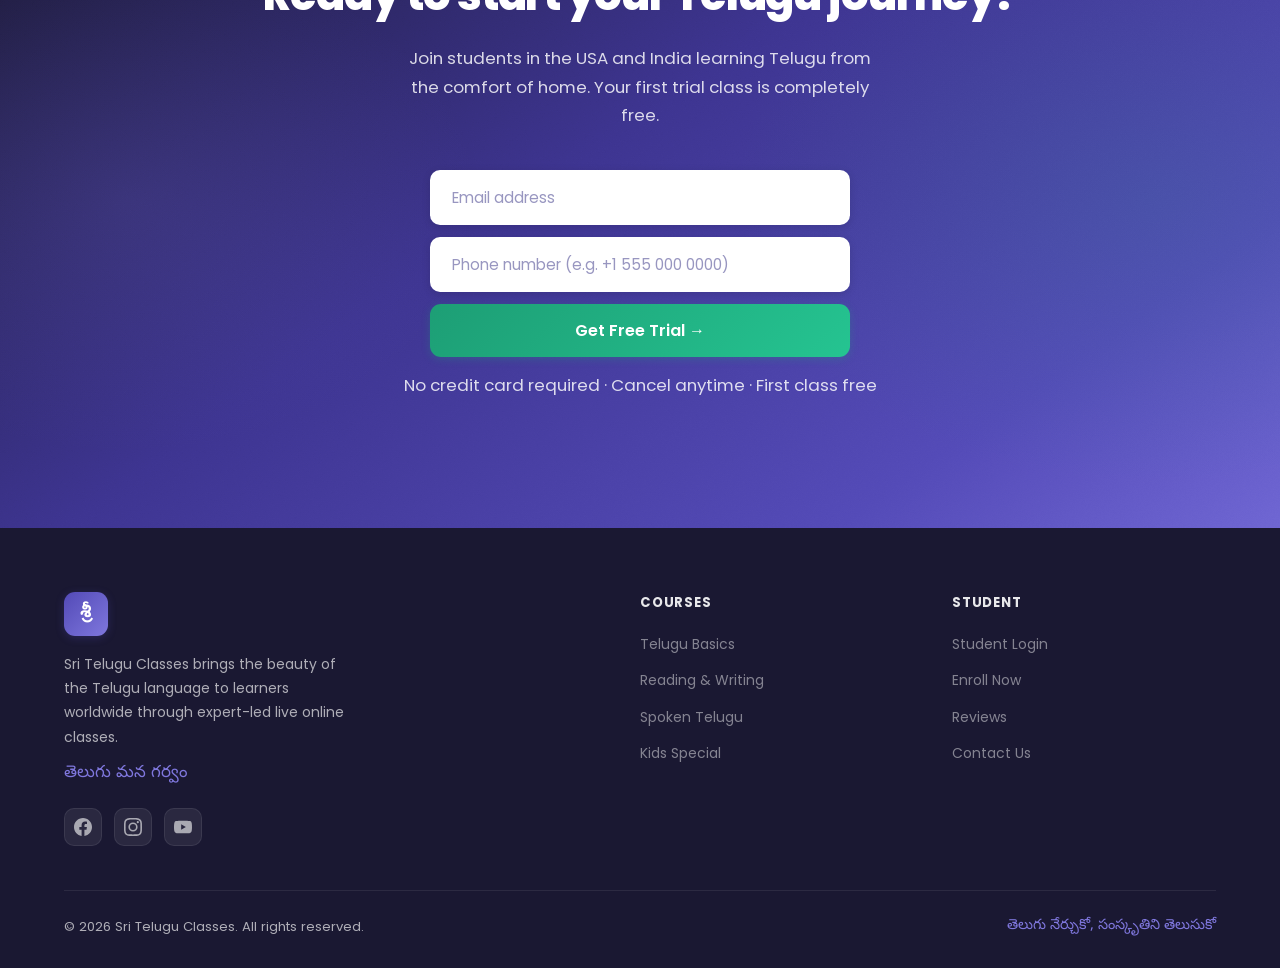
==== commit 19abc007: "Content: mention one-on-one class option in How It Works step Co-Authored-By: Claude Sonnet 4.6 <nor" ====
--- a/index.html
+++ b/index.html
@@ -250,8 +250,8 @@
       <div class="hiw-step reveal" data-reveal-delay="2">
         <div class="hiw-step-number" aria-hidden="true">02</div>
         <div class="hiw-step-icon">📅</div>
-        <h3 class="hiw-step-title">Join Your Live Batch</h3>
-        <p class="hiw-step-desc">We place you in a <strong>small group of 2–4 students</strong> at your level. Live sessions run weekly on Google Meet or Zoom.</p>
+        <h3 class="hiw-step-title">Join Your Live Batch or One-on-One</h3>
+        <p class="hiw-step-desc">We place you in a <strong>small group of 2–4 students</strong> at your level, or choose a <strong>one-on-one class</strong> for personalized attention. Live sessions run weekly on Google Meet or Zoom.</p>
       </div>
 
       <div class="hiw-step reveal" data-reveal-delay="3">
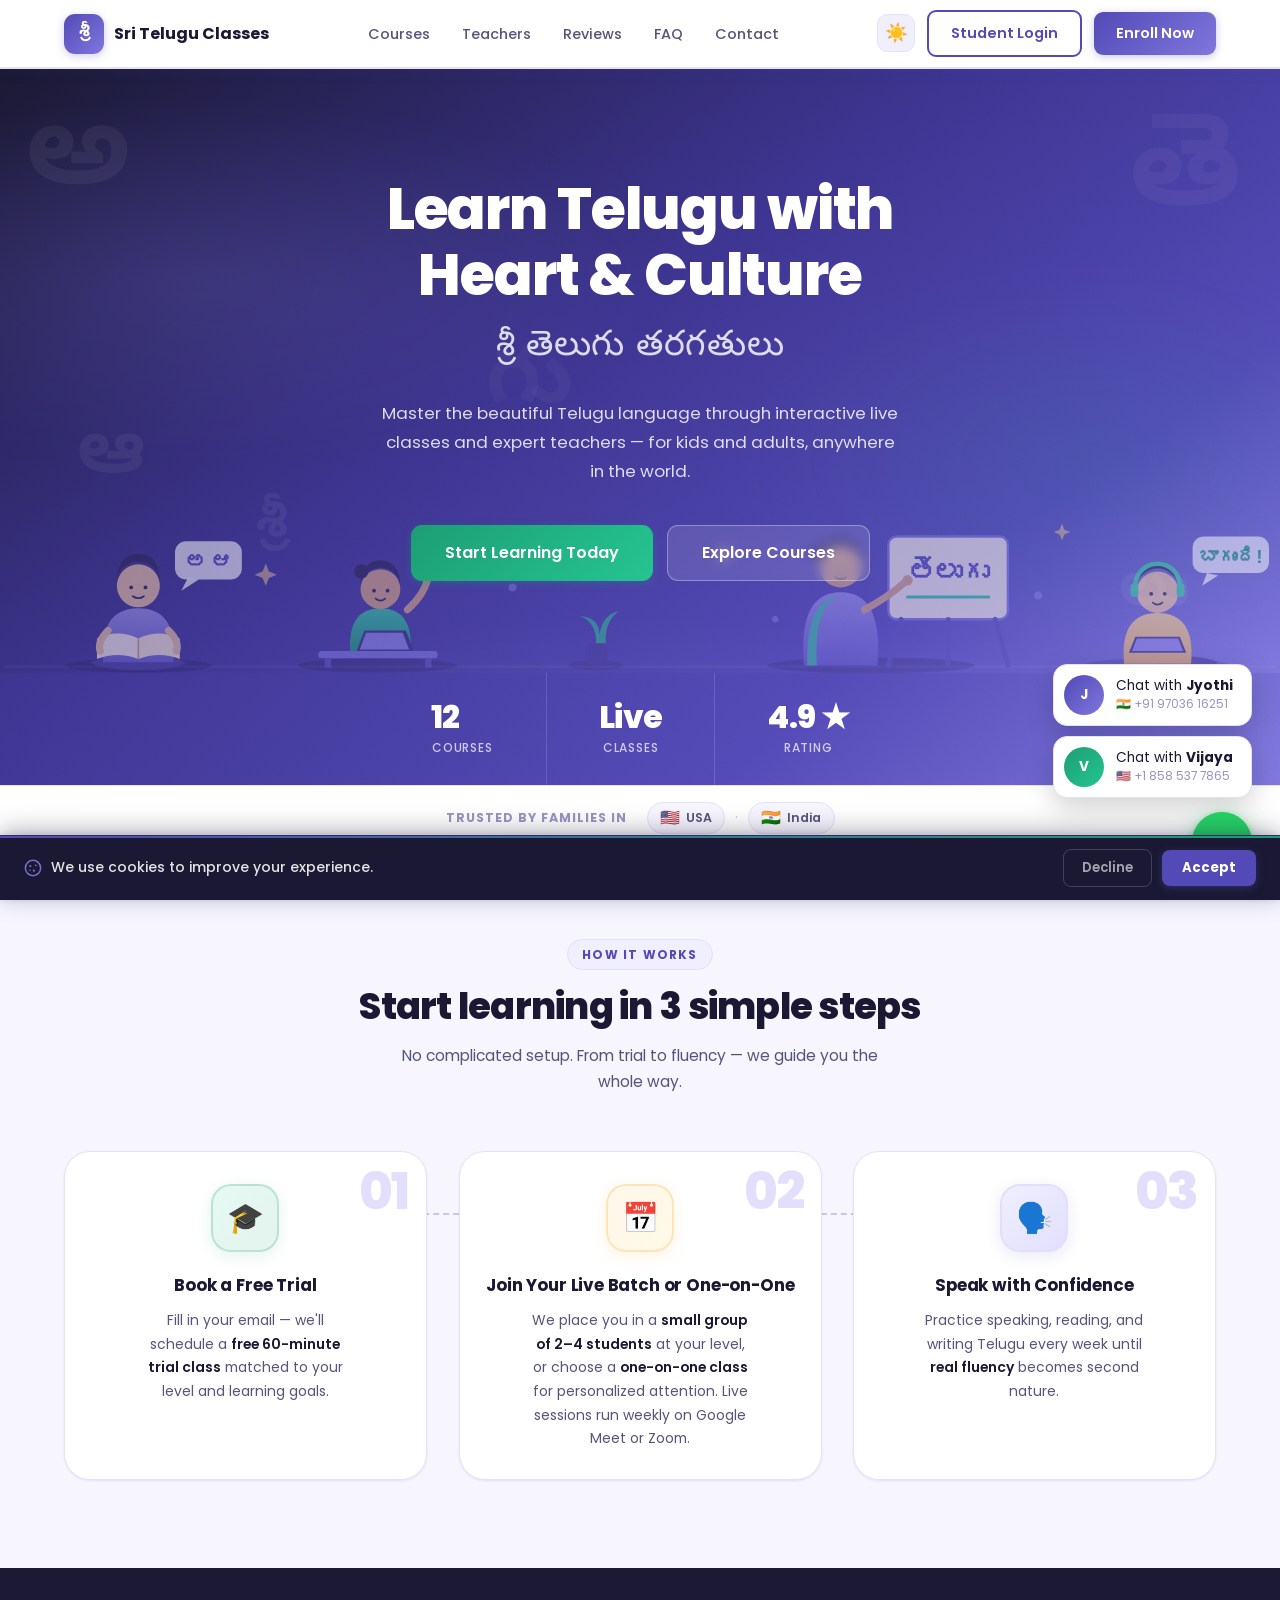
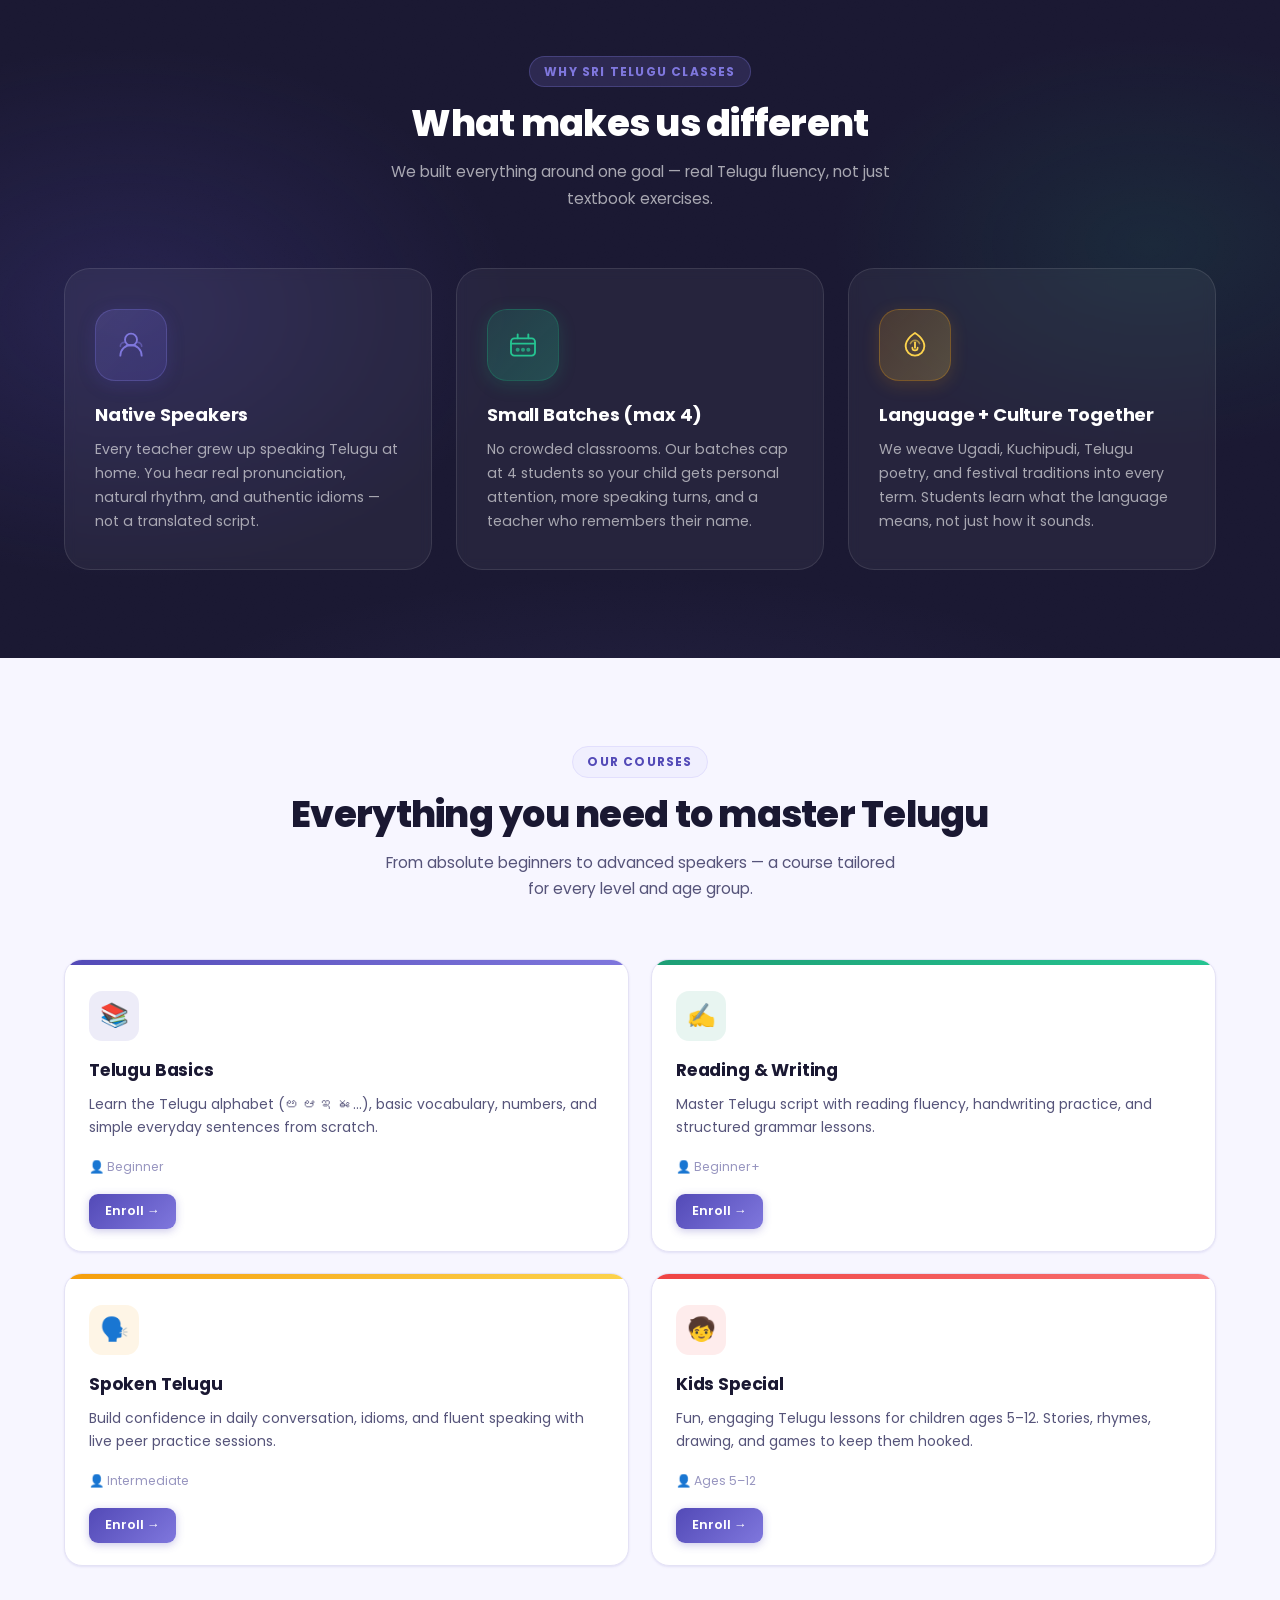
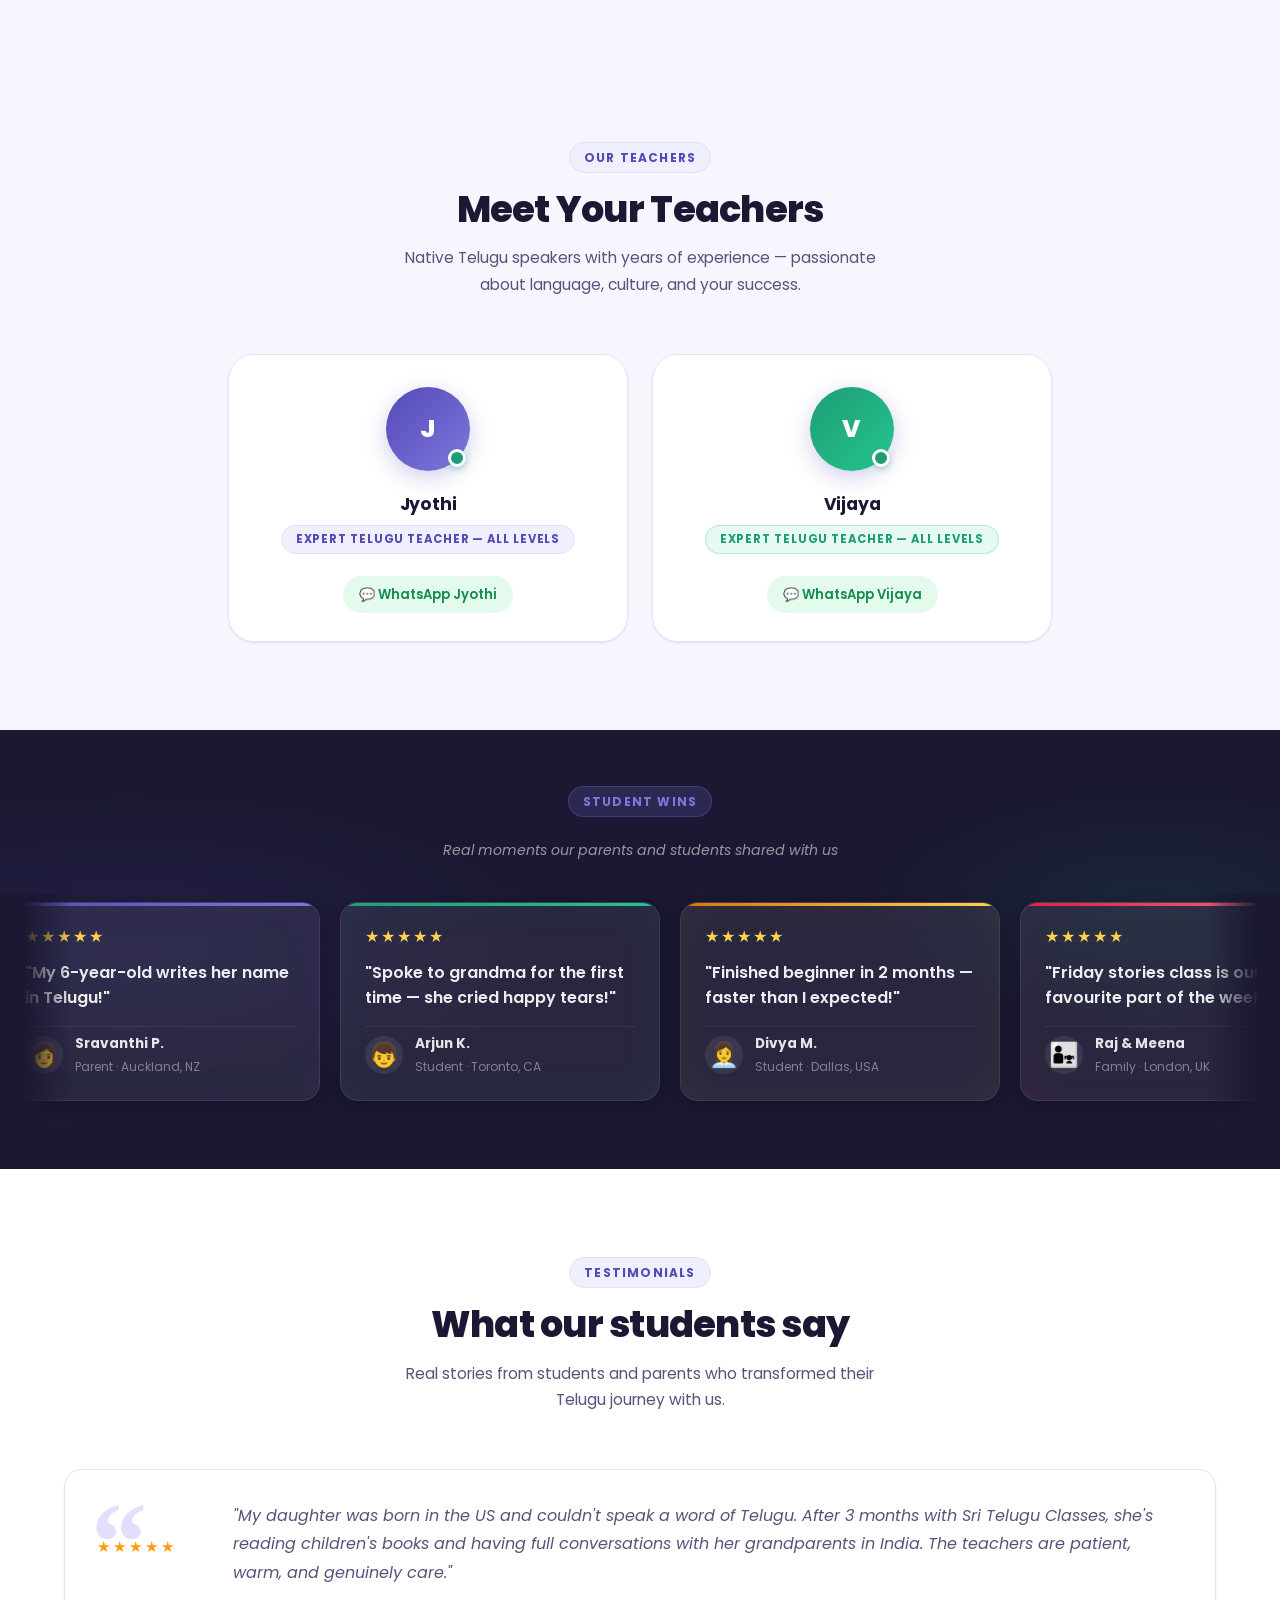
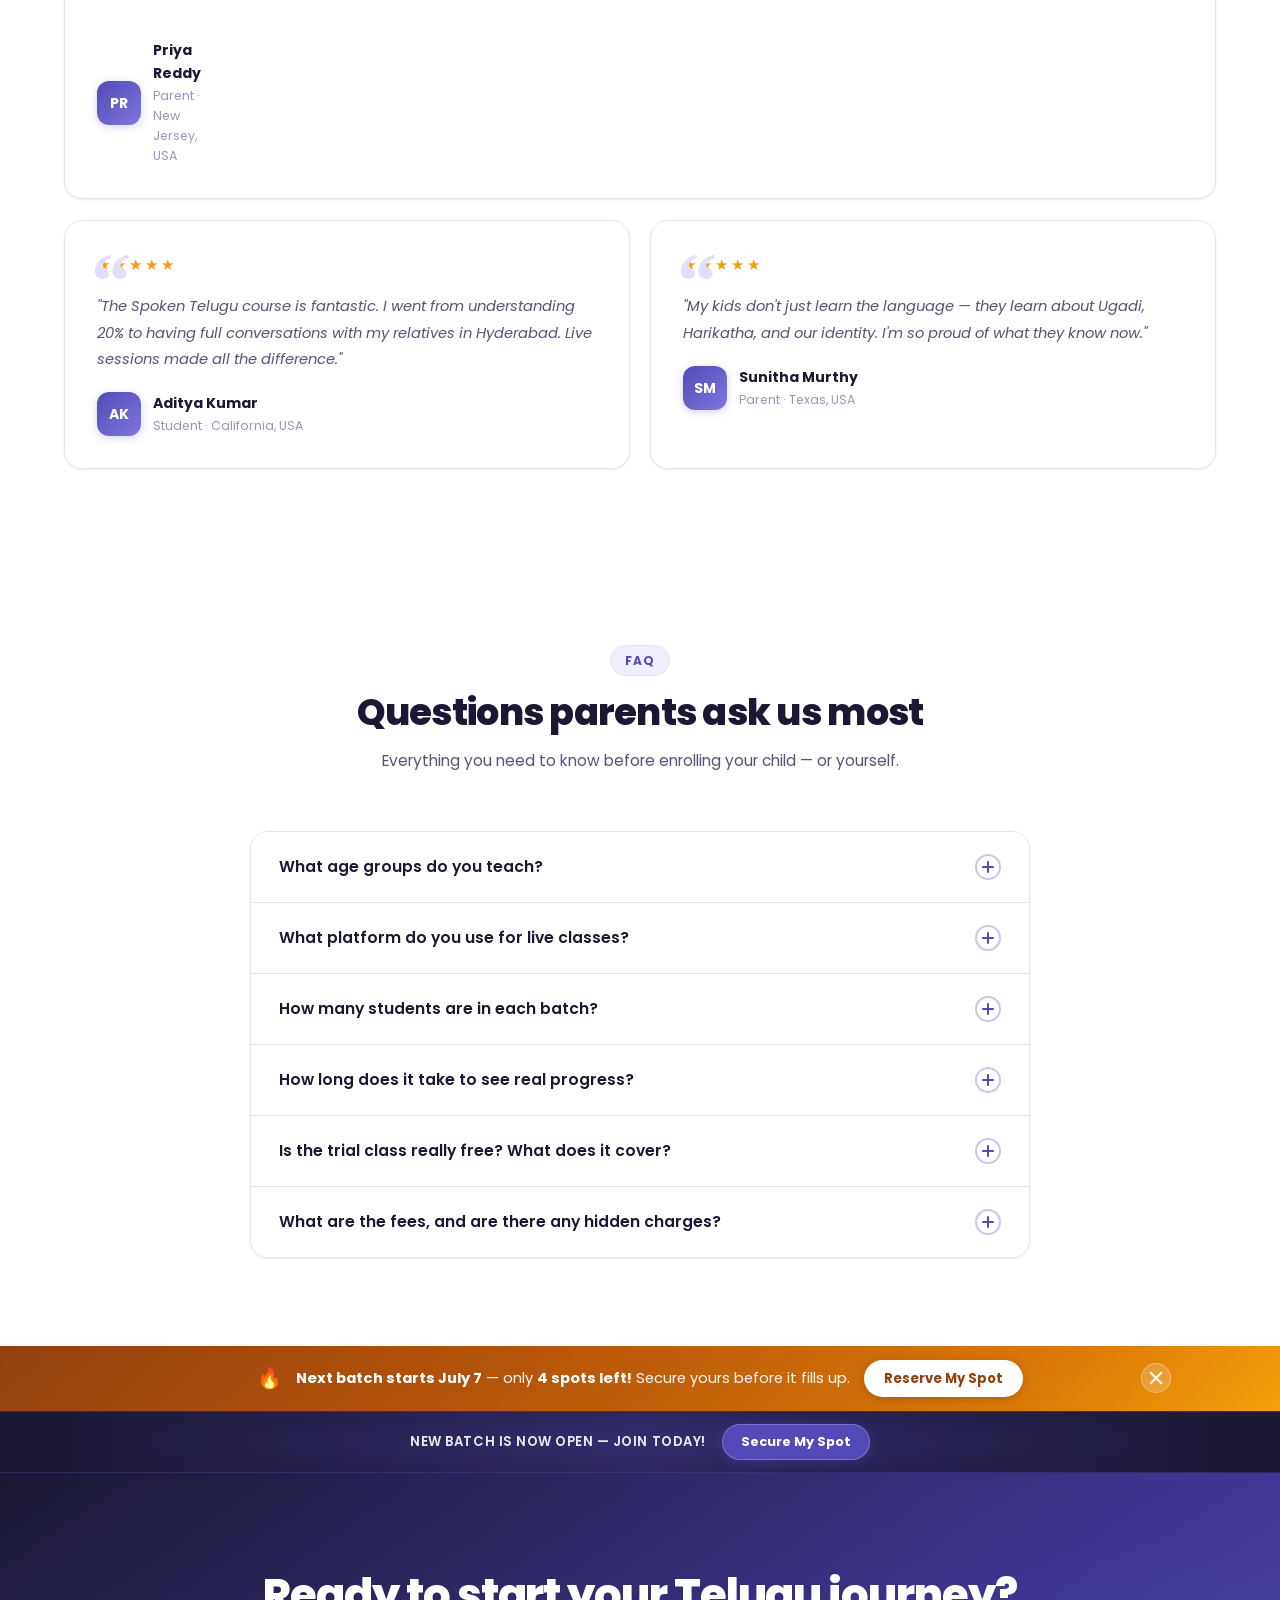
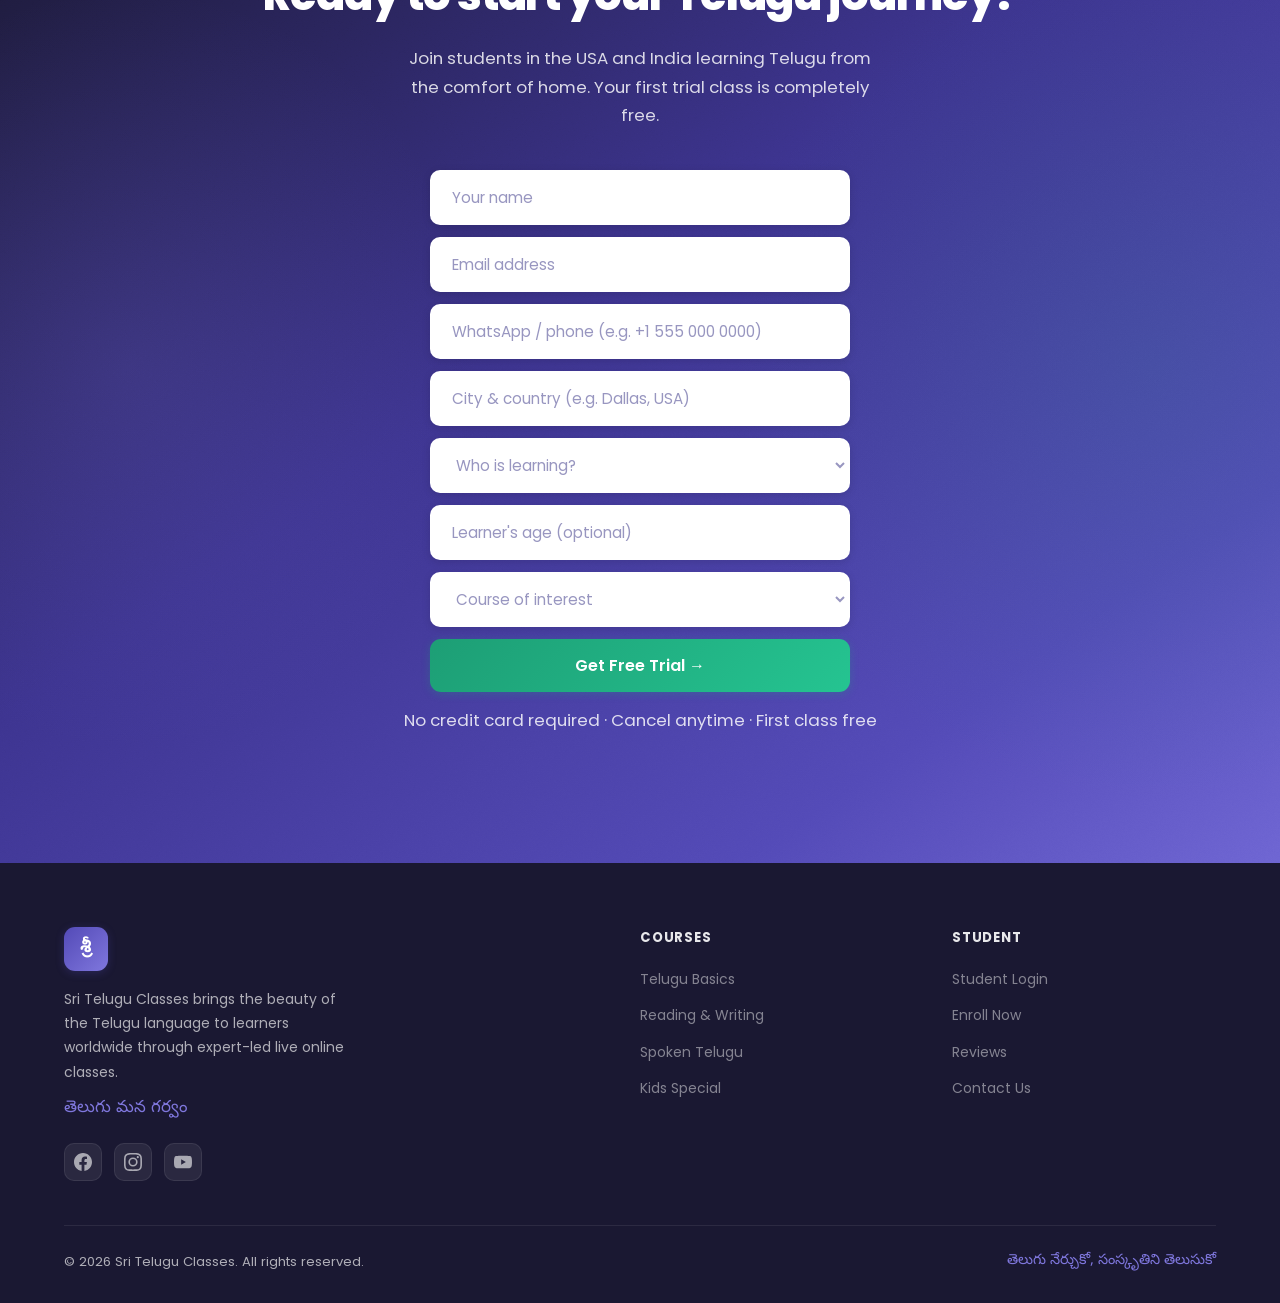
==== commit ea99e642: "Add lead-gen toolkit: enrich trial form + marketing playbooks Enrich the Get Free Trial form to capt" ====
--- a/index.html
+++ b/index.html
@@ -676,10 +676,28 @@
     <form class="enrollment-form" id="enrollForm" novalidate aria-label="Enrollment form">
       <!-- Honeypot — invisible to humans; bots that fill it are silently dropped -->
       <input type="text" id="enrollCompany" name="company" tabindex="-1" autocomplete="off" aria-hidden="true" style="position:absolute;left:-9999px;width:1px;height:1px;opacity:0;">
+      <input type="text" id="enrollName" name="name" placeholder="Your name" required autocomplete="name" aria-label="Your name" aria-describedby="nameError">
+      <span class="field-error-msg" id="nameError" role="alert">Please enter your name.</span>
       <input type="email" id="enrollEmail" name="email" placeholder="Email address" required autocomplete="email" aria-label="Email address" aria-describedby="emailError">
       <span class="field-error-msg" id="emailError" role="alert">Please enter a valid email address.</span>
-      <input type="tel" id="enrollPhone" name="phone" placeholder="Phone number (e.g. +1 555 000 0000)" autocomplete="tel" aria-label="Phone number" aria-describedby="phoneError">
+      <input type="tel" id="enrollPhone" name="phone" placeholder="WhatsApp / phone (e.g. +1 555 000 0000)" autocomplete="tel" aria-label="WhatsApp or phone number" aria-describedby="phoneError">
       <span class="field-error-msg" id="phoneError" role="alert">Please enter a valid phone number (digits, spaces, +, - only).</span>
+      <input type="text" id="enrollLocation" name="location" placeholder="City &amp; country (e.g. Dallas, USA)" autocomplete="address-level2" aria-label="City and country">
+      <select id="enrollLearner" name="learner" required aria-label="Who is learning?">
+        <option value="" disabled selected>Who is learning?</option>
+        <option value="My child">My child</option>
+        <option value="Myself (adult)">Myself (adult)</option>
+        <option value="My child and me">My child and me</option>
+      </select>
+      <input type="text" id="enrollAge" name="age" placeholder="Learner's age (optional)" inputmode="numeric" aria-label="Learner's age (optional)">
+      <select id="enrollCourse" name="course" required aria-label="Course of interest">
+        <option value="" disabled selected>Course of interest</option>
+        <option value="Telugu Basics">Telugu Basics — alphabet &amp; vocabulary</option>
+        <option value="Reading &amp; Writing">Reading &amp; Writing</option>
+        <option value="Spoken Telugu">Spoken Telugu — conversation</option>
+        <option value="Kids Special (5–12)">Kids Special (ages 5–12)</option>
+        <option value="Not sure yet">Not sure — help me choose</option>
+      </select>
       <button type="submit" class="btn btn-accent btn-lg">Get Free Trial →</button>
     </form>
     <p class="enrollment-note">No credit card required · Cancel anytime · First class free</p>
--- a/styles.css
+++ b/styles.css
@@ -1005,18 +1005,23 @@
   display: flex; flex-direction: column; gap: 12px;
   max-width: 420px; margin: 0 auto 14px;
 }
-.enrollment-form input {
+.enrollment-form input,
+.enrollment-form select {
   padding: 14px 20px; border-radius: 10px;
   border: 2px solid transparent; outline: none;
   font-size: .95rem; font-family: 'Poppins', sans-serif;
   color: var(--text);
+  background-color: #fff;
   box-shadow: 0 2px 8px rgba(0,0,0,.12);
   transition: box-shadow .2s, border-color .2s;
-}
-.enrollment-form input:focus {
+  width: 100%; box-sizing: border-box;
+}
+.enrollment-form input:focus,
+.enrollment-form select:focus {
   box-shadow: 0 0 0 3px rgba(127,119,221,.45), 0 2px 8px rgba(0,0,0,.1);
 }
 .enrollment-form input::placeholder { color: var(--text-muted); }
+.enrollment-form select:invalid { color: var(--text-muted); }
 .enrollment-form .btn { width: 100%; justify-content: center; }
 .enrollment-note { font-size: .78rem; opacity: .65; }
 #enrollSuccess {
@@ -1025,11 +1030,13 @@
 }
 
 /* Inline validation states */
-.enrollment-form input.field-error {
+.enrollment-form input.field-error,
+.enrollment-form select.field-error {
   border-color: #EF4444;
   box-shadow: 0 0 0 3px rgba(239,68,68,.18), 0 2px 8px rgba(0,0,0,.10);
 }
-.enrollment-form input.field-ok {
+.enrollment-form input.field-ok,
+.enrollment-form select.field-ok {
   border-color: #22C55E;
   box-shadow: 0 0 0 3px rgba(34,197,94,.15), 0 2px 8px rgba(0,0,0,.10);
 }
@@ -3772,12 +3779,21 @@
   color: #fff;
   border-color: rgba(255,255,255,.20);
 }
-[data-theme="dark"] .enrollment-form input:focus {
-  background: rgba(255,255,255,.14);
+[data-theme="dark"] .enrollment-form select {
+  background-color: #2A2745;
+  color: #fff;
+  border-color: rgba(255,255,255,.20);
+}
+[data-theme="dark"] .enrollment-form input:focus,
+[data-theme="dark"] .enrollment-form select:focus {
+  background-color: #322E52;
   border-color: rgba(255,255,255,.45);
   box-shadow: 0 0 0 3px rgba(255,255,255,.10);
 }
 [data-theme="dark"] .enrollment-form input::placeholder {
+  color: rgba(255,255,255,.45);
+}
+[data-theme="dark"] .enrollment-form select:invalid {
   color: rgba(255,255,255,.45);
 }
 [data-theme="dark"] .enrollment-note {
